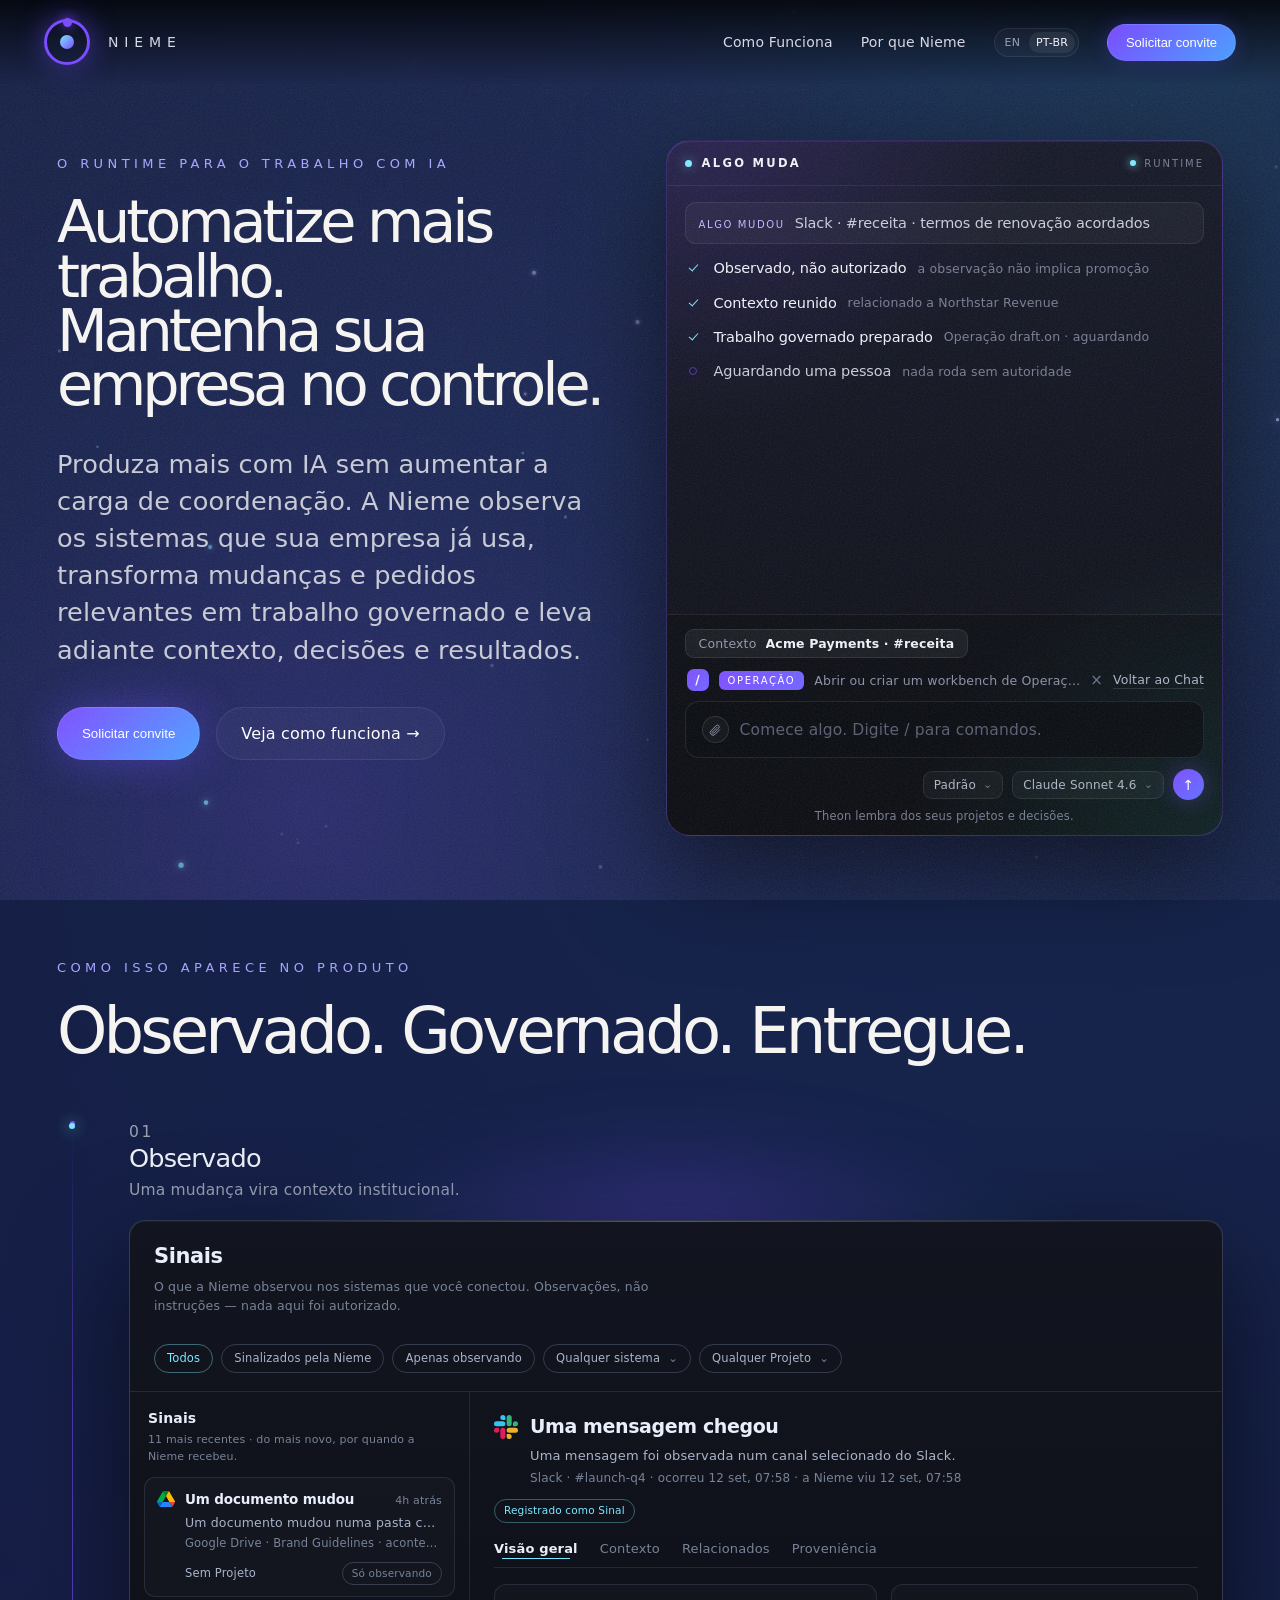
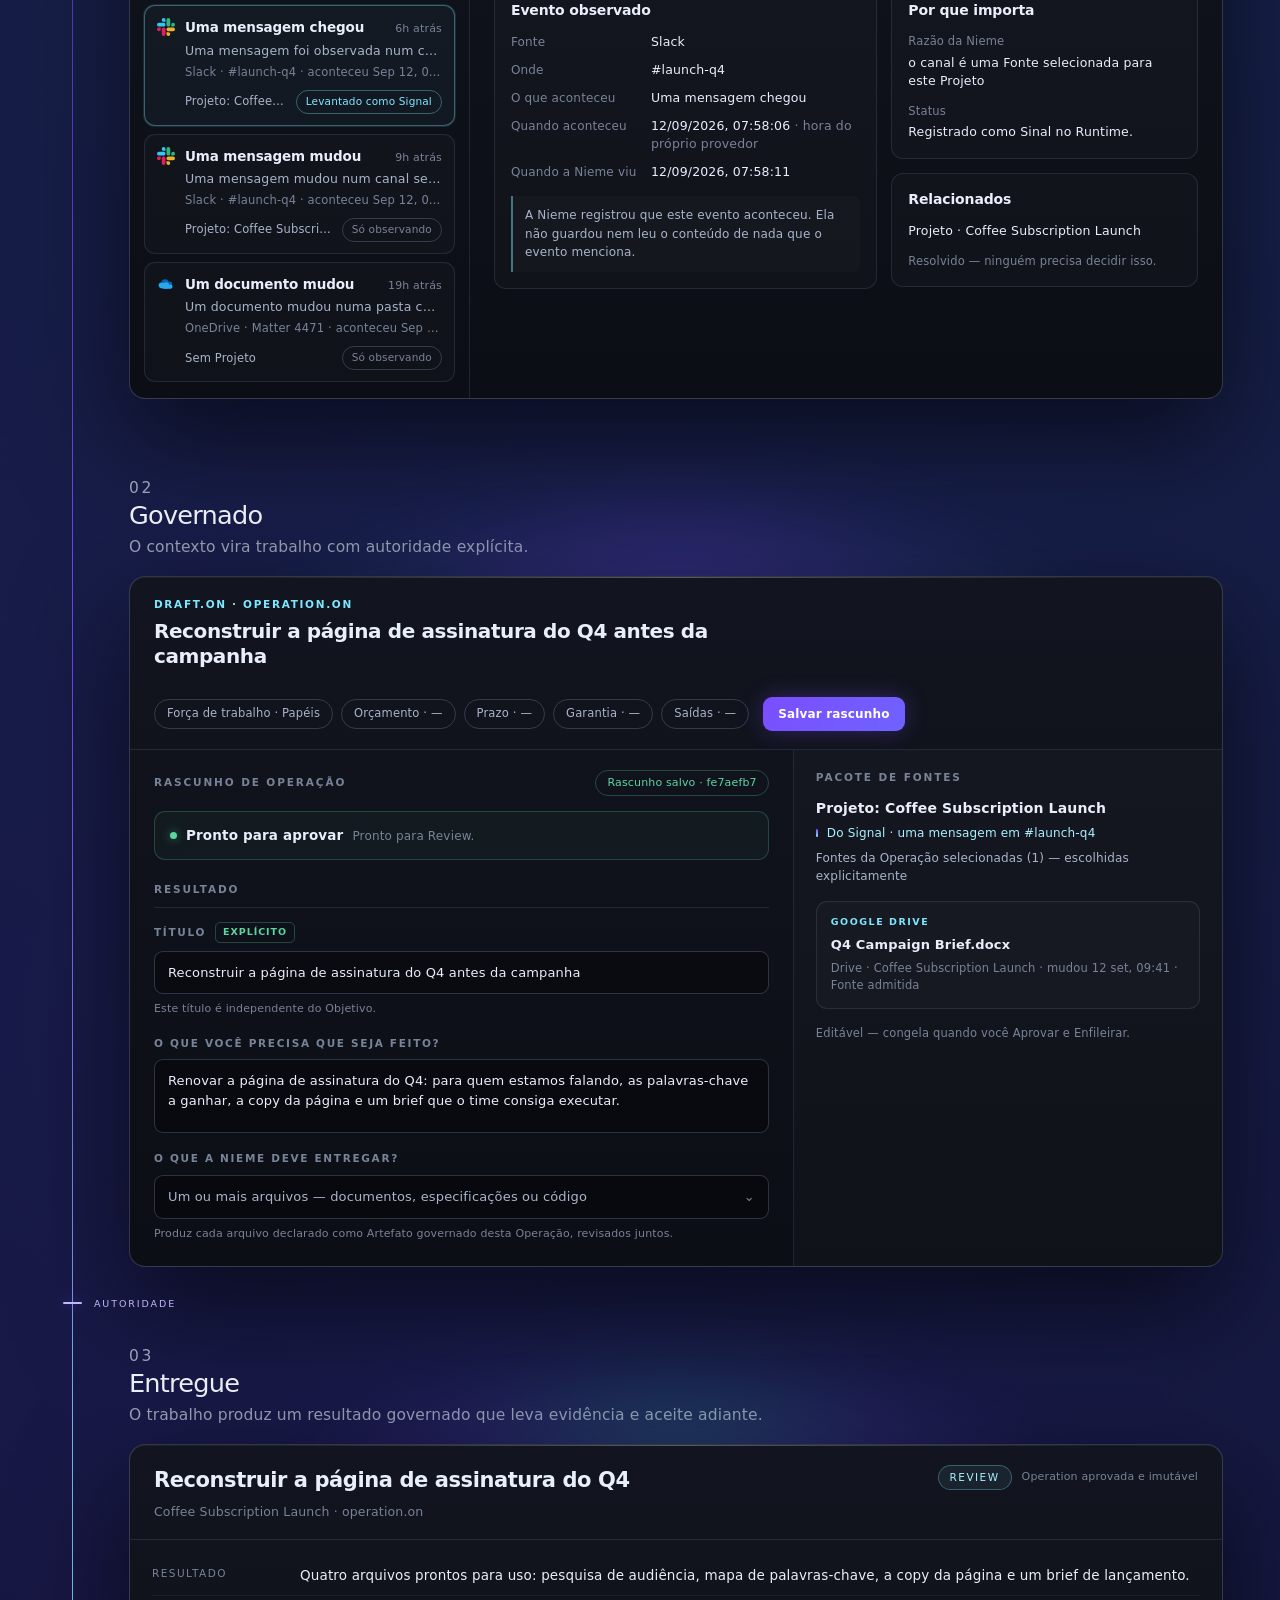
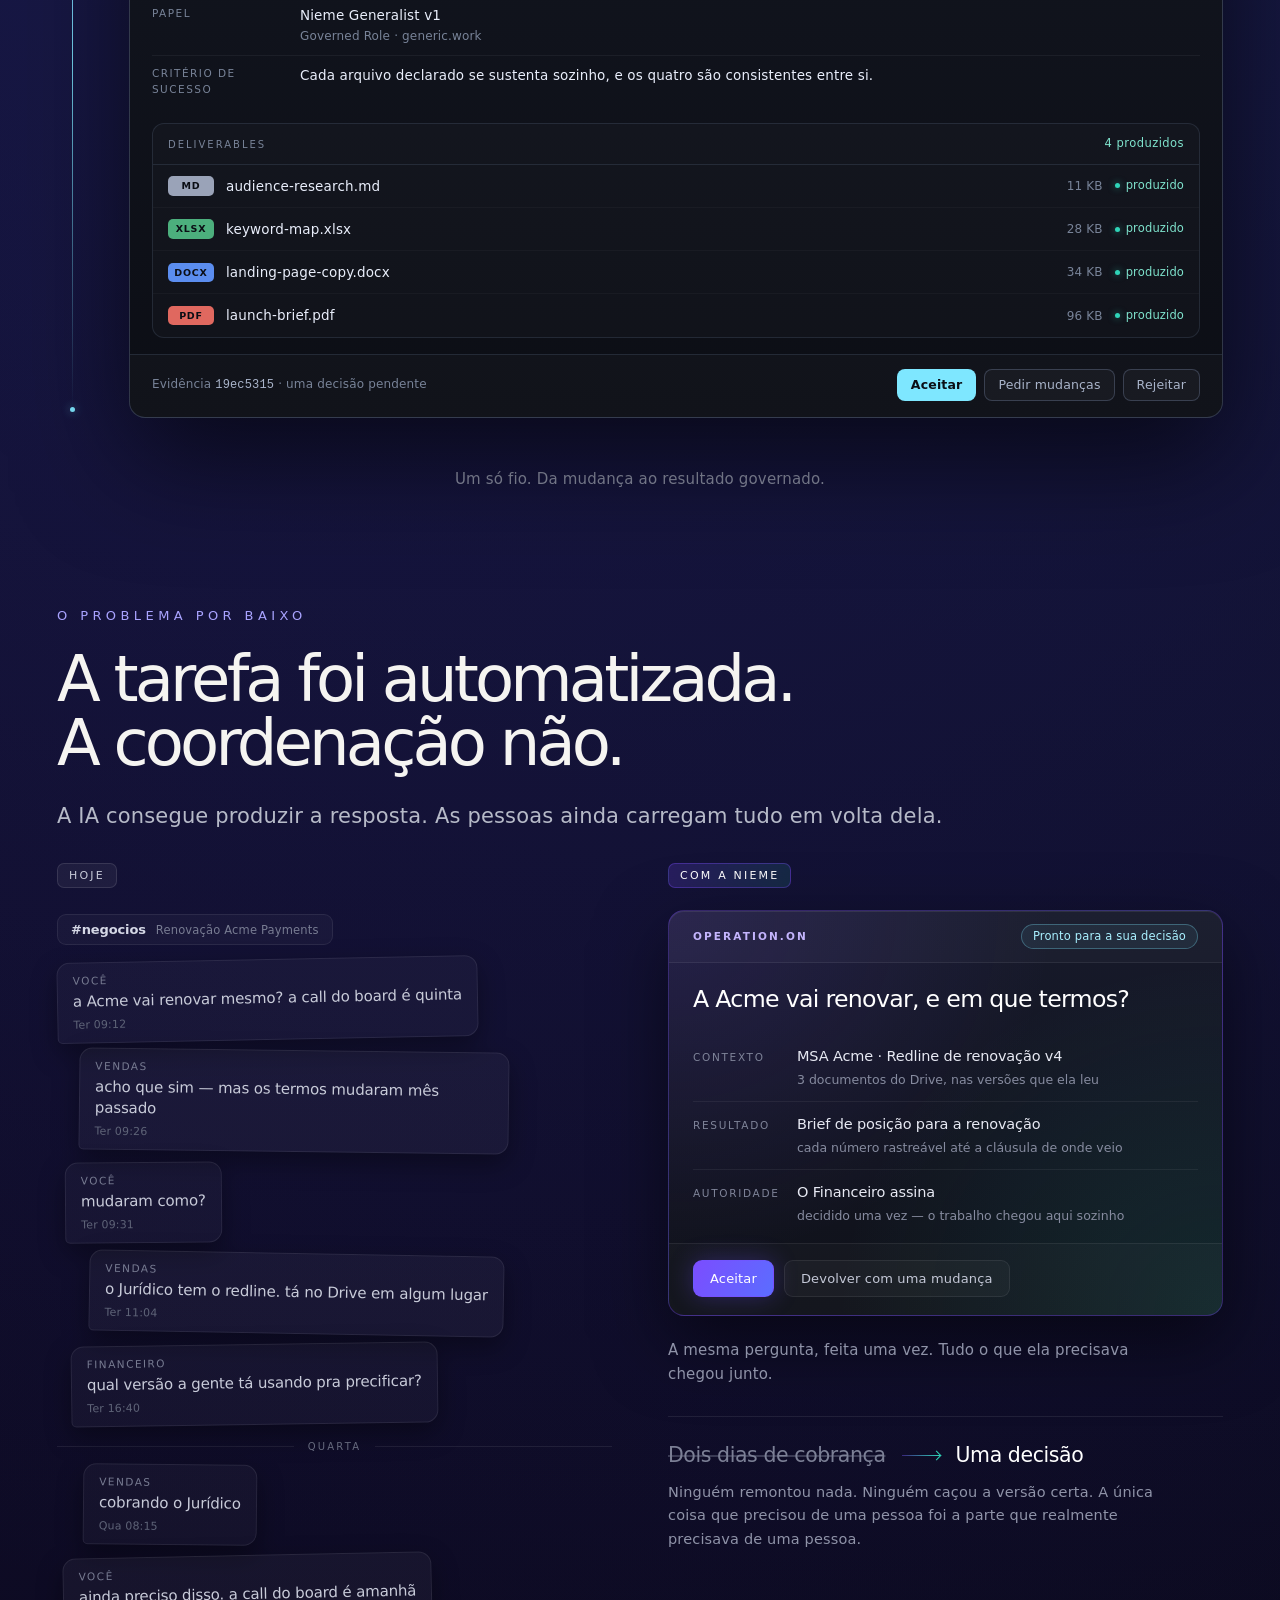
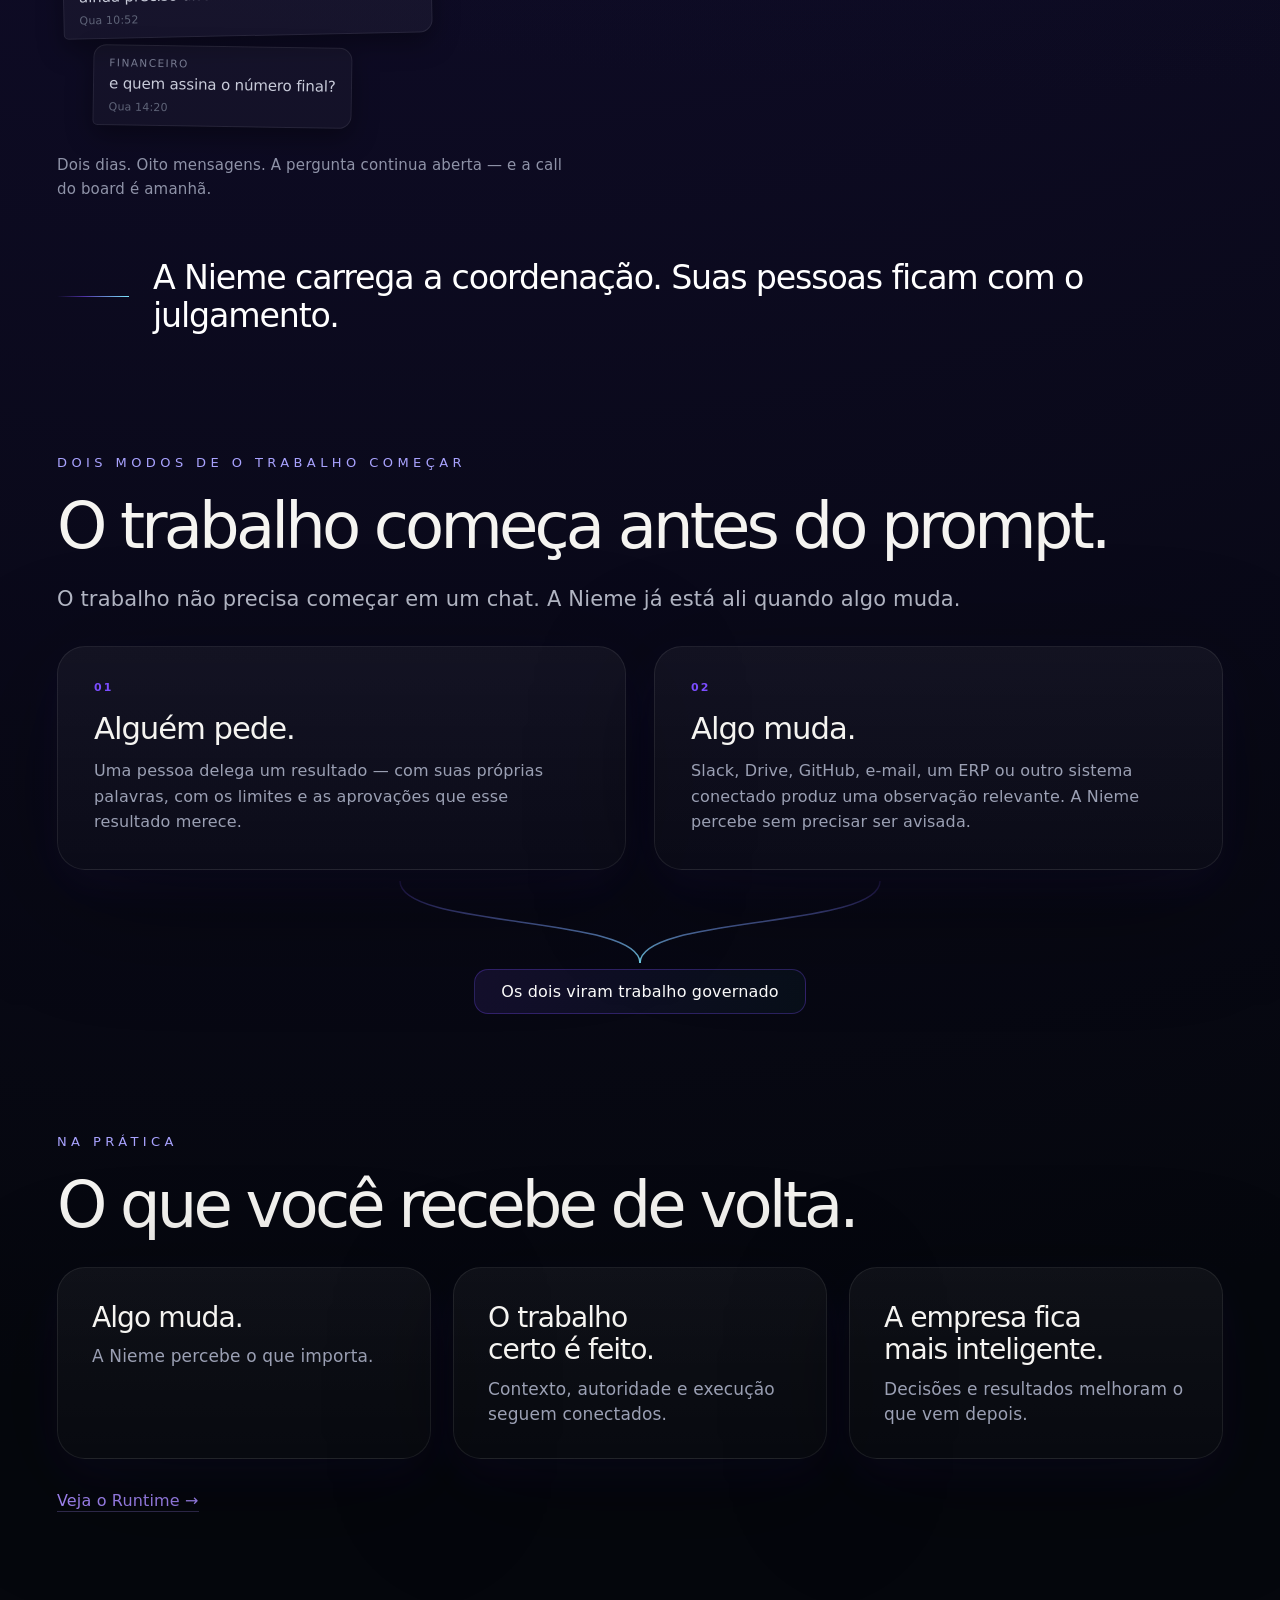
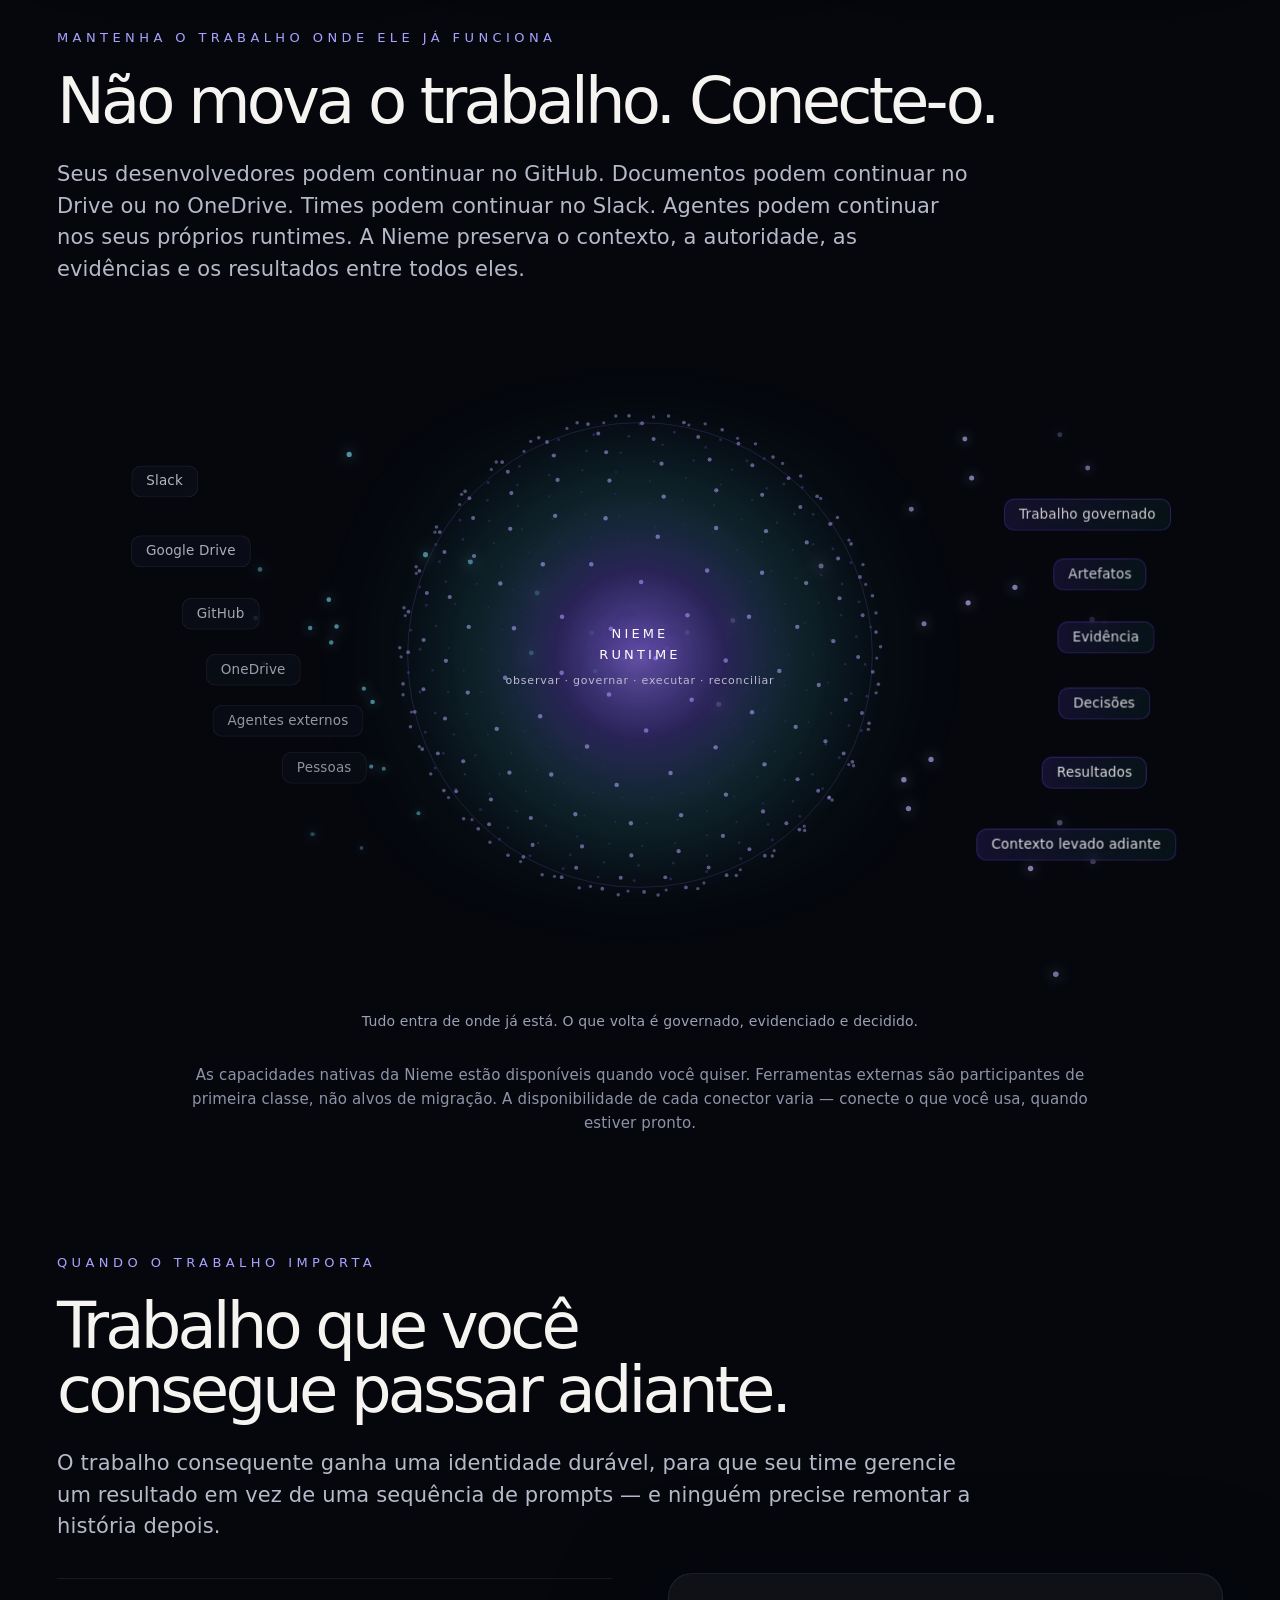
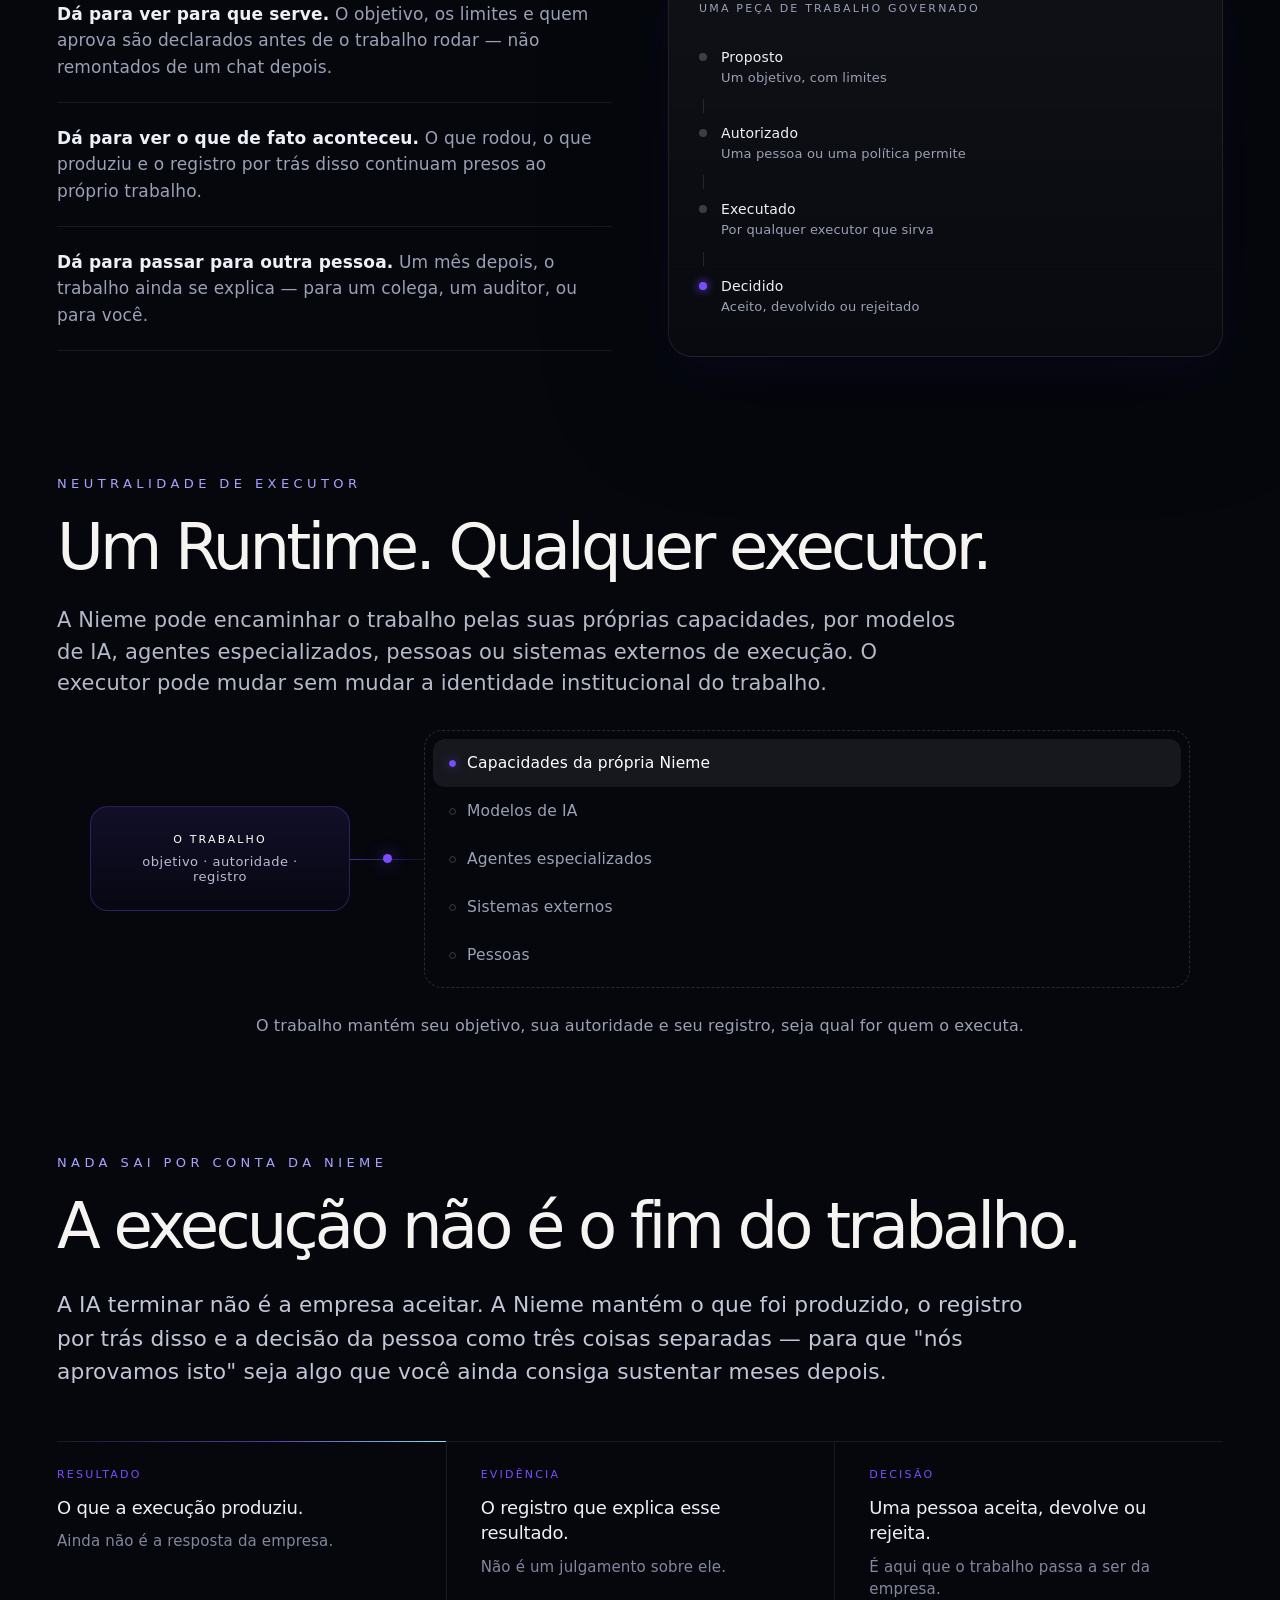
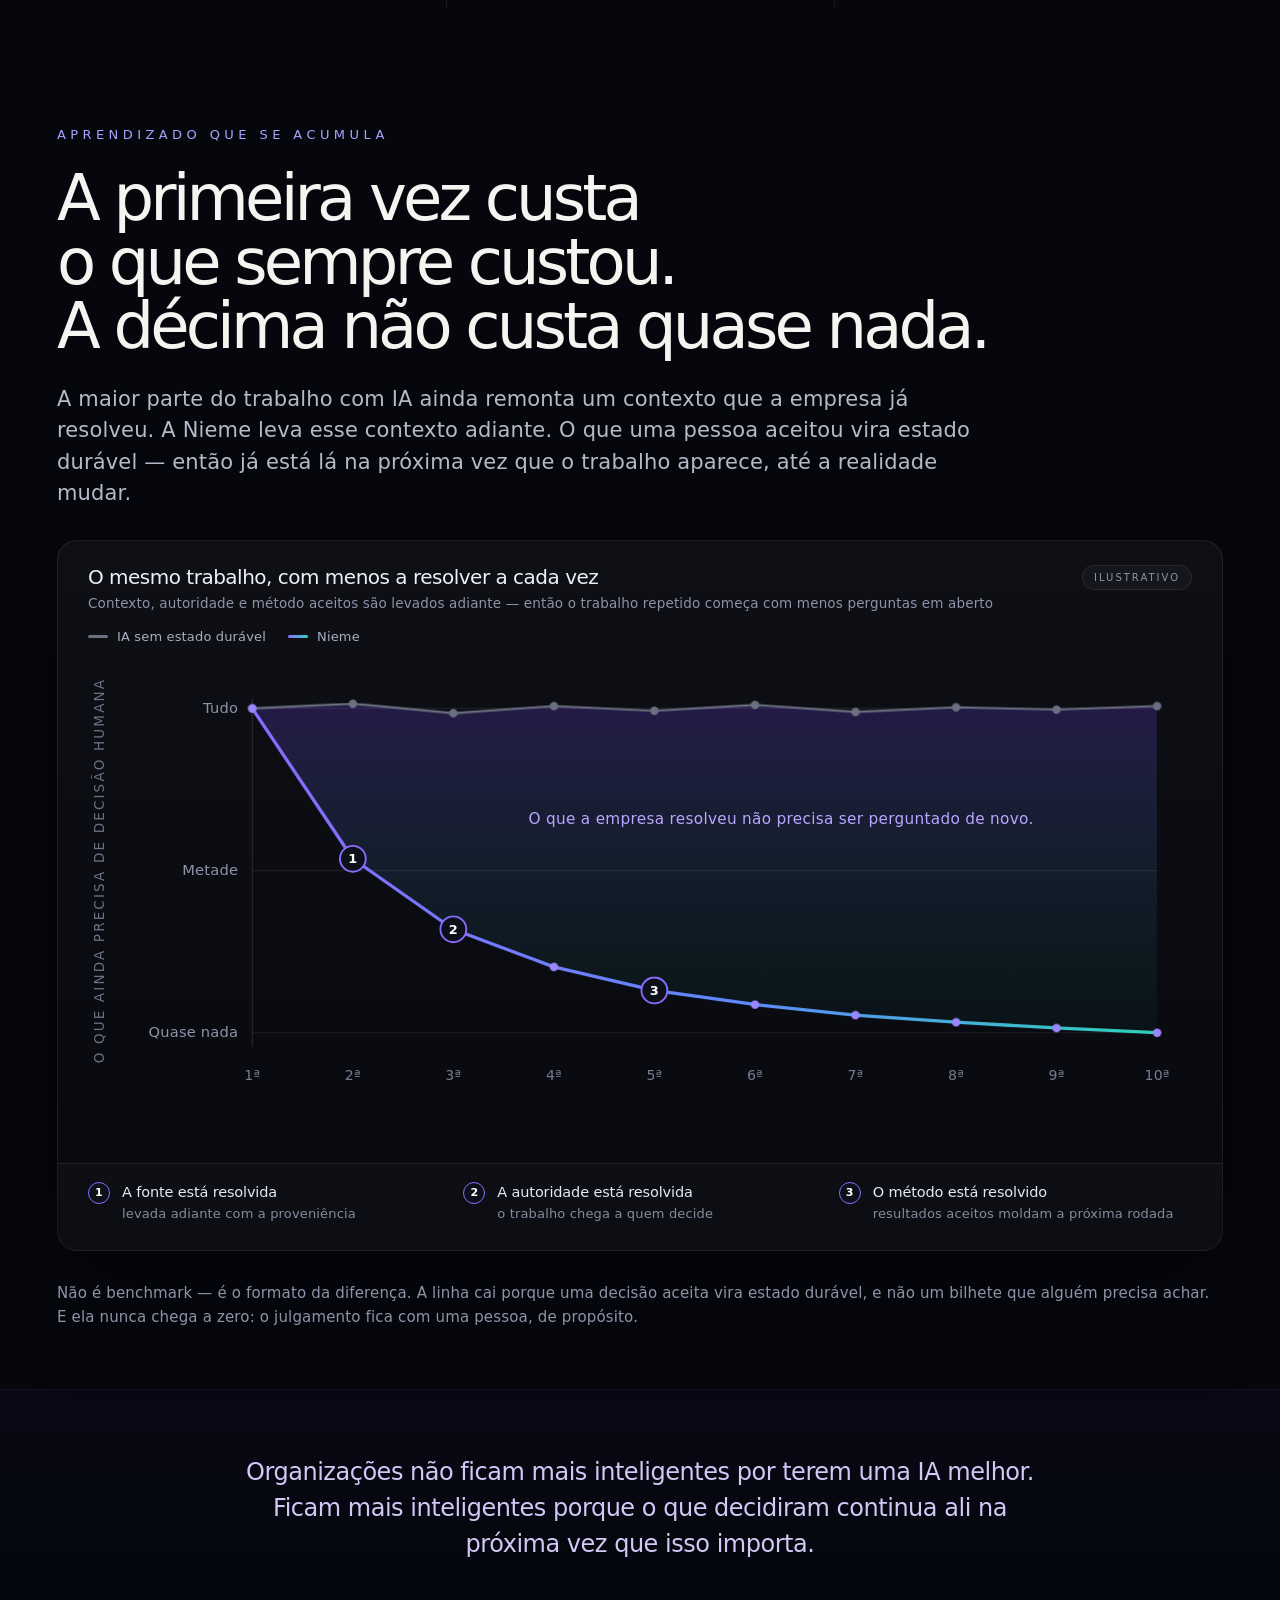
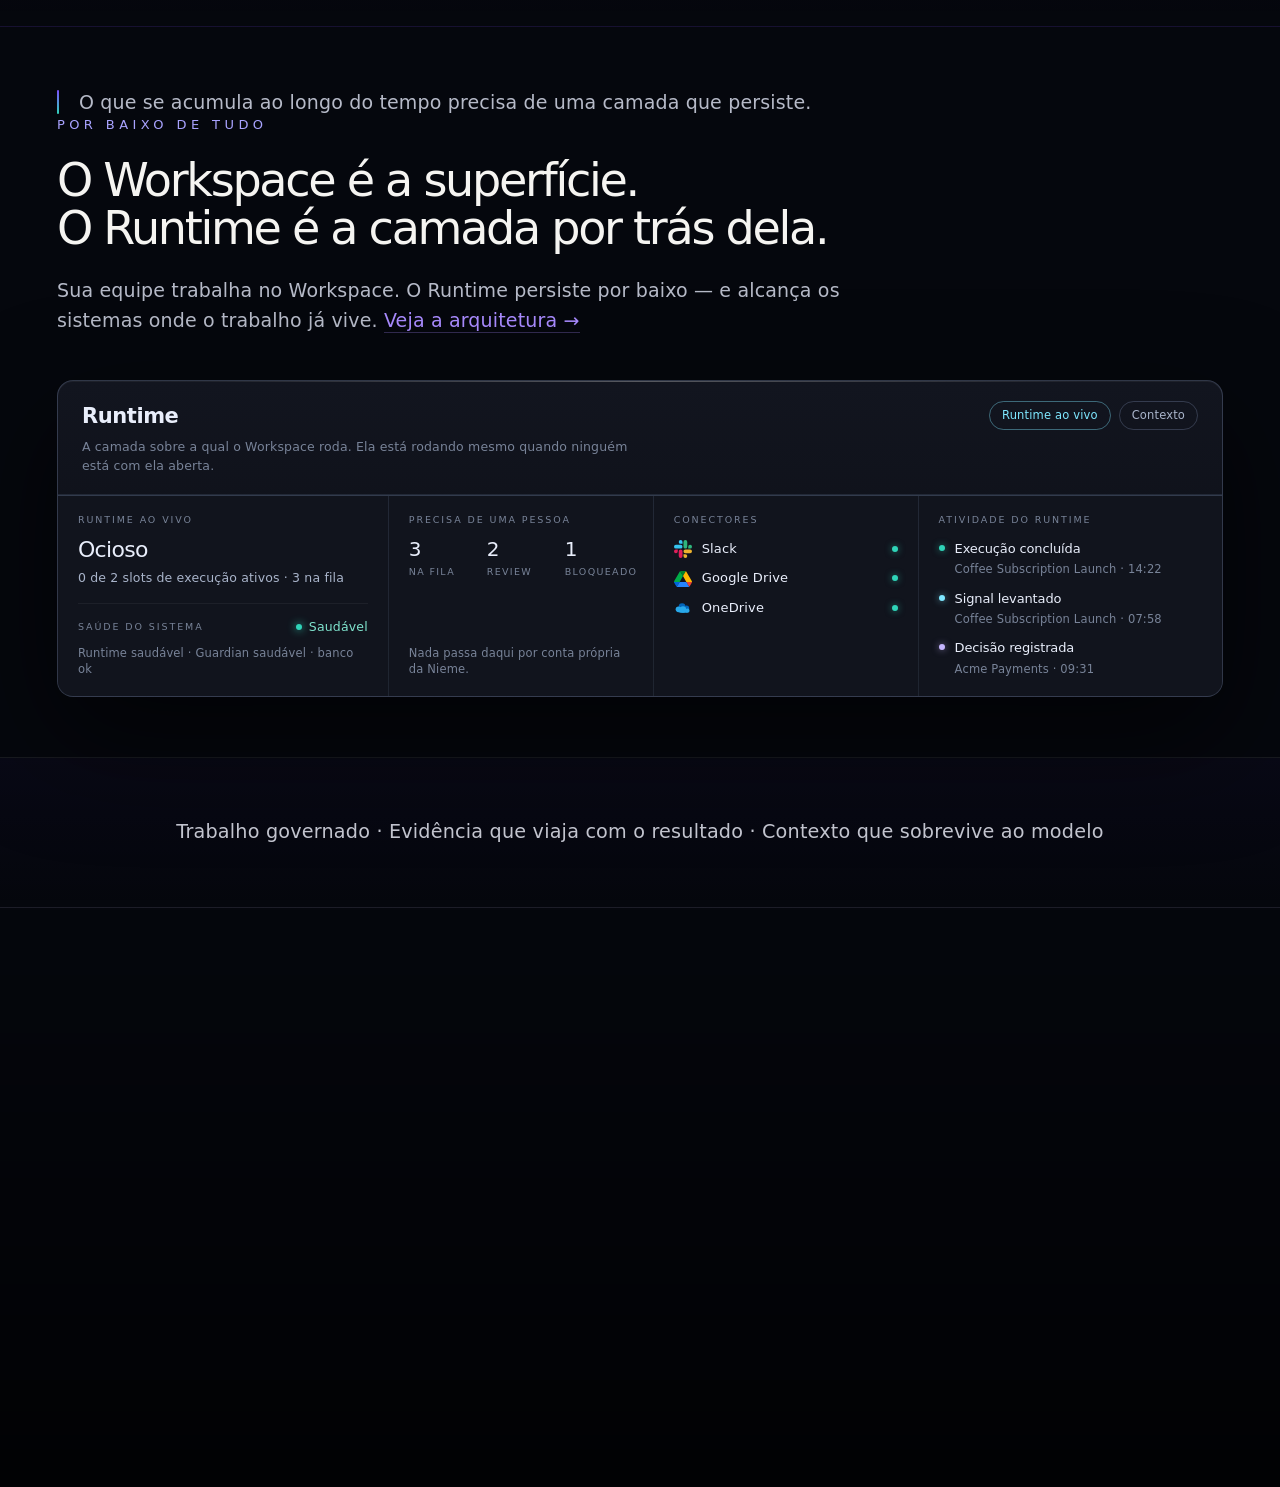
==== pt-br/index.html @ e2d72def "WEBSITE-DELIVERED-PROOF-001 — the three proof frames become one story 01, 02 and 03 were three diffe" ====
<!doctype html>
<html lang="pt-BR">
<head>
  <meta charset="utf-8" />
  <meta name="viewport" content="width=device-width, initial-scale=1" />
  <title>Nieme | O Runtime para o Trabalho com IA</title>
  <meta name="description" content="A Nieme é o runtime para o trabalho com IA. Ela observa os sistemas que sua empresa já usa, transforma mudanças e pedidos relevantes em trabalho governado e leva adiante evidências, decisões e resultados entre pessoas, modelos e agentes." />
  <meta property="og:title" content="Nieme | O Runtime para o Trabalho com IA" />
  <meta property="og:description" content="A Nieme observa os sistemas que sua empresa já usa, transforma mudanças e pedidos relevantes em trabalho governado e leva adiante evidências, decisões e resultados — entre pessoas, modelos e agentes." />
  <meta property="og:type" content="website" />
  <meta property="og:url" content="https://nieme.ai/pt-br" />
  <meta property="og:site_name" content="Nieme" />
  <meta name="twitter:card" content="summary_large_image" />
  <meta name="twitter:title" content="Nieme | O Runtime para o Trabalho com IA" />
  <meta name="twitter:description" content="Automatize mais trabalho. Mantenha sua empresa no controle. Trabalho com IA governado nos sistemas que você já usa." />
  <link rel="canonical" href="https://nieme.ai/pt-br" />
  <link rel="alternate" hreflang="en" href="https://nieme.ai" />
  <link rel="alternate" hreflang="pt-BR" href="https://nieme.ai/pt-br" />
  <link rel="alternate" hreflang="x-default" href="https://nieme.ai" />
  <link rel="icon" href="/favicon.svg" type="image/svg+xml" />
  <script type="application/ld+json">
  {
    "@context": "https://schema.org",
    "@type": "Organization",
    "name": "Nieme",
    "url": "https://nieme.ai",
    "description": "A Nieme é o runtime para o trabalho com IA. Ela observa os sistemas que a empresa já usa, transforma mudanças e pedidos relevantes em trabalho governado e leva adiante evidências, decisões e resultados entre pessoas, modelos e agentes."
  }
  </script>
  <script type="application/ld+json">
  {
    "@context": "https://schema.org",
    "@type": "WebSite",
    "name": "Nieme",
    "url": "https://nieme.ai"
  }
  </script>
  <link rel="stylesheet" href="/styles.css" />
</head>
<body>
  <canvas class="pulse" data-pulse aria-hidden="true"></canvas>
  <div class="grain"></div>
  <header class="nav">
    <a class="brand" href="/pt-br">
      <span class="glyph"><i></i><b></b></span>
      <span>NIEME</span>
    </a>
    <button class="nav-toggle" type="button" aria-label="Menu" aria-expanded="false" aria-controls="site-nav">
      <span></span><span></span><span></span>
    </button>
    <nav id="site-nav">
      <a href="/pt-br/how-it-works">Como Funciona</a>
      <a href="/pt-br/why-nieme">Por que Nieme</a>
      <div class="locale-switcher" role="group" aria-label="Idioma">
        <a href="/" lang="en" hreflang="en">EN</a>
        <a href="/pt-br" lang="pt-BR" hreflang="pt-BR" class="locale-active" aria-current="page">PT-BR</a>
      </div>
      <button class="button primary" type="button" data-invite-trigger>Solicitar convite</button>
    </nav>
  </header>

  <main>

    <!-- HERO — outcome headline + the Runtime moving work forward (bespoke motion) -->
    <section class="hero hero--loop">
      <div class="hero-text-col">
        <div class="kicker">O RUNTIME PARA O TRABALHO COM IA</div>
        <h1>Automatize mais trabalho.<br>Mantenha sua empresa no controle.</h1>
        <p class="lede">Produza mais com IA sem aumentar a carga de coordenação. A Nieme observa os sistemas que sua empresa já usa, transforma mudanças e pedidos relevantes em trabalho governado e leva adiante contexto, decisões e resultados.</p>
        <div class="actions">
          <button class="button primary" type="button" data-invite-trigger>Solicitar convite</button>
          <a class="button ghost" href="/pt-br/how-it-works">Veja como funciona →</a>
        </div>
      </div>
      <div class="hero-loop-col">
        <div class="rtc is-empty" data-scene="0">

          <div class="rtc-top">
            <span class="rtc-mode"><span class="hero-mode-dot" aria-hidden="true"></span><span class="hero-composer-mode"></span></span>
            <span class="rtc-live"><span class="stg-live" aria-hidden="true"></span>RUNTIME</span>
          </div>

          <div class="rtc-stage" aria-hidden="true">
            <div class="stg-entry"><span class="stg-entry-kind"></span><span class="stg-entry-text"></span></div>
            <div class="stg-rows">
            <div class="stg-row"><span class="stg-mark" aria-hidden="true"></span><span class="stg-label"></span><span class="stg-meta"></span></div>
            <div class="stg-row"><span class="stg-mark" aria-hidden="true"></span><span class="stg-label"></span><span class="stg-meta"></span></div>
            <div class="stg-row"><span class="stg-mark" aria-hidden="true"></span><span class="stg-label"></span><span class="stg-meta"></span></div>
            <div class="stg-row"><span class="stg-mark" aria-hidden="true"></span><span class="stg-label"></span><span class="stg-meta"></span></div>
            </div>
            <div class="thc-artifact">
              <div class="thc-artifact-top">
                <span class="thc-artifact-icon" aria-hidden="true"></span>
                <span class="thc-artifact-name"></span>
                <span class="thc-artifact-meta"></span>
              </div>
              <div class="thc-artifact-preview"></div>
            </div>
          </div>

          <div class="thc-shell">
            <div class="thc-context">
              <span class="thc-context-key">Contexto</span>
              <span class="thc-context-val"></span>
            </div>
            <div class="thc-cmd" aria-hidden="true"><span class="thc-cmd-key">/</span><span>Digite / para escolher um comando</span></div>
            <div class="thc-opmode" aria-hidden="true">
              <span class="thc-cmd-key">/</span>
              <span class="thc-opmode-badge">OPERAÇÃO</span>
              <span class="thc-opmode-desc">Abrir ou criar um workbench de Operação draft.on</span>
              <span class="thc-opmode-close" aria-hidden="true">×</span>
              <span class="thc-opmode-back">Voltar ao Chat</span>
            </div>
            <div class="composer-draft-unfold" aria-hidden="true">
              <div class="cdu-head">
                <div>
                  <div class="cdu-kicker">/operation · draft.on</div>
                  <div class="cdu-title">Atualizar a previsão de receita do T3 e preparar o brief da liderança</div>
                  <div class="cdu-status">Rascunho do workbench de Operação. Nenhum objeto governado foi criado.</div>
                </div>
                <span class="cdu-close">Fechar</span>
              </div>
              <div class="cdu-body">
                <div class="cdu-cell wide"><div class="cdu-label">Objetivo</div><div class="cdu-value">Refazer a previsão do T3 sobre os termos de renovação aprovados e produzir um brief da liderança que os cite.</div></div>
                <div class="cdu-cell"><div class="cdu-label">Sinal de origem</div><div class="cdu-value">Slack · #receita · termos de renovação acordados</div></div>
                <div class="cdu-cell"><div class="cdu-label">Projeto</div><div class="cdu-value">Northstar Revenue</div></div>
                <div class="cdu-cell"><div class="cdu-label">Saídas</div><div class="cdu-value">Previsão de receita do T3 (planilha)<br>Brief da liderança (documento)</div></div>
                <div class="cdu-cell"><div class="cdu-label">Requisitos ausentes</div><div class="cdu-value">Nenhum listado.</div></div>
              </div>
              <div class="cdu-actions">
                <span class="cdu-action">Refinar no Composer</span>
                <span class="cdu-action">Abrir workbench completo</span>
              </div>
            </div>
            <div class="thc-field">
              <span class="thc-attach" aria-hidden="true"><svg viewBox="0 0 24 24" fill="none" stroke="currentColor" stroke-width="1.7" stroke-linecap="round" stroke-linejoin="round"><path d="M20 11.5l-8.2 8.2a4.6 4.6 0 0 1-6.5-6.5l8.7-8.7a3 3 0 0 1 4.3 4.3l-8.7 8.7a1.5 1.5 0 0 1-2.1-2.1l7.9-7.9"/></svg></span>
              <span class="thc-text" aria-live="off"></span><span class="composer-cursor" aria-hidden="true"></span>
              <span class="thc-placeholder">Comece algo. Digite / para comandos.</span>
            </div>
            <div class="thc-controls" aria-hidden="true">
              <span class="thc-select">Padrão</span>
              <span class="thc-select">Claude Sonnet 4.6</span>
              <span class="thc-send">↑</span>
            </div>
            <div class="thc-foot" aria-hidden="true">Theon lembra dos seus projetos e decisões.</div>
          </div>

        </div>
      </div>
    </section>

    <!--
      ================= PRODUCT PROOF — NATIVE COMPONENTS =================
      These three states are NOT screenshots. They are marketing components
      rendered in HTML with the product's own design tokens, vocabulary and
      layout, authored at the size the page shows them.

      Why: a PNG of an application squeezed into a column is always soft and
      always cropped, and cropping from a working install drags real customer
      names and unrelated content onto a marketing page. Rendering natively is
      sharp at any width, reflows on mobile, needs no sanitizing, and — the
      part that mattered most — needs no pixel-patching, so nothing on this
      page misrepresents what the product says.

      Product tokens used: text #e9eefb · soft #a9b4ca · muted #788398 ·
      surface #11141d · surface-raised #1b2130 · border rgba(132,153,190,.13)

      ONE synthetic story across all three. Never a real customer.
        Company : Acme Payments        Project : Northstar Revenue
        01 a Drive document change, Raised as a Signal, related to the Project
        02 that context proposed as governed work, awaiting approval
        03 the Artifact it produced, with the rating and note a person left

      The content mirrors work that was really produced and really rated in a
      Runtime — the XLSX, its five stars and its review note are transcribed
      from an actual Artifact, not invented.

      If the product's UI changes, these components must be updated to match.
      They are derived from it and must never drift ahead of it.
      =====================================================================
    -->
    <section class="proof">
      <div class="section-title">
        <div class="eyebrow">COMO ISSO APARECE NO PRODUTO</div>
        <h2>Observado. Governado. Entregue.</h2>
      </div>

      <div class="pf">
        <div class="pf-trace" aria-hidden="true">
          <span class="pf-trace-line"></span><span class="pf-end pf-end--a"></span><span class="pf-end pf-end--b"></span>
          <span class="pf-pulse"></span>
        </div>

        <figure class="pf-frame pf-frame--a">
          <figcaption class="pf-cap"><span class="pf-n">01</span><b>Observado</b><span>Uma mudança vira contexto institucional.</span></figcaption>
          <div class="pf-shot">
      <!-- Real marks for the systems Nieme observed. Third-party brand logos,
           shown only to identify the connected system each Signal came from. -->
      <svg class="brand-sprite" aria-hidden="true" focusable="false"><defs>
        <symbol id="i-slack" viewBox="0 0 122.8 122.8">
          <path fill="#E01E5A" d="M25.8 77.6a12.9 12.9 0 1 1-12.9-12.9h12.9v12.9zm6.5 0a12.9 12.9 0 0 1 25.8 0v32.3a12.9 12.9 0 0 1-25.8 0V77.6z"/>
          <path fill="#36C5F0" d="M45.2 25.8a12.9 12.9 0 1 1 12.9-12.9v12.9H45.2zm0 6.5a12.9 12.9 0 0 1 0 25.8H12.9a12.9 12.9 0 0 1 0-25.8h32.3z"/>
          <path fill="#2EB67D" d="M97 45.2a12.9 12.9 0 1 1 12.9 12.9H97V45.2zm-6.5 0a12.9 12.9 0 0 1-25.8 0V12.9a12.9 12.9 0 0 1 25.8 0v32.3z"/>
          <path fill="#ECB22E" d="M77.6 97a12.9 12.9 0 1 1-12.9 12.9V97h12.9zm0-6.5a12.9 12.9 0 0 1 0-25.8h32.3a12.9 12.9 0 0 1 0 25.8H77.6z"/>
        </symbol>
        <symbol id="i-drive" viewBox="0 0 87.3 78">
          <path fill="#0066DA" d="m6.6 66.85 3.85 6.65c.8 1.4 1.95 2.5 3.3 3.3l13.75-23.8H0c0 1.55.4 3.1 1.2 4.5z"/>
          <path fill="#00AC47" d="M43.65 25 29.9 1.2c-1.35.8-2.5 1.9-3.3 3.3l-25.4 44A9.06 9.06 0 0 0 0 53h27.5z"/>
          <path fill="#EA4335" d="M73.55 76.8c1.35-.8 2.5-1.9 3.3-3.3l1.6-2.75L86.1 57.4c.8-1.4 1.2-2.95 1.2-4.5H59.79l5.85 11.5z"/>
          <path fill="#00832D" d="M43.65 25 57.4 1.2C56.05.4 54.5 0 52.9 0H34.4c-1.6 0-3.15.45-4.5 1.2z"/>
          <path fill="#2684FC" d="M59.8 53H27.5L13.75 76.8c1.35.8 2.9 1.2 4.5 1.2h50.8c1.6 0 3.15-.45 4.5-1.2z"/>
          <path fill="#FFBA00" d="M73.4 26.5 60.7 4.5c-.8-1.4-1.95-2.5-3.3-3.3L43.65 25l16.15 28h27.45c0-1.55-.4-3.1-1.2-4.5z"/>
        </symbol>
        <symbol id="i-onedrive" viewBox="0 0 48 32">
          <g fill="#0364B8"><circle cx="21.5" cy="12.5" r="9"/><circle cx="33" cy="17" r="7.5"/></g>
          <g fill="#28A8EA">
            <circle cx="12" cy="19.5" r="7.5"/><circle cx="24" cy="20" r="8.5"/>
            <rect x="12" y="19.5" width="26" height="9" rx="4.5"/><circle cx="36" cy="23" r="5.5"/>
          </g>
        </symbol>
      </defs></svg>
          <div class="uiw ui-signals">
            <div class="uiw-head">
              <div>
                <div class="uiw-title">Sinais</div>
                <p class="uiw-sub">O que a Nieme observou nos sistemas que você conectou. Observações, não instruções — nada aqui foi autorizado.</p>
              </div>
              <div class="uiw-filters" aria-hidden="true">
                <span class="uiw-chip is-on">Todos</span><span class="uiw-chip">Sinalizados pela Nieme</span>
                <span class="uiw-chip">Apenas observando</span><span class="uiw-chip uiw-chip--sel">Qualquer sistema</span>
                <span class="uiw-chip uiw-chip--sel">Qualquer Projeto</span>
              </div>
            </div>
            <div class="ui-signals-body">
              <div class="sg-list">
                <div class="sg-list-head">Sinais<span>11 mais recentes · do mais novo, por quando a Nieme recebeu.</span></div>
            <div class="sg-row">
              <svg class="sg-ico" aria-hidden="true" focusable="false"><use href="#i-drive"/></svg>
              <div class="sg-body">
                <div class="sg-top"><span class="sg-title">Um documento mudou</span><span class="sg-age">4h atr&aacute;s</span></div>
                <p class="sg-desc">Um documento mudou numa pasta conectada do Drive.</p>
                <p class="sg-meta">Google Drive &middot; Brand Guidelines &middot; aconteceu Sep 12, 09:41</p>
                <div class="sg-foot"><span class="sg-proj">Sem Projeto</span><span class="sg-state">S&oacute; observando</span></div>
              </div>
            </div>
            <div class="sg-row is-sel">
              <svg class="sg-ico" aria-hidden="true" focusable="false"><use href="#i-slack"/></svg>
              <div class="sg-body">
                <div class="sg-top"><span class="sg-title">Uma mensagem chegou</span><span class="sg-age">6h atr&aacute;s</span></div>
                <p class="sg-desc">Uma mensagem foi observada num canal selecionado do Slack.</p>
                <p class="sg-meta">Slack &middot; #launch-q4 &middot; aconteceu Sep 12, 07:58</p>
                <div class="sg-foot"><span class="sg-proj">Projeto: Coffee Subscription Launch</span><span class="sg-state is-raised">Levantado como Signal</span></div>
              </div>
            </div>
            <div class="sg-row">
              <svg class="sg-ico" aria-hidden="true" focusable="false"><use href="#i-slack"/></svg>
              <div class="sg-body">
                <div class="sg-top"><span class="sg-title">Uma mensagem mudou</span><span class="sg-age">9h atr&aacute;s</span></div>
                <p class="sg-desc">Uma mensagem mudou num canal selecionado do Slack.</p>
                <p class="sg-meta">Slack &middot; #launch-q4 &middot; aconteceu Sep 12, 05:12</p>
                <div class="sg-foot"><span class="sg-proj">Projeto: Coffee Subscription Launch</span><span class="sg-state">S&oacute; observando</span></div>
              </div>
            </div>
            <div class="sg-row">
              <svg class="sg-ico" aria-hidden="true" focusable="false"><use href="#i-onedrive"/></svg>
              <div class="sg-body">
                <div class="sg-top"><span class="sg-title">Um documento mudou</span><span class="sg-age">19h atr&aacute;s</span></div>
                <p class="sg-desc">Um documento mudou numa pasta com escopo no OneDrive.</p>
                <p class="sg-meta">OneDrive &middot; Matter 4471 &middot; aconteceu Sep 12, 04:41</p>
                <div class="sg-foot"><span class="sg-proj">Sem Projeto</span><span class="sg-state">S&oacute; observando</span></div>
              </div>
            </div>
              </div>
              <div class="sg-detail">
                <div class="sg-dhead">
                  <svg class="sg-ico" aria-hidden="true" focusable="false"><use href="#i-slack"/></svg>
                  <div>
                    <h4>Uma mensagem chegou</h4>
                    <p class="sg-dsub">Uma mensagem foi observada num canal selecionado do Slack.</p>
                    <p class="sg-dmeta">Slack · #launch-q4 · ocorreu 12 set, 07:58 · a Nieme viu 12 set, 07:58</p>
                  </div>
                </div>
                <span class="sg-state is-raised sg-dstate">Registrado como Sinal</span>
                <div class="sg-tabs" aria-hidden="true"><span class="is-on">Visão geral</span><span>Contexto</span><span>Relacionados</span><span>Proveniência</span></div>
                <div class="sg-cards">
                  <div class="sg-card">
                    <h5>Evento observado</h5>
                    <dl class="sg-kvs"><div class="sg-kv"><dt>Fonte</dt><dd>Slack</dd></div><div class="sg-kv"><dt>Onde</dt><dd>#launch-q4</dd></div><div class="sg-kv"><dt>O que aconteceu</dt><dd>Uma mensagem chegou</dd></div><div class="sg-kv"><dt>Quando aconteceu</dt><dd>12/09/2026, 07:58:06 <em>· hora do próprio provedor</em></dd></div><div class="sg-kv"><dt>Quando a Nieme viu</dt><dd>12/09/2026, 07:58:11</dd></div></dl>
                    <p class="sg-note">A Nieme registrou que este evento aconteceu. Ela não guardou nem leu o conteúdo de nada que o evento menciona.</p>
                  </div>
                  <div class="sg-side">
                    <div class="sg-card">
                      <h5>Por que importa</h5>
                      <p class="sg-lbl">Razão da Nieme</p><p class="sg-val">o canal é uma Fonte selecionada para este Projeto</p>
                      <p class="sg-lbl">Status</p><p class="sg-val">Registrado como Sinal no Runtime.</p>
                    </div>
                    <div class="sg-card">
                      <h5>Relacionados</h5>
                      <p class="sg-val">Projeto · Coffee Subscription Launch</p><p class="sg-lbl">Resolvido — ninguém precisa decidir isso.</p>
                    </div>
                  </div>
                </div>
              </div>
            </div>
          </div>
          </div>
        </figure>

        <figure class="pf-frame pf-frame--b">
          <figcaption class="pf-cap"><span class="pf-n">02</span><b>Governado</b><span>O contexto vira trabalho com autoridade explícita.</span></figcaption>
          <div class="pf-shot">
          <div class="uiw ui-draft">
            <div class="uiw-head ui-draft-head">
              <div>
                <div class="dr-kicker">DRAFT.ON · OPERATION.ON</div>
                <div class="uiw-title dr-title">Reconstruir a página de assinatura do Q4 antes da campanha</div>
              </div>
              <div class="dr-bar">
                <div class="uiw-filters"><span class="uiw-chip">Força de trabalho · Papéis</span><span class="uiw-chip">Orçamento · —</span><span class="uiw-chip">Prazo · —</span><span class="uiw-chip">Garantia · —</span><span class="uiw-chip">Saídas · —</span></div>
                <span class="dr-save">Salvar rascunho</span>
              </div>
            </div>
            <div class="ui-draft-body">
              <div class="dr-card">
                <div class="dr-card-top"><span class="dr-eyebrow">RASCUNHO DE OPERAÇÃO</span><span class="dr-saved">Rascunho salvo · fe7aefb7</span></div>
                <div class="dr-ready"><span class="dr-dot" aria-hidden="true"></span><b>Pronto para aprovar</b><span>Pronto para Review.</span></div>
                <div class="dr-sec">RESULTADO</div>
                <div class="dr-field">
                  <label>TÍTULO <span class="dr-explicit">EXPLÍCITO</span></label>
                  <div class="dr-input">Reconstruir a página de assinatura do Q4 antes da campanha</div>
                  <p class="dr-hint">Este título é independente do Objetivo.</p>
                </div>
                <div class="dr-field">
                  <label>O QUE VOCÊ PRECISA QUE SEJA FEITO?</label>
                  <div class="dr-area">Renovar a página de assinatura do Q4: para quem estamos falando, as palavras-chave a ganhar, a copy da página e um brief que o time consiga executar.</div>
                </div>
                <div class="dr-field">
                  <label>O QUE A NIEME DEVE ENTREGAR?</label>
                  <div class="dr-input dr-input--select">Um ou mais arquivos — documentos, especificações ou código</div>
                  <p class="dr-hint">Produz cada arquivo declarado como Artefato governado desta Operação, revisados juntos.</p>
                </div>
              </div>
              <div class="dr-side">
                <div class="dr-eyebrow">PACOTE DE FONTES</div>
                <p class="dr-proj">Projeto: Coffee Subscription Launch</p>
                <p class="dr-from">Do Signal &middot; uma mensagem em #launch-q4</p>
                <p class="dr-selected">Fontes da Operação selecionadas (1) — escolhidas explicitamente</p>
                <div class="dr-src">
                  <div class="dr-src-kind">GOOGLE DRIVE</div>
                  <div class="dr-src-name">Q4 Campaign Brief.docx</div>
                  <p class="dr-src-meta">Drive · Coffee Subscription Launch · mudou 12 set, 09:41 · Fonte admitida</p>
                </div>
                <p class="dr-freeze">Editável — congela quando você Aprovar e Enfileirar.</p>
              </div>
            </div>
          </div>
          </div>
        </figure>

        <div class="pf-gate" aria-hidden="true"><span class="pf-gate-mark"></span><i>AUTORIDADE</i></div>
        <figure class="pf-frame pf-frame--c">
          <figcaption class="pf-cap"><span class="pf-n">03</span><b>Entregue</b><span>O trabalho produz um resultado governado que leva evidência e aceite adiante.</span></figcaption>
          <div class="pf-shot">
          <div class="uiw ui-delivered">
            <div class="uiw-head dv-head">
              <div>
                <div class="uiw-title">Reconstruir a p&aacute;gina de assinatura do Q4</div>
                <p class="uiw-sub">Coffee Subscription Launch &middot; operation.on</p>
              </div>
              <div class="dv-flags">
                <span class="dv-state">REVIEW</span>
                <span class="dv-imm">Operation aprovada e imut&aacute;vel</span>
              </div>
            </div>
            <dl class="dv-meta">
              <div class="dv-row"><dt>Resultado</dt><dd>Quatro arquivos prontos para uso: pesquisa de audi&ecirc;ncia, mapa de palavras-chave, a copy da p&aacute;gina e um brief de lan&ccedil;amento.</dd></div>
              <div class="dv-row"><dt>Papel</dt><dd>Nieme Generalist v1<em>Governed Role &middot; generic.work</em></dd></div>
              <div class="dv-row"><dt>Crit&eacute;rio de sucesso</dt><dd>Cada arquivo declarado se sustenta sozinho, e os quatro s&atilde;o consistentes entre si.</dd></div>
            </dl>
            <div class="dv-files">
              <div class="dv-files-head"><span>DELIVERABLES</span><span class="dv-count">4 produzidos</span></div>
              <ul class="dv-list">
                <li><span class="dv-kind dv-kind--md">MD</span><span class="dv-name">audience-research.md</span><span class="dv-size">11 KB</span><span class="dv-ok">produzido</span></li>
                <li><span class="dv-kind dv-kind--xlsx">XLSX</span><span class="dv-name">keyword-map.xlsx</span><span class="dv-size">28 KB</span><span class="dv-ok">produzido</span></li>
                <li><span class="dv-kind dv-kind--docx">DOCX</span><span class="dv-name">landing-page-copy.docx</span><span class="dv-size">34 KB</span><span class="dv-ok">produzido</span></li>
                <li><span class="dv-kind dv-kind--pdf">PDF</span><span class="dv-name">launch-brief.pdf</span><span class="dv-size">96 KB</span><span class="dv-ok">produzido</span></li>
              </ul>
            </div>
            <div class="dv-decide">
              <span class="dv-ev">Evid&ecirc;ncia <b>19ec5315</b> &middot; uma decis&atilde;o pendente</span>
              <span class="dv-acts"><span class="dv-btn dv-btn--go">Aceitar</span><span class="dv-btn">Pedir mudan&ccedil;as</span><span class="dv-btn">Rejeitar</span></span>
            </div>
          </div>
          </div>
        </figure>
      </div>

      <figcaption class="proof-caption">Um só fio. Da mudança ao resultado governado.</figcaption>
    </section>

    <!-- SECTION 0 — THE JOB TO BE DONE -->
    <section class="jtbd">
      <div class="section-title">
        <div class="eyebrow">O PROBLEMA POR BAIXO</div>
        <h2>A tarefa foi automatizada.<br>A coordenação não.</h2>
        <p>A IA consegue produzir a resposta. As pessoas ainda carregam tudo em volta dela.</p>
      </div>

      <div class="cmp">
        <div class="cmp-side cmp-side--noise">
          <div class="cmp-cap">HOJE</div>
          <div class="cm-thread">
            <div class="cm-thread-head"><span class="cm-ch">#negocios</span><span class="cm-ch-sub">Renova&ccedil;&atilde;o Acme Payments</span></div>
            <div class="cm-msg" style="--r:-1.1deg;--x:0px">
              <span class="cm-who">Voc&ecirc;</span>
              <p>a Acme vai renovar mesmo? a call do board &eacute; quinta</p>
              <span class="cm-time">Ter 09:12</span>
            </div>
            <div class="cm-msg" style="--r:0.7deg;--x:22px">
              <span class="cm-who">Vendas</span>
              <p>acho que sim &mdash; mas os termos mudaram m&ecirc;s passado</p>
              <span class="cm-time">Ter 09:26</span>
            </div>
            <div class="cm-msg" style="--r:-0.5deg;--x:8px">
              <span class="cm-who">Voc&ecirc;</span>
              <p>mudaram como?</p>
              <span class="cm-time">Ter 09:31</span>
            </div>
            <div class="cm-msg" style="--r:1deg;--x:32px">
              <span class="cm-who">Vendas</span>
              <p>o Jur&iacute;dico tem o redline. t&aacute; no Drive em algum lugar</p>
              <span class="cm-time">Ter 11:04</span>
            </div>
            <div class="cm-msg" style="--r:-0.8deg;--x:14px">
              <span class="cm-who">Financeiro</span>
              <p>qual vers&atilde;o a gente t&aacute; usando pra precificar?</p>
              <span class="cm-time">Ter 16:40</span>
            </div>
            <div class="cm-day"><span>QUARTA</span></div>
            <div class="cm-msg" style="--r:0.6deg;--x:26px">
              <span class="cm-who">Vendas</span>
              <p>cobrando o Jur&iacute;dico</p>
              <span class="cm-time">Qua 08:15</span>
            </div>
            <div class="cm-msg" style="--r:-1.2deg;--x:6px">
              <span class="cm-who">Voc&ecirc;</span>
              <p>ainda preciso disso. a call do board &eacute; amanh&atilde;</p>
              <span class="cm-time">Qua 10:52</span>
            </div>
            <div class="cm-msg" style="--r:0.9deg;--x:36px">
              <span class="cm-who">Financeiro</span>
              <p>e quem assina o n&uacute;mero final?</p>
              <span class="cm-time">Qua 14:20</span>
            </div>
          </div>
          <p class="cmp-note">Dois dias. Oito mensagens. A pergunta continua aberta &mdash; e a call do board &eacute; amanh&atilde;.</p>
        </div>

        <div class="cmp-side cmp-side--calm">
          <div class="cmp-cap cmp-cap--runtime">COM A NIEME</div>
          <div class="cm-obj">
            <div class="cm-obj-bar">
              <span class="cm-obj-kicker">OPERATION.ON</span>
              <span class="cm-obj-state">Pronto para a sua decis&atilde;o</span>
            </div>
            <div class="cm-obj-title">A Acme vai renovar, e em que termos?</div>
            <dl class="cm-obj-rows">
              <div class="cm-obj-row">
                <dt>Contexto</dt>
                <dd>MSA Acme &middot; Redline de renova&ccedil;&atilde;o v4<em>3 documentos do Drive, nas vers&otilde;es que ela leu</em></dd>
              </div>
              <div class="cm-obj-row">
                <dt>Resultado</dt>
                <dd>Brief de posi&ccedil;&atilde;o para a renova&ccedil;&atilde;o<em>cada n&uacute;mero rastre&aacute;vel at&eacute; a cl&aacute;usula de onde veio</em></dd>
              </div>
              <div class="cm-obj-row">
                <dt>Autoridade</dt>
                <dd>O Financeiro assina<em>decidido uma vez &mdash; o trabalho chegou aqui sozinho</em></dd>
              </div>
            </dl>
            <div class="cm-obj-act">
              <span class="cm-obj-btn cm-obj-btn--go">Aceitar</span>
              <span class="cm-obj-btn">Devolver com uma mudan&ccedil;a</span>
            </div>
          </div>
          <p class="cmp-note">A mesma pergunta, feita uma vez. Tudo o que ela precisava chegou junto.</p>
          <div class="cm-gain">
            <div class="cm-gain-row">
              <span class="cm-gain-was">Dois dias de cobran&ccedil;a</span>
              <span class="cm-gain-arrow" aria-hidden="true"></span>
              <span class="cm-gain-now">Uma decis&atilde;o</span>
            </div>
            <p>Ningu&eacute;m remontou nada. Ningu&eacute;m ca&ccedil;ou a vers&atilde;o certa. A &uacute;nica coisa que precisou de uma pessoa foi a parte que realmente precisava de uma pessoa.</p>
          </div>
        </div>
      </div>

      <div class="coord-close">
        <span class="coord-close-trace" aria-hidden="true"></span>
        <p class="jtbd-close">A Nieme carrega a coordenação. Suas pessoas ficam com o julgamento.</p>
      </div>
    </section>

    <!-- SECTION 1 — TWO WAYS WORK STARTS -->
    <section class="entrypaths">
      <div class="section-title">
        <div class="eyebrow">DOIS MODOS DE O TRABALHO COMEÇAR</div>
        <h2>O trabalho começa antes do prompt.</h2>
        <p>O trabalho não precisa começar em um chat. A Nieme já está ali quando algo muda.</p>
      </div>
      <div class="entrypaths-grid">
        <div class="entrypath card-surface">
          <div class="entrypath-num">01</div>
          <h3>Alguém pede.</h3>
          <p>Uma pessoa delega um resultado — com suas próprias palavras, com os limites e as aprovações que esse resultado merece.</p>
        </div>
        <div class="entrypath card-surface">
          <div class="entrypath-num">02</div>
          <h3>Algo muda.</h3>
          <p>Slack, Drive, GitHub, e-mail, um ERP ou outro sistema conectado produz uma observação relevante. A Nieme percebe sem precisar ser avisada.</p>
        </div>
      </div>
      <div class="bifurcate" aria-label="Os dois caminhos entram no mesmo runtime">
        <svg class="bifurcate-svg" viewBox="0 0 720 90" preserveAspectRatio="none" aria-hidden="true">
          <path d="M120 4 C120 52, 360 38, 360 86" fill="none" stroke="url(#bg1)" stroke-width="1.5"/>
          <path d="M600 4 C600 52, 360 38, 360 86" fill="none" stroke="url(#bg1)" stroke-width="1.5"/>
          <defs><linearGradient id="bg1" x1="0" y1="0" x2="0" y2="1">
            <stop offset="0%" stop-color="#7b4dff" stop-opacity=".15"/>
            <stop offset="100%" stop-color="#7ee7ff" stop-opacity=".85"/>
          </linearGradient></defs>
        </svg>
        <div class="bifurcate-out">Os dois viram trabalho governado</div>
      </div>
    </section>

    <!-- SECTION 2 — THE LOOP, AS OUTCOMES -->
    <section class="loop">
      <div class="section-title">
        <div class="eyebrow">NA PRÁTICA</div>
        <h2>O que você recebe de volta.</h2>
      </div>
      <div class="outcomes">
        <div class="outcome card-surface">
          <h3>Algo muda.</h3>
          <p class="outcome-lead">A Nieme percebe o que importa.</p>
        </div>
        <div class="outcome card-surface">
          <h3>O trabalho certo é feito.</h3>
          <p class="outcome-lead">Contexto, autoridade e execução seguem conectados.</p>
        </div>
        <div class="outcome card-surface">
          <h3>A empresa fica mais inteligente.</h3>
          <p class="outcome-lead">Decisões e resultados melhoram o que vem depois.</p>
        </div>
      </div>
      <p class="loop-more"><a href="/pt-br/how-it-works">Veja o Runtime →</a></p>
    </section>

    <!-- SECTION 3 — KEEP THE WORK WHERE IT ALREADY LIVES -->
    <section class="crosssystem">
      <div class="section-title">
        <div class="eyebrow">MANTENHA O TRABALHO ONDE ELE JÁ FUNCIONA</div>
        <h2>Não mova o trabalho. Conecte-o.</h2>
        <p>Seus desenvolvedores podem continuar no GitHub. Documentos podem continuar no Drive ou no OneDrive. Times podem continuar no Slack. Agentes podem continuar nos seus próprios runtimes. A Nieme preserva o contexto, a autoridade, as evidências e os resultados entre todos eles.</p>
      </div>
      <div class="orb" data-orb>
        <canvas class="orb-canvas" aria-hidden="true"></canvas>
        <div class="orb-core" aria-hidden="true">
          <span class="orb-core-name">NIEME<br>RUNTIME</span>
          <span class="orb-core-verbs">observar · governar · executar · reconciliar</span>
        </div>
        <div class="orb-labels" aria-hidden="true">
          <span class="orb-node" data-orb-node="0">Slack</span>
          <span class="orb-node" data-orb-node="1">Google Drive</span>
          <span class="orb-node" data-orb-node="2">GitHub</span>
          <span class="orb-node" data-orb-node="3">OneDrive</span>
          <span class="orb-node" data-orb-node="4">Agentes externos</span>
          <span class="orb-node" data-orb-node="5">Pessoas</span>
          <span class="orb-out" data-orb-out="0">Trabalho governado</span>
          <span class="orb-out" data-orb-out="1">Artefatos</span>
          <span class="orb-out" data-orb-out="2">Evidência</span>
          <span class="orb-out" data-orb-out="3">Decisões</span>
          <span class="orb-out" data-orb-out="4">Resultados</span>
          <span class="orb-out" data-orb-out="5">Contexto levado adiante</span>
        </div>
        <p class="orb-a11y">Um diagrama: o que a empresa já usa — Slack, Google Drive, GitHub, OneDrive, agentes externos e pessoas — entra pela esquerda no Nieme Runtime, que devolve trabalho governado, artefatos, evidência, decisões, resultados e contexto que segue adiante pela direita.</p>
      </div>
      <div class="cst-caption">Tudo entra de onde já está. O que volta é governado, evidenciado e decidido.</div>
      <p class="crosssystem-note">As capacidades nativas da Nieme estão disponíveis quando você quiser. Ferramentas externas são participantes de primeira classe, não alvos de migração. A disponibilidade de cada conector varia — conecte o que você usa, quando estiver pronto.</p>
    </section>

    <!-- SECTION 4 — GOVERNED WORK -->
    <section class="governed">
      <div class="section-copy section-title">
        <div class="eyebrow">QUANDO O TRABALHO IMPORTA</div>
        <h2>Trabalho que você consegue passar adiante.</h2>
        <p>O trabalho consequente ganha uma identidade durável, para que seu time gerencie um resultado em vez de uma sequência de prompts — e ninguém precise remontar a história depois.</p>
      </div>
      <div class="governed-split">
        <div class="governed-points">
          <div class="governed-point"><strong>Dá para ver para que serve.</strong> O objetivo, os limites e quem aprova são declarados antes de o trabalho rodar — não remontados de um chat depois.</div>
          <div class="governed-point"><strong>Dá para ver o que de fato aconteceu.</strong> O que rodou, o que produziu e o registro por trás disso continuam presos ao próprio trabalho.</div>
          <div class="governed-point"><strong>Dá para passar para outra pessoa.</strong> Um mês depois, o trabalho ainda se explica — para um colega, um auditor, ou para você.</div>
        </div>
        <div class="ledger-visual card-surface">
          <div class="timeline-label-top">UMA PEÇA DE TRABALHO GOVERNADO</div>
          <div class="timeline-track">
            <div class="timeline-item"><div class="timeline-dot"></div><div class="timeline-info">
              <span class="timeline-step-label">Proposto</span><span class="timeline-step-sub">Um objetivo, com limites</span></div></div>
            <div class="timeline-connector-line"></div>
            <div class="timeline-item"><div class="timeline-dot"></div><div class="timeline-info">
              <span class="timeline-step-label">Autorizado</span><span class="timeline-step-sub">Uma pessoa ou uma política permite</span></div></div>
            <div class="timeline-connector-line"></div>
            <div class="timeline-item"><div class="timeline-dot"></div><div class="timeline-info">
              <span class="timeline-step-label">Executado</span><span class="timeline-step-sub">Por qualquer executor que sirva</span></div></div>
            <div class="timeline-connector-line"></div>
            <div class="timeline-item"><div class="timeline-dot timeline-dot--active"></div><div class="timeline-info">
              <span class="timeline-step-label">Decidido</span><span class="timeline-step-sub">Aceito, devolvido ou rejeitado</span></div></div>
          </div>
        </div>
      </div>

    </section>

    <!-- SECTION 5 — EXECUTE NATIVE OR EXTERNAL -->
    <section class="executors">
      <div class="section-title">
        <div class="eyebrow">NEUTRALIDADE DE EXECUTOR</div>
        <h2>Um Runtime. Qualquer executor.</h2>
        <p>A Nieme pode encaminhar o trabalho pelas suas próprias capacidades, por modelos de IA, agentes especializados, pessoas ou sistemas externos de execução. O executor pode mudar sem mudar a identidade institucional do trabalho.</p>
      </div>
      <div class="swap">
        <div class="swap-socket">
          <div class="swap-socket-label">O TRABALHO</div>
          <div class="swap-socket-body">objetivo · autoridade · registro</div>
        </div>
        <div class="swap-bus" aria-hidden="true"><span class="swap-bus-line"></span><span class="swap-bus-plug"></span></div>
        <div class="swap-slot" aria-label="interchangeable executors">
          <div class="swap-unit is-active">Capacidades da própria Nieme</div>
          <div class="swap-unit">Modelos de IA</div>
          <div class="swap-unit">Agentes especializados</div>
          <div class="swap-unit">Sistemas externos</div>
          <div class="swap-unit">Pessoas</div>
        </div>
      </div>
      <p class="executors-note">O trabalho mantém seu objetivo, sua autoridade e seu registro, seja qual for quem o executa.</p>
    </section>

    <!-- SECTION 6 — RESULT / EVIDENCE / JUDGMENT -->
    <section class="judgment">
      <div class="section-copy section-title">
        <div class="eyebrow">NADA SAI POR CONTA DA NIEME</div>
        <h2>A execução não é o fim do trabalho.</h2>
      </div>
      <div class="judgment-body">
        <p class="judgment-lead">A IA terminar não é a empresa aceitar. A Nieme mantém o que foi produzido, o registro por trás disso e a decisão da pessoa como três coisas separadas — para que "nós aprovamos isto" seja algo que você ainda consiga sustentar meses depois.</p>
        <div class="triptych">
          <div class="tri">
            <div class="tri-label">RESULTADO</div>
            <p class="tri-is">O que a execução produziu.</p>
            <p class="tri-not">Ainda não é a resposta da empresa.</p>
          </div>
          <div class="tri">
            <div class="tri-label">EVIDÊNCIA</div>
            <p class="tri-is">O registro que explica esse resultado.</p>
            <p class="tri-not">Não é um julgamento sobre ele.</p>
          </div>
          <div class="tri">
            <div class="tri-label">DECISÃO</div>
            <p class="tri-is">Uma pessoa aceita, devolve ou rejeita.</p>
            <p class="tri-not">É aqui que o trabalho passa a ser da empresa.</p>
          </div>
        </div>
      </div>
    </section>

    <!-- SECTION 7 — LEARNING -->
    <section class="learning">
      <div class="section-title">
        <div class="eyebrow">APRENDIZADO QUE SE ACUMULA</div>
        <h2>A primeira vez custa o que sempre custou.<br>A d&eacute;cima n&atilde;o custa quase nada.</h2>
        <p>A maior parte do trabalho com IA ainda remonta um contexto que a empresa j&aacute; resolveu. A Nieme leva esse contexto adiante. O que uma pessoa aceitou vira estado dur&aacute;vel &mdash; ent&atilde;o j&aacute; est&aacute; l&aacute; na pr&oacute;xima vez que o trabalho aparece, at&eacute; a realidade mudar.</p>
      </div>

      <figure class="cx">
        <figcaption class="cx-head">
          <div>
            <div class="cx-title">O mesmo trabalho, com menos a resolver a cada vez</div>
            <div class="cx-sub">Contexto, autoridade e m&eacute;todo aceitos s&atilde;o levados adiante &mdash; ent&atilde;o o trabalho repetido come&ccedil;a com menos perguntas em aberto</div>
          </div>
          <span class="cx-tag">ILUSTRATIVO</span>
        </figcaption>
        <div class="cx-legend">
          <span class="cx-key cx-key--flat"><i aria-hidden="true"></i>IA sem estado dur&aacute;vel</span>
          <span class="cx-key cx-key--nie"><i aria-hidden="true"></i>Nieme</span>
        </div>
        <div class="cx-plot">
          <svg viewBox="0 0 960 430" role="img" aria-label="O mesmo trabalho, aparecendo de novo"><defs><linearGradient id="cxline" x1="0" y1="0" x2="1" y2="0"><stop offset="0" stop-color="#8b6bff"/><stop offset=".55" stop-color="#5f8dff"/><stop offset="1" stop-color="#2fd4b8"/></linearGradient><linearGradient id="cxarea" x1="0" y1="0" x2="0" y2="1"><stop offset="0" stop-color="#7b4dff" stop-opacity=".22"/><stop offset="1" stop-color="#2fd4b8" stop-opacity=".04"/></linearGradient></defs><g class="cx-grid"><line x1="150" y1="48" x2="920" y2="48"/><line x1="150" y1="186" x2="920" y2="186"/><line x1="150" y1="324" x2="920" y2="324"/></g><line class="cx-axis" x1="150" y1="40" x2="150" y2="336"/><text class="cx-yt" x="138" y="52">Tudo</text><text class="cx-yt" x="138" y="190">Metade</text><text class="cx-yt" x="138" y="328">Quase nada</text><text class="cx-atitle" transform="translate(24 186) rotate(-90)">O que ainda precisa de decis&#227;o humana</text><path class="cx-area" d="M150.0,48 L235.6,176 L321.1,236 L406.7,268 L492.2,288 L577.8,300 L663.3,309 L748.9,315 L834.4,320 L920.0,324 L920.0,46 L834.4,49 L748.9,47 L663.3,51 L577.8,45 L492.2,50 L406.7,46 L321.1,52 L235.6,44 L150.0,48 Z" fill="url(#cxarea)"/><text class="cx-gap" x="600" y="146">O que a empresa resolveu n&#227;o precisa ser perguntado de novo.</text><polyline class="cx-flat" points="150.0,48 235.6,44 321.1,52 406.7,46 492.2,50 577.8,45 663.3,51 748.9,47 834.4,49 920.0,46"/><circle class="cx-dot cx-dot--flat" cx="150.0" cy="48" r="3.6"/><circle class="cx-dot cx-dot--flat" cx="235.6" cy="44" r="3.6"/><circle class="cx-dot cx-dot--flat" cx="321.1" cy="52" r="3.6"/><circle class="cx-dot cx-dot--flat" cx="406.7" cy="46" r="3.6"/><circle class="cx-dot cx-dot--flat" cx="492.2" cy="50" r="3.6"/><circle class="cx-dot cx-dot--flat" cx="577.8" cy="45" r="3.6"/><circle class="cx-dot cx-dot--flat" cx="663.3" cy="51" r="3.6"/><circle class="cx-dot cx-dot--flat" cx="748.9" cy="47" r="3.6"/><circle class="cx-dot cx-dot--flat" cx="834.4" cy="49" r="3.6"/><circle class="cx-dot cx-dot--flat" cx="920.0" cy="46" r="3.6"/><polyline class="cx-line" points="150.0,48 235.6,176 321.1,236 406.7,268 492.2,288 577.8,300 663.3,309 748.9,315 834.4,320 920.0,324"/><circle class="cx-dot cx-dot--nie" cx="150.0" cy="48" r="3.6"/><circle class="cx-dot cx-dot--nie" cx="406.7" cy="268" r="3.6"/><circle class="cx-dot cx-dot--nie" cx="577.8" cy="300" r="3.6"/><circle class="cx-dot cx-dot--nie" cx="663.3" cy="309" r="3.6"/><circle class="cx-dot cx-dot--nie" cx="748.9" cy="315" r="3.6"/><circle class="cx-dot cx-dot--nie" cx="834.4" cy="320" r="3.6"/><circle class="cx-dot cx-dot--nie" cx="920.0" cy="324" r="3.6"/><g class="cx-badge"><circle cx="235.6" cy="176" r="11"/><text x="235.6" y="179.8">1</text></g><g class="cx-badge"><circle cx="321.1" cy="236" r="11"/><text x="321.1" y="239.8">2</text></g><g class="cx-badge"><circle cx="492.2" cy="288" r="11"/><text x="492.2" y="291.8">3</text></g><text class="cx-xt" x="150.0" y="364">1ª</text><text class="cx-xt" x="235.6" y="364">2ª</text><text class="cx-xt" x="321.1" y="364">3ª</text><text class="cx-xt" x="406.7" y="364">4ª</text><text class="cx-xt" x="492.2" y="364">5ª</text><text class="cx-xt" x="577.8" y="364">6ª</text><text class="cx-xt" x="663.3" y="364">7ª</text><text class="cx-xt" x="748.9" y="364">8ª</text><text class="cx-xt" x="834.4" y="364">9ª</text><text class="cx-xt" x="920.0" y="364">10ª</text></svg>
        </div>
        <ol class="cx-notes">
          <li><span class="cx-num">1</span><div><strong>A fonte est&aacute; resolvida</strong><span>levada adiante com a proveni&ecirc;ncia</span></div></li>
          <li><span class="cx-num">2</span><div><strong>A autoridade est&aacute; resolvida</strong><span>o trabalho chega a quem decide</span></div></li>
          <li><span class="cx-num">3</span><div><strong>O m&eacute;todo est&aacute; resolvido</strong><span>resultados aceitos moldam a pr&oacute;xima rodada</span></div></li>
        </ol>
      </figure>

      <p class="cx-note">N&atilde;o &eacute; benchmark &mdash; &eacute; o formato da diferen&ccedil;a. A linha cai porque uma decis&atilde;o aceita vira estado dur&aacute;vel, e n&atilde;o um bilhete que algu&eacute;m precisa achar. E ela nunca chega a zero: o julgamento fica com uma pessoa, de prop&oacute;sito.</p>
    </section>

    <!-- SOUL LINE -->
    <div class="soul-band">
      <p>Organizações não ficam mais inteligentes por terem uma IA melhor. Ficam mais inteligentes porque o que decidiram continua ali na próxima vez que isso importa.</p>
    </div>

    <!-- RUNTIME VISUAL — compact architecture teaser -->
    <section class="runtimeviz runtimeviz--teaser">
      <div class="rv-teaser">
        <div class="rv-teaser-copy">
          <p class="rv-bridge">O que se acumula ao longo do tempo precisa de uma camada que persiste.</p>
          <div class="eyebrow">POR BAIXO DE TUDO</div>
          <h2>O Workspace é a superfície.<br>O Runtime é a camada por trás dela.</h2>
          <p>Sua equipe trabalha no Workspace. O Runtime persiste por baixo — e alcança os sistemas onde o trabalho já vive. <a href="/pt-br/how-it-works">Veja a arquitetura →</a></p>
        </div>
        <div class="uiw ui-runtime">
          <div class="uiw-head rt-head">
            <div>
              <div class="uiw-title">Runtime</div>
              <p class="uiw-sub">A camada sobre a qual o Workspace roda. Ela est&aacute; rodando mesmo quando ningu&eacute;m est&aacute; com ela aberta.</p>
            </div>
            <div class="uiw-filters" aria-hidden="true">
              <span class="uiw-chip is-on">Runtime ao vivo</span><span class="uiw-chip">Contexto</span>
            </div>
          </div>
          <div class="rt-grid">
            <div class="rt-card rt-card--state">
              <div class="rt-lbl">RUNTIME AO VIVO</div>
              <div class="rt-big">Ocioso</div>
              <div class="rt-sub">0 de 2 slots de execu&ccedil;&atilde;o ativos &middot; 3 na fila</div>
              <div class="rt-health"><span class="rt-lbl">SA&Uacute;DE DO SISTEMA</span><span class="rt-ok"><i aria-hidden="true"></i>Saud&aacute;vel</span></div>
              <div class="rt-hsub">Runtime saud&aacute;vel &middot; Guardian saud&aacute;vel &middot; banco ok</div>
            </div>
            <div class="rt-card">
              <div class="rt-lbl">PRECISA DE UMA PESSOA</div>
              <div class="rt-nums">
                <div><b>3</b><span>NA FILA</span></div><div><b>2</b><span>REVIEW</span></div><div><b>1</b><span>BLOQUEADO</span></div>
              </div>
              <p class="rt-foot">Nada passa daqui por conta pr&oacute;pria da Nieme.</p>
            </div>
            <div class="rt-card">
              <div class="rt-lbl">CONECTORES</div>
              <ul class="rt-conn">
                <li><svg class="sg-ico" aria-hidden="true" focusable="false"><use href="#i-slack"/></svg>Slack<span class="rt-dot" aria-hidden="true"></span></li>
                <li><svg class="sg-ico" aria-hidden="true" focusable="false"><use href="#i-drive"/></svg>Google Drive<span class="rt-dot" aria-hidden="true"></span></li>
                <li><svg class="sg-ico" aria-hidden="true" focusable="false"><use href="#i-onedrive"/></svg>OneDrive<span class="rt-dot" aria-hidden="true"></span></li>
              </ul>
            </div>
            <div class="rt-card">
              <div class="rt-lbl">ATIVIDADE DO RUNTIME</div>
              <ul class="rt-act">
                <li><span class="rt-dot" aria-hidden="true"></span><div><b>Execu&ccedil;&atilde;o conclu&iacute;da</b><span>Coffee Subscription Launch &middot; 14:22</span></div></li>
                <li><span class="rt-dot rt-dot--cy" aria-hidden="true"></span><div><b>Signal levantado</b><span>Coffee Subscription Launch &middot; 07:58</span></div></li>
                <li><span class="rt-dot rt-dot--pu" aria-hidden="true"></span><div><b>Decis&atilde;o registrada</b><span>Acme Payments &middot; 09:31</span></div></li>
              </ul>
            </div>
          </div>
        </div>
      </div>
    </section>

    <!-- TRUST BAR -->
    <div class="trust-footer">
      <p>Trabalho governado · Evidência que viaja com o resultado · Contexto que sobrevive ao modelo</p>
    </div>

    <!-- FINAL CTA -->
    <section class="final statement-block">
      <h2>Delegue o trabalho.<br><em>Mantenha o controle.</em></h2>
      <p>A Nieme ajuda times a dirigir trabalho consequente com IA nos sistemas que já usam, rastrear resultados até suas evidências e levar adiante os resultados aceitos. Estamos abrindo para um grupo pequeno de operadores.</p>
      <form class="invite-form" id="invite-form" novalidate>
        <label class="sr-only" for="invite-email">Endereço de e-mail</label>
        <input id="invite-email" name="email" type="email" autocomplete="email" placeholder="Endereço de e-mail" required />
        <button class="button primary" type="submit">Solicitar convite</button>
        <p class="invite-status" role="status" aria-live="polite"></p>
      </form>
    </section>


  </main>
  <footer>Nieme. O runtime para o trabalho com IA.</footer>
  <script src="/script.js" defer></script>
</body>
</html>
---- styles.css ----
:root{--bg:#05070d;--panel:#0b0f19cc;--line:#ffffff14;--text:#f5f4f1;--muted:#9ba0b4;--purple:#7b4dff;--blue:#21b8ff;--cyan:#7ee7ff}
*{box-sizing:border-box} html{scroll-behavior:smooth}
body{margin:0;background:radial-gradient(circle at 80% 5%,#17264f 0%,transparent 34%),radial-gradient(circle at 25% 20%,#1b1148 0%,transparent 34%),var(--bg);color:var(--text);font-family:Inter,ui-sans-serif,system-ui,-apple-system,BlinkMacSystemFont,"Segoe UI",sans-serif;letter-spacing:.01em;overflow-x:hidden}
/* --- the page is alive: one clock, one ambient field ------------------ */
/* --breath is the single period every pulsing thing on this page uses.
   script.js draws the ambient canvas on the same number (BREATH=3900). */
:root{--breath:3900ms}
.pulse{position:fixed;inset:0;width:100%;height:100%;z-index:0;pointer-events:none;display:block}
main,footer,.nav{position:relative;z-index:1}
.nav{z-index:20}
@keyframes nieme-breath{0%,100%{opacity:.62;transform:scale(1)}50%{opacity:1;transform:scale(1.035)}}
@keyframes nieme-glow{0%,100%{box-shadow:0 0 22px #6c4cff5c}50%{box-shadow:0 0 40px #6c4cffb3,0 0 76px #2fd4b826}}
/* the brand mark is the one thing that never stops: it orbits AND it breathes */
.glyph{animation:nieme-glow var(--breath) ease-in-out infinite}
@media (prefers-reduced-motion:reduce){
  .glyph{animation:none}
}
.grain{position:fixed;inset:0;pointer-events:none;opacity:.18;z-index:10;background-image:url("./grain.png");background-repeat:repeat;background-size:256px 256px;mix-blend-mode:screen}
.nav{position:fixed;top:0;left:0;right:0;height:84px;z-index:20;display:flex;align-items:center;justify-content:space-between;padding:0 44px;background:linear-gradient(#05070de8,#05070d00);backdrop-filter:blur(12px)}
.brand{display:flex;align-items:center;gap:18px;text-decoration:none;color:white;font-size:25px;letter-spacing:.42em}
.glyph{width:46px;height:46px;border:3px solid var(--purple);border-radius:50%;display:inline-block;position:relative;box-shadow:0 0 28px #6c4cff80}
.glyph i{position:absolute;width:14px;height:14px;border-radius:50%;background:linear-gradient(135deg,var(--cyan),var(--purple));top:50%;left:50%;transform:translate(-50%,-50%)}
.glyph b{position:absolute;width:9px;height:9px;border-radius:50%;background:var(--purple);box-shadow:0 0 12px var(--purple);top:50%;left:50%;margin-top:-24.5px;margin-left:-4.5px;transform-origin:4.5px 24.5px;animation:logo-orbit 18s linear infinite}
.nav nav{display:flex;gap:28px;align-items:center}.nav a:not(.button){color:#d7d8e5;text-decoration:none;font-size:14px}
.locale-switcher{display:flex;align-items:center;gap:2px;padding:3px;border:1px solid var(--line);border-radius:999px;background:#ffffff08}
.nav nav .locale-switcher a:not(.button){padding:5px 7px;border-radius:999px;color:var(--muted);font-size:11px;line-height:1;text-transform:uppercase}
.nav nav .locale-switcher a:not(.button)::before{display:none}
.nav nav .locale-switcher a.locale-active:not(.button){background:#ffffff12;color:#f5f4ff}
.nav-toggle{display:none;flex-direction:column;justify-content:center;gap:5px;width:44px;height:44px;padding:0;background:none;border:0;cursor:pointer;z-index:21}
.nav-toggle span{display:block;width:22px;height:2px;margin:0 auto;background:#d7d8e5;border-radius:2px;transition:transform 220ms ease,opacity 180ms ease}
.nav-toggle[aria-expanded="true"] span:nth-child(1){transform:translateY(7px) rotate(45deg)}
.nav-toggle[aria-expanded="true"] span:nth-child(2){opacity:0}
.nav-toggle[aria-expanded="true"] span:nth-child(3){transform:translateY(-7px) rotate(-45deg)}
.hero{min-height:100vh;padding:190px 8vw 90px;position:relative;display:grid;align-content:center}.hero-bg{position:absolute;inset:0;overflow:hidden;opacity:.8}.arch{position:absolute;border-radius:50%;border:1px solid #ffffff1f;transform:rotate(-12deg)}.arch-one{width:980px;height:330px;right:-170px;top:90px;background:linear-gradient(180deg,#ffffff16,#ffffff03);box-shadow:inset 0 0 60px #fff1}.arch-two{width:660px;height:160px;right:130px;top:280px;background:#ffffff0c}.orbital-large{position:absolute;right:16vw;top:18vh;width:150px;height:150px;border:2px solid #7657ff;border-radius:50%;box-shadow:0 0 45px #7657ff66}.orbital-large span{position:absolute;right:9px;top:8px;width:22px;height:22px;background:#7657ff;border-radius:50%;box-shadow:0 0 28px #7657ff}
.kicker,.eyebrow{color:#a9a3ff;font-size:13px;letter-spacing:.34em;text-transform:uppercase;margin-bottom:24px}h1{font-size:clamp(58px,8vw,132px);line-height:.92;margin:0;max-width:1120px;font-weight:500;letter-spacing:-.07em}.lede{font-size:clamp(20px,2vw,30px);line-height:1.45;color:#c6c8d3;max-width:760px;margin:34px 0 38px}.actions{display:flex;gap:16px;margin-bottom:60px}.button{padding:16px 24px;border-radius:999px;text-decoration:none;color:white;border:1px solid var(--line)}.primary{background:linear-gradient(135deg,var(--purple),#4d9fff);box-shadow:0 0 44px #654cff66}.ghost{background:#ffffff08}
h3{font-size:26px;margin:16px 0}
.hero-artifacts{max-width:1440px;padding:0 64px;margin-left:auto;margin-right:auto;margin-top:12px;position:relative;display:grid;grid-template-columns:1.57fr 1fr 1fr;gap:48px;align-items:stretch;box-sizing:border-box}
.card-surface{border:1px solid var(--line);border-radius:28px;background:linear-gradient(180deg,#ffffff0b,#ffffff04);box-shadow:0 30px 120px #00000066,0 16px 46px #654cff12;will-change:transform}
.hero-artifacts *{box-sizing:border-box}
.narrative{display:grid}
.narrative-card{overflow:hidden}
.narrative-card,.narrative-card *{min-width:0}
.narrative-surface{padding:24px 26px;min-height:420px;display:flex;flex-direction:column;justify-content:flex-start}
.narrative-surface h3,.operation-title,.composer-headline{font-size:clamp(18px,1.8vw,22px);line-height:1.2;font-weight:500;letter-spacing:-.03em;color:#eef0f7;margin:0;height:60px;display:flex;align-items:flex-start;font-family:Inter,ui-sans-serif,system-ui,-apple-system,sans-serif}
.narrative-surface > p:not(.composer-answer):not(.artifact-subhead),.artifact-tray strong,.artifact-tray em,.hero-label,.artifact-subhead,.operation-row span,.operation-row strong,.composer-question,.composer-answer,.composer-tasks li,.composer-action{font-size:14px;line-height:1.3}
.narrative-composer{min-height:420px;display:flex;flex-direction:column;justify-content:flex-start;padding:24px 26px;gap:0}
.composer-question{color:#9ca1b4;font-size:12px;letter-spacing:.14em;text-transform:uppercase;margin:0 0 20px;font-family:Inter,ui-sans-serif,system-ui,-apple-system,sans-serif}
.composer-body{flex:1;border-radius:16px;border:1px solid rgba(255,255,255,.08);background:linear-gradient(180deg,rgba(255,255,255,.05),rgba(255,255,255,.02));padding:20px 20px 16px;display:flex;flex-direction:column;gap:16px;overflow:hidden;margin-bottom:20px}
.composer-answer{margin:0;color:#eef0f7;font-size:15px;line-height:1.55;font-family:Inter,ui-sans-serif,system-ui,-apple-system,sans-serif}
.composer-tasks{margin:0;padding:0;list-style:none;display:flex;flex-direction:column;gap:10px}
.composer-tasks li{color:#9ca1b4;font-size:13px;line-height:1.4;padding-left:18px;position:relative;font-family:Inter,ui-sans-serif,system-ui,-apple-system,sans-serif}
.composer-tasks li::before{content:"";position:absolute;left:0;top:7px;width:6px;height:6px;border-radius:50%;border:1.5px solid #6b7080}
.composer-action,.mock-control,.artifact-expand{
  width:240px;
  min-width:240px;
  max-width:240px;
  height:52px;
  min-height:52px;
  max-height:52px;
  display:inline-flex;
  align-items:center;
  justify-content:flex-start;
  gap:10px;
  padding:0 24px;
  border:1px solid rgba(255,255,255,.14);
  border-radius:18px;
  background:rgba(255,255,255,.04);
  color:#e7e9f3;
  font-size:14px;
  font-weight:500;
  letter-spacing:0;
  font-family:Inter,ui-sans-serif,system-ui,-apple-system,sans-serif;
  pointer-events:none;
  cursor:default;
  box-shadow:none;
  transition:none;
  transform:none;
  box-sizing:border-box;
}
.composer-action{margin-top:0;padding-top:0;flex-shrink:0}
.composer-action span,.mock-control span,.artifact-expand span{white-space:nowrap;display:flex;align-items:center;flex:1;min-width:0}
.composer-action span::after,.mock-control span::after,.artifact-expand span::after{
  content:" →";
  color:#a991ff;
  margin-left:auto;
}
.composer-action i,.composer-action svg,.mock-control i,.mock-control svg,.artifact-expand-icon{display:none}
.card-footer{margin-top:0;padding-top:0;align-self:flex-start;flex-shrink:0}
.hero-label{display:block;color:#9a7cff;font-size:12px;line-height:1;letter-spacing:.16em;text-transform:uppercase;margin-bottom:20px}
.narrative-runtime{min-height:420px;display:flex;flex-direction:column;justify-content:flex-start}
.operation-title{margin:0;height:60px;display:flex;align-items:flex-start}
.operation-quality{display:inline-flex;align-items:center;height:26px;padding:0 12px;border-radius:999px;border:1px solid rgba(255,255,255,.08);background:rgba(255,255,255,.04);color:#9ca1b4;font-size:11px;letter-spacing:.12em;text-transform:uppercase;margin-bottom:20px;font-family:Inter,ui-sans-serif,system-ui,-apple-system,sans-serif}
.operation-rows{display:flex;flex-direction:column;gap:0;flex:1;border-radius:16px;border:1px solid rgba(255,255,255,.08);background:linear-gradient(180deg,rgba(255,255,255,.05),rgba(255,255,255,.02));overflow:hidden;margin-bottom:20px}
.operation-row{display:grid;grid-template-columns:90px 1fr;gap:12px;align-items:center;padding:14px 18px;border-bottom:1px solid rgba(255,255,255,.06)}
.operation-row:last-child{border-bottom:0}
.operation-row span{color:#9ca1b4;font-size:12px;letter-spacing:.08em;text-transform:uppercase;font-family:Inter,ui-sans-serif,system-ui,-apple-system,sans-serif}
.operation-row strong{color:#eef0f7;font-size:14px;font-weight:400;font-family:Inter,ui-sans-serif,system-ui,-apple-system,sans-serif}
.narrative-runtime .card-footer{margin-top:0;padding-top:0;align-self:flex-start;flex-shrink:0}
.narrative-review{min-height:420px}
.artifact-subhead{margin:0 0 8px;color:#9ca1b4;font-size:12px;letter-spacing:.12em;text-transform:uppercase;font-family:Inter,ui-sans-serif,system-ui,-apple-system,sans-serif}
.artifact-tray{display:grid;gap:6px;margin-top:0;padding:0;flex:1;margin-bottom:20px}
.artifact-file{display:grid;grid-template-columns:14px minmax(0,1fr) auto;gap:12px;align-items:center;height:44px;min-height:44px;max-height:44px;padding:0 14px;border:1px solid #ffffff10;border-radius:12px;background:linear-gradient(180deg,#ffffff06,#ffffff03);position:relative}
.artifact-file span{width:10px;height:12px;border-radius:2px;background:linear-gradient(180deg,#8a91a7,#6d7390);opacity:.7;position:relative}
.artifact-file span::after{content:"";position:absolute;right:-2px;top:0;width:0;height:0;border-left:4px solid #9ca1b4;border-top:4px solid transparent;border-bottom:4px solid transparent;opacity:.8}
.artifact-file strong{color:#d9dce7;font-weight:500;font-size:13px;font-family:Inter,ui-sans-serif,system-ui,-apple-system,sans-serif}
.artifact-file em{font-style:normal;color:#a991ff;font-size:12px;font-weight:600;letter-spacing:.08em;text-transform:uppercase;white-space:nowrap;opacity:.9;font-family:Inter,ui-sans-serif,system-ui,-apple-system,sans-serif}
.narrative-surface,.narrative-surface h3,.narrative-surface p,.hero-label,.artifact-subhead,.artifact-file strong,.artifact-file em,.composer-question,.composer-answer,.composer-tasks li,.composer-action,.operation-title,.operation-quality,.operation-row span,.operation-row strong{font-family:Inter,ui-sans-serif,system-ui,-apple-system,sans-serif}
.hero-label{font-size:11px;letter-spacing:.18em;text-transform:uppercase;color:#9a7cff;font-weight:600}
.artifact-expand{margin-top:0;padding-top:0;flex-shrink:0}
.artifact-subhead{font-size:12px;letter-spacing:.12em;color:#9ca1b4}
.operation-quality{font-size:11px}
.operation-row span{font-size:12px;letter-spacing:.08em;color:#9ca1b4}
.operation-row strong{font-size:14px;color:#eef0f7}
.composer-question{font-size:12px;letter-spacing:.14em;color:#9ca1b4}
.artifact-expand-icon{display:none}
.artifact-footer{display:none}
.capability-curve,.runtime-intelligence{padding:120px 64px;position:relative}
.capability-curve .section-copy,.runtime-intelligence .section-copy{max-width:1440px;margin:0 auto 30px}
.capability-curve h2,.runtime-intelligence h2{font-size:clamp(44px,5vw,86px);line-height:1;letter-spacing:-.06em;font-weight:420;margin:0 0 18px}
.capability-curve .section-copy p,.runtime-intelligence .section-copy p{font-size:18px;line-height:1.5;color:#b6bac8;margin:0;max-width:760px}
.curve-figure{max-width:1440px;margin:0 auto;padding:30px 34px 26px;overflow:hidden}
.curve-chart{width:100%;height:auto;display:block;overflow:visible}
.curve-chart text{fill:#9ba0b4;font-size:12px;font-family:Inter,ui-sans-serif,system-ui,-apple-system,sans-serif}
.curve-grid line{stroke:rgba(255,255,255,.08);stroke-width:1}
.curve-axes line{stroke:rgba(255,255,255,.12);stroke-width:1}
.curve-ticks line{stroke:rgba(255,255,255,.14);stroke-width:1}
.curve-ticks text,.curve-axis-labels text{fill:#9ba0b4;font-size:12px;font-family:Inter,ui-sans-serif,system-ui,-apple-system,sans-serif}
.curve-fill{fill:rgba(123,77,255,.09)}
.curve-line{fill:none;stroke-linecap:round;stroke-linejoin:round;vector-effect:non-scaling-stroke}
.curve-typical{stroke:rgba(255,255,255,.42);stroke-width:2;stroke-dasharray:5 4}
.curve-nieme{stroke:var(--purple);stroke-width:2;stroke-dasharray:100;stroke-dashoffset:100}
.curve-reveal{fill:none;stroke:#fff;stroke-width:8;stroke-linecap:round;stroke-linejoin:round;stroke-dasharray:100;stroke-dashoffset:100}
.curve-legend{display:flex;flex-wrap:wrap;gap:18px;align-items:center;margin-top:18px;color:#9ba0b4;font-size:12px;line-height:1.4}
.curve-legend > div{display:flex;align-items:center;gap:10px}
.curve-swatch{width:10px;height:10px;display:inline-block;border-radius:2px}
.curve-swatch--typical{background:rgba(255,255,255,.42)}
.curve-swatch--nieme{background:var(--purple)}
.curve-caption{max-width:1440px;margin:44px auto 0;text-align:center;font-size:clamp(34px,4vw,58px);line-height:1.06;letter-spacing:-.06em;color:#eef0f7;padding:0 64px}
.motion-ready .capability-curve.is-visible .curve-reveal--typical{animation:curve-draw 1.2s ease forwards}
.motion-ready .capability-curve.is-visible .curve-nieme{animation:curve-draw 1.2s ease forwards}
.runtime-intelligence-shell{max-width:1440px;margin:0 auto;padding:34px 34px 42px;overflow:visible}
.runtime-diagram{position:relative}
.runtime-diagram--desktop{display:block;min-height:880px}
.runtime-diagram--mobile{display:none}
.runtime-ring{width:100%;height:auto;display:block}
.runtime-connector path,.runtime-connector line{fill:none;stroke-width:1.25;stroke-linecap:round;stroke-linejoin:round}
.runtime-connector--ring path{stroke:rgba(255,255,255,.20)}
.runtime-connector--spokes line{stroke:rgba(255,255,255,.12)}
.runtime-ring marker path{fill:rgba(255,255,255,.20)}
.runtime-node-glass{border:1px solid rgba(255,255,255,.26);background:linear-gradient(180deg,#ffffff10,#ffffff07);box-shadow:0 0 28px color-mix(in srgb,var(--purple) 8%,transparent)}
.runtime-hub{position:absolute;left:50%;top:50%;transform:translate(-50%,-50%);width:210px;height:210px;border:14px solid var(--purple);border-radius:50%;display:grid;place-items:center;color:#fff;box-shadow:0 0 128px color-mix(in srgb,var(--purple) 50%,transparent)}
.runtime-hub-wordmark{max-width:70%;font-size:25px;line-height:1;letter-spacing:.2em;color:#fff;white-space:nowrap}
.runtime-hub>b{position:absolute;width:41px;height:41px;border-radius:50%;background:var(--purple);box-shadow:0 0 55px var(--purple);top:50%;left:50%;margin-top:-112px;margin-left:-20.5px;transform-origin:20.5px 112px}
.runtime-node{position:absolute;width:176px;height:176px;border-radius:50%;display:grid;align-content:center;justify-items:center;text-align:center;gap:10px;padding:20px 16px}
.runtime-node-title{display:block;font-size:14px;line-height:1.2;font-weight:500;letter-spacing:-.02em;color:#eef0f7;font-family:Inter,ui-sans-serif,system-ui,-apple-system,sans-serif}
.runtime-node-caption{display:block;font-size:12px;line-height:1.45;color:#9ba0b4;font-family:Inter,ui-sans-serif,system-ui,-apple-system,sans-serif;max-width:132px}
.runtime-node--context{left:50%;top:72px;transform:translateX(-50%)}
.runtime-node--operations{right:72px;top:50%;transform:translateY(-50%)}
.runtime-node--artifacts{left:50%;bottom:84px;transform:translateX(-50%)}
.runtime-node--intelligence{left:72px;top:50%;transform:translateY(-50%)}
.runtime-node-flow{position:absolute;left:25.5%;top:28.5%;transform:rotate(-50deg);transform-origin:left center;color:color-mix(in srgb,var(--purple) 70%,transparent);font-size:12px;letter-spacing:.04em;font-family:Inter,ui-sans-serif,system-ui,-apple-system,sans-serif;white-space:nowrap}
.runtime-mobile-head{position:relative;width:120px;height:120px;margin:0 auto 24px;border:8px solid var(--purple);border-radius:50%;display:grid;place-items:center;color:#fff;box-shadow:0 0 73px color-mix(in srgb,var(--purple) 50%,transparent)}
.runtime-mobile-head .runtime-hub-wordmark{font-size:15px;letter-spacing:.18em}
.runtime-mobile-head>b{position:absolute;width:24px;height:24px;border-radius:50%;background:var(--purple);box-shadow:0 0 32px var(--purple);top:50%;left:50%;margin-top:-64px;margin-left:-12px}
.runtime-mobile-stack{display:grid;gap:12px}
.runtime-mobile-node{padding:18px 18px 16px;border-radius:20px;display:grid;gap:8px}
.runtime-mobile-connector{height:18px;margin-left:26px;border-left:1px solid rgba(255,255,255,.12);position:relative}
.runtime-mobile-connector::after{content:"";position:absolute;left:-4px;bottom:-2px;width:0;height:0;border-left:4px solid transparent;border-right:4px solid transparent;border-top:6px solid rgba(255,255,255,.12)}
.runtime-mobile-return{margin-top:2px;padding:10px 0 0 26px;color:color-mix(in srgb,var(--purple) 70%,transparent);font-size:12px;letter-spacing:.04em;font-family:Inter,ui-sans-serif,system-ui,-apple-system,sans-serif}
.runtime-mobile-return::before{content:"";display:block;width:1px;height:22px;margin-left:-26px;margin-bottom:10px;background:rgba(255,255,255,.12)}
.runtime-mobile-return span{display:block}
.statement{padding:150px 8vw;text-align:center}.statement p{font-size:21px;line-height:1.5;color:#a8adbd;max-width:920px;margin:30px auto 0}.statement h2{font-size:clamp(44px,6vw,92px);font-weight:400;margin:0;letter-spacing:-.06em}
.definition,.flow,.trust{padding:120px 8vw}.definition .section-copy,.flow .section-copy,.trust .section-copy{max-width:1100px}.definition h2,.flow h2,.trust h2{font-size:clamp(42px,5vw,82px);line-height:1;letter-spacing:-.06em;font-weight:420;margin:0 0 26px}.definition p,.flow p,.trust p{font-size:21px;line-height:1.5;color:#b6bac8;margin:0;max-width:920px}
.flow p.continuous-payoff{margin-top:30px;font-size:clamp(24px,2.4vw,32px);line-height:1.15;font-weight:500;color:#f5f4ff;max-width:none;text-shadow:0 0 22px #9a7cff40}
.hero .definition{padding:120px 0}
.trust-banner{padding:150px 0 30px;text-align:center}
.trust-banner h2{font-size:clamp(44px,6vw,92px);margin:0 0 24px}
.trust-banner p{max-width:640px;margin:0 auto;font-size:17px}
.trust-banner .trust-banner-subline{margin-bottom:18px;font-size:clamp(24px,3vw,38px)}
.primitives{padding:100px 8vw;display:grid;grid-template-columns:repeat(5,1fr);gap:18px}.primitives article{min-height:270px;border:1px solid var(--line);border-radius:28px;padding:28px;background:#ffffff06}.primitives span{color:#756cff}.primitives h3{font-size:26px;margin:60px 0 16px}.primitives p{color:#aeb3c4;line-height:1.55}
.demo{padding:120px 8vw;display:grid;grid-template-columns:1fr 1fr;gap:54px;align-items:center}.demo h2,.final h2{font-size:clamp(42px,5vw,82px);line-height:1;letter-spacing:-.06em;font-weight:420;margin:0 0 26px}.demo p,.final p{font-size:21px;line-height:1.5;color:#b6bac8}.artifact-stack{display:grid;gap:18px}.artifact{border:1px solid var(--line);border-radius:26px;padding:26px;background:linear-gradient(180deg,#ffffff0b,#ffffff04)}.artifact span{font-size:12px;color:#9a7cff;text-transform:uppercase;letter-spacing:.12em}.artifact h4{font-size:22px;margin:14px 0 8px}.artifact p{font-size:15px;margin:0;color:#8e93a7}
.final{padding:140px 8vw 180px;text-align:center}.final em{font-style:normal;color:#8d6cff;text-shadow:0 0 10px rgba(123,92,255,.45),0 0 28px rgba(123,92,255,.38),0 0 70px rgba(123,92,255,.22),0 0 140px rgba(123,92,255,.10)}
/* The page ends in black. Everything above has been light and motion; this is
   where it stops, and the last thing on screen is what Nieme is for. */
footer{padding:0 8vw 48px;text-align:center;color:var(--muted);font-size:14px;
  position:relative;z-index:1;background:#000}
/* the run into black happens BEHIND the last section's copy, never over it */
.final.statement-block{background:linear-gradient(180deg,#00000000 0%,#000000a6 62%,#000 100%)}
.epilogue{max-width:520px;margin:70px auto 110px;padding:0 22px;text-align:center;color:var(--muted)}
.epilogue div{font-size:11px;line-height:1;letter-spacing:.18em;text-transform:uppercase;margin-bottom:14px}
.epilogue p{margin:0;font-size:15px;line-height:1.5;font-weight:400;white-space:nowrap}
.sr-only{position:absolute;width:1px;height:1px;padding:0;margin:-1px;overflow:hidden;clip:rect(0,0,0,0);white-space:nowrap;border:0}
.invite-form{display:grid;grid-template-columns:minmax(220px,360px) auto;justify-content:center;gap:12px;margin:32px auto 0;max-width:620px}
.invite-form input{min-width:0;padding:0 20px;border:1px solid var(--line);border-radius:999px;background:#ffffff08;color:var(--text);font:inherit;outline:none}
.invite-form input::placeholder{color:var(--muted)}
.invite-form input:focus{border-color:var(--purple);box-shadow:0 0 0 3px #7b4dff24}
.invite-form button:disabled{cursor:wait;opacity:.65}
.invite-status{grid-column:1 / -1;min-height:24px;margin:0!important;font-size:14px!important}
@media(max-width:900px){.nav{padding:0 22px}.brand{font-size:18px}.primitives,.demo{grid-template-columns:1fr}h1{font-size:56px}
  .nav-toggle{display:flex}
  .nav nav{position:fixed;top:84px;left:0;right:0;flex-direction:column;align-items:stretch;gap:0;padding:8px 22px 20px;background:#080a12f7;backdrop-filter:blur(14px);border-bottom:1px solid #ffffff14;transform:translateY(-14px);opacity:0;pointer-events:none;transition:opacity 200ms ease,transform 200ms ease}
  .nav nav.is-open{opacity:1;transform:translateY(0);pointer-events:auto}
  .nav nav a:not(.button){padding:15px 4px;font-size:16px;border-bottom:1px solid #ffffff0d}
  .nav nav .button{margin-top:16px;width:100%}
}
@media(max-width:560px){.invite-form{grid-template-columns:1fr}.invite-form input{min-height:52px}.invite-status{grid-column:1}}
@media(max-width:560px){.epilogue p{white-space:normal}}
@media(max-width:900px){
  .nav nav .locale-switcher{align-self:flex-start;margin-top:14px}
  .nav nav .locale-switcher a:not(.button){padding:7px 9px;border-bottom:0;font-size:12px}
}

/* Material motion */
.button{padding:16px 24px;border-radius:999px;text-decoration:none;color:white;border:1px solid var(--line);cursor:pointer;font-weight:500;transition:transform 250ms ease,border-color 250ms ease,background 250ms ease}
.primary{background:linear-gradient(135deg,var(--purple),#4d9fff);box-shadow:0 0 44px #654cff66}
.ghost{background:#ffffff08}
.button:hover{transform:translateY(-3px)}
.button.primary:hover{box-shadow:0 8px 54px #654cff80}
.button.ghost:hover{box-shadow:0 8px 34px #654cff26}

.nav nav a:not(.button){position:relative;isolation:isolate;transition:color 250ms ease,text-shadow 250ms ease}
.nav nav a:not(.button)::before{position:absolute;inset:-9px -12px;z-index:-1;border:1px solid transparent;border-radius:999px;background:#ffffff00;content:"";transition:background 250ms ease,border-color 250ms ease}
.nav nav a:not(.button):hover::before{border-color:#ffffff0b;background:#ffffff0a;box-shadow:0 0 22px #7657ff1f}
.nav nav a:not(.button):hover{color:#f5f4ff;text-shadow:0 0 16px #9a7cff4d}
.nav nav .button{padding:10px 18px;font-size:13px;font-weight:500}
.nav nav .button.primary{box-shadow:0 0 20px #654cff40}

.terminal,.primitives article,.artifact,.narrative-surface{position:relative;will-change:transform;transition:transform 300ms ease,border-color 300ms ease}
.primitives article,.artifact{overflow:hidden}
.terminal:hover,.primitives article:hover,.artifact:hover{transform:translateY(-4px);border-color:#ffffff26;box-shadow:0 28px 80px #00000066,0 16px 46px #654cff1f}
.narrative-surface:hover{transform:none}

.statement,.definition,.flow,.primitives,.demo,.trust,.final,.capability-curve,.runtime-intelligence{content-visibility:auto;contain-intrinsic-size:800px}
.hero-bg,.glyph b{animation:none}
.motion-ready .hero.is-animation-active .hero-bg{animation:atmosphere-drift 16s ease-in-out infinite alternate}
.motion-ready .nav.is-animation-active .glyph b{animation:logo-orbit 40s linear infinite}
.motion-ready .runtime-intelligence.is-animation-active .runtime-hub>b{animation:logo-orbit 40s linear infinite}
.animations-paused *{animation-play-state:paused!important}

.reveal{opacity:0;transform:translateY(12px)}
.motion-ready .reveal{transition:opacity 500ms ease,transform 500ms ease}
.reveal.is-visible{opacity:1;transform:translateY(0)}

@keyframes atmosphere-drift{
  from{opacity:.78;transform:translate3d(-3px,2px,0)}
  to{opacity:.82;transform:translate3d(4px,-2px,0)}
}

@keyframes logo-orbit{
  to{transform:rotate(360deg)}
}

@keyframes curve-draw{
  to{stroke-dashoffset:0}
}

@media(prefers-reduced-motion:reduce){
  html{scroll-behavior:auto}
  .glyph b,.hero-bg,.runtime-hub>b{animation:none}
  /* these two re-apply the orbit at (0,3,1), which beat every plain
     `.glyph b{animation:none}` above — reduced motion has to match them */
  .motion-ready .nav.is-animation-active .glyph b,
  .motion-ready .runtime-intelligence.is-animation-active .runtime-hub>b{animation:none}
  .button,.nav nav a:not(.button),.nav nav a:not(.button)::before,.primitives article,.artifact,.narrative-surface,.reveal{transition:none}
  .button:hover,.primitives article:hover,.artifact:hover,.narrative-surface:hover{transform:none}
  .reveal,.reveal.is-visible{opacity:1;transform:none}
  .capability-curve .curve-reveal,.capability-curve .curve-nieme{animation:none;stroke-dashoffset:0}
}
@media(max-width:900px){
  .hero{padding:160px 22px 70px}
  .hero-artifacts{grid-template-columns:1fr;gap:20px;padding:0}
  .narrative-surface{min-height:0;height:auto;max-height:none;width:100%}
  .narrative-composer,.narrative-runtime,.narrative-review{min-height:0;height:auto;max-height:none;width:100%}
  .operation-title{height:auto;display:block}
  .narrative-surface h3,.composer-headline{height:auto;display:block}
  .composer-body{margin-bottom:12px;overflow:visible}
  .operation-rows{margin-bottom:12px;flex:none}
  .artifact-tray{margin-bottom:12px;flex:none}
  .composer-action{width:100%;white-space:normal}
  .card-footer{width:100%;white-space:normal}
  .artifact-expand{width:100%;white-space:normal}
  .operation-row{grid-template-columns:80px 1fr;gap:8px}
  .operation-row strong{white-space:normal;word-break:break-word}
  .artifact-file{height:auto;min-height:44px;max-height:none;padding:10px 14px}
  .artifact-file strong{white-space:normal;word-break:break-word}
  .narrative-card,.narrative-card *{min-width:0;max-width:100%}
  .statement,.definition,.flow,.primitives,.demo,.trust,.final,.capability-curve,.runtime-intelligence{content-visibility:visible}
}
@media(max-width:768px){
  .capability-curve,.runtime-intelligence{padding:96px 22px}
  .curve-figure,.runtime-intelligence-shell{padding:24px 20px 22px}
  .capability-curve h2,.runtime-intelligence h2{font-size:clamp(34px,9vw,56px)}
  .curve-caption{font-size:clamp(24px,8vw,36px)}
  .runtime-diagram--desktop{display:none}
  .runtime-diagram--mobile{display:block}
  .runtime-intelligence-shell{padding:24px 20px 22px}
  .runtime-mobile-head{margin-bottom:18px}
  .runtime-mobile-stack{position:relative;padding-left:18px}
  .runtime-mobile-stack::before{content:"";position:absolute;left:7px;top:32px;bottom:72px;width:1px;background:rgba(255,255,255,.12)}
  .runtime-mobile-node{grid-template-columns:42px minmax(0,1fr);align-items:center;column-gap:14px;padding:16px 16px 16px 12px;border-radius:18px}
  .runtime-mobile-node::before{content:"";grid-column:1;grid-row:1 / span 2;width:42px;height:42px;border-radius:50%;border:1px solid rgba(255,255,255,.26);background:linear-gradient(180deg,#ffffff10,#ffffff07)}
  .runtime-mobile-node .runtime-node-title,.runtime-mobile-node .runtime-node-caption{grid-column:2;text-align:left}
  .runtime-mobile-connector{height:16px;margin-left:18px}
  .runtime-mobile-return{padding-left:18px}
  .runtime-mobile-return::before{margin-left:-18px}
}

.runtime-intelligence.reveal,.runtime-intelligence.reveal.is-visible{opacity:1;transform:none;transition:none}

/* Shared header system and section rhythm */
:root{--section-padding:60px;--section-inline:clamp(22px,4.45vw,64px)}
.runtime-intelligence,.statement,.capability-curve,.flow,.primitives,.demo,.trust,.final{padding:var(--section-padding) var(--section-inline)}
.hero{width:100%;grid-template-columns:minmax(0,1fr);padding-left:var(--section-inline);padding-right:var(--section-inline)}
.hero > *{min-width:0}
.hero .definition{padding:var(--section-padding) 0}
.section-title{width:100%;max-width:1440px;margin:0 auto 30px;text-align:left}
.section-title > .eyebrow{margin-bottom:24px}
.section-title > h2,.capability-curve .section-title > h2,.runtime-intelligence .section-title > h2{font-size:clamp(42px,5vw,82px);line-height:1;letter-spacing:-.06em;font-weight:420;margin:0 0 26px}
.section-title > p,.capability-curve .section-title > p,.runtime-intelligence .section-title > p{font-size:21px;line-height:1.5;color:#b6bac8;margin:0;max-width:920px}
.statement-block{padding-top:var(--section-padding);padding-bottom:var(--section-padding);text-align:center}
.statement-block > h2{font-size:clamp(44px,6vw,92px);line-height:1;letter-spacing:-.06em;font-weight:400;margin:0}
.statement-block > p{max-width:920px;margin:30px auto 0}
.trust-banner.statement-block{padding-left:0;padding-right:0}
.trust-banner.statement-block > .trust-banner-subline{margin:24px auto 18px}
.final.statement-block{padding-left:var(--section-inline);padding-right:var(--section-inline)}

@media(max-width:768px){
  :root{--section-padding:48px}
  h1{max-width:100%;font-size:clamp(44px,14vw,56px);overflow-wrap:anywhere}
  .section-title > h2,.capability-curve .section-title > h2,.runtime-intelligence .section-title > h2{font-size:clamp(34px,9vw,56px)}
}

/* =============================================
   HOME v3 + INNER PAGES — STRUCTURAL ADDITIONS
   ============================================= */

/* Nav active state */
.nav-active{color:#f5f4ff!important}

/* Inner page hero — shorter than home */
.page-inner .hero{min-height:0;padding-top:180px;padding-bottom:80px}
.page-inner .hero h1{font-size:clamp(38px,6vw,80px);max-width:980px}
.page-inner .hero .lede{font-size:clamp(17px,1.8vw,21px)}

/* Hero stack (supporting lines below subhead) */
.hero-stack{display:flex;flex-direction:column;gap:6px;margin:28px 0 36px}
.hero-stack span{font-size:15px;color:#9ba0b4;letter-spacing:.01em;padding-left:18px;position:relative;line-height:1.4}
.hero-stack span::before{content:"·";position:absolute;left:0;color:var(--purple);font-size:18px;line-height:1}

/* ---- THE CONSTITUTION ---- */
.constitution{padding:var(--section-padding) var(--section-inline)}
.constitution-grid{display:grid;grid-template-columns:repeat(3,1fr);gap:24px;max-width:1440px;margin:0 auto}
.constitution-col{padding:38px 34px;border-radius:28px}
.constitution-col h3{font-size:clamp(19px,2vw,28px);font-weight:420;letter-spacing:-.04em;margin:0 0 14px;color:var(--text);line-height:1.1}
.constitution-col p{font-size:17px;line-height:1.6;color:#b6bac8;margin:0}

/* ---- BEFORE / AFTER ---- */
.before-after{padding:var(--section-padding) var(--section-inline)}
.before-after-grid{display:grid;grid-template-columns:1fr 1fr;gap:28px;max-width:1440px;margin:0 auto 32px}
.before-after-col{padding:30px 28px;border-radius:28px}
.before-after-label{font-size:11px;letter-spacing:.26em;text-transform:uppercase;color:var(--muted);margin-bottom:22px}
.before-after-label--nieme{color:#9a7cff}
.flow-chain{display:flex;flex-direction:column;align-items:flex-start}
.flow-node{padding:8px 16px;border-radius:10px;border:1px solid rgba(255,255,255,.08);background:rgba(255,255,255,.04);font-size:14px;color:#c6c8d3;line-height:1.35;max-width:280px}
.flow-node--gone{color:var(--muted);border-color:rgba(255,255,255,.04);background:transparent}
.flow-node--smart{color:#eef0f7;border-color:rgba(123,77,255,.3);background:rgba(123,77,255,.08)}
.flow-arrow{color:rgba(255,255,255,.18);font-size:13px;padding:5px 0 5px 16px;line-height:1}
.before-after-caption{max-width:1440px;margin:0 auto;font-size:clamp(20px,2.2vw,28px);font-weight:420;color:#c6c8d3;text-align:center;letter-spacing:-.02em;line-height:1.35}

/* ---- THE LEDGER ---- */
.ledger{padding:var(--section-padding) var(--section-inline)}
.ledger-content{max-width:1440px;margin:0 auto;display:grid;grid-template-columns:1fr 1fr;gap:72px;align-items:start}
.ledger-text .eyebrow{margin-bottom:22px}
.ledger-text h2{font-size:clamp(34px,4vw,62px);line-height:1;letter-spacing:-.06em;font-weight:420;margin:0 0 22px}
.ledger-text p{font-size:19px;line-height:1.55;color:#b6bac8;margin:0 0 28px}
.ledger-points{display:flex;flex-direction:column;gap:12px}
.ledger-point{font-size:16px;color:#b6bac8;padding-left:20px;position:relative;line-height:1.5}
.ledger-point::before{content:"·";position:absolute;left:0;color:var(--purple);font-size:20px;line-height:1.1}
.ledger-point strong{color:var(--text);font-weight:500}
.ledger-visual{padding:28px 30px;border-radius:24px}
.timeline-label-top{font-size:11px;letter-spacing:.2em;text-transform:uppercase;color:var(--muted);margin-bottom:22px}
.timeline-track{display:flex;flex-direction:column}
.timeline-item{display:flex;align-items:flex-start;gap:14px;padding:12px 0}
.timeline-dot{width:8px;height:8px;border-radius:50%;background:rgba(255,255,255,.2);flex-shrink:0;margin-top:4px}
.timeline-dot--active{background:var(--purple);box-shadow:0 0 10px var(--purple)}
.timeline-info{display:flex;flex-direction:column;gap:4px}
.timeline-step-label{font-size:14px;color:#eef0f7;font-weight:500}
.timeline-step-sub{font-size:13px;color:var(--muted);line-height:1.4}
.timeline-connector-line{width:1px;height:14px;background:rgba(255,255,255,.1);margin-left:3.5px}

/* ---- THE FLYWHEEL ---- */
.flywheel{padding:var(--section-padding) var(--section-inline)}
.flywheel .section-title{max-width:1440px;margin:0 auto 36px}
.flywheel .section-title h2{font-size:clamp(42px,5vw,82px);line-height:1;letter-spacing:-.06em;font-weight:420;margin:0 0 22px}
.flywheel .section-title p{font-size:21px;line-height:1.5;color:#b6bac8;max-width:920px}
.flywheel-loop-visual{max-width:1440px;margin:0 auto;display:flex;align-items:center;flex-wrap:wrap;row-gap:12px;justify-content:center;padding:48px 0}
.flywheel-node{padding:14px 28px;border-radius:999px;border:1px solid rgba(255,255,255,.14);background:rgba(255,255,255,.05);font-size:16px;color:#d4d7e4;white-space:nowrap;transition:transform 240ms ease,border-color 240ms ease,background 240ms ease,box-shadow 240ms ease;cursor:default}
.flywheel-node:hover{transform:translateY(-3px);border-color:rgba(154,124,255,.4);background:rgba(123,77,255,.1);box-shadow:0 8px 28px rgba(123,77,255,.2)}
.flywheel-arrow{color:rgba(123,77,255,.45);font-size:20px;padding:0 12px;line-height:1;flex-shrink:0}

/* ---- FINAL CTA GLOW ---- */
.final.statement-block{position:relative;overflow:hidden}
.final.statement-block::before{content:"";position:absolute;left:50%;top:50%;transform:translate(-50%,-50%);width:800px;height:400px;background:radial-gradient(ellipse at center,rgba(123,77,255,.18) 0%,transparent 68%);pointer-events:none;z-index:0}
.final.statement-block>*{position:relative;z-index:1}
.final.statement-block h2{text-shadow:0 0 80px rgba(123,77,255,.28),0 0 200px rgba(123,77,255,.12)}

/* ---- SOUL BAND ---- */
.soul-band{padding:64px var(--section-inline);text-align:center;border-top:1px solid rgba(123,77,255,.12);border-bottom:1px solid rgba(123,77,255,.12);background:linear-gradient(rgba(123,77,255,.03),transparent)}
.soul-band p{font-size:clamp(17px,2vw,24px);font-weight:400;letter-spacing:-.02em;color:#d0c8f5;max-width:820px;margin:0 auto;line-height:1.5}

/* ---- ARCHITECTURE TEASER ---- */
.arch-teaser{padding:var(--section-padding) var(--section-inline)}
.arch-teaser .section-title p{font-size:21px;line-height:1.6;color:#b6bac8;max-width:920px;margin:0}
.arch-teaser a{color:#9a7cff;text-decoration:none;border-bottom:1px solid rgba(154,124,255,.28);padding-bottom:1px;transition:color 200ms,border-color 200ms}
.arch-teaser a:hover{color:#c4b0ff;border-color:rgba(196,176,255,.55)}

/* ---- TRUST FOOTER STRIP ---- */
.trust-footer{padding:36px var(--section-inline);border-top:1px solid var(--line);text-align:center}
.trust-footer p{font-size:13px;color:var(--muted);margin:0;letter-spacing:.03em}

/* ---- FOUNDER'S NOTE STUB ---- */
.founders-section{padding:var(--section-padding) var(--section-inline);max-width:1440px;margin:0 auto;box-sizing:border-box;width:100%}
.founders-stub{min-height:100px;border:1px dashed rgba(255,255,255,.09);border-radius:20px;display:flex;align-items:center;justify-content:center;color:rgba(255,255,255,.18);font-size:11px;letter-spacing:.16em;text-transform:uppercase}

/* =============================================
   HOW IT WORKS PAGE — LIFECYCLE FLOW
   ============================================= */

.lifecycle{padding:var(--section-padding) var(--section-inline)}
.lifecycle-header{max-width:1440px;margin:0 auto 32px}
.lifecycle-example-label{font-size:14px;color:var(--muted);letter-spacing:.04em;margin-bottom:8px}
.lifecycle-example-label em{font-style:normal;color:#c6c8d3;letter-spacing:0}
/* Two entry paths, side by side, both feeding the same loop. */
.hiw-entries{max-width:1100px;margin:0 auto;display:grid;
  grid-template-columns:minmax(0,1fr) auto minmax(0,1fr);gap:26px;align-items:center}
.hiw-entry{min-width:0}
.hiw-entries .composer-label{margin-bottom:10px}
.hiw-or{font-size:12px;letter-spacing:.2em;text-transform:uppercase;color:var(--muted)}

/* The loop reads across, not down. Eight cards stacked in a 560px column left
   two thirds of the screen empty and read as a list, not a cycle. */
.lifecycle-flow{position:relative;max-width:1300px;margin:0 auto;
  padding:34px 34px 62px;border-radius:24px;
  display:grid;grid-template-columns:repeat(4,minmax(0,1fr));gap:20px 36px}
.lifecycle-node{position:relative;min-width:0;padding:16px 18px;border-radius:14px;
  border:1px solid rgba(255,255,255,.1);
  background:linear-gradient(180deg,rgba(255,255,255,.06),rgba(255,255,255,.02));
  font-size:14.5px;color:#eef0f7;line-height:1.4}
/* the step arrow lives in the gap, so it never eats into a card */
.lifecycle-node:not(:nth-child(4n))::after{content:"";position:absolute;
  right:-24px;top:50%;width:12px;height:1px;background:#ffffff2b}
.lifecycle-node:not(:nth-child(4n))::before{content:"";position:absolute;
  right:-25px;top:50%;margin-top:-3px;width:5px;height:5px;
  border:1px solid #ffffff3d;border-left:0;border-bottom:0;transform:rotate(45deg)}
.lifecycle-node-label{display:block;font-size:10px;letter-spacing:.18em;text-transform:uppercase;color:#9a7cff;margin-bottom:6px}
.lifecycle-node--review{border-color:rgba(255,255,255,.18);background:linear-gradient(180deg,rgba(255,255,255,.09),rgba(255,255,255,.04))}
.lifecycle-node--bright{border-color:rgba(123,77,255,.3);background:rgba(123,77,255,.07)}
/* and it is a LOOP: what was accepted runs back to the start */
.lifecycle-return{grid-column:1 / -1;position:relative;height:20px;margin-top:8px;
  border-left:1px solid #7b4dff4d;border-right:1px solid #2fd4b84d;
  border-bottom:1px solid #ffffff1f;border-radius:0 0 10px 10px}
.lifecycle-return span{position:absolute;left:50%;top:100%;transform:translate(-50%,-50%);
  padding:4px 12px;border-radius:999px;background:#0b0e17;border:1px solid var(--line);
  font-size:10.5px;letter-spacing:.16em;text-transform:uppercase;color:#8f93a8;white-space:nowrap}
.lifecycle-caption{max-width:760px;margin:52px auto 0;font-size:16px;line-height:1.65;color:var(--muted);text-align:center}
@media (max-width:1100px){
  .lifecycle-flow{grid-template-columns:repeat(2,minmax(0,1fr))}
  .lifecycle-node:not(:nth-child(4n))::after,.lifecycle-node:not(:nth-child(4n))::before{display:none}
}
@media (max-width:700px){
  .hiw-entries{grid-template-columns:minmax(0,1fr);gap:14px;justify-items:start}
  .lifecycle-flow{grid-template-columns:minmax(0,1fr);padding:24px 22px 62px}
  /* the return label is a single nowrap line by design; at phone width that
     line is wider than the screen, so it has to be allowed to break */
  .lifecycle-return span{white-space:normal;max-width:min(84vw,300px);
    text-align:center;line-height:1.5;letter-spacing:.12em}
}

/* =============================================
   HOW IT WORKS PAGE — EXPERIMENT SECTION
   ============================================= */

.experiment{padding:var(--section-padding) var(--section-inline)}
.experiment .section-title{max-width:1440px;margin:0 auto 20px}
.experiment .section-title h2{font-size:clamp(42px,5vw,82px);line-height:1;letter-spacing:-.06em;font-weight:420;margin:0 0 22px}
.experiment-lead{font-size:19px;line-height:1.55;color:#b6bac8;max-width:920px;margin:0 0 18px}
.experiment-bullets{max-width:1440px;margin:0 auto 36px;padding:0;list-style:none;display:flex;flex-direction:column;gap:12px}
.experiment-bullets li{font-size:17px;color:#b6bac8;padding-left:24px;position:relative;line-height:1.5}
.experiment-bullets li::before{content:"·";position:absolute;left:0;color:var(--purple);font-size:20px;line-height:1.1}
.experiment-loop-visual{max-width:1440px;margin:0 auto 32px;display:flex;align-items:center;flex-wrap:wrap;row-gap:10px}
.experiment-closing{max-width:1440px;margin:0 auto;font-size:17px;color:#c6c8d3;line-height:1.6}

/* =============================================
   HOW IT WORKS PAGE — PLATFORM ARCH BODY
   ============================================= */

.platform-arch-body{margin-bottom:16px}
.platform-arch-body>p{font-size:19px;line-height:1.55;color:#b6bac8;max-width:920px;margin:0 0 22px}
.platform-arch-items{display:flex;flex-direction:column;gap:10px;max-width:820px;margin-bottom:24px}
.platform-arch-item{font-size:16px;color:#b6bac8;padding-left:24px;position:relative;line-height:1.55}
.platform-arch-item::before{content:"·";position:absolute;left:0;color:var(--purple);font-size:20px;line-height:1.1}
.platform-arch-item strong{color:#eef0f7;font-weight:500}
.platform-arch-swap{font-size:17px;color:#c6c8d3;max-width:920px;margin:0}

/* =============================================
   HOW IT WORKS PAGE — OPERATIONAL HIERARCHY
   ============================================= */

.hierarchy{padding:var(--section-padding) var(--section-inline)}
.hierarchy .section-title{max-width:1440px;margin:0 auto 32px}
.hierarchy-flow{max-width:460px;margin:0 auto}
.hierarchy-node{padding:14px 22px;border-radius:14px;border:1px solid rgba(255,255,255,.1);background:linear-gradient(180deg,rgba(255,255,255,.06),rgba(255,255,255,.02));font-size:15px;color:#eef0f7;display:flex;align-items:center;gap:14px}
.hierarchy-node--bright{border-color:rgba(123,77,255,.28);background:rgba(123,77,255,.06)}
.hierarchy-num{font-size:10px;color:var(--purple);letter-spacing:.1em;min-width:20px;flex-shrink:0;font-weight:600;text-transform:uppercase}
.hierarchy-connector{height:18px;margin-left:30px;border-left:1px solid rgba(255,255,255,.1);position:relative}
.hierarchy-connector::after{content:"";position:absolute;left:-4px;bottom:-1px;width:0;height:0;border-left:4px solid transparent;border-right:4px solid transparent;border-top:6px solid rgba(255,255,255,.1)}
.hierarchy-caption{text-align:center;margin:28px auto 0;font-size:15px;color:var(--muted);max-width:620px;line-height:1.65}

/* =============================================
   WHY NIEME PAGE
   ============================================= */

/* VS sections */
.vs-section{border-top:1px solid var(--line)}
.vs-section .section-copy{max-width:1100px}
.vs-section .vs-grid h2{margin-top:0}

/* Triad — three columns */
.triad{padding:var(--section-padding) var(--section-inline)}
.triad .section-title{max-width:1440px;margin:0 auto 32px}
.triad-grid{display:grid;grid-template-columns:repeat(3,1fr);gap:24px;max-width:1440px;margin:0 auto}
.triad-col{padding:36px 32px;border-radius:28px}
.triad-col h3{font-size:clamp(19px,2.2vw,26px);font-weight:420;letter-spacing:-.04em;margin:0 0 14px;color:var(--text);line-height:1.1}
.triad-col p{font-size:17px;line-height:1.6;color:#b6bac8;margin:0}

/* =============================================
   RESPONSIVE — NEW SECTIONS
   ============================================= */

@media(max-width:900px){
  .constitution-grid,.before-after-grid,.ledger-content,.triad-grid{grid-template-columns:1fr}
  .ledger-content{gap:40px}
  .flywheel-loop-visual,.experiment-loop-visual{row-gap:6px}
  .platform-arch-items{max-width:100%}
  .page-inner .hero h1{font-size:clamp(34px,10vw,52px)}
}

@media(max-width:768px){
  .lifecycle-flow{padding:24px 20px}
  .hierarchy-flow{max-width:100%}
  .flywheel .section-title h2,.experiment .section-title h2{font-size:clamp(34px,9vw,56px)}
}

/* =============================================
   POLISH PASS 2 — DESIGN ELEVATIONS
   ============================================= */

/* #1 — CTA: kill background glow, let <em> carry it */
.final.statement-block::before{display:none}
.final.statement-block h2{text-shadow:none}

/* #2 — Hero constitution: 3-col visual sequence */
.hero-constitution-visual{display:grid;grid-template-columns:repeat(3,1fr);margin:40px 0 44px;max-width:760px;border:1px solid rgba(255,255,255,.1);border-radius:20px;background:linear-gradient(180deg,rgba(255,255,255,.05),rgba(255,255,255,.02));overflow:hidden}
.hero-const-col{padding:22px 26px;display:flex;flex-direction:column;gap:10px;position:relative}
.hero-const-col:not(:last-child)::after{content:"";position:absolute;right:0;top:18%;bottom:18%;width:1px;background:rgba(255,255,255,.08)}
.hero-const-num{font-size:10px;letter-spacing:.2em;text-transform:uppercase;color:var(--purple);font-weight:600;line-height:1}
.hero-const-line{font-size:15px;color:#eef0f7;line-height:1.35;font-weight:420;letter-spacing:-.02em;margin:0}
@media(max-width:600px){
  .hero-constitution-visual{max-width:100%;grid-template-columns:1fr}
  .hero-const-col:not(:last-child){border-bottom:1px solid rgba(255,255,255,.06)}
  .hero-const-col:not(:last-child)::after{display:none}
}

/* #3 — Trust footer: elevated from footnote to trust band */
.trust-footer{padding:56px var(--section-inline);border-top:1px solid rgba(255,255,255,.08);border-bottom:1px solid rgba(255,255,255,.08);text-align:center;background:linear-gradient(rgba(123,77,255,.04),transparent)}
.trust-footer p{font-size:clamp(16px,1.5vw,20px);color:#c6c8d3;margin:0;letter-spacing:.01em;line-height:1.9;font-weight:400}

/* #4 — VS comparison visual */
/* The argument sits BESIDE its evidence, and the sides alternate down the page.
   Four identical 680px boxes stacked in a 1100px column left half the width
   empty every time and read as the same section printed four times. */
.vs-grid{max-width:1440px;margin:0 auto;display:grid;
  grid-template-columns:minmax(0,1fr) minmax(0,1.04fr);
  column-gap:clamp(40px,5vw,92px);align-items:center}
.vs-copy{min-width:0;grid-column:1}
.vs-art{min-width:0;grid-column:2}
.vs-section--flip .vs-copy{grid-column:2}
.vs-section--flip .vs-art{grid-column:1;grid-row:1}
.vs-copy > p{margin:22px 0 0}
.vs-copy .vs-lede{margin:0 0 22px}

/* the two sides are not peers: noise is flat, governed is lifted */
.vs-comparison{max-width:none;margin:0;display:grid;grid-template-columns:minmax(0,1fr);gap:14px}
.vs-col{min-width:0;padding:22px 26px;border-radius:16px;display:flex;flex-direction:column;gap:14px}
.vs-col--them{border:1px solid #ffffff12;background:#ffffff06}
.vs-col--us{border:1px solid #7b4dff59;
  background:
    radial-gradient(120% 150% at 0% 0%,#7b4dff26 0%,#7b4dff00 58%),
    radial-gradient(120% 150% at 100% 100%,#2fd4b81f 0%,#2fd4b800 58%),
    linear-gradient(180deg,#171a2b,#0f1119);
  box-shadow:0 24px 64px #00000073,inset 0 1px 0 #ffffff14}
.vs-col-label{font-size:10px;letter-spacing:.2em;text-transform:uppercase;color:var(--muted);line-height:1}
.vs-col--us .vs-col-label{color:#c4b5fd}
.vs-col-items{display:flex;flex-direction:column;gap:10px}
.vs-col-items span{font-size:14.5px;line-height:1.45;color:#9ba0b4;display:block}
.vs-col--them .vs-col-items span{text-decoration:line-through;text-decoration-color:#ffffff1f;opacity:.62}
.vs-col--us .vs-col-items span{color:#e0e3ee}
/* the arrow between two stacked panels becomes the seam they cross */
.vs-divider{justify-self:center;width:1px;height:26px;margin:-2px 0;overflow:hidden;
  color:transparent;font-size:0;line-height:0;
  background:linear-gradient(180deg,#7b4dff00,#7b4dff8c 45%,var(--cyan))}
@media (max-width:1000px){
  .vs-grid{grid-template-columns:minmax(0,1fr);row-gap:34px}
  .vs-copy,.vs-art,.vs-section--flip .vs-copy,.vs-section--flip .vs-art{grid-column:1;grid-row:auto}
}
@media(max-width:600px){
  .vs-comparison{grid-template-columns:1fr}
  .vs-col:not(:last-child){border-bottom:1px solid rgba(255,255,255,.07)}
  .vs-divider{display:none}
}

/* #5 — Ledger: breakthrough framing */
.ledger-invention-tag{display:inline-flex;align-items:center;padding:5px 14px;border-radius:999px;background:rgba(123,77,255,.1);border:1px solid rgba(123,77,255,.28);color:#c4b0ff;font-size:10px;letter-spacing:.18em;text-transform:uppercase;margin-bottom:16px}
.ledger-invention-note{font-size:16px;line-height:1.6;color:rgba(154,124,255,.8);margin:20px 0 0!important;padding-left:16px;border-left:2px solid rgba(123,77,255,.3)}

/* #6 — OS card grid */
.os-intro{font-size:19px;line-height:1.55;color:#b6bac8;max-width:920px;margin:0 0 0}
.os-grid{display:grid;grid-template-columns:repeat(3,1fr);gap:24px;max-width:1440px;margin:32px auto 0}
.os-card{padding:36px 32px;border-radius:24px;display:flex;flex-direction:column;gap:12px;position:relative;overflow:hidden}
.os-card--featured{border-color:rgba(123,77,255,.35)!important;box-shadow:0 30px 120px rgba(0,0,0,.5),0 0 60px rgba(123,77,255,.12)!important}
.os-card::before{content:"";position:absolute;inset:0;background:linear-gradient(135deg,rgba(123,77,255,.05),transparent 60%);pointer-events:none}
.os-card--featured::before{background:linear-gradient(135deg,rgba(123,77,255,.1),transparent 60%)}
.os-card-icon{width:36px;height:36px;display:flex;align-items:center;justify-content:center;color:#9a7cff;flex-shrink:0}
.os-card-system-label{display:inline-flex;align-items:center;padding:4px 12px;border-radius:999px;background:rgba(123,77,255,.1);border:1px solid rgba(123,77,255,.2);color:#a991ff;font-size:10px;letter-spacing:.16em;text-transform:uppercase;width:fit-content}
.os-card-name{font-size:clamp(18px,1.8vw,24px);font-weight:500;letter-spacing:-.04em;margin:4px 0 0;color:var(--text);line-height:1}
.os-card-desc{font-size:15px;line-height:1.6;color:#b6bac8;margin:0}
.os-substrate{max-width:1440px;margin:24px auto 0;padding:24px 28px;display:grid;grid-template-columns:minmax(180px,.45fr) minmax(0,1.55fr);gap:24px;align-items:start;border-top:1px solid var(--line);border-bottom:1px solid var(--line);background:linear-gradient(90deg,rgba(123,77,255,.05),rgba(255,255,255,.015) 55%,transparent)}
.os-substrate-label{color:#a991ff;font-size:10px;line-height:1.4;letter-spacing:.16em;text-transform:uppercase;padding-top:4px}
.os-substrate-copy h3{font-size:20px;line-height:1.2;font-weight:500;letter-spacing:-.03em;color:var(--text);margin:0 0 8px}
.os-substrate-copy p{font-size:15px;line-height:1.6;color:#b6bac8;margin:0;max-width:920px}
.os-substrate code{font-family:ui-monospace,SFMono-Regular,Menlo,Monaco,Consolas,"Liberation Mono",monospace;font-size:.92em;color:#c4b0ff;letter-spacing:-.02em}
.os-swap{font-size:17px;color:#c6c8d3;max-width:920px;margin:24px 0 0;font-style:italic}
@media(max-width:1024px){.os-grid{grid-template-columns:repeat(2,1fr)}}
@media(max-width:600px){.os-grid{grid-template-columns:1fr}.os-substrate{grid-template-columns:1fr;gap:10px;padding:20px 18px}}

/* #7 — Orbital: text-on-path style */
.runtime-flow-text{font-size:11px;fill:color-mix(in srgb,var(--purple) 65%,transparent);letter-spacing:.06em;font-family:Inter,ui-sans-serif,system-ui,-apple-system,sans-serif}

/* Neon-glow signature — same style as .final em, usable anywhere */
em.glow{font-style:normal;color:#8d6cff;text-shadow:0 0 10px rgba(123,92,255,.45),0 0 28px rgba(123,92,255,.38),0 0 70px rgba(123,92,255,.22),0 0 140px rgba(123,92,255,.10)}

/* === BEFORE/AFTER ELEVATED — Pass 3 ===
   Centered, larger, always-on traveling wave */
.before-after{text-align:center}
.before-after .section-title{text-align:center;max-width:860px;margin-left:auto;margin-right:auto;margin-bottom:48px}
.before-after-subline{font-size:clamp(19px,2vw,26px);line-height:1.3;letter-spacing:-.03em;font-weight:420;color:#d4d7e4;margin:14px 0 0}
.before-after-grid{max-width:860px;margin-left:auto;margin-right:auto}
.before-after-col{padding:40px 34px;text-align:left}
.before-after .flow-node{padding:13px 22px;font-size:16px;border-radius:12px;max-width:340px}
.before-after .flow-arrow{font-size:15px;padding:7px 0 7px 22px}
.before-after .before-after-label{font-size:12px;letter-spacing:.28em;margin-bottom:26px}

/* End states — applied immediately when is-arguing is set, no transition needed */
.before-after.is-arguing [data-decay="1"]{opacity:1}
.before-after.is-arguing [data-decay="2"]{opacity:.80}
.before-after.is-arguing [data-decay="3"]{opacity:.60}
.before-after.is-arguing [data-decay="4"]{opacity:.45}
.before-after.is-arguing [data-decay="5"]{opacity:.33}
.before-after.is-arguing [data-decay="6"]{opacity:.25}
.before-after.is-arguing [data-glow="1"]{border-color:rgba(123,77,255,.16);background:rgba(123,77,255,.04);color:#d4d7e4}
.before-after.is-arguing [data-glow="2"]{border-color:rgba(123,77,255,.22);background:rgba(123,77,255,.05)}
.before-after.is-arguing [data-glow="3"]{border-color:rgba(123,77,255,.33);background:rgba(123,77,255,.07);color:#d4d7e4}
.before-after.is-arguing [data-glow="4"]{border-color:rgba(123,77,255,.45);background:rgba(123,77,255,.09);color:#dde0ea}
.before-after.is-arguing [data-glow="5"]{border-color:rgba(123,77,255,.58);background:rgba(123,77,255,.11);color:#e5e7f2}
.before-after.is-arguing [data-glow="6"]{border-color:rgba(123,77,255,.70);background:rgba(123,77,255,.13);color:#eaecf5}
.before-after.is-arguing [data-glow="7"]{border-color:rgba(123,77,255,.90);background:rgba(123,77,255,.18);box-shadow:0 0 32px rgba(123,77,255,.32),0 0 64px rgba(123,77,255,.12);color:#eef0f7}

/* Traveling wave — always-on, looping, premium slow
   Today: soft dimness travels down (knowledge dying)
   Nieme: soft brightening travels down (knowledge compounding)
   Negative delays start each chip mid-cycle so the wave is already moving on load */
@keyframes today-wave{
  0%,12%,100%{filter:brightness(1)}
  6%{filter:brightness(.42)}
}
@keyframes nieme-wave{
  0%,12%,100%{filter:brightness(1)}
  6%{filter:brightness(1.68)}
}
.motion-ready [data-decay]{animation:today-wave 8s ease-in-out infinite}
.motion-ready [data-decay="1"]{animation-delay:0s}
.motion-ready [data-decay="2"]{animation-delay:-1s}
.motion-ready [data-decay="3"]{animation-delay:-2s}
.motion-ready [data-decay="4"]{animation-delay:-3s}
.motion-ready [data-decay="5"]{animation-delay:-4s}
.motion-ready [data-decay="6"]{animation-delay:-5s}
.motion-ready [data-glow]{animation:nieme-wave 9s ease-in-out infinite}
.motion-ready [data-glow="1"]{animation-delay:0s}
.motion-ready [data-glow="2"]{animation-delay:-1s}
.motion-ready [data-glow="3"]{animation-delay:-2s}
.motion-ready [data-glow="4"]{animation-delay:-3s}
.motion-ready [data-glow="5"]{animation-delay:-4s}
.motion-ready [data-glow="6"]{animation-delay:-5s}
.motion-ready [data-glow="7"]{animation-delay:-6s}

/* Reduced motion: static end states, no loop */
@media(prefers-reduced-motion:reduce){
  .motion-ready [data-decay],.motion-ready [data-glow]{animation:none!important}
}

/* =============================================
   LOOP MOTIF — brand cycle signature
   ============================================= */

.loop-motif-svg{width:100%;height:auto;overflow:visible}
.loop-motif-svg--6{max-width:520px}
.loop-ring{fill:none;stroke:rgba(123,77,255,.22);stroke-width:1.5}
.loop-ring-glow{fill:none;stroke:rgba(123,77,255,.07);stroke-width:10}
.loop-dot{fill:rgba(154,124,255,.65)}
.loop-tracer{fill:#8d6cff}
.loop-lbl{fill:#9ba0b4;font-size:13px;font-family:Inter,ui-sans-serif,system-ui,sans-serif;letter-spacing:-.01em}
.loop-lbl--hi{fill:#d4d7e4;font-weight:500}
.loop-motif-center{max-width:520px;margin:36px auto 32px;display:flex;justify-content:center}
@media(prefers-reduced-motion:reduce){.loop-tracer{display:none}}

/* Hero split layout */
.hero--loop{
  padding-top:132px;
  padding-bottom:56px;
  align-content:center;
  align-items:center;
  grid-template-columns:1fr 1fr;
  column-gap:clamp(32px,4vw,56px)
}
.hero-text-col,.hero-loop-col{min-width:0}
.hero-loop-col{display:flex;align-items:center;align-self:center}
@media(max-width:1080px){
  .hero--loop{grid-template-columns:1fr}
  .hero-loop-col{margin-top:48px;display:block}
}
@media(max-width:768px){
  /* the composer IS the product-family signal — it stays on mobile, compacted */
  .thc-shell{padding:12px 12px 10px;border-radius:17px}
  .thc-field{padding:13px 13px;min-height:50px;gap:10px;border-radius:13px}
  .thc-text,.thc-placeholder{font-size:15px}
  .thc-placeholder{left:48px;right:13px}
  .thc-attach{width:25px;height:25px}
  .thc-select{font-size:11px;padding:5px 9px}
  .thc-send{width:29px;height:29px;font-size:13px}
  .thc-draft-title{font-size:15px}
}

/* Composer input */
.composer-wrap{max-width:560px;margin:0 auto}
.composer-label{font-size:11px;letter-spacing:.2em;text-transform:uppercase;color:var(--muted);margin-bottom:12px;padding-left:2px}
.composer-field{display:flex;align-items:center;gap:14px;padding:16px 18px;border:1px solid rgba(255,255,255,.14);border-radius:18px;background:linear-gradient(180deg,rgba(255,255,255,.07),rgba(255,255,255,.03));box-shadow:0 0 0 1px rgba(123,77,255,.15),0 12px 40px rgba(0,0,0,.35)}
.composer-text{flex:1;font-size:16px;color:#eef0f7;line-height:1.4;letter-spacing:-.01em}
.composer-cursor{display:inline-block;width:2px;height:17px;background:#9a7cff;border-radius:1px;margin-left:1px;vertical-align:-3px;animation:cursor-blink 1.1s step-end infinite}
.composer-send{width:40px;height:40px;border-radius:50%;background:linear-gradient(135deg,var(--purple),#4d9fff);color:white;font-size:16px;line-height:1;display:flex;align-items:center;justify-content:center;flex-shrink:0;box-shadow:0 0 22px rgba(123,77,255,.42)}
.composer-down{width:1px;height:28px;background:linear-gradient(rgba(123,77,255,.4),rgba(255,255,255,.08));margin:10px auto}
@keyframes cursor-blink{0%,100%{opacity:1}50%{opacity:0}}
@media(prefers-reduced-motion:reduce){.composer-cursor{animation:none}}

/* Ledger right column */
.ledger-right{display:flex;flex-direction:column;gap:28px}

/* ==========================================================================
   Hero — ONE Runtime canvas. Not a stack of widgets: the entry mode, the
   Runtime progression, the transient result and the real Theon-derived
   Composer all live inside a single surface, and the Composer is docked to
   its bottom edge rather than floated below it as a second card.
   ========================================================================== */
.rtc{width:100%;max-width:660px;height:696px;display:flex;flex-direction:column;
  border-radius:24px;overflow:hidden;
  border:1px solid #7b4dff4d;
  background:
    radial-gradient(120% 90% at 4% -6%, #7b4dff33 0%, #7b4dff00 52%),
    radial-gradient(110% 85% at 104% 106%, #2fd4b82b 0%, #2fd4b800 56%),
    linear-gradient(180deg,#141726,#0b0d14);
  box-shadow:0 34px 100px #00000099, inset 0 1px 0 #ffffff0f}

/* the entry mode lives INSIDE the canvas, at its head */
.rtc-top{display:flex;align-items:center;justify-content:space-between;gap:16px;flex:none;
  padding:15px 18px;border-bottom:1px solid #ffffff12}
.rtc-mode{display:flex;align-items:center;gap:10px;
  font-size:11.5px;letter-spacing:.2em;text-transform:uppercase;color:#eef0f7;font-weight:560}
.hero-mode-dot{width:7px;height:7px;border-radius:50%;background:var(--purple);
  box-shadow:0 0 12px #7b4dff99;transition:background .4s,box-shadow .4s}
/* an observation is not a request — it gets its own accent, at equal weight */
.rtc[data-scene="0"] .hero-mode-dot{background:var(--cyan);box-shadow:0 0 12px #7ee7ff99}
.rtc-live{display:flex;align-items:center;gap:8px;flex:none;
  font-size:10px;letter-spacing:.2em;text-transform:uppercase;color:#787c92}
.stg-live{width:6px;height:6px;border-radius:50%;background:var(--cyan);
  box-shadow:0 0 9px var(--cyan);animation:stg-pulse 2.4s ease-in-out infinite}
@keyframes stg-pulse{0%,100%{opacity:.4}50%{opacity:1}}

/* the stage: it gives up its height to the Composer when the draft unfolds,
   exactly as the conversation area does in the product */
.rtc-stage{position:relative;flex:1;min-height:0;overflow:hidden;
  display:flex;flex-direction:column;justify-content:flex-start;padding:16px 18px 4px}
.stg-entry{display:flex;align-items:baseline;gap:10px;padding:10px 13px;margin-bottom:8px;
  border-radius:11px;border:1px solid #ffffff14;background:#ffffff0a;flex:none;
  opacity:0;transform:translateY(5px);transition:opacity .4s ease,transform .4s ease}
.stg-entry.is-visible{opacity:1;transform:none}
.stg-entry-kind{flex:none;font-size:10px;letter-spacing:.16em;text-transform:uppercase;color:#c4b5fd}
.stg-entry-text{font-size:14.5px;line-height:1.4;color:#c8cbd9;letter-spacing:-.01em}
.stg-rows{display:flex;flex-direction:column;gap:2px;flex:none}
.stg-row{display:grid;grid-template-columns:16px minmax(0,auto) minmax(0,1fr);align-items:center;
  gap:11px;padding:6px 2px;
  opacity:0;transform:translateY(4px);transition:opacity .38s ease,transform .38s ease}
.stg-row.is-visible{opacity:1;transform:none}
.stg-mark{width:13px;height:13px;position:relative}
.stg-mark::before{content:"";position:absolute;top:50%;left:50%;transform:translate(-50%,-50%);
  width:6px;height:6px;border-radius:50%;border:1.5px solid #7b4dff8c;transition:opacity .2s}
.stg-mark::after{content:"";position:absolute;top:50%;left:50%;width:4px;height:8px;
  margin:-6px 0 0 -2px;border:1.6px solid var(--cyan);border-top:0;border-left:0;
  transform:rotate(42deg);opacity:0;transition:opacity .2s}
.stg-row.is-done .stg-mark::before{opacity:0}
.stg-row.is-done .stg-mark::after{opacity:1}
.stg-row.is-running .stg-mark::before{border-color:var(--cyan);animation:stg-pulse 1.3s ease-in-out infinite}
.stg-row.is-held .stg-mark::before{border-style:dashed;border-color:#c4b5fd}
.stg-label{font-size:14.5px;line-height:1.4;color:#c8cbd9;letter-spacing:-.01em}
.stg-row.is-done .stg-label{color:#eef0f7}
.stg-row.is-held .stg-label{color:#fff;font-weight:520}
.stg-meta{font-size:12.5px;color:#787c92;line-height:1.4;min-width:0;
  overflow:hidden;text-overflow:ellipsis;white-space:nowrap}
.stg-row.is-held .stg-meta{color:#c4b5fd}

/* the result is a TRANSIENT execution state — it floats over the stage and
   takes no permanent vertical space */
/* transient: it takes no space at all until execution produces it, and gives
   the space back when the scene ends */
.thc-artifact{display:none;margin-top:12px;flex:none;
  border:1px solid #ffffff1f;border-radius:13px;overflow:hidden;
  background:linear-gradient(180deg,#12151f,#0b0d14);
  box-shadow:0 22px 60px #000000a6}
.thc-artifact.is-visible{display:block;animation:art-land .42s ease-out}
@keyframes art-land{from{opacity:0;transform:translateY(10px)}to{opacity:1;transform:none}}
.thc-artifact-top{display:flex;align-items:center;gap:11px;padding:11px 14px;
  border-bottom:1px solid #ffffff0d}
.thc-artifact-icon{width:22px;height:28px;flex:none;border-radius:3px;position:relative;
  background:linear-gradient(160deg,#2f8f6a,#1d6349);box-shadow:0 2px 8px #00000059}
.thc-artifact-icon::after{content:"";position:absolute;right:0;top:0;border-width:0 8px 8px 0;
  border-style:solid;border-color:transparent #0c0e15 transparent transparent}
.thc-artifact-name{font-size:14px;color:#eef0f7;letter-spacing:-.01em}
.thc-artifact-meta{margin-left:auto;font-size:11.5px;color:#787c92;white-space:nowrap}
.thc-artifact-preview{display:grid;grid-template-columns:1.6fr 1fr 1fr;font-size:11.5px;
  color:#9ba0b4;font-variant-numeric:tabular-nums}
.thc-artifact-preview span{padding:6px 14px;border-bottom:1px solid #ffffff08}
.thc-artifact-preview span:nth-child(-n+3){color:#c8cbd9;background:#ffffff06;
  font-size:10.5px;letter-spacing:.1em;text-transform:uppercase}
.thc-artifact-preview span:nth-child(3n){text-align:right}

/* ---- the Composer, docked to the canvas floor ---- */
.thc-shell{position:relative;flex:none;padding:14px 18px 12px;
  border-top:1px solid #ffffff14;background:#00000038}
.thc-context{display:inline-flex;align-items:center;gap:9px;padding:6px 13px;border-radius:9px;
  background:#ffffff0f;border:1px solid #ffffff17;font-size:12.5px;max-width:100%}
.thc-context-key{color:#9096ab;flex:none}
.thc-context-val{color:#eef0f7;font-weight:560;overflow:hidden;text-overflow:ellipsis;white-space:nowrap}
.thc-cmd{display:flex;align-items:center;gap:10px;margin:11px 0 0;padding-left:2px;
  font-size:12.5px;color:#6f738a}
.thc-cmd-key{width:22px;height:22px;border-radius:7px;display:grid;place-items:center;flex:none;
  background:linear-gradient(135deg,#7b4dff,#6f63ff);color:#fff;font-size:12px;font-weight:600}
.thc-opmode{display:none;align-items:center;gap:10px;margin:11px 0 0;padding-left:2px;font-size:12.5px}
.rtc[data-scene="0"] .thc-opmode{display:flex}
.rtc[data-scene="0"] .thc-cmd{display:none}
.thc-opmode-badge{font-size:10px;letter-spacing:.16em;color:#fff;padding:4px 9px;border-radius:6px;
  background:linear-gradient(120deg,#7b4dff,#6f63ff);white-space:nowrap}
.thc-opmode-desc{color:#8b8fa3;overflow:hidden;text-overflow:ellipsis;white-space:nowrap}
.thc-opmode-close{margin-left:auto;color:#6f738a;font-size:15px;line-height:1;flex:none}
.thc-opmode-back{color:#aeb2c4;flex:none;border-bottom:1px solid #ffffff1f;padding-bottom:1px}
.thc-field{position:relative;display:flex;align-items:center;gap:12px;margin-top:10px;
  padding:14px 16px;border-radius:14px;border:1px solid #ffffff17;background:#080a10cc;min-height:54px;
  transition:border-color .4s}
.rtc.is-armed .thc-field{border-color:#7b4dff40}
.thc-attach{width:27px;height:27px;border-radius:50%;flex:none;display:grid;place-items:center;
  border:1px solid #ffffff1c;background:#ffffff0a;color:#8b8fa3}
.thc-attach svg{width:14px;height:14px;display:block}
.thc-text{font-size:15.5px;color:#eef0f7;line-height:1.45;letter-spacing:-.01em;word-break:break-word}
.thc-placeholder{position:absolute;left:54px;right:16px;font-size:15.5px;color:#585c70;
  pointer-events:none;opacity:0;transition:opacity .25s}
.rtc.is-empty .thc-placeholder{opacity:1}
.rtc.is-empty .composer-cursor{opacity:0;animation:none}
.thc-field .composer-cursor{height:18px;vertical-align:-3px;margin-left:1px}
.thc-controls{display:flex;align-items:center;justify-content:flex-end;gap:9px;margin-top:11px}
.thc-select{font-size:12px;color:#aeb2c4;border:1px solid #ffffff17;border-radius:9px;
  padding:6px 10px;background:#ffffff0a;white-space:nowrap}
.thc-select::after{content:"⌄";margin-left:7px;color:#6f738a;font-size:11px;vertical-align:1px}
.thc-send{width:31px;height:31px;border-radius:50%;display:grid;place-items:center;flex:none;
  background:linear-gradient(135deg,#7b4dff,#5f6cff);color:#fff;font-size:14px;
  box-shadow:0 0 22px #7b4dff5c;transition:box-shadow .4s}
.rtc.is-armed .thc-send{box-shadow:0 0 30px #7b4dff8c,0 0 44px #2fd4b833}
.thc-foot{margin-top:9px;text-align:center;font-size:11.5px;color:#767a90}


/* ---- the draft.on, as Theon renders it: the Composer unfolds and the draft
       sits INSIDE the frame above the input. Structure, labels, radii, weights
       and the unfold easing are the product's .composer-draft-unfold. In the
       hero the secondary cells are folded away — the canvas gives its height to
       the draft, and the Runtime progression above must stay readable. ---- */
.composer-draft-unfold{
  margin:10px 0 0;border:1px solid rgba(167,139,250,.26);border-radius:18px;
  background:linear-gradient(135deg,rgba(35,40,62,.72),rgba(18,22,35,.78));
  box-shadow:0 18px 60px rgba(0,0,0,.26),0 0 0 1px rgba(126,231,255,.08),
             0 0 42px rgba(123,77,255,.13),inset 0 1px 0 rgba(255,255,255,.1);
  overflow:hidden;transform-origin:bottom center;display:none}
.composer-draft-unfold.is-visible{display:block;animation:composer-unfold .22s ease-out}
@keyframes composer-unfold{
  from{opacity:.45;transform:translateY(8px) scaleY(.94);filter:blur(1px)}
  to{opacity:1;transform:none;filter:none}}
.cdu-head{display:flex;align-items:flex-start;justify-content:space-between;gap:12px;
  padding:12px 14px;border-bottom:1px solid rgba(255,255,255,.08)}
.cdu-kicker{font-size:10px;font-weight:850;letter-spacing:.08em;text-transform:uppercase;color:#c4b5fd}
.cdu-title{font-size:14px;font-weight:850;color:#e9eefb;line-height:1.3;margin-top:2px}
.cdu-status{font-size:11px;color:#a9b4ca;line-height:1.5;margin-top:3px}
.cdu-close{flex:none;font-size:12px;font-weight:750;line-height:1.2;color:#788398;
  border:1px solid transparent;border-radius:8px;padding:6px 11px;white-space:nowrap}
.cdu-body{display:grid;grid-template-columns:repeat(2,minmax(0,1fr));gap:9px;padding:12px 14px}
.cdu-cell{border:1px solid rgba(255,255,255,.08);border-radius:12px;
  background:rgba(255,255,255,.035);padding:9px 10px;min-width:0}
.cdu-cell.wide{grid-column:1/-1}
.cdu-label{font-size:10px;font-weight:850;letter-spacing:.08em;text-transform:uppercase;
  color:#788398;margin-bottom:4px}
.cdu-value{font-size:12px;color:#a9b4ca;line-height:1.5}
.cdu-actions{display:flex;gap:8px;flex-wrap:wrap;padding:0 14px 12px}
.cdu-action{display:inline-flex;align-items:center;border-radius:8px;padding:7px 12px;
  font-size:12px;font-weight:750;line-height:1.2;white-space:nowrap;
  background:transparent;border:1px solid rgba(162,184,230,.22);color:#a9b4ca}
/* hero fold: Objective and Project carry the story; the rest stays in the product */
.rtc .cdu-cell:not(.wide){display:none}

@media (max-width:1080px){ .rtc{max-width:none;height:auto;min-height:640px} }
@media (prefers-reduced-motion:reduce){
  .composer-draft-unfold.is-visible{animation:none}
  .stg-live{animation:none}
  .stg-row,.stg-entry{opacity:1;transform:none;transition:none}
  .thc-artifact.is-visible{animation:none}
}

@media(prefers-reduced-motion:reduce){
}

/* Balanced headings */
h1,h2,h3{text-wrap:balance}

/* Compact glass chips (bullet group replacement) */
.chip-row{display:flex;flex-wrap:wrap;gap:10px}
.chip{flex:1 1 180px;padding:14px 18px;border:1px solid rgba(255,255,255,.1);border-radius:14px;background:linear-gradient(180deg,rgba(255,255,255,.06),rgba(255,255,255,.02));font-size:14px;line-height:1.5;color:#c4c6d4;display:flex;align-items:flex-start;gap:9px}
.chip::before{content:'';width:5px;height:5px;border-radius:50%;background:rgba(123,77,255,.65);flex-shrink:0;margin-top:6px}

/* Experiment section pull-quote */
.experiment-pullquote{max-width:800px;margin:44px auto 0;font-size:clamp(20px,2vw,26px);font-style:italic;line-height:1.5;color:#d0d2e0;text-align:center;letter-spacing:-.02em}

/* ============================================================================
   NIEME-WEBSITE-RUNTIME-REPOSITION-001
   Runtime positioning: hero, product-screenshot slots, entry paths, runtime
   loop, cross-system band, Operation anatomy, executors, judgment, learning,
   and the conceptual Runtime diagram.
   ========================================================================= */

/* Hero — text-led, single column, so the product frame below gets the width */
.hero--runtime{min-height:auto;padding-top:190px;padding-bottom:52px}
.hero--runtime .hero-text-col{max-width:1000px}
.hero--runtime h1{margin-bottom:26px}
.hero--runtime .lede{max-width:760px}

/* ---- Product screenshot slots -------------------------------------------
   To swap a slot for a real asset, replace the .shot-placeholder element with
   <img src="..." alt="..." />. The frame, ratio and spacing are unchanged. */
.shotband{padding:0 var(--section-inline) var(--section-padding)}
.shotband--hero{padding-top:0}
.shot{margin:0 auto;width:100%}
.shot--wide{max-width:1680px}
.shot--mid{max-width:1280px;margin-top:56px}
.shot-frame{position:relative;width:100%;border:1px solid var(--line);border-radius:22px;overflow:hidden;
  background:linear-gradient(180deg,#ffffff0a,#ffffff03);
  box-shadow:0 40px 140px #00000080,0 18px 52px #654cff18}
.shot--wide .shot-frame{aspect-ratio:16/9}
.shot--mid .shot-frame{aspect-ratio:16/10}
.shot-frame img{display:block;width:100%;height:100%;object-fit:cover;object-position:top left}
.shot-placeholder{position:absolute;inset:0;display:flex;flex-direction:column;align-items:center;justify-content:center;
  gap:14px;text-align:center;padding:32px;
  background:repeating-linear-gradient(135deg,#ffffff05 0 14px,#ffffff00 14px 28px)}
.shot-slot-label{font-size:11px;letter-spacing:.22em;text-transform:uppercase;color:var(--purple);font-weight:600}
.shot-slot-title{margin:0;font-size:clamp(20px,2.2vw,30px);letter-spacing:-.03em;color:#eef0f7}
.shot-slot-desc{margin:0;max-width:640px;font-size:15px;line-height:1.5;color:var(--muted)}
.shot-placeholder code{font-size:12px;color:#8f93a8;background:#ffffff08;border:1px solid var(--line);border-radius:8px;padding:6px 12px}
.shot-slot-spec{font-size:11px;letter-spacing:.12em;text-transform:uppercase;color:#6f738a}
.shot figcaption{margin:20px auto 0;max-width:860px;text-align:center;font-size:15px;line-height:1.55;color:var(--muted)}

/* ---- Section 1: two entry paths ---------------------------------------- */
.entrypaths,.loop,.crosssystem,.governed,.executors,.judgment,.learning,.runtimeviz{padding:var(--section-padding) var(--section-inline)}
.entrypaths-grid{max-width:1440px;margin:0 auto;display:grid;grid-template-columns:repeat(2,minmax(0,1fr));gap:28px}
.entrypath{padding:34px 36px}
.entrypath-num{font-size:11px;letter-spacing:.2em;color:var(--purple);font-weight:600;margin-bottom:16px}
.entrypath h3{margin:0 0 12px;font-size:clamp(24px,2.4vw,32px);letter-spacing:-.035em;font-weight:440}
.entrypath p{margin:0;color:var(--muted);font-size:16px;line-height:1.6}
.entrypaths-converge{max-width:1440px;margin:34px auto 0;display:flex;flex-wrap:wrap;align-items:center;justify-content:center;gap:14px}
.converge-node{border:1px solid var(--line);border-radius:999px;padding:11px 22px;font-size:14px;color:#d7d8e5;background:#ffffff07}
.converge-node--end{border-color:#7b4dff66;color:#fff;background:#7b4dff1a}
.converge-arrow{color:var(--purple);font-size:16px}

/* ---- Section 2: the runtime loop --------------------------------------- */
.loop-grid{max-width:1440px;margin:0 auto;display:grid;grid-template-columns:repeat(3,minmax(0,1fr));gap:22px}
.loop-stage{padding:30px 30px 26px;display:flex;flex-direction:column;gap:12px}
.loop-stage-head{display:flex;align-items:baseline;gap:12px}
.loop-stage-num{font-size:11px;letter-spacing:.18em;color:var(--purple);font-weight:600}
.loop-stage h3{margin:0;font-size:23px;letter-spacing:-.03em;font-weight:440}
.loop-stage p{margin:0;color:var(--muted);font-size:15px;line-height:1.6;flex:1}
.loop-stage-map{margin-top:6px;padding-top:14px;border-top:1px solid var(--line)}
.loop-stage-map span{font-size:12px;letter-spacing:.1em;text-transform:uppercase;color:#8f93a8}


/* ---- Section 3: cross-system ------------------------------------------- */
.crosssystem-band{max-width:1100px;margin:0 auto;text-align:center}
.xs-row{display:flex;flex-wrap:wrap;justify-content:center;gap:12px}
.xs-sys{border:1px solid var(--line);border-radius:12px;padding:12px 20px;font-size:15px;color:#d7d8e5;background:#ffffff07}
.xs-down{color:var(--purple);font-size:20px;margin:18px 0}
.xs-runtime{display:inline-block;border:1px solid #7b4dff55;border-radius:16px;padding:18px 42px;font-size:15px;letter-spacing:.22em;
  color:#fff;background:linear-gradient(180deg,#7b4dff22,#7b4dff0a);box-shadow:0 0 60px #7b4dff26}
.xs-caption{margin-top:16px;font-size:14px;color:var(--muted)}
.crosssystem-note{max-width:900px;margin:34px auto 0;text-align:center;font-size:15px;line-height:1.6;color:#8f93a8}

/* ---- Section 4: Operation anatomy -------------------------------------- */
.anatomy-grid{max-width:1440px;margin:0 auto;display:grid;grid-template-columns:repeat(4,minmax(0,1fr));gap:16px}
.anatomy-item{padding:22px 24px;display:flex;flex-direction:column;gap:8px;border-radius:18px}
.anatomy-key{font-size:12px;letter-spacing:.14em;text-transform:uppercase;color:var(--purple);font-weight:600}
.anatomy-val{font-size:15px;line-height:1.5;color:#d7d8e5}
.governed-note{max-width:900px;margin:32px auto 0;text-align:center;font-size:15px;line-height:1.6;color:#8f93a8}

/* ---- Section 5: executors ---------------------------------------------- */
.executors-row{max-width:1440px;margin:0 auto;display:flex;flex-wrap:wrap;justify-content:center;gap:14px}
.executor{padding:16px 26px;border-radius:14px;font-size:15px;color:#d7d8e5}
.executors-note{max-width:800px;margin:28px auto 0;text-align:center;font-size:16px;color:var(--muted)}

/* ---- Section 6: result / evidence / decision --------------------------- */
.judgment-triple{max-width:1440px;margin:0 auto;display:grid;grid-template-columns:repeat(3,minmax(0,1fr));gap:22px}
.judgment-card{padding:30px 32px}
.judgment-label{font-size:11px;letter-spacing:.2em;color:#8f93a8;font-weight:600;margin-bottom:14px}

.judgment-card--decision{border-color:#7ee7ff33;box-shadow:0 30px 120px #00000066,0 0 46px #7ee7ff14}
.judgment-card p{margin:0;font-size:18px;line-height:1.5;color:#eef0f7;letter-spacing:-.02em}
.judgment-note{max-width:900px;margin:32px auto 0;text-align:center;font-size:15px;line-height:1.6;color:#8f93a8}

/* ---- Section 7: learning ----------------------------------------------- */
.learning-chain{max-width:1100px;margin:0 auto;display:flex;flex-wrap:wrap;align-items:center;justify-content:center;gap:14px}
.lc-node{border:1px solid var(--line);border-radius:999px;padding:12px 24px;font-size:15px;color:#d7d8e5;background:#ffffff07}
.lc-node--end{border-color:#7ee7ff44;color:#fff;background:#7ee7ff12}
.lc-arrow{color:var(--purple)}

/* ---- Runtime conceptual visual ----------------------------------------- */
.rv-diagram{max-width:900px;margin:0 auto;text-align:center}
.rv-tier{display:flex;flex-wrap:wrap;justify-content:center;gap:12px}
.rv-chip{border:1px solid var(--line);border-radius:12px;padding:12px 22px;font-size:15px;color:#d7d8e5;background:#ffffff07}
.rv-chip--state{border-color:#7ee7ff33;color:#fff}
.rv-chip code{font-size:14px;color:var(--cyan)}
.rv-down{color:var(--purple);font-size:20px;margin:16px 0}
.rv-core{border:1px solid #7b4dff55;border-radius:20px;padding:26px 32px;background:linear-gradient(180deg,#7b4dff1f,#7b4dff08);box-shadow:0 0 70px #7b4dff24}
.rv-core-name{font-size:16px;letter-spacing:.24em;color:#fff;margin-bottom:10px}
.rv-core-verbs{font-size:14px;color:#b9bcd0;letter-spacing:.04em}
.rv-note{max-width:800px;margin:30px auto 0;text-align:center;font-size:15px;color:#8f93a8}


/* ---- Responsive -------------------------------------------------------- */
@media (max-width:1080px){
  .loop-grid{grid-template-columns:repeat(2,minmax(0,1fr))}
  .anatomy-grid{grid-template-columns:repeat(2,minmax(0,1fr))}
  .judgment-triple{grid-template-columns:minmax(0,1fr)}
}
@media (max-width:760px){
  .hero--runtime{padding-top:150px}
  .entrypaths-grid{grid-template-columns:minmax(0,1fr)}
  .loop-grid{grid-template-columns:minmax(0,1fr)}
  .anatomy-grid{grid-template-columns:minmax(0,1fr)}
  .shot--wide .shot-frame,.shot--mid .shot-frame{aspect-ratio:4/3}
  .shot-slot-desc{font-size:14px}
}
/* How It Works — second entry path in the lifecycle opener */
.hiw-or{text-align:center;font-size:13px;letter-spacing:.2em;text-transform:uppercase;color:#6f738a;margin:18px 0 14px}
.composer-field--observed{border-style:dashed}
.composer-observed{font-size:11px;letter-spacing:.16em;text-transform:uppercase;color:var(--cyan);border:1px solid #7ee7ff40;border-radius:999px;padding:4px 12px;white-space:nowrap}
.vs-lede{max-width:1000px;margin:0 0 30px;font-size:clamp(17px,1.55vw,20px);line-height:1.6;color:var(--muted)}


@media (max-width:1080px){ .outcomes{grid-template-columns:minmax(0,1fr)}
  .runtimeviz--teaser .rv-teaser{grid-template-columns:minmax(0,1fr);gap:38px} }
.rv-teaser-copy{max-width:1440px;margin:0 auto 44px}
.rv-teaser-copy .eyebrow{margin-bottom:24px}
/* the bridge out of the compounding story — this section is its conclusion,
   not a new subject */
.rv-bridge{margin:0 0 26px;padding-left:22px;position:relative;
  font-size:clamp(16px,1.5vw,19px);line-height:1.5;color:#9ba0b4;max-width:640px}
.rv-bridge::before{content:"";position:absolute;left:0;top:.15em;bottom:.15em;width:2px;
  border-radius:2px;background:linear-gradient(180deg,#7b4dff,#2fd4b8)}
.rv-teaser-copy h2{font-size:clamp(34px,3.6vw,58px);line-height:1.05;letter-spacing:-.05em;font-weight:420;margin:0 0 22px}
.rv-teaser-copy p{font-size:19px;line-height:1.6;color:#b6bac8;margin:0;max-width:860px}
.rv-teaser-copy a{color:#a98bff;text-decoration:none;border-bottom:1px solid #a98bff47;padding-bottom:1px;transition:color .2s,border-color .2s;white-space:nowrap}
.rv-teaser-copy a:hover{color:#c9b6ff;border-color:#c9b6ff8c}

/* ============================================================================
   R3 — visual craft. One language per concept, motion only where it means
   something, hover/state on everything interactive.
   ========================================================================= */
/* .outcomes is a grid INSIDE .loop — it must not take the section padding again */
.jtbd,.proof,.crosssystem,.governed,.executors,.judgment,.learning,
.runtimeviz,.entrypaths,.loop{padding:var(--section-padding) var(--section-inline)}

/* hero: an observation is not a request — the send action is not armed for it */

/* ---- the problem, shown as the ARTEFACT of coordination rather than as a
       diagram of it. Nobody recognises a process chart; everybody recognises
       "can you send me the latest version?". Left: the pile of messages it
       takes to move one piece of work, none of which are the work. Right: the
       same work as one governed object. Clutter against calm — no reading,
       no chart, no chain. ---- */
.cmp{max-width:1440px;margin:0 auto;display:grid;grid-template-columns:repeat(2,minmax(0,1fr));
  gap:56px;align-items:start}
.cmp-side{min-width:0;display:flex;flex-direction:column}
.cmp-cap{align-self:flex-start;font-size:11px;letter-spacing:.2em;text-transform:uppercase;
  padding:5px 11px;border-radius:7px;margin-bottom:22px;
  color:#c8cbd9;background:#ffffff0d;border:1px solid #ffffff1c}
.cmp-cap--runtime{color:#fff;border-color:#7b4dff59;
  background:linear-gradient(100deg,#7b4dff33,#2fd4b81f)}
.cmp-note{margin:22px 0 0;font-size:15px;line-height:1.6;color:#8f93a8;max-width:520px}

/* the pile: real messages, slightly askew, stacking up */
/* the noisy side: one real thread, two days long, going nowhere */
.cm-thread{display:flex;flex-direction:column;gap:10px;padding:4px 0}
.cm-thread-head{align-self:flex-start;display:flex;align-items:baseline;gap:10px;margin-bottom:4px;
  padding:7px 13px;border-radius:9px;border:1px solid #ffffff14;background:#ffffff08}
.cm-ch{font-size:13px;font-weight:600;color:#d5d8e6;letter-spacing:-.01em}
.cm-ch-sub{font-size:11.5px;color:#787c92}
.cm-msg{align-self:flex-start;max-width:min(100%,430px);margin-left:var(--x,0);
  transform:rotate(var(--r,0));
  padding:11px 15px;border-radius:13px 13px 13px 5px;
  border:1px solid #ffffff14;background:#ffffff08;
  box-shadow:0 10px 26px #00000059}
.cm-msg:nth-child(odd){background:#ffffff0a}
.cm-who{display:block;font-size:10.5px;letter-spacing:.14em;text-transform:uppercase;color:#787c92}
.cm-msg p{margin:5px 0 0;font-size:15px;line-height:1.4;color:#c8cbd9;letter-spacing:-.01em}
.cm-time{display:block;margin-top:6px;font-size:11px;color:#5f6478}
/* the divider is the whole argument: a day passed and nothing moved */
.cm-day{display:flex;align-items:center;gap:14px;margin:6px 0 2px;
  font-size:10px;letter-spacing:.22em;color:#6d7186}
.cm-day::before,.cm-day::after{content:"";flex:1;height:1px;background:#ffffff14}

/* the calm side: the real governed object, and the one decision left */
.cm-obj{border-radius:16px;overflow:hidden;
  border:1px solid #7b4dff59;
  background:
    radial-gradient(120% 150% at 0% 0%, #7b4dff26 0%, #7b4dff00 58%),
    radial-gradient(120% 150% at 100% 100%, #2fd4b81f 0%, #2fd4b800 58%),
    linear-gradient(180deg,#171a2b,#0f1119);
  box-shadow:0 26px 70px #00000080, inset 0 1px 0 #ffffff14;
  display:flex;flex-direction:column}
.cm-obj-bar{display:flex;align-items:center;justify-content:space-between;gap:14px;flex-wrap:wrap;
  padding:13px 24px;border-bottom:1px solid #ffffff12;background:#ffffff06}
.cm-obj-kicker{font-size:10.5px;letter-spacing:.2em;color:#c4b5fd;font-weight:700}
.cm-obj-state{font-size:11.5px;line-height:1;padding:6px 11px;border-radius:999px;
  border:1px solid #7ee7ff4d;color:#a9f0ff;background:#7ee7ff12;white-space:nowrap}
.cm-obj-title{margin:0;padding:22px 24px 0;font-size:clamp(19px,1.85vw,25px);line-height:1.22;
  letter-spacing:-.03em;color:#fff;font-weight:440}
.cm-obj-rows{margin:20px 0 0;padding:0 24px}
.cm-obj-row{display:grid;grid-template-columns:88px minmax(0,1fr);gap:16px;align-items:baseline;
  padding:13px 0;border-top:1px solid #ffffff0f}
.cm-obj-row:first-child{border-top:0}
.cm-obj-row dt{font-size:10.5px;letter-spacing:.16em;text-transform:uppercase;color:#7f8499}
.cm-obj-row dd{margin:0;min-width:0;font-size:14.5px;line-height:1.35;color:#e7e9f3;letter-spacing:-.01em}
.cm-obj-row dd em{display:block;margin-top:4px;font-style:normal;font-size:12.5px;
  line-height:1.4;color:#868b9f;letter-spacing:0}
.cm-obj-act{display:flex;align-items:center;gap:10px;flex-wrap:wrap;
  margin-top:6px;padding:16px 24px 18px;border-top:1px solid #ffffff12;background:#ffffff05}
.cm-obj-btn{font-size:13px;line-height:1;padding:11px 16px;border-radius:9px;
  border:1px solid var(--line);color:#c3c7d6;background:#ffffff08}
/* the payoff, said plainly: this is what the contrast is worth */
.cm-gain{margin-top:30px;padding-top:26px;border-top:1px solid #ffffff14}
.cm-gain-row{display:flex;align-items:center;gap:16px;flex-wrap:wrap}
.cm-gain-was{font-size:clamp(17px,1.6vw,21px);color:#7c8096;letter-spacing:-.02em;
  text-decoration:line-through;text-decoration-color:#7c809666}
.cm-gain-arrow{flex:none;width:38px;height:1px;position:relative;
  background:linear-gradient(90deg,#7b4dff66,#2fd4b8)}
.cm-gain-arrow::after{content:"";position:absolute;right:0;top:-3px;
  width:6px;height:6px;border:1px solid #2fd4b8;border-left:0;border-bottom:0;
  transform:rotate(45deg)}
.cm-gain-now{font-size:clamp(17px,1.6vw,21px);color:#fff;letter-spacing:-.02em}
.cm-gain p{margin:14px 0 0;font-size:14.5px;line-height:1.6;color:#8f93a8;max-width:520px}
.cm-obj-btn--go{color:#fff;border-color:#7b4dff80;
  background:linear-gradient(120deg,#7b4dff,#5b6dff);box-shadow:0 0 24px #6c4cff4d}

.coord-close{display:flex;align-items:center;gap:24px;max-width:1440px;margin:58px auto 0}
/* BRAND LAW: the Nieme glyph is the logo mark and nothing else — never a bullet,
   node, completion mark, flow endpoint, diagram ornament or status icon. */
.coord-close-trace{flex:none;width:72px;height:1px;
  background:linear-gradient(90deg,#7b4dff00,#7b4dff99 38%,var(--cyan))}
.jtbd-close{margin:0;font-size:clamp(24px,2.6vw,36px);letter-spacing:-.035em;line-height:1.15;
  color:#fff;font-weight:420}

@media (max-width:1000px){
  .cmp{grid-template-columns:minmax(0,1fr);gap:44px}
  .cm-msg{margin-left:0;max-width:100%}
}
/* ---- entry paths: bifurcation converging ---- */
.bifurcate{max-width:1440px;margin:8px auto 0;text-align:center}
.bifurcate-svg{width:100%;max-width:720px;height:90px;display:block;margin:0 auto}
.bifurcate-out{display:inline-block;margin-top:2px;padding:12px 26px;border-radius:14px;
  border:1px solid #7b4dff4d;background:linear-gradient(100deg,#7b4dff1c,#2fd4b80a);color:#fff;font-size:16px}

/* ---- cross-system: a constellation around the core ---- */
/* ---- the Runtime orb: a 3D sphere on canvas. Work streams in from the
       systems it already lives in, the core processes it, and governed work
       leaves again. Labels ride the same rotation and dim behind the sphere. ---- */
.orb{position:relative;width:100%;max-width:1040px;height:680px;margin:0 auto;
  isolation:isolate}
.orb-canvas{position:absolute;inset:0;width:100%;height:100%;display:block}
.orb::before{content:"";position:absolute;left:50%;top:50%;width:72%;height:72%;
  transform:translate(-50%,-50%);border-radius:50%;pointer-events:none;
  background:radial-gradient(circle,#7b4dff2b 0%,#2fd4b80f 42%,transparent 68%);
  filter:blur(26px)}
.orb-core{position:absolute;left:50%;top:50%;transform:translate(-50%,-50%);
  text-align:center;pointer-events:none;z-index:9}
.orb-core-name{display:block;font-size:13px;letter-spacing:.24em;color:#fff;line-height:1.6;
  text-shadow:0 0 22px #7b4dffa6}
.orb-core-verbs{display:block;margin-top:8px;font-size:11px;letter-spacing:.07em;color:#b9bcd0}
.orb-labels{position:absolute;inset:0;pointer-events:none}
.orb-node,.orb-out{position:absolute;left:0;top:0;white-space:nowrap;max-width:44%;
  overflow:hidden;text-overflow:ellipsis;
  padding:8px 14px;border-radius:10px;font-size:13.5px;line-height:1;
  will-change:transform,opacity}
.orb-node{color:#d7d8e5;border:1px solid var(--line);background:#0c101aee}
.orb-out{color:#fff;border:1px solid #7b4dff59;
  background:linear-gradient(100deg,#7b4dff2b,#2fd4b814);backdrop-filter:blur(4px)}
.orb-a11y{position:absolute;width:1px;height:1px;overflow:hidden;clip:rect(0 0 0 0);white-space:nowrap}
@media (max-width:820px){
  .orb{height:520px}
  .orb-node,.orb-out{font-size:12px;padding:6px 10px}
}
@media (max-width:560px){
  .orb{height:440px}
  .orb-node,.orb-out{font-size:11px;padding:5px 9px}
}

.cst-caption{margin:18px auto 0;text-align:center;font-size:14px;color:var(--muted)}

/* ---- governed work: copy beside a real state progression ---- */
.governed-split{max-width:1440px;margin:0 auto;display:grid;grid-template-columns:1fr 1fr;gap:56px;align-items:center}
.governed-points{display:flex;flex-direction:column}
.governed-point{padding:22px 0;border-top:1px solid var(--line);font-size:17px;line-height:1.55;color:var(--muted);
  transition:color .25s}
.governed-point:last-child{border-bottom:1px solid var(--line)}
.governed-point:hover{color:#c8cbd9}
.governed-point strong{color:#eef0f7;font-weight:560}
.judgment-body{max-width:1440px;margin:0 auto}
.judgment-lead{max-width:1000px;margin:0;font-size:clamp(18px,1.7vw,22px);line-height:1.55;color:#c3c6d6}
/* three separate things, shown as three separate things */
.triptych{position:relative;margin:52px 0 0;display:grid;grid-template-columns:repeat(3,minmax(0,1fr));
  border-top:1px solid var(--line)}
/* sequence is carried by reveal timing on the hairline, never by semantic colour:
   all three labels, all three primaries and all three secondaries are identical */
.triptych::after{content:"";position:absolute;left:0;top:-1px;height:1px;width:33.3333%;
  background:linear-gradient(90deg,#7b4dff00,#7b4dff99 55%,var(--cyan));
  animation:tri-sweep 8s ease-in-out infinite}
@keyframes tri-sweep{
  0%{transform:translateX(0);opacity:0}
  7%{opacity:1}
  30%{transform:translateX(0)}
  40%{transform:translateX(100%)}
  63%{transform:translateX(100%)}
  73%{transform:translateX(200%)}
  93%{opacity:1}
  100%{transform:translateX(200%);opacity:0}}
.tri{padding:26px 34px 6px 0}
.tri + .tri{padding-left:34px;border-left:1px solid var(--line)}
.tri-label{font-size:11px;letter-spacing:.2em;color:var(--purple);margin-bottom:14px}
.tri-is{margin:0 0 10px;font-size:18px;line-height:1.4;color:#eef0f7;letter-spacing:-.01em}
.tri-not{margin:0;font-size:15px;line-height:1.5;color:#83879c}
@media (max-width:860px){
  .triptych{grid-template-columns:minmax(0,1fr)}
  .tri{padding:22px 0 18px;border-top:1px solid var(--line)}
  .tri:first-child{border-top:0}
  .tri + .tri{padding-left:0;border-left:0}
}

/* ---- executors: one socket, a bus, interchangeable units ---- */
.swap{max-width:1100px;margin:0 auto;display:grid;
  grid-template-columns:minmax(0,260px) 74px minmax(0,1fr);gap:0;align-items:center}
.swap-socket{border:1px solid #7b4dff4d;border-radius:18px;padding:26px;text-align:center;
  background:linear-gradient(180deg,#7b4dff1c,#7b4dff06)}
.swap-socket-label{font-size:11px;letter-spacing:.2em;color:#fff;margin-bottom:8px}
.swap-socket-body{font-size:13px;color:#b9bcd0;letter-spacing:.04em}
/* the bus: the work plugs in here; whichever unit is seated does the work */
.swap-bus{position:relative;height:100%;display:flex;align-items:center;justify-content:center}
.swap-bus-line{position:absolute;left:0;right:0;top:50%;height:1px;
  background:linear-gradient(90deg,#7b4dff8c,#7b4dff26)}
.swap-bus-plug{position:relative;width:9px;height:9px;border-radius:50%;
  background:#7b4dff;box-shadow:0 0 16px #7b4dffa6}
.swap-slot{display:flex;flex-direction:column;gap:0;border:1px dashed #ffffff26;border-radius:18px;padding:8px}
.swap-unit{position:relative;padding:15px 20px 15px 34px;border-radius:12px;font-size:15.5px;color:#9ba0b4;
  transition:background .22s,color .22s,transform .22s}
.swap-unit::before{content:"";position:absolute;left:16px;top:50%;width:5px;height:5px;margin-top:-2.5px;
  border-radius:50%;border:1px solid #ffffff33;transition:background .22s,border-color .22s}
.swap-unit:hover::before{border-color:#7b4dff8c}
.swap-unit:hover{background:#ffffff0d;color:#fff;transform:translateX(5px)}
.swap-unit.is-active::before{background:#7b4dff;border-color:#7b4dff;box-shadow:0 0 12px #7b4dff8c}
.swap-unit.is-active{background:#ffffff12;color:#fff}
.executors-note{max-width:800px;margin:28px auto 0;text-align:center;font-size:16px;color:var(--muted)}

/* ---- learning, told as QUESTIONS BECOMING ANSWERS. The old version showed a
       line appearing in a list, which read like Nieme had memorised a
       spreadsheet layout. What an organisation actually gains is that settled
       things stop being re-litigated: which terms are authoritative, who may
       decide, what was agreed. The list of things a person must answer gets
       shorter — that is the compounding, and it is legible at a glance. ---- */
/* ---- Delivered: one operation, four governed deliverables ---------------
   Ending the proof on a single spreadsheet undersold the product. The shape
   here follows the real Operation detail surface — outcome, governed role,
   success criteria, the declared deliverables, the evidence and the one
   human decision. Verified against a real multi-deliverable Operation in a
   Runtime (one operation, one execution, three artifacts, status review);
   the Project, the file names and the ids are synthetic, as in every other
   native frame here. */
.ui-delivered{display:flex;flex-direction:column}
.dv-head{align-items:flex-start}
.dv-flags{display:flex;align-items:center;gap:10px;flex-wrap:wrap;flex:none}
.dv-state{font-size:10.5px;letter-spacing:.14em;line-height:1;padding:6px 11px;border-radius:999px;
  border:1px solid #7ee7ff4d;color:#a9f0ff;background:#7ee7ff12;white-space:nowrap}
.dv-imm{font-size:11px;color:var(--ui-muted);white-space:nowrap}
.dv-meta{margin:0;padding:16px 22px 4px}
.dv-row{display:grid;grid-template-columns:minmax(0,132px) minmax(0,1fr);gap:16px;
  padding:10px 0;border-top:1px solid #ffffff0d}
.dv-row:first-child{border-top:0}
.dv-row dt{font-size:10.5px;letter-spacing:.14em;text-transform:uppercase;color:var(--ui-muted)}
.dv-row dd{margin:0;min-width:0;font-size:13.5px;line-height:1.4;color:var(--ui-text)}
.dv-row dd em{display:block;margin-top:3px;font-style:normal;font-size:12px;color:var(--ui-muted)}
.dv-files{margin:12px 22px 0;border:1px solid var(--ui-line);border-radius:12px;overflow:hidden;
  background:#ffffff05}
.dv-files-head{display:flex;align-items:center;justify-content:space-between;gap:12px;
  padding:11px 15px;border-bottom:1px solid var(--ui-line);
  font-size:10px;letter-spacing:.2em;color:var(--ui-muted)}
.dv-count{letter-spacing:.04em;font-size:11.5px;color:#7fe3cd}
.dv-list{list-style:none;margin:0;padding:0}
.dv-list li{display:flex;align-items:center;gap:12px;min-width:0;
  padding:11px 15px;border-top:1px solid #ffffff08;font-size:13.5px}
.dv-list li:first-child{border-top:0}
.dv-kind{flex:none;width:46px;text-align:center;font-size:9.5px;letter-spacing:.08em;font-weight:700;
  line-height:1;padding:5px 0;border-radius:5px;color:#0b0e15}
.dv-kind--md{background:#9aa3b8}
.dv-kind--xlsx{background:#4caf7d}
.dv-kind--docx{background:#5b8def}
.dv-kind--pdf{background:#e0685f}
.dv-name{min-width:0;flex:1;color:var(--ui-text);overflow:hidden;text-overflow:ellipsis;white-space:nowrap}
.dv-size{flex:none;font-size:12px;color:var(--ui-muted);font-variant-numeric:tabular-nums}
.dv-ok{flex:none;font-size:11.5px;color:#7fe3cd;display:inline-flex;align-items:center;gap:6px}
.dv-ok::before{content:"";width:5px;height:5px;border-radius:50%;background:#2fd4b8;
  box-shadow:0 0 7px #2fd4b899}
.dv-decide{display:flex;align-items:center;justify-content:space-between;gap:14px;flex-wrap:wrap;
  margin-top:16px;padding:14px 22px 16px;border-top:1px solid var(--ui-line);background:#ffffff05}
.dv-ev{font-size:12px;color:var(--ui-muted)}
.dv-ev b{font-weight:500;color:var(--ui-soft);
  font-family:ui-monospace,SFMono-Regular,Menlo,monospace}
.dv-acts{display:flex;align-items:center;gap:8px;flex-wrap:wrap}
.dv-btn{font-size:12.5px;line-height:1;padding:9px 13px;border-radius:8px;
  border:1px solid var(--ui-line2);color:var(--ui-soft);background:#ffffff08;white-space:nowrap}
.dv-btn--go{color:#0b0e15;border-color:transparent;background:#7ee7ff;font-weight:600}
@media (max-width:620px){
  .dv-row{grid-template-columns:minmax(0,1fr);gap:4px}
  .dv-list li{flex-wrap:wrap;gap:8px}
  .dv-name{flex:1 1 100%;order:3;white-space:normal}
}

/* ---- the Runtime, as a surface rather than a second diagram --------------
   The in/out diagram that used to sit here was the sphere's argument at a
   quarter of the size. This section claims the Runtime is a LAYER that keeps
   running underneath — so it shows the layer running. Synthetic Projects and
   state, like every other native frame here; the surface is the product's. */
.ui-runtime{max-width:1300px;margin:0 auto}
.rt-head{align-items:flex-start}
.rt-grid{display:grid;grid-template-columns:minmax(0,1.25fr) minmax(0,1fr) minmax(0,1fr) minmax(0,1.15fr);
  gap:1px;background:var(--ui-line);border-top:1px solid var(--ui-line)}
.rt-card{min-width:0;padding:17px 20px 18px;background:var(--ui-surf);display:flex;flex-direction:column}
.rt-lbl{font-size:9.5px;letter-spacing:.2em;color:var(--ui-muted);margin-bottom:12px}
.rt-big{font-size:22px;line-height:1;letter-spacing:-.03em;color:var(--ui-text);font-weight:500}
.rt-card .rt-sub{margin:8px 0 0;font-size:12.5px;line-height:1.45;color:var(--ui-soft)}
.rt-health{display:flex;align-items:center;justify-content:space-between;gap:12px;flex-wrap:wrap;
  margin-top:auto;padding-top:14px;border-top:1px solid #ffffff0d}
.rt-health .rt-lbl{margin:0}
.rt-ok{display:inline-flex;align-items:center;gap:7px;font-size:12.5px;color:#7fe3cd}
.rt-ok i{width:6px;height:6px;border-radius:50%;background:#2fd4b8;box-shadow:0 0 8px #2fd4b8}
.rt-hsub{margin-top:8px;font-size:11.5px;line-height:1.45;color:var(--ui-muted)}
.rt-nums{display:grid;grid-template-columns:repeat(3,minmax(0,1fr));gap:10px}
.rt-nums b{display:block;font-size:20px;line-height:1;color:var(--ui-text);font-weight:500;
  font-variant-numeric:tabular-nums}
.rt-nums span{display:block;margin-top:6px;font-size:9.5px;letter-spacing:.14em;color:var(--ui-muted)}
.rt-foot{margin:auto 0 0;padding-top:16px;font-size:11.5px;line-height:1.45;color:var(--ui-muted)}
.rt-conn,.rt-act{list-style:none;margin:0;padding:0;display:flex;flex-direction:column;gap:10px}
.rt-conn li{display:flex;align-items:center;gap:10px;min-width:0;font-size:13px;color:var(--ui-text)}
.rt-conn .rt-dot{margin-left:auto}
.rt-dot{flex:none;width:6px;height:6px;border-radius:50%;background:#2fd4b8;box-shadow:0 0 7px #2fd4b899}
.rt-dot--cy{background:#7ee7ff;box-shadow:0 0 7px #7ee7ff99}
.rt-dot--pu{background:#c4b5fd;box-shadow:0 0 7px #c4b5fd99}
.rt-act li{display:flex;align-items:flex-start;gap:10px;min-width:0}
.rt-act .rt-dot{margin-top:6px}
.rt-act b{display:block;font-size:13px;font-weight:500;color:var(--ui-text);letter-spacing:-.01em}
.rt-act span:not(.rt-dot){display:block;margin-top:3px;font-size:11.5px;color:var(--ui-muted)}
@media (max-width:1100px){
  .rt-grid{grid-template-columns:repeat(2,minmax(0,1fr))}
}
@media (max-width:620px){
  .rt-grid{grid-template-columns:minmax(0,1fr)}
}

/* ---- the artifact and its receipt as ONE object ------------------------
   The plain artifact card is the homepage's asset and it argues about a
   result. This section argues about the RECORD, so the result and the proof
   of how it got there are stapled together and torn as one. Field names and
   structure follow the product's delivery record; the ids and the Project are
   synthetic, like every other native frame on this site. */
.ui-receipt{padding:0;overflow:hidden}
.rc-head{display:flex;align-items:center;gap:13px;padding:18px 22px}
.rc-id{min-width:0;flex:1}
.rc-state{flex:none;font-size:11px;line-height:1;padding:6px 11px;border-radius:999px;
  border:1px solid #2fd4b84d;color:#7fe3cd;background:#2fd4b814;white-space:nowrap}
.rc-peek{position:relative;margin:0 22px;padding:12px 16px 14px;border-radius:10px;
  border:1px solid var(--ui-line);background:#ffffff05}
.rc-peek-name{font-size:9.5px;letter-spacing:.2em;color:var(--ui-muted);margin-bottom:9px}
.rc-peek-row{display:grid;grid-template-columns:repeat(4,minmax(0,1fr));gap:10px;
  font-size:13px;color:var(--ui-text);font-variant-numeric:tabular-nums}
.rc-peek-fade{position:absolute;left:1px;right:1px;bottom:1px;height:16px;border-radius:0 0 10px 10px;
  background:linear-gradient(180deg,#0e121b00,#0e121bcc)}
/* the tear: this is what makes two panels read as one torn object */
.rc-tear{position:relative;height:22px;margin:16px 0 0}
.rc-tear::before{content:"";position:absolute;left:16px;right:16px;top:50%;height:0;
  border-top:1px dashed #ffffff26}
/* the half below the tear is a different stock, like a stub */
.rc-receipt{padding:6px 22px 20px;background:#ffffff05;border-top:1px solid #ffffff0a}
.rc-title{font-size:10px;letter-spacing:.22em;color:#c4b5fd;font-weight:700;margin-bottom:14px}
.rc-rows{margin:0}
.rc-row{display:grid;grid-template-columns:minmax(0,150px) minmax(0,1fr);gap:16px;
  padding:9px 0;border-top:1px solid #ffffff0d}
.rc-row:first-child{border-top:0}
.rc-row dt{font-size:10.5px;letter-spacing:.14em;text-transform:uppercase;color:var(--ui-muted);
  align-self:center}
.rc-row dd{margin:0;min-width:0;font-size:13.5px;line-height:1.35;color:var(--ui-text);
  overflow-wrap:anywhere}
.rc-row dd em{display:block;margin-top:3px;font-style:normal;font-size:12px;color:var(--ui-muted)}
.rc-mono{font-family:ui-monospace,SFMono-Regular,Menlo,monospace;font-size:12px;color:var(--ui-soft)}
.rc-note{margin:16px 0 0;padding-top:14px;border-top:1px solid #ffffff0d;
  font-size:12.5px;line-height:1.5;color:var(--ui-muted)}
@media (max-width:560px){
  .rc-row{grid-template-columns:minmax(0,1fr);gap:3px}
  .rc-peek-row{grid-template-columns:repeat(2,minmax(0,1fr))}
}

/* the compounding chart — the shape of the value, not a benchmark */
.cx{max-width:1180px;margin:0 auto;padding:0;border-radius:20px;
  border:1px solid var(--line);overflow:hidden;
  background:linear-gradient(180deg,#ffffff0a,#ffffff03);
  box-shadow:0 30px 110px #00000059}
.cx-head{display:flex;align-items:flex-start;justify-content:space-between;gap:18px;flex-wrap:wrap;
  padding:24px 30px 0}
.cx-title{font-size:20px;line-height:1.2;letter-spacing:-.025em;color:#eef0f7}
.cx-sub{margin-top:6px;font-size:13.5px;color:#8f93a8}
.cx-tag{flex:none;font-size:10px;letter-spacing:.2em;padding:6px 11px;border-radius:999px;
  border:1px solid var(--line);color:#8f93a8;background:#ffffff08}
.cx-legend{display:flex;gap:22px;flex-wrap:wrap;padding:18px 30px 4px}
.cx-key{display:inline-flex;align-items:center;gap:9px;font-size:13px;color:#a9aec2}
.cx-key i{width:20px;height:3px;border-radius:2px;flex:none}
.cx-key--flat i{background:#6b7080}
.cx-key--nie i{background:linear-gradient(90deg,#8b6bff,#2fd4b8)}
.cx-plot{padding:4px 18px 6px;overflow-x:auto}
.cx-plot svg{display:block;width:100%;min-width:620px;height:auto}
.cx-grid line{stroke:#ffffff12;stroke-width:1}
.cx-axis{stroke:#ffffff1f;stroke-width:1}
.cx-yt{fill:#8f93a8;font-size:12.5px;text-anchor:end;font-family:inherit}
.cx-xt{fill:#787c92;font-size:12px;text-anchor:middle;font-family:inherit}
.cx-atitle{fill:#6d7186;font-size:11.5px;letter-spacing:.16em;text-anchor:middle;
  text-transform:uppercase;font-family:inherit}
.cx-gap{fill:#b9a6ff;font-size:13px;text-anchor:middle;letter-spacing:.02em;font-family:inherit;opacity:.9}
.cx-flat{fill:none;stroke:#6b7080;stroke-width:1.8;stroke-linejoin:round}
.cx-line{fill:none;stroke:url(#cxline);stroke-width:2.8;stroke-linejoin:round;stroke-linecap:round}
.cx-dot--flat{fill:#6b7080}
.cx-dot--nie{fill:#9b86ff}
.cx-badge circle{fill:#0c1018;stroke:#8b6bff;stroke-width:1.6}
.cx-badge text{fill:#fff;font-size:11px;text-anchor:middle;font-weight:600;font-family:inherit}
/* the lines draw themselves in when the section arrives */
.learning.is-visible .cx-area{animation:cx-fade 900ms ease 700ms both}
.learning.is-visible .cx-flat,.learning.is-visible .cx-line{
  stroke-dasharray:1000;stroke-dashoffset:1000;animation:cx-draw 1500ms ease-out both}
.learning.is-visible .cx-line{animation-delay:180ms}
.learning.is-visible .cx-dot,.learning.is-visible .cx-badge,.learning.is-visible .cx-gap{
  animation:cx-fade 600ms ease 1200ms both}
@keyframes cx-draw{from{stroke-dashoffset:1000}to{stroke-dashoffset:0}}
@keyframes cx-fade{from{opacity:0}to{opacity:1}}
@media (prefers-reduced-motion:reduce){
  .learning.is-visible .cx-area,.learning.is-visible .cx-flat,.learning.is-visible .cx-line,
  .learning.is-visible .cx-dot,.learning.is-visible .cx-badge,.learning.is-visible .cx-gap{animation:none}
  .learning.is-visible .cx-flat,.learning.is-visible .cx-line{stroke-dasharray:none;stroke-dashoffset:0}
}
.cx-notes{list-style:none;display:grid;grid-template-columns:repeat(3,minmax(0,1fr));gap:22px;
  margin:0;padding:20px 30px 26px;border-top:1px solid var(--line);background:#ffffff05}
.cx-notes li{display:flex;align-items:flex-start;gap:12px;min-width:0}
.cx-num{flex:none;width:22px;height:22px;margin-top:-2px;border-radius:50%;
  display:grid;place-items:center;line-height:1;
  font-size:11px;font-weight:600;color:#fff;border:1.5px solid #8b6bff;background:#0c1018}
.cx-notes strong{display:block;font-size:14.5px;font-weight:500;color:#e7e9f3;letter-spacing:-.01em}
/* scoped to the caption's own span: a bare `.cx-notes span` also matched the
   numbered badge and beat .cx-num on specificity, killing its centring, its
   colour and pushing it 5px down the line it was supposed to sit on */
.cx-notes li > div > span{display:block;margin-top:5px;font-size:13px;line-height:1.45;color:#868b9f}
.cx-note{max-width:1180px;margin:30px auto 0;font-size:15px;line-height:1.6;color:#8f93a8}
@media (max-width:900px){
  .cx-notes{grid-template-columns:1fr;gap:16px}
  .cx-head,.cx-legend,.cx-notes{padding-left:20px;padding-right:20px}
  .cx-plot{padding-left:10px;padding-right:10px}
}
@media (max-width:760px){
  /* the chart keeps its own horizontal scroll; the labels have to survive it,
     and the faded edge is what says there is more of it to the right */
  .cx-plot svg{min-width:560px}
  .cx-yt,.cx-xt,.cx-gap{font-size:16px}
  .cx-atitle{font-size:15px}
  .cx-plot{-webkit-mask-image:linear-gradient(90deg,#000 0,#000 86%,transparent 100%);
    mask-image:linear-gradient(90deg,#000 0,#000 86%,transparent 100%)}
}

/* ---- executors: one socket, a bus, interchangeable units ---- */
.swap{max-width:1100px;margin:0 auto;display:grid;
  grid-template-columns:minmax(0,260px) 74px minmax(0,1fr);gap:0;align-items:center}
.swap-socket{border:1px solid #7b4dff4d;border-radius:18px;padding:26px;text-align:center;
  background:linear-gradient(180deg,#7b4dff1c,#7b4dff06)}
.swap-socket-label{font-size:11px;letter-spacing:.2em;color:#fff;margin-bottom:8px}
.swap-socket-body{font-size:13px;color:#b9bcd0;letter-spacing:.04em}
/* the bus: the work plugs in here; whichever unit is seated does the work */
.swap-bus{position:relative;height:100%;display:flex;align-items:center;justify-content:center}
.swap-bus-line{position:absolute;left:0;right:0;top:50%;height:1px;
  background:linear-gradient(90deg,#7b4dff8c,#7b4dff26)}
.swap-bus-plug{position:relative;width:9px;height:9px;border-radius:50%;
  background:#7b4dff;box-shadow:0 0 16px #7b4dffa6}
.swap-slot{display:flex;flex-direction:column;gap:0;border:1px dashed #ffffff26;border-radius:18px;padding:8px}
.swap-unit{position:relative;padding:15px 20px 15px 34px;border-radius:12px;font-size:15.5px;color:#9ba0b4;
  transition:background .22s,color .22s,transform .22s}
.swap-unit::before{content:"";position:absolute;left:16px;top:50%;width:5px;height:5px;margin-top:-2.5px;
  border-radius:50%;border:1px solid #ffffff33;transition:background .22s,border-color .22s}
.swap-unit:hover::before{border-color:#7b4dff8c}
.swap-unit:hover{background:#ffffff0d;color:#fff;transform:translateX(5px)}
.swap-unit.is-active::before{background:#7b4dff;border-color:#7b4dff;box-shadow:0 0 12px #7b4dff8c}
.swap-unit.is-active{background:#ffffff12;color:#fff}
.executors-note{max-width:800px;margin:28px auto 0;text-align:center;font-size:16px;color:var(--muted)}

/* ---- learning: context carry-forward. Not a circle — the site already uses
       circular language for the constellation, the Runtime core and the logo.
       This shows a specific delta arriving in future Context. ---- */
/* the one line that was not there before — present at rest, and visibly arriving */
/* centre: what a person accepted, and the two things that make it defensible */
/* the two crossings */
@media (max-width:1000px){
  @keyframes carry-run-v{0%{top:0;opacity:0}8%{opacity:1}22%{opacity:1}30%{top:100%;opacity:0}100%{top:100%;opacity:0}}
}

/* ---- executors: one socket, a bus, interchangeable units ---- */
.swap{max-width:1100px;margin:0 auto;display:grid;
  grid-template-columns:minmax(0,260px) 74px minmax(0,1fr);gap:0;align-items:center}
.swap-socket{border:1px solid #7b4dff4d;border-radius:18px;padding:26px;text-align:center;
  background:linear-gradient(180deg,#7b4dff1c,#7b4dff06)}
.swap-socket-label{font-size:11px;letter-spacing:.2em;color:#fff;margin-bottom:8px}
.swap-socket-body{font-size:13px;color:#b9bcd0;letter-spacing:.04em}
/* the bus: the work plugs in here; whichever unit is seated does the work */
.swap-bus{position:relative;height:100%;display:flex;align-items:center;justify-content:center}
.swap-bus-line{position:absolute;left:0;right:0;top:50%;height:1px;
  background:linear-gradient(90deg,#7b4dff8c,#7b4dff26)}
.swap-bus-plug{position:relative;width:9px;height:9px;border-radius:50%;
  background:#7b4dff;box-shadow:0 0 16px #7b4dffa6}
.swap-slot{display:flex;flex-direction:column;gap:0;border:1px dashed #ffffff26;border-radius:18px;padding:8px}
.swap-unit{position:relative;padding:15px 20px 15px 34px;border-radius:12px;font-size:15.5px;color:#9ba0b4;
  transition:background .22s,color .22s,transform .22s}
.swap-unit::before{content:"";position:absolute;left:16px;top:50%;width:5px;height:5px;margin-top:-2.5px;
  border-radius:50%;border:1px solid #ffffff33;transition:background .22s,border-color .22s}
.swap-unit:hover::before{border-color:#7b4dff8c}
.swap-unit:hover{background:#ffffff0d;color:#fff;transform:translateX(5px)}
.swap-unit.is-active::before{background:#7b4dff;border-color:#7b4dff;box-shadow:0 0 12px #7b4dff8c}
.swap-unit.is-active{background:#ffffff12;color:#fff}
.executors-note{max-width:800px;margin:28px auto 0;text-align:center;font-size:16px;color:var(--muted)}


/* ---- runtime: bidirectional core over a persistent substrate ---- */

/* ==========================================================================
   Product proof, rendered as NATIVE HTML instead of screenshots. Same reason
   Raycast and OpenAI look sharp: a PNG of an app squeezed into a column is
   always soft and always cropped. These are marketing components derived from
   the product — its own tokens, its own vocabulary, its own layout — authored
   at the size the page shows them, with the synthetic Acme Payments /
   Northstar Revenue story. Nothing is cropped, nothing is pixel-patched.
   Product tokens: text #e9eefb · soft #a9b4ca · muted #788398
                   surface #11141d · surface-raised #1b2130
   ========================================================================== */
.uiw{--ui-text:#e9eefb;--ui-soft:#a9b4ca;--ui-muted:#788398;--ui-surf:#11141d;
  --ui-raised:#1b2130;--ui-line:rgba(132,153,190,.16);--ui-line2:rgba(162,184,230,.24);
  border:1px solid var(--ui-line2);border-radius:16px;overflow:hidden;
  background:linear-gradient(180deg,#12151f,#0c0e15);
  box-shadow:0 40px 110px #00000099, inset 0 1px 0 #ffffff0d;
  color:var(--ui-soft);font-size:13px;line-height:1.5;min-width:0;max-width:100%}
.uiw-head{padding:20px 24px 18px;border-bottom:1px solid var(--ui-line);
  display:flex;align-items:flex-start;justify-content:space-between;gap:28px;flex-wrap:wrap}
.uiw-title{font-size:21px;font-weight:600;color:var(--ui-text);letter-spacing:-.02em}
.uiw-sub{margin:6px 0 0;font-size:12.5px;color:var(--ui-muted);max-width:560px;line-height:1.5}
.uiw-filters{display:flex;gap:8px;flex-wrap:wrap;align-items:center}
.uiw-chip{font-size:11.5px;color:var(--ui-soft);border:1px solid var(--ui-line2);
  border-radius:999px;padding:5px 12px;white-space:nowrap}
.uiw-chip.is-on{color:#7ee7ff;border-color:#7ee7ff66}
.uiw-chip--sel::after{content:"⌄";margin-left:8px;color:var(--ui-muted)}

/* ---- 01 Signals: the incoming list, and the selected Signal ---- */
.ui-signals-body{display:grid;grid-template-columns:minmax(0,340px) minmax(0,1fr)}
.sg-list{border-right:1px solid var(--ui-line);padding:16px 14px;display:flex;flex-direction:column;gap:8px}
.sg-list-head{font-size:14px;font-weight:600;color:var(--ui-text);padding:0 4px 4px}
.sg-list-head span{display:block;margin-top:3px;font-size:11px;font-weight:400;color:var(--ui-muted)}
.sg-row{display:flex;gap:10px;padding:11px 12px;border-radius:11px;border:1px solid var(--ui-line);
  background:#ffffff05}
.sg-row.is-sel{border-color:#7ee7ff5c;background:#7ee7ff0a;box-shadow:0 0 0 1px #7ee7ff1f}
.brand-sprite{position:absolute;width:0;height:0;overflow:hidden}
.sg-ico{flex:none;width:18px;height:18px;margin-top:1px;display:block;overflow:visible}
.sg-body{min-width:0;flex:1}
.sg-top{display:flex;align-items:baseline;justify-content:space-between;gap:10px}
.sg-title{font-size:13.5px;font-weight:600;color:var(--ui-text);letter-spacing:-.01em}
.sg-age{flex:none;font-size:11px;color:var(--ui-muted)}
.sg-desc{margin:4px 0 0;font-size:12.5px;color:var(--ui-soft);
  overflow:hidden;text-overflow:ellipsis;white-space:nowrap}
.sg-meta{margin:3px 0 0;font-size:11.5px;color:var(--ui-muted);
  overflow:hidden;text-overflow:ellipsis;white-space:nowrap}
.sg-foot{display:flex;align-items:center;justify-content:space-between;gap:10px;margin-top:9px}
.sg-proj{font-size:11.5px;color:var(--ui-soft);min-width:0;
  overflow:hidden;text-overflow:ellipsis;white-space:nowrap}
.sg-state{flex:none;font-size:10.5px;color:var(--ui-muted);border:1px solid var(--ui-line2);
  border-radius:999px;padding:3px 9px;white-space:nowrap}
.sg-state.is-raised{color:#7ee7ff;border-color:#7ee7ff59}

.sg-detail{padding:20px 24px 22px;min-width:0}
.sg-dhead{display:flex;gap:12px;align-items:flex-start}
.sg-dhead .sg-ico{width:24px;height:24px;margin-top:3px}
.sg-dhead h4{margin:0;font-size:19px;font-weight:600;color:var(--ui-text);letter-spacing:-.02em}
.sg-dsub{margin:5px 0 0;font-size:13px;color:var(--ui-soft)}
.sg-dmeta{margin:4px 0 0;font-size:12px;color:var(--ui-muted)}
.sg-dstate{display:inline-block;margin:12px 0 0}
.sg-tabs{display:flex;gap:22px;margin:16px 0 0;padding-bottom:9px;border-bottom:1px solid var(--ui-line);
  font-size:13px;color:var(--ui-muted)}
.sg-tabs .is-on{color:var(--ui-text);font-weight:600;box-shadow:0 9px 0 -8px #7ee7ff}
.sg-cards{display:grid;grid-template-columns:minmax(0,1.25fr) minmax(0,1fr);gap:14px;margin-top:16px}
.sg-side{display:flex;flex-direction:column;gap:14px}
.sg-card{border:1px solid var(--ui-line);border-radius:12px;background:#ffffff05;padding:15px 16px 16px}
.sg-card h5{margin:0 0 12px;font-size:14px;font-weight:600;color:var(--ui-text);letter-spacing:-.01em}
.sg-kvs{margin:0;display:flex;flex-direction:column;gap:9px}
.sg-kv{display:grid;grid-template-columns:minmax(0,128px) minmax(0,1fr);gap:12px;align-items:baseline}
.sg-kv dt{font-size:12px;color:var(--ui-muted)}
.sg-kv dd{margin:0;font-size:12.5px;color:var(--ui-text)}
.sg-kv em{font-style:normal;color:var(--ui-muted)}
.sg-note{margin:14px 0 0;padding:10px 12px;border-left:2px solid #7ee7ff73;border-radius:0 7px 7px 0;
  background:#ffffff05;font-size:12px;color:var(--ui-soft);line-height:1.55}
.sg-lbl{margin:0;font-size:11.5px;color:var(--ui-muted)}
.sg-val{margin:3px 0 12px;font-size:12.5px;color:var(--ui-text)}
.sg-card .sg-val:last-child,.sg-card .sg-lbl:last-child{margin-bottom:0}

@media (max-width:900px){
  .ui-signals-body{grid-template-columns:minmax(0,1fr)}
  .sg-list{border-right:0;border-bottom:1px solid var(--ui-line)}
  .sg-cards{grid-template-columns:minmax(0,1fr)}
  .uiw-filters{display:none}
}

/* ---- 02 Operation Draft: the workbench, with its Source Package in the
       same view because that is where it lives ---- */
.ui-draft-head{align-items:center}
.dr-kicker{font-size:10.5px;letter-spacing:.16em;color:#7ee7ff;font-weight:700}
.dr-title{margin-top:6px;font-size:20px;max-width:620px;line-height:1.25}
.dr-bar{display:flex;align-items:center;gap:14px;flex-wrap:wrap;justify-content:flex-end}
.dr-save{font-size:12px;font-weight:650;color:#fff;border-radius:9px;padding:8px 15px;
  background:linear-gradient(135deg,#7b4dff,#6f63ff);box-shadow:0 0 22px #7b4dff4d}
.ui-draft-body{display:grid;grid-template-columns:minmax(0,1.55fr) minmax(0,1fr)}
.dr-card{padding:20px 24px 24px;border-right:1px solid var(--ui-line)}
.dr-card-top{display:flex;align-items:center;justify-content:space-between;gap:16px;margin-bottom:15px}
.dr-eyebrow{font-size:10.5px;letter-spacing:.18em;color:var(--ui-muted);font-weight:700}
.dr-saved{font-size:11px;color:#5ad6a0;border:1px solid #5ad6a045;border-radius:999px;padding:4px 11px}
.dr-ready{display:flex;align-items:center;gap:9px;flex-wrap:wrap;padding:13px 15px;border-radius:11px;
  border:1px solid #5ad6a03d;background:#5ad6a00a}
.dr-dot{width:7px;height:7px;border-radius:50%;background:#5ad6a0;box-shadow:0 0 10px #5ad6a08c}
.dr-ready b{font-size:13.5px;font-weight:600;color:var(--ui-text)}
.dr-ready span{font-size:12px;color:var(--ui-muted)}
.dr-sec{margin:22px 0 14px;font-size:10.5px;letter-spacing:.18em;color:var(--ui-muted);font-weight:700;
  padding-bottom:10px;border-bottom:1px solid var(--ui-line)}
.dr-field + .dr-field{margin-top:18px}
.dr-field label{display:flex;align-items:center;gap:9px;font-size:10.5px;letter-spacing:.16em;
  color:var(--ui-muted);font-weight:700;margin-bottom:8px}
.dr-explicit{letter-spacing:.1em;color:#5ad6a0;border:1px solid #5ad6a045;border-radius:5px;padding:2px 7px;font-size:9.5px}
.dr-input,.dr-area{border:1px solid var(--ui-line2);border-radius:9px;background:#00000059;
  padding:11px 13px;font-size:13px;color:var(--ui-text);line-height:1.5}
.dr-area{min-height:74px}
.dr-input--select{display:flex;align-items:center;justify-content:space-between;color:var(--ui-soft)}
.dr-input--select::after{content:"⌄";color:var(--ui-muted);margin-left:12px}
.dr-hint{margin:7px 0 0;font-size:11px;color:var(--ui-muted)}
.dr-side{padding:20px 22px 24px;background:#ffffff04}
.dr-proj{margin:12px 0 0;font-size:14px;font-weight:600;color:var(--ui-text)}
/* the visible thread back to frame 01: this Draft came FROM that Signal */
.dr-from{margin:6px 0 0;padding-left:11px;position:relative;font-size:12px;line-height:1.4;
  color:#a9f0ff}
.dr-from::before{content:"";position:absolute;left:0;top:.35em;bottom:.35em;width:2px;
  border-radius:2px;background:linear-gradient(180deg,#7b4dff,#7ee7ff)}
.dr-selected{margin:8px 0 0;font-size:12px;color:var(--ui-soft);line-height:1.5}
.dr-src{margin-top:16px;padding:13px 14px;border:1px solid var(--ui-line);border-radius:11px;background:#ffffff05}
.dr-src-kind{font-size:9.5px;letter-spacing:.16em;color:#7ee7ff;font-weight:700}
.dr-src-name{margin-top:5px;font-size:13px;font-weight:600;color:var(--ui-text);word-break:break-word}
.dr-src-meta{margin:6px 0 0;font-size:11.5px;color:var(--ui-muted);line-height:1.5}
.dr-freeze{margin:16px 0 0;font-size:11.5px;color:var(--ui-muted);line-height:1.5}

/* ---- 03 the Artifact, with the rating a person actually left on it ---- */
.ui-artifact{max-width:none}
.ar-icon{flex:none;width:30px;height:38px;border-radius:4px;position:relative;
  background:linear-gradient(160deg,#2f8f6a,#1d6349);box-shadow:0 3px 10px #00000066}
.ar-icon::after{content:"";position:absolute;right:0;top:0;border-width:0 10px 10px 0;
  border-style:solid;border-color:transparent #0c0e15 transparent transparent}
.ar-name{font-size:17px;font-weight:600;color:var(--ui-text);letter-spacing:-.015em}
.ar-file{display:flex;align-items:center;gap:10px;margin-top:6px;font-size:12.5px;color:var(--ui-muted);flex-wrap:wrap}
.ar-kind{font-size:10px;letter-spacing:.14em;color:var(--ui-soft);border:1px solid var(--ui-line2);
  border-radius:5px;padding:3px 8px;font-weight:700}
.ar-size{color:var(--ui-muted)}
/* the sheet is the one thing allowed to scroll sideways — in its own box,
   never letting the page itself scroll */

@media (max-width:900px){
  .ui-draft-body{grid-template-columns:minmax(0,1fr)}
  .dr-card{border-right:0;border-bottom:1px solid var(--ui-line)}
  .dr-bar{justify-content:flex-start}
}

/* ---- product proof: one state per row, full width, so the product is
       actually readable — and one thread running down the left, holding at the
       authority gate between 02 and 03. ---- */
.pf{position:relative;max-width:1440px;margin:52px auto 0;padding-left:72px;
  display:flex;flex-direction:column;gap:72px}
.pf-trace{position:absolute;left:15px;top:8px;bottom:8px;width:1px;z-index:1}
.pf-trace-line{position:absolute;inset:0;
  background:linear-gradient(180deg,#7b4dff00,#7b4dff99 12%,#7b4dffe6 46%,#7ee7ffe6 86%,#7ee7ff00)}
.pf-end{position:absolute;left:-2px;width:5px;height:5px;border-radius:50%;background:#7b4dff}
.pf-end--a{top:-2px}
.pf-end--b{bottom:-2px;background:var(--cyan);box-shadow:0 0 10px #7ee7ff8c}
/* the gate sits in the gap between 02 and 03, where its label has room */
.pf-gate{position:relative;z-index:3;display:flex;align-items:center;gap:12px;
  margin:-36px 0 -36px -72px;padding-left:6px;height:0}
.pf-gate-mark{flex:none;width:19px;height:2px;border-radius:2px;background:#c4b5fd;
  box-shadow:0 0 12px #7b4dff8c;animation:pf-gate-hold 9s ease-in-out infinite}
@keyframes pf-gate-hold{0%,26%{opacity:.35}32%,56%{opacity:1;box-shadow:0 0 18px #c4b5fdcc}62%,100%{opacity:.35}}
.pf-gate i{font-style:normal;font-size:9.5px;letter-spacing:.2em;color:#c4b5fd;white-space:nowrap}
.pf-pulse{position:absolute;left:-2.5px;width:6px;height:6px;border-radius:50%;
  background:var(--cyan);box-shadow:0 0 14px var(--cyan);
  animation:pf-pulse-run 9s ease-in-out infinite}
@keyframes pf-pulse-run{
  0%{top:1%;opacity:0}5%{opacity:1}
  28%{top:50%}32%{top:50%}56%{top:50%}
  84%{top:99%;opacity:1}92%,100%{top:99%;opacity:0}}

.pf-frame{position:relative;z-index:2;margin:0;min-width:0}
.pf-cap{display:flex;align-items:baseline;flex-wrap:wrap;gap:0 12px;margin-bottom:18px}
.pf-n{font-size:11.5px;letter-spacing:.18em;color:var(--purple);flex:none}
.pf-cap b{font-size:clamp(21px,2vw,28px);letter-spacing:-.03em;font-weight:440;color:#eef0f7}
.pf-cap span{flex:1 1 100%;margin-top:6px;font-size:15.5px;line-height:1.45;color:var(--muted)}
.pf-shot{position:relative;min-width:0;z-index:0}
/* the glow the product sits in — the thing that makes a screen look lit rather
   than pasted on. It reads from behind the top edge, like a light source. */
.pf-shot::before{content:"";position:absolute;left:6%;right:6%;top:-46px;height:56%;z-index:-1;
  border-radius:50%;pointer-events:none;
  background:radial-gradient(60% 100% at 50% 0%,#7b4dff59 0%,#6f63ff2b 38%,#2fd4b814 62%,transparent 78%);
  filter:blur(46px)}
.pf-frame--c .pf-shot::before{
  background:radial-gradient(60% 100% at 50% 0%,#2fd4b84d 0%,#7b4dff2b 40%,transparent 76%)}
/* a lit top rim, so the frame edge catches the light */
.uiw{position:relative}
.uiw::after{content:"";position:absolute;left:12%;right:12%;top:0;height:1px;pointer-events:none;
  background:linear-gradient(90deg,transparent,#ffffff40,transparent)}
.proof-caption{display:block;max-width:820px;margin:52px auto 0;text-align:center;font-size:15px;color:#8f93a8}
@media (max-width:760px){
  .pf{padding-left:0;gap:52px}
  .pf-trace{display:none}
  .pf-gate{display:none}
}
@media (prefers-reduced-motion:reduce){
  .pf-pulse{animation:none;top:50%;opacity:.9}
  .pf-gate-mark{animation:none;opacity:1}
}

/* outcomes keep their card treatment but gain state */
.outcomes{max-width:1440px;margin:0 auto;display:grid;grid-template-columns:repeat(3,minmax(0,1fr));gap:22px}
.outcome{padding:34px 34px 30px;transition:transform .25s,border-color .25s}
.outcome:hover{transform:translateY(-4px);border-color:#ffffff2b}
.outcome h3{margin:0 0 10px;font-size:clamp(23px,2.2vw,29px);letter-spacing:-.035em;font-weight:440;line-height:1.15}
.outcome-lead{margin:0;font-size:17px;line-height:1.5;color:var(--muted)}
.loop-more{max-width:1440px;margin:32px auto 0}
.loop-more a{color:#a98bff;text-decoration:none;border-bottom:1px solid #a98bff47;padding-bottom:1px;transition:color .2s,border-color .2s}
.loop-more a:hover{color:#c9b6ff;border-color:#c9b6ff8c}
.entrypath{transition:transform .25s,border-color .25s}
.entrypath:hover{transform:translateY(-4px);border-color:#ffffff2b}

@media (max-width:1080px){
  .outcomes,.governed-split{grid-template-columns:minmax(0,1fr)}
  .swap{grid-template-columns:minmax(0,1fr);gap:22px}
  .swap-bus{height:34px}
  .swap-bus-line{left:50%;right:auto;top:0;bottom:0;width:1px;height:auto;
    background:linear-gradient(180deg,#7b4dff8c,#7b4dff26)}
}
@media (prefers-reduced-motion:reduce){
  .triptych::after{animation:none!important;opacity:1;transform:translateX(200%)}
}

/* --- R3.1 hero balance: the loop hero is two columns, so the display scale
       has to answer to the column, not the viewport. --- */
.hero--loop h1{
  font-size:clamp(40px,4.6vw,78px);
  max-width:none;
  text-wrap:balance
}
.hero--loop .lede{max-width:640px}
.hero--loop .hero-loop-col{align-self:center}
@media(max-width:1080px){
  .hero--loop h1{font-size:clamp(44px,7vw,68px)}
  .hero--loop .hero-loop-col{align-self:start}
}
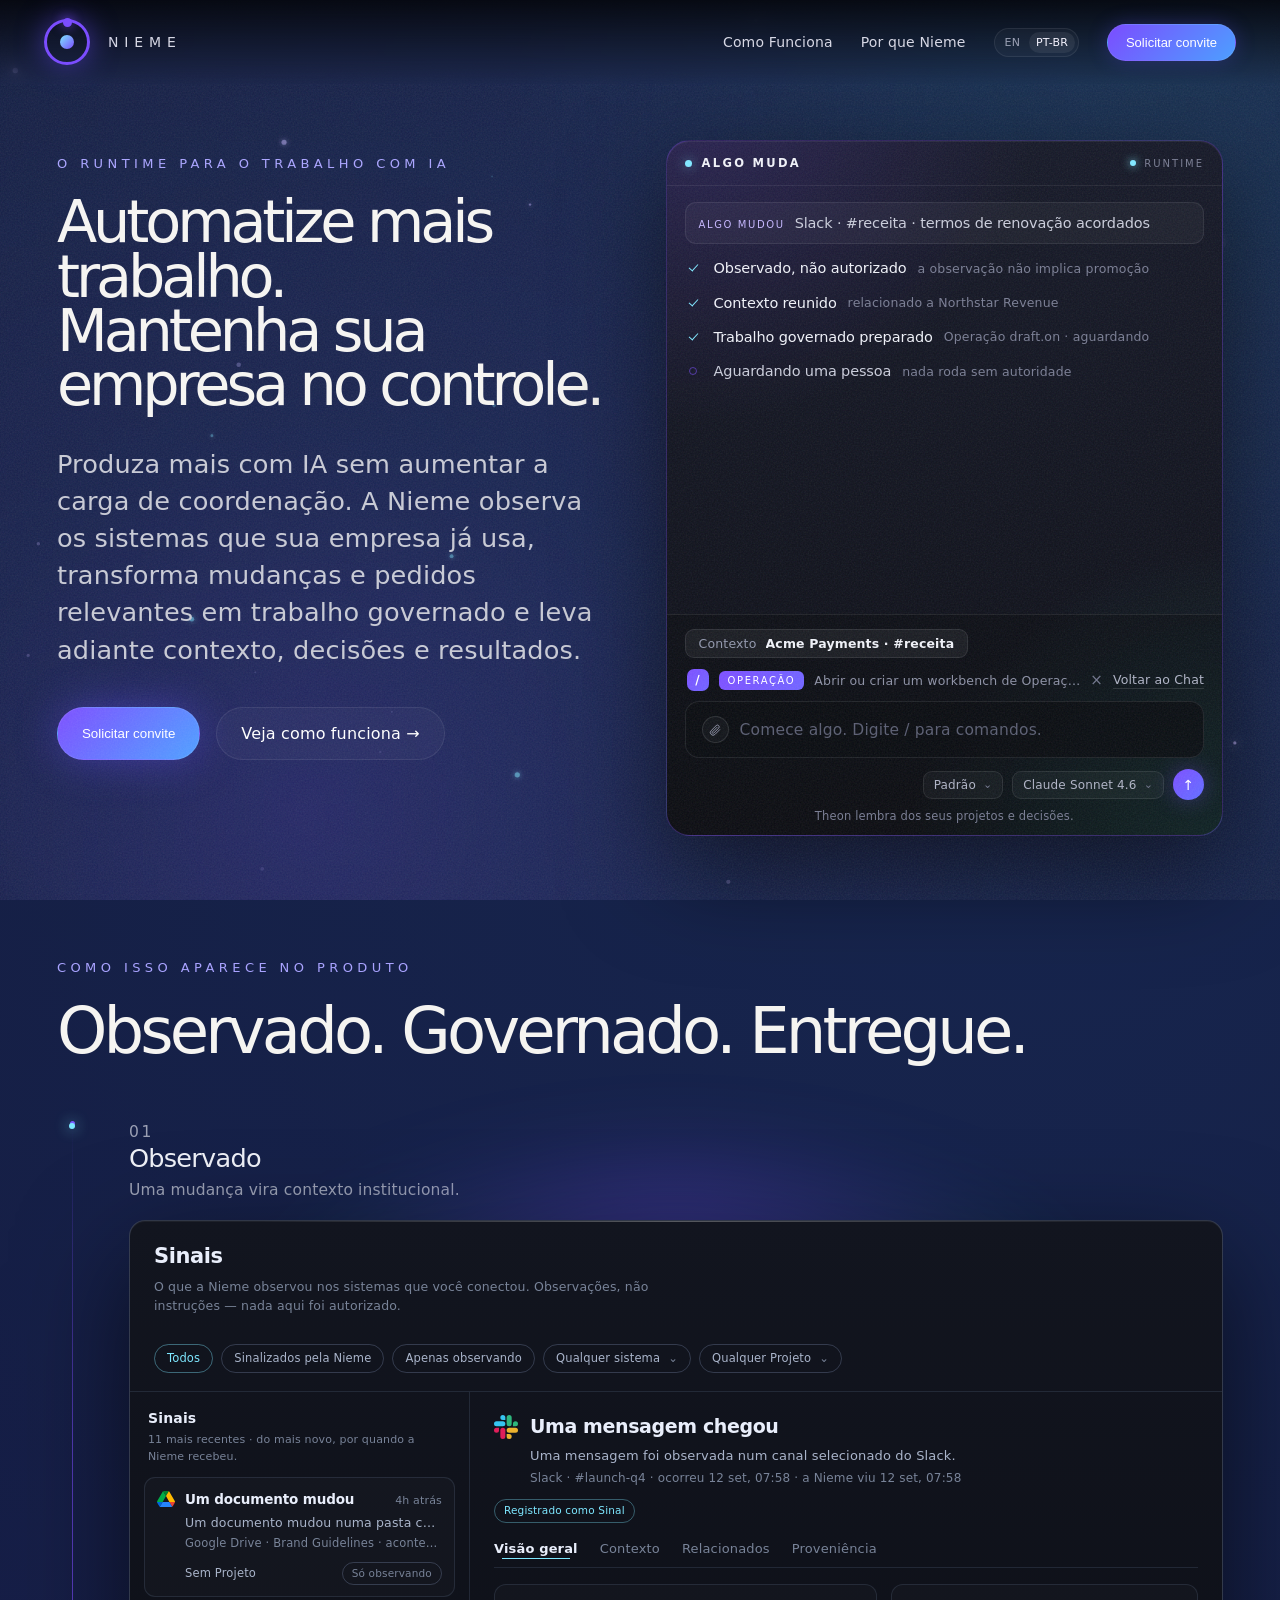
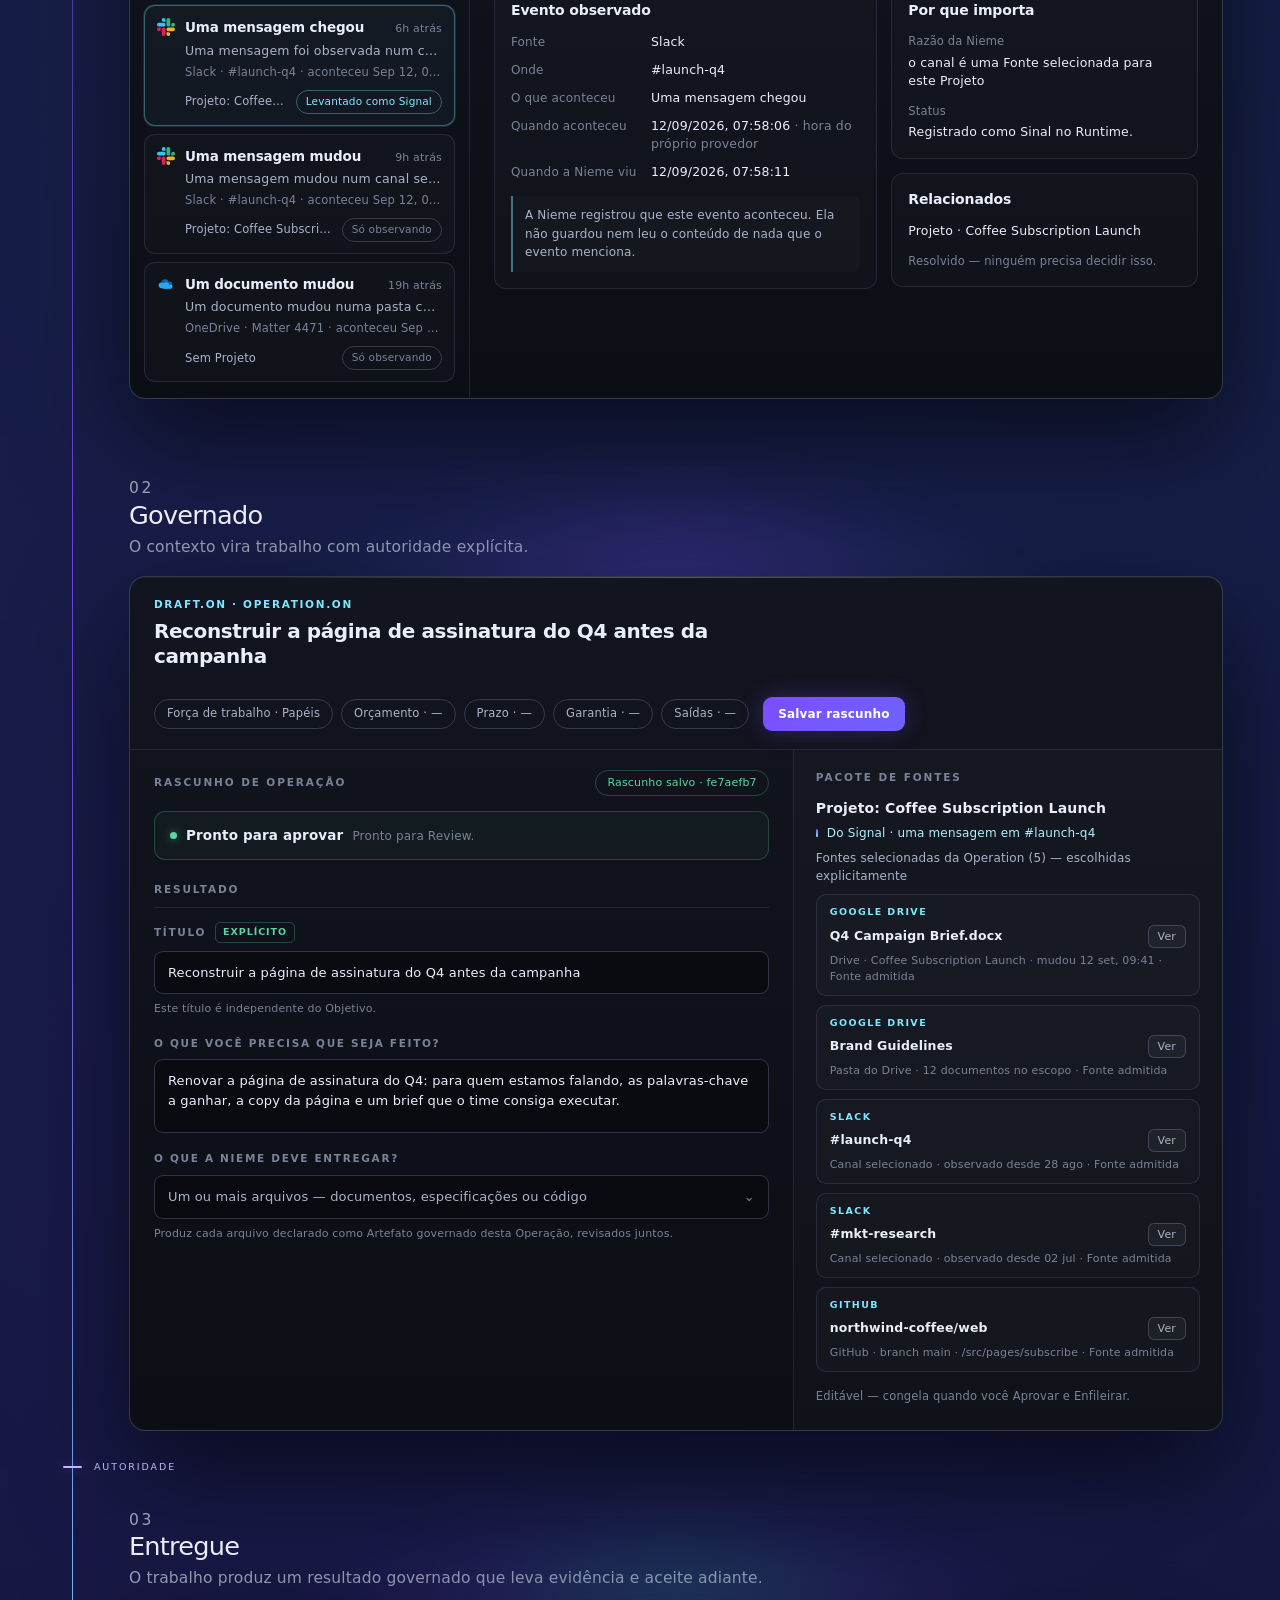
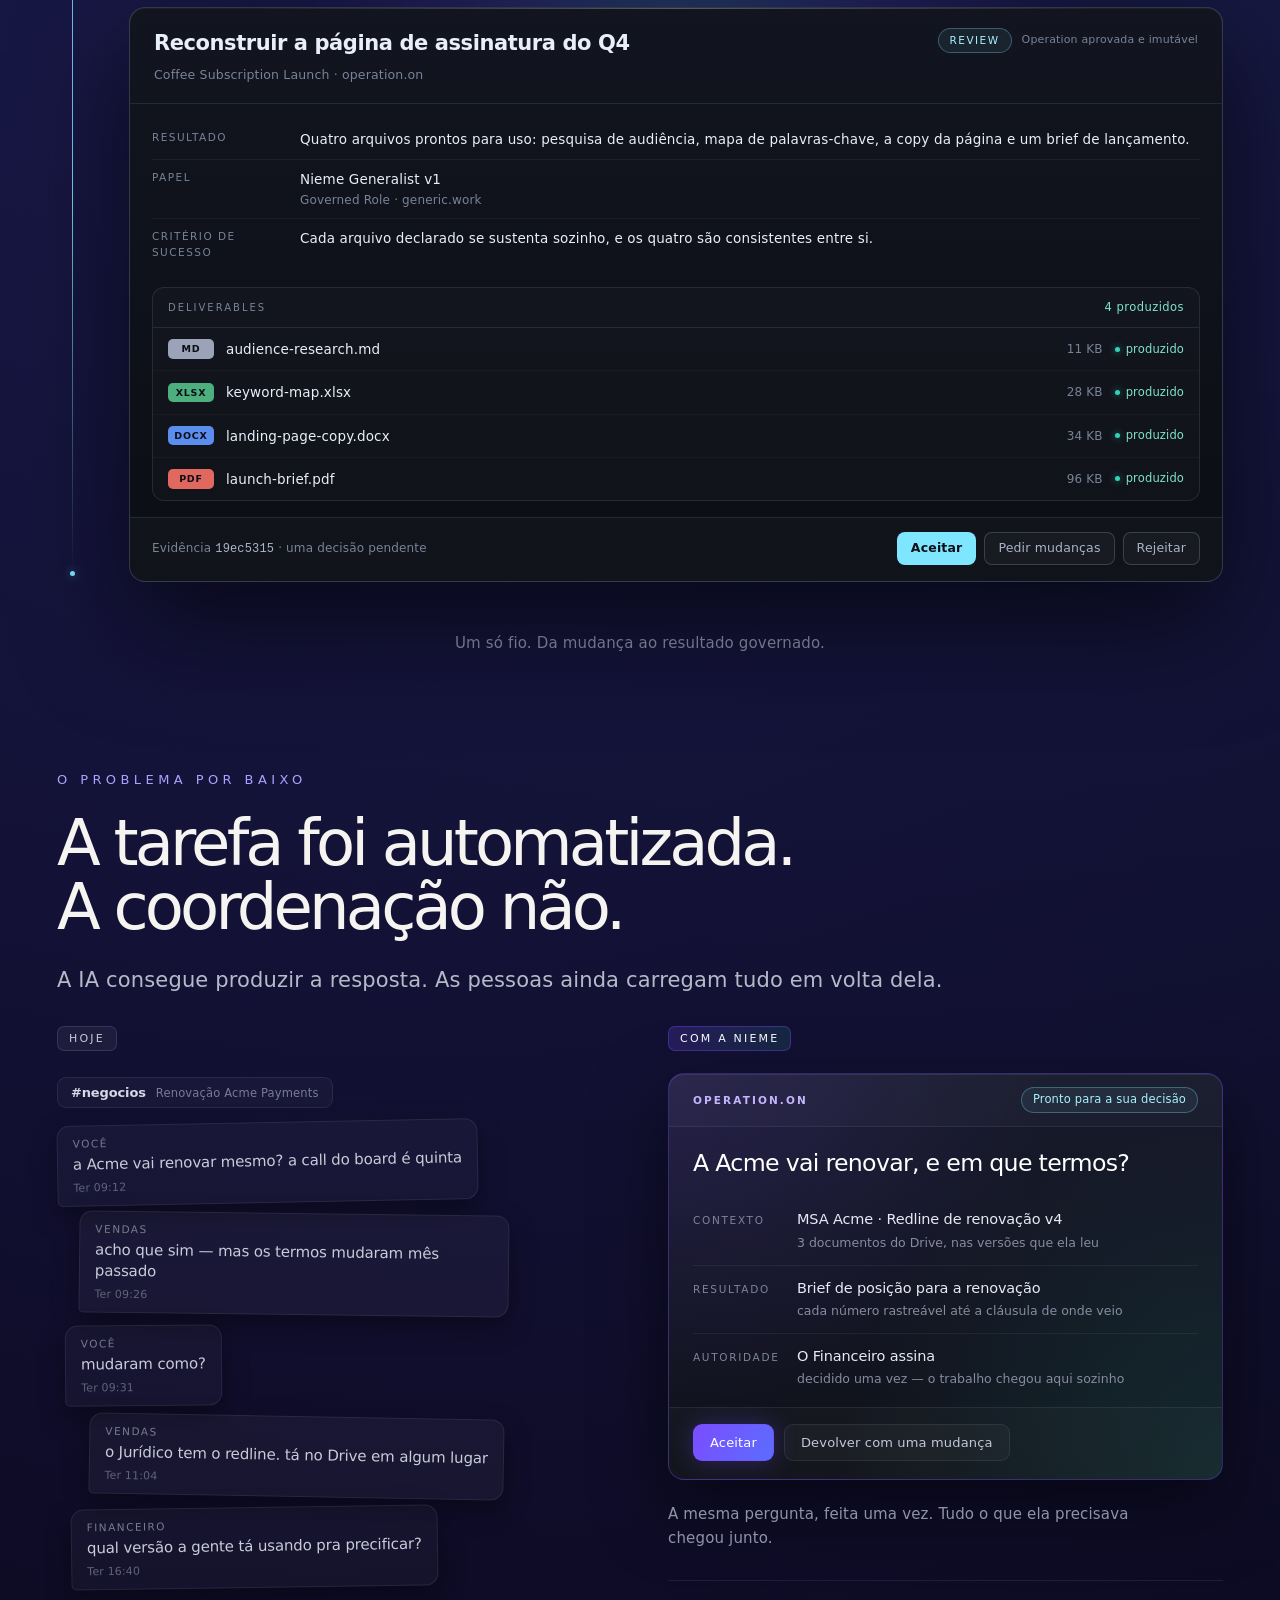
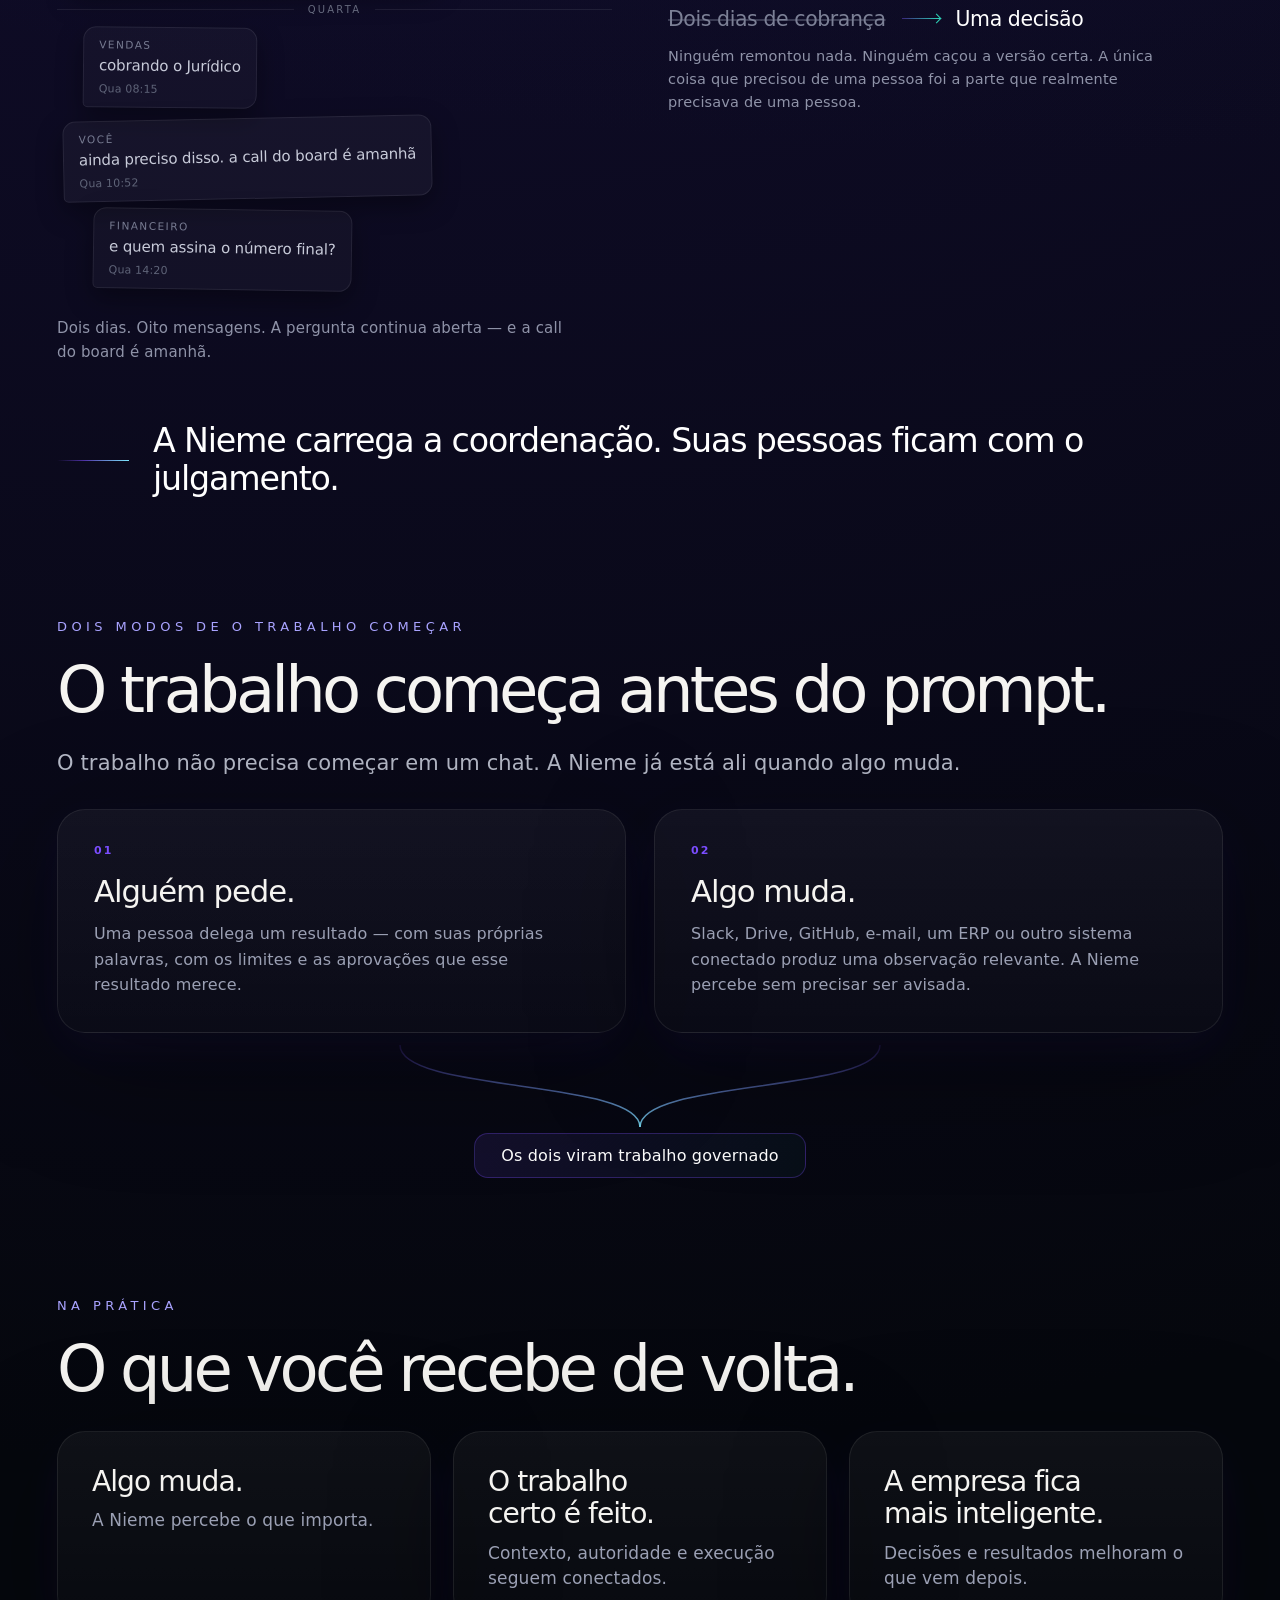
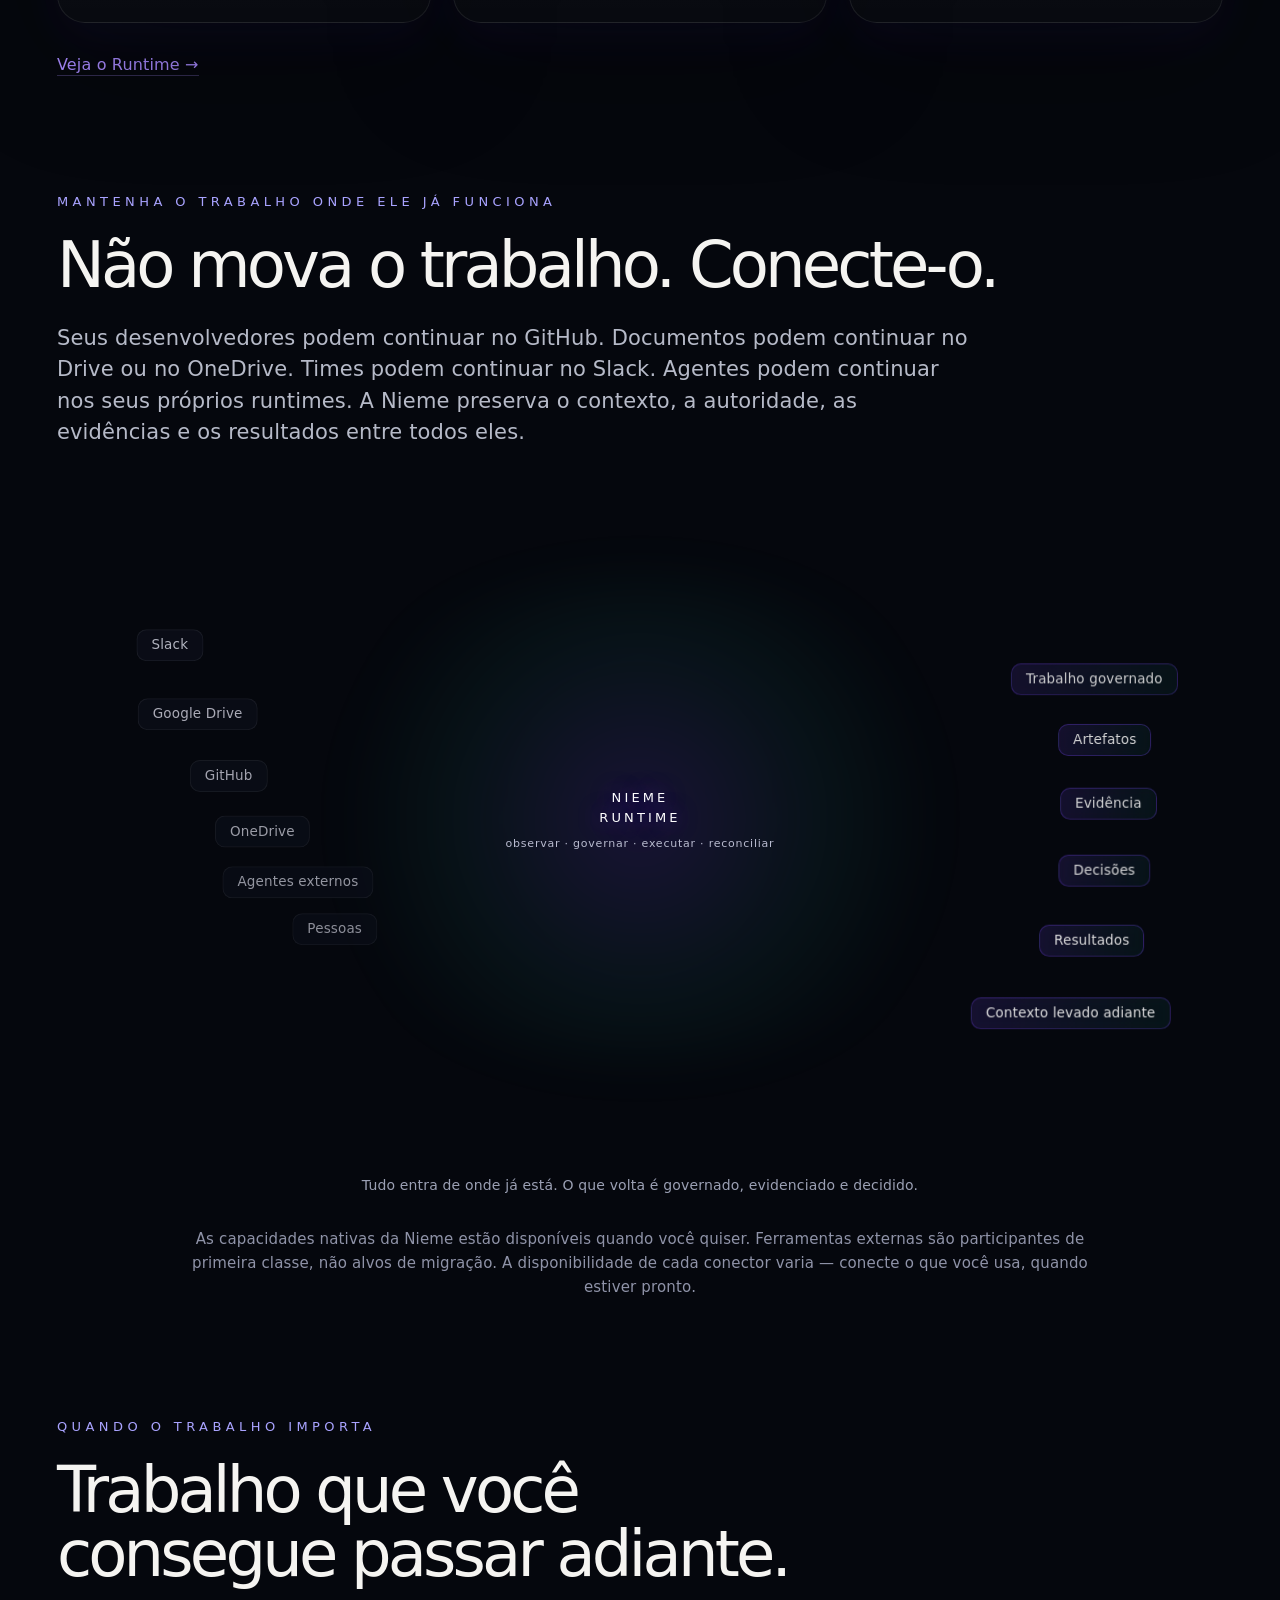
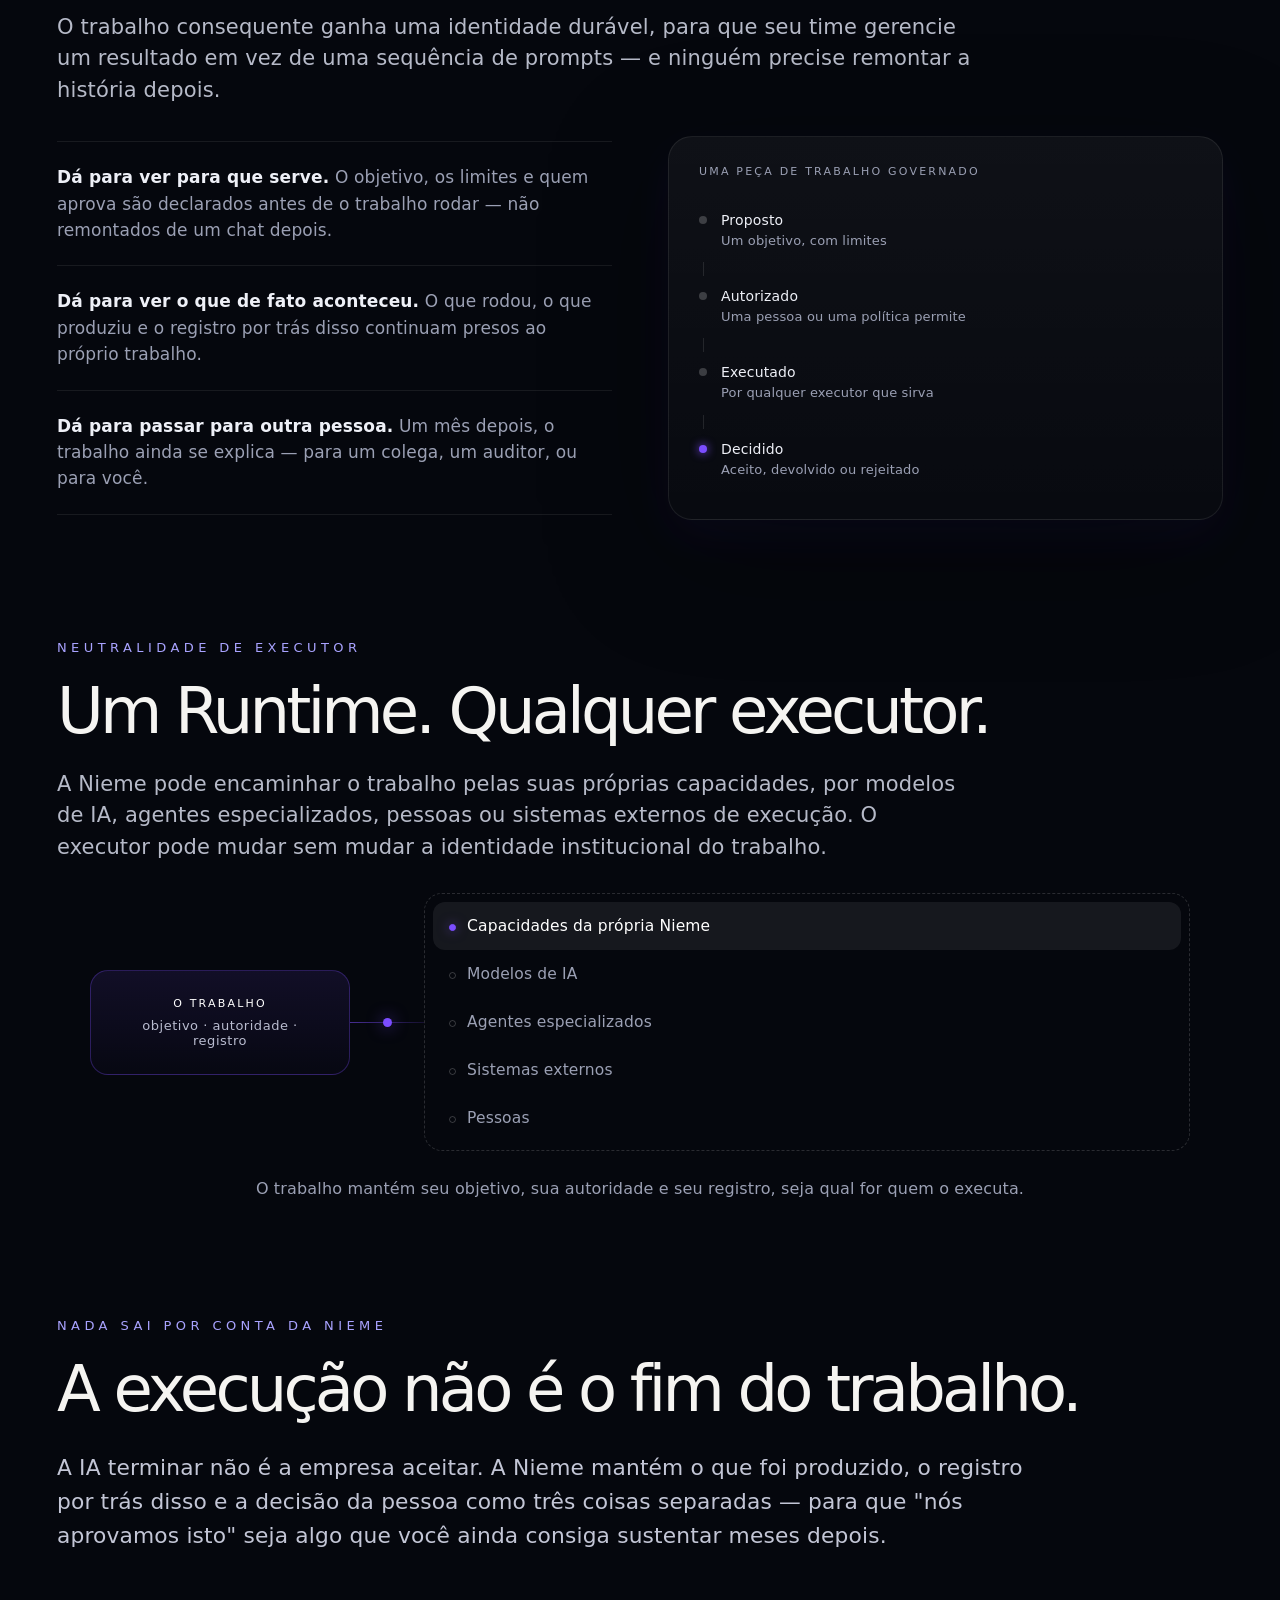
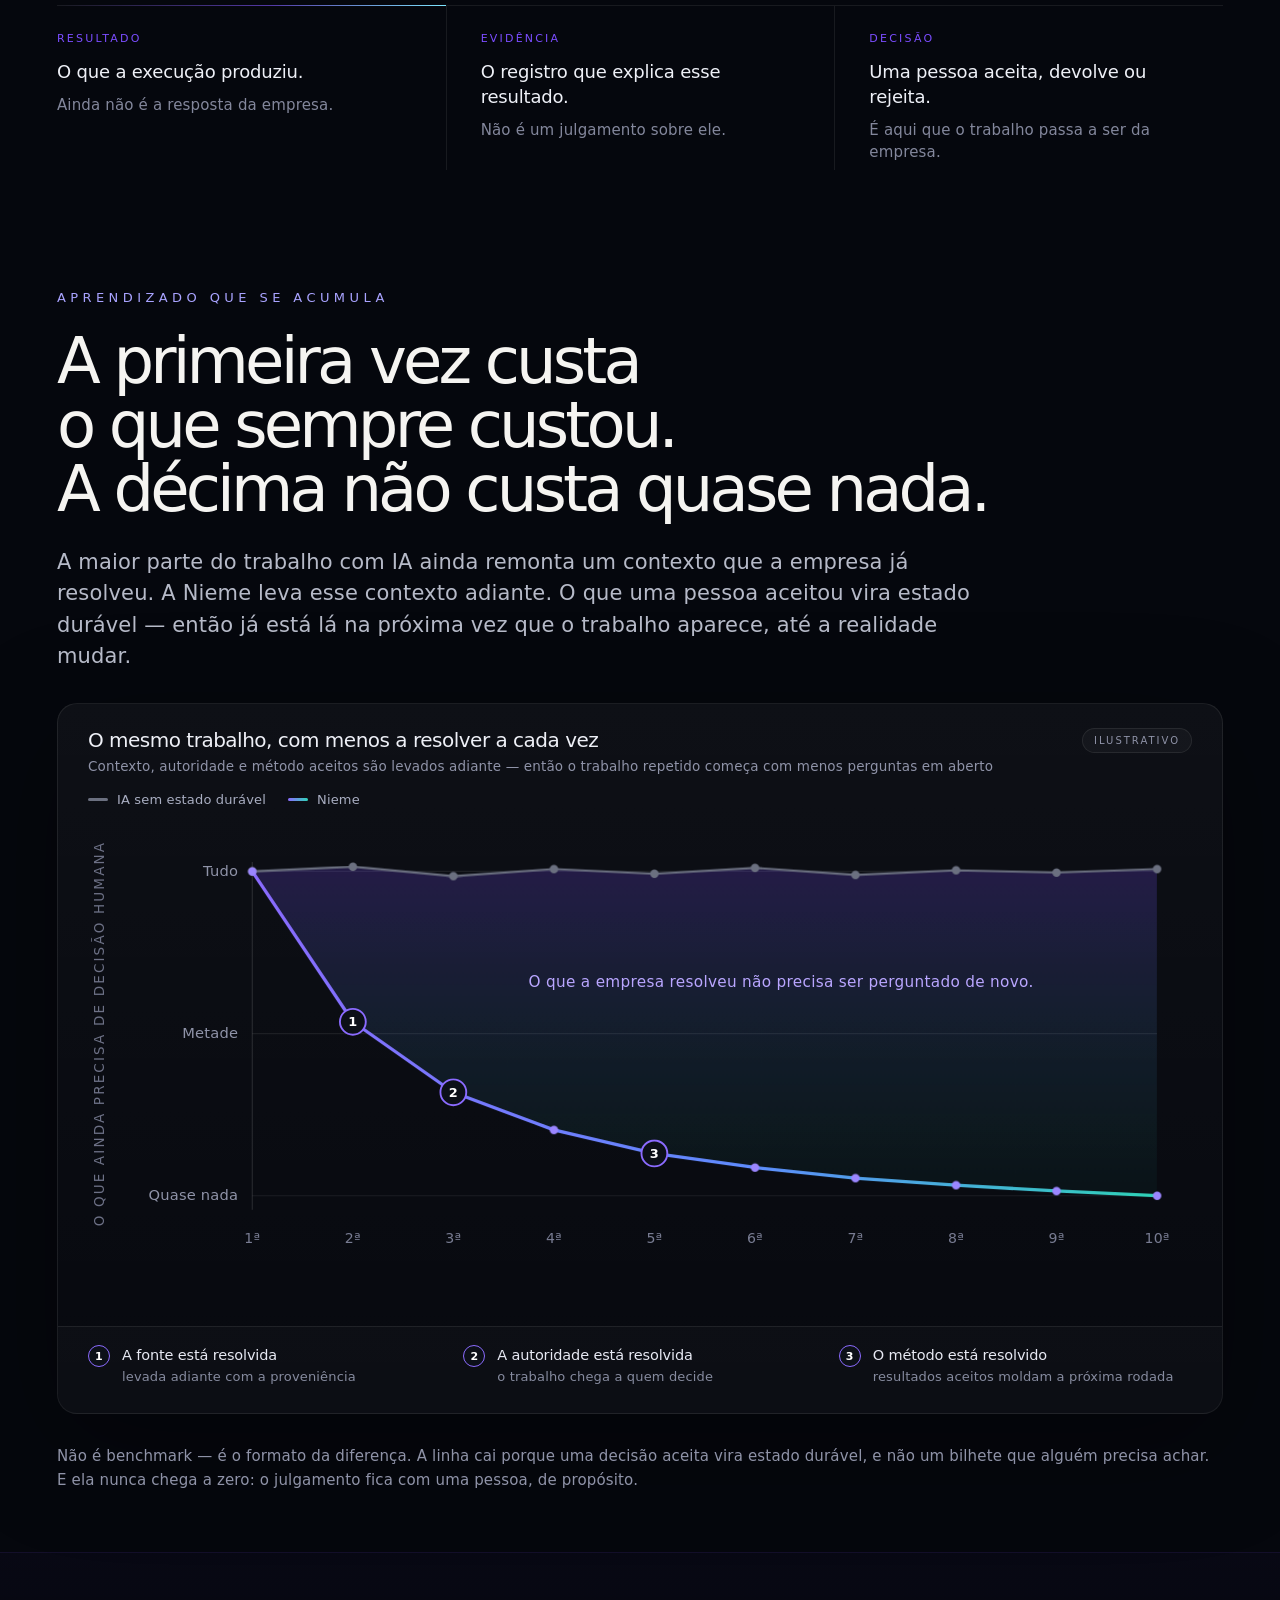
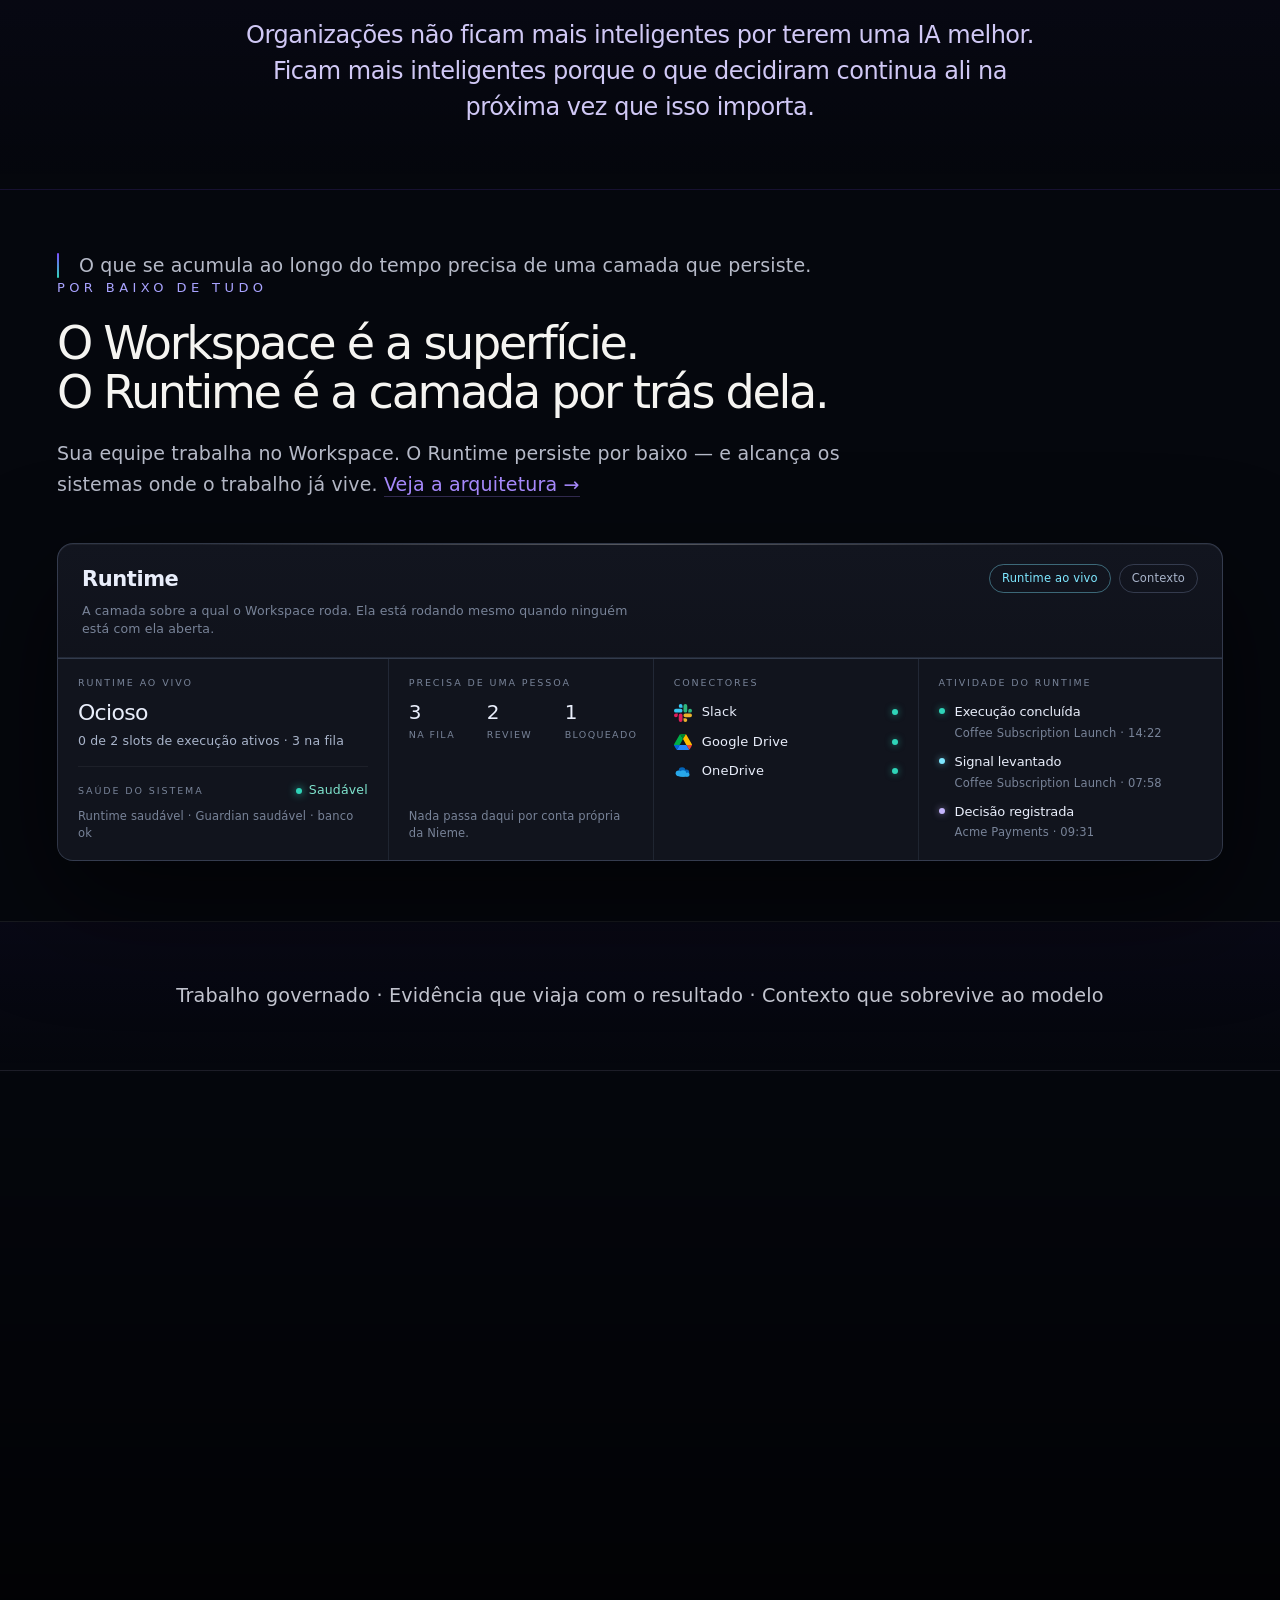
==== commit b98c1bce: "WEBSITE-SOURCE-PACKAGE-001 — the Source Package spans real systems, and every row previews One Drive" ====
--- a/pt-br/index.html
+++ b/pt-br/index.html
@@ -344,11 +344,31 @@
                 <div class="dr-eyebrow">PACOTE DE FONTES</div>
                 <p class="dr-proj">Projeto: Coffee Subscription Launch</p>
                 <p class="dr-from">Do Signal &middot; uma mensagem em #launch-q4</p>
-                <p class="dr-selected">Fontes da Operação selecionadas (1) — escolhidas explicitamente</p>
+                <p class="dr-selected">Fontes selecionadas da Operation (5) &mdash; escolhidas explicitamente</p>
                 <div class="dr-src">
                   <div class="dr-src-kind">GOOGLE DRIVE</div>
-                  <div class="dr-src-name">Q4 Campaign Brief.docx</div>
-                  <p class="dr-src-meta">Drive · Coffee Subscription Launch · mudou 12 set, 09:41 · Fonte admitida</p>
+                  <div class="dr-src-row"><span class="dr-src-name">Q4 Campaign Brief.docx</span><span class="dr-src-preview">Ver</span></div>
+                  <p class="dr-src-meta">Drive &middot; Coffee Subscription Launch &middot; mudou 12 set, 09:41 &middot; Fonte admitida</p>
+                </div>
+                <div class="dr-src">
+                  <div class="dr-src-kind">GOOGLE DRIVE</div>
+                  <div class="dr-src-row"><span class="dr-src-name">Brand Guidelines</span><span class="dr-src-preview">Ver</span></div>
+                  <p class="dr-src-meta">Pasta do Drive &middot; 12 documentos no escopo &middot; Fonte admitida</p>
+                </div>
+                <div class="dr-src">
+                  <div class="dr-src-kind">SLACK</div>
+                  <div class="dr-src-row"><span class="dr-src-name">#launch-q4</span><span class="dr-src-preview">Ver</span></div>
+                  <p class="dr-src-meta">Canal selecionado &middot; observado desde 28 ago &middot; Fonte admitida</p>
+                </div>
+                <div class="dr-src">
+                  <div class="dr-src-kind">SLACK</div>
+                  <div class="dr-src-row"><span class="dr-src-name">#mkt-research</span><span class="dr-src-preview">Ver</span></div>
+                  <p class="dr-src-meta">Canal selecionado &middot; observado desde 02 jul &middot; Fonte admitida</p>
+                </div>
+                <div class="dr-src">
+                  <div class="dr-src-kind">GITHUB</div>
+                  <div class="dr-src-row"><span class="dr-src-name">northwind-coffee/web</span><span class="dr-src-preview">Ver</span></div>
+                  <p class="dr-src-meta">GitHub &middot; branch main &middot; /src/pages/subscribe &middot; Fonte admitida</p>
                 </div>
                 <p class="dr-freeze">Editável — congela quando você Aprovar e Enfileirar.</p>
               </div>
--- a/styles.css
+++ b/styles.css
@@ -1706,10 +1706,18 @@
 .dr-from::before{content:"";position:absolute;left:0;top:.35em;bottom:.35em;width:2px;
   border-radius:2px;background:linear-gradient(180deg,#7b4dff,#7ee7ff)}
 .dr-selected{margin:8px 0 0;font-size:12px;color:var(--ui-soft);line-height:1.5}
-.dr-src{margin-top:16px;padding:13px 14px;border:1px solid var(--ui-line);border-radius:11px;background:#ffffff05}
-.dr-src-kind{font-size:9.5px;letter-spacing:.16em;color:#7ee7ff;font-weight:700}
-.dr-src-name{margin-top:5px;font-size:13px;font-weight:600;color:var(--ui-text);word-break:break-word}
-.dr-src-meta{margin:6px 0 0;font-size:11.5px;color:var(--ui-muted);line-height:1.5}
+/* five sources, not one: the package spans Drive, Slack and a repository, and
+   each row carries the Preview the product actually has
+   (/projects/{id}/sources/{sid}/versions/{sha}/preview and the GitHub one). */
+.dr-src{margin-top:9px;padding:10px 13px;border:1px solid var(--ui-line);border-radius:10px;background:#ffffff05}
+.dr-src:first-of-type{margin-top:14px}
+.dr-src-kind{font-size:9.5px;letter-spacing:.15em;color:#7ee7ff;font-weight:700}
+.dr-src-row{display:flex;align-items:center;gap:10px;margin-top:5px}
+.dr-src-name{min-width:0;flex:1;font-size:12.5px;font-weight:600;color:var(--ui-text);
+  overflow:hidden;text-overflow:ellipsis;white-space:nowrap}
+.dr-src-preview{flex:none;font-size:11px;line-height:1;padding:5px 9px;border-radius:6px;
+  border:1px solid var(--ui-line2);color:var(--ui-soft);background:#ffffff0a;white-space:nowrap}
+.dr-src-meta{margin:5px 0 0;font-size:11px;color:var(--ui-muted);line-height:1.45}
 .dr-freeze{margin:16px 0 0;font-size:11.5px;color:var(--ui-muted);line-height:1.5}
 
 /* ---- 03 the Artifact, with the rating a person actually left on it ---- */
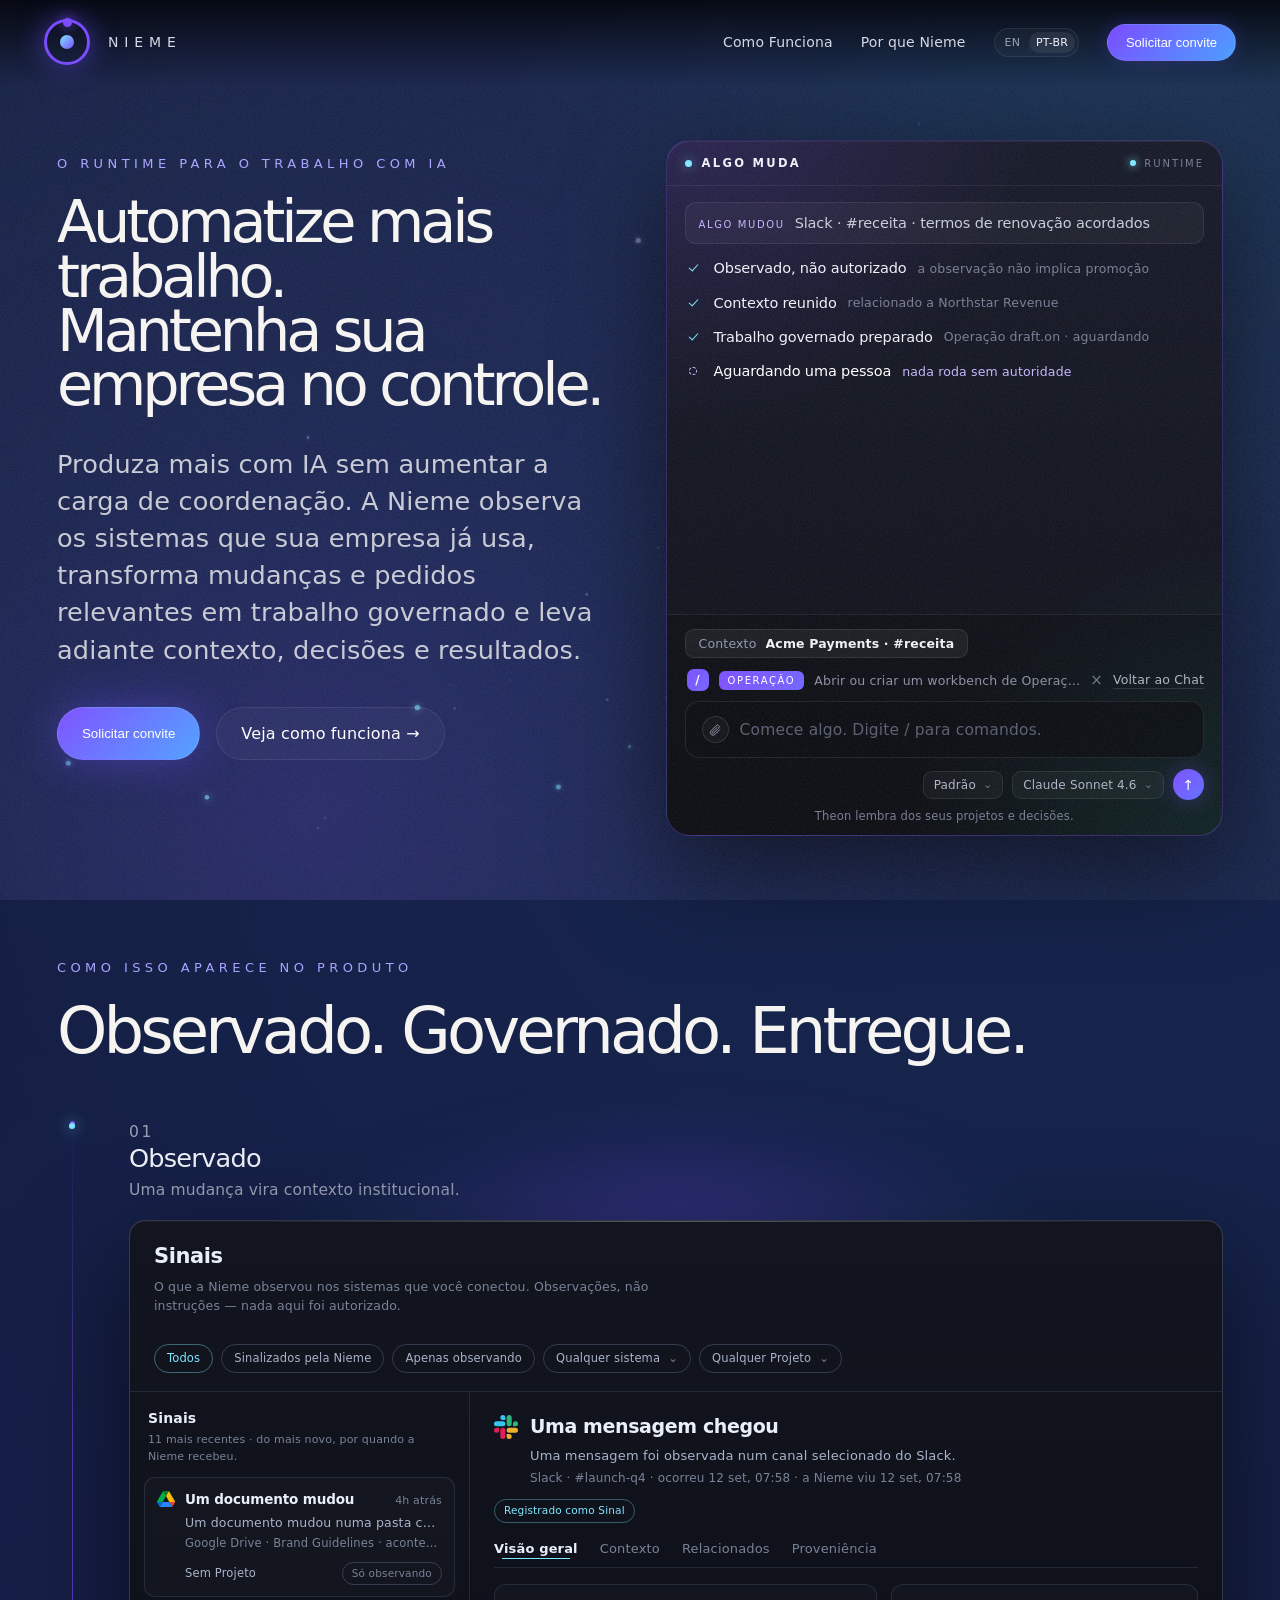
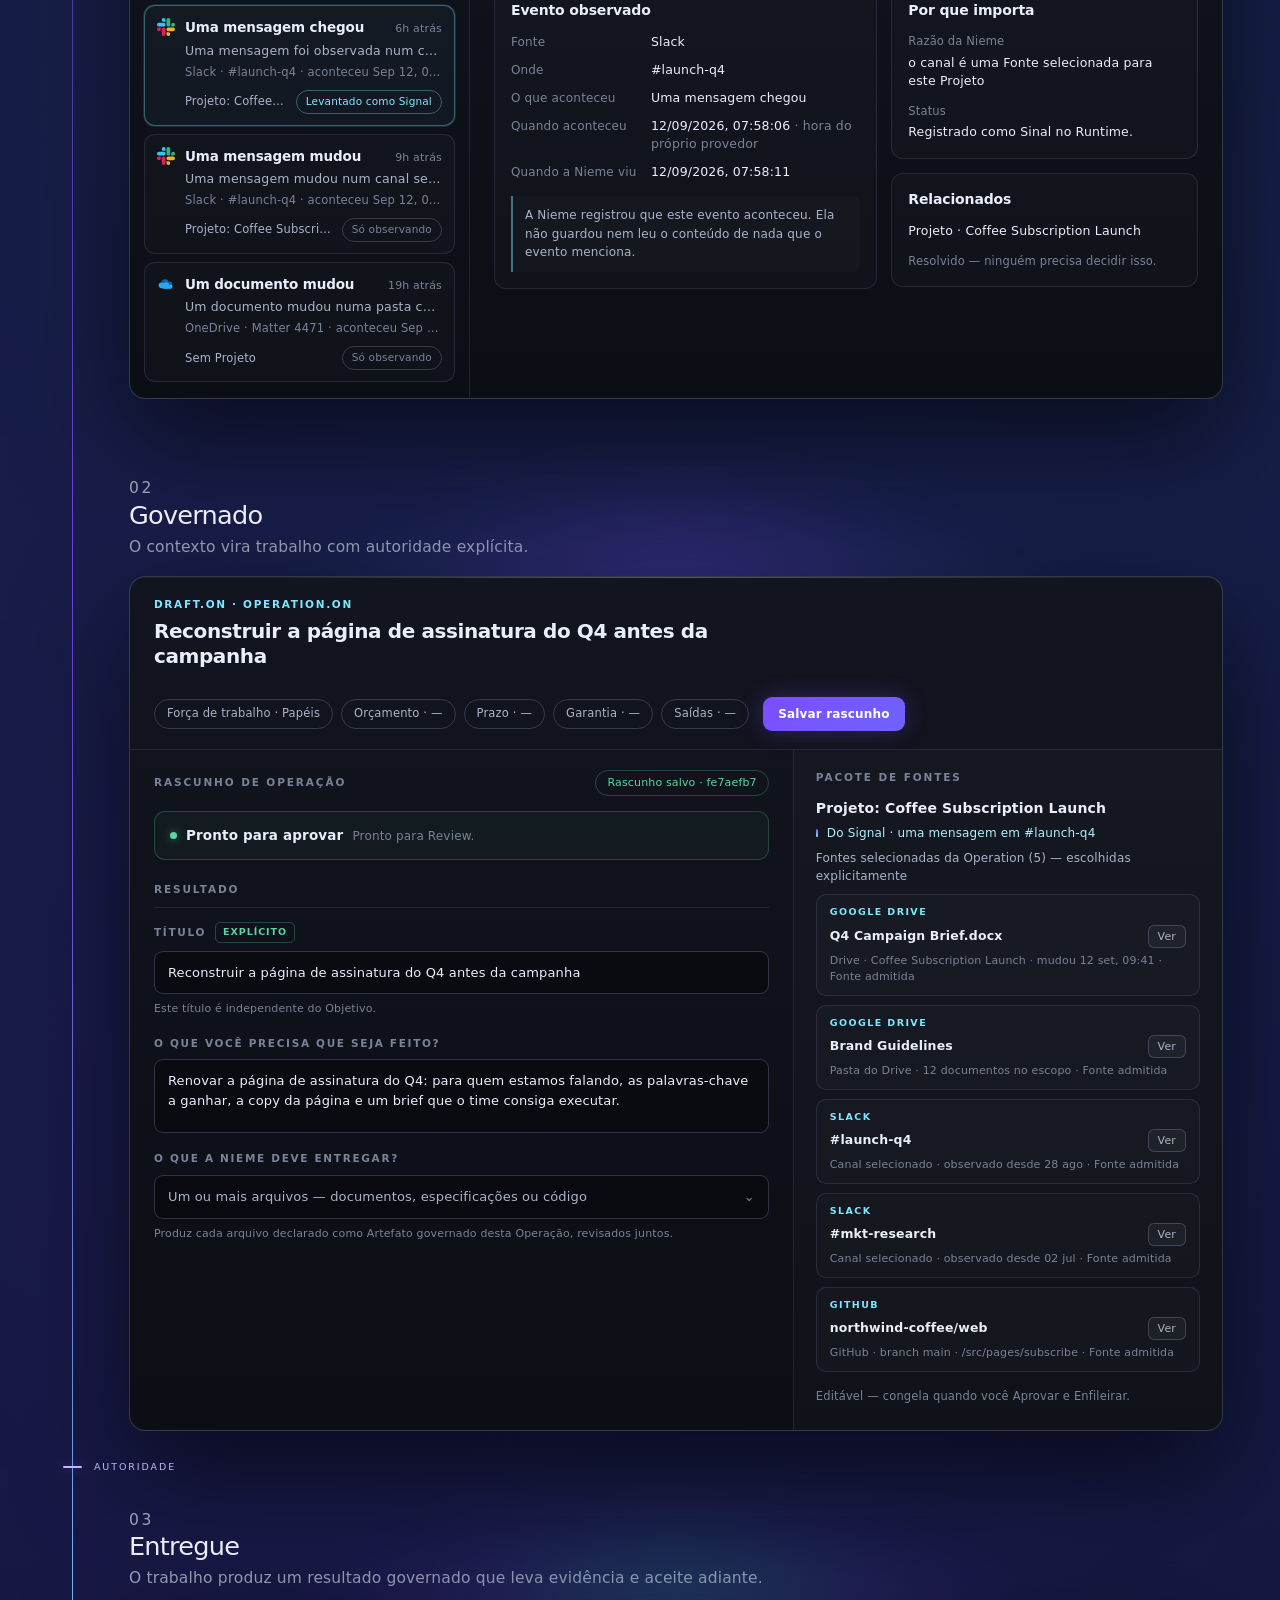
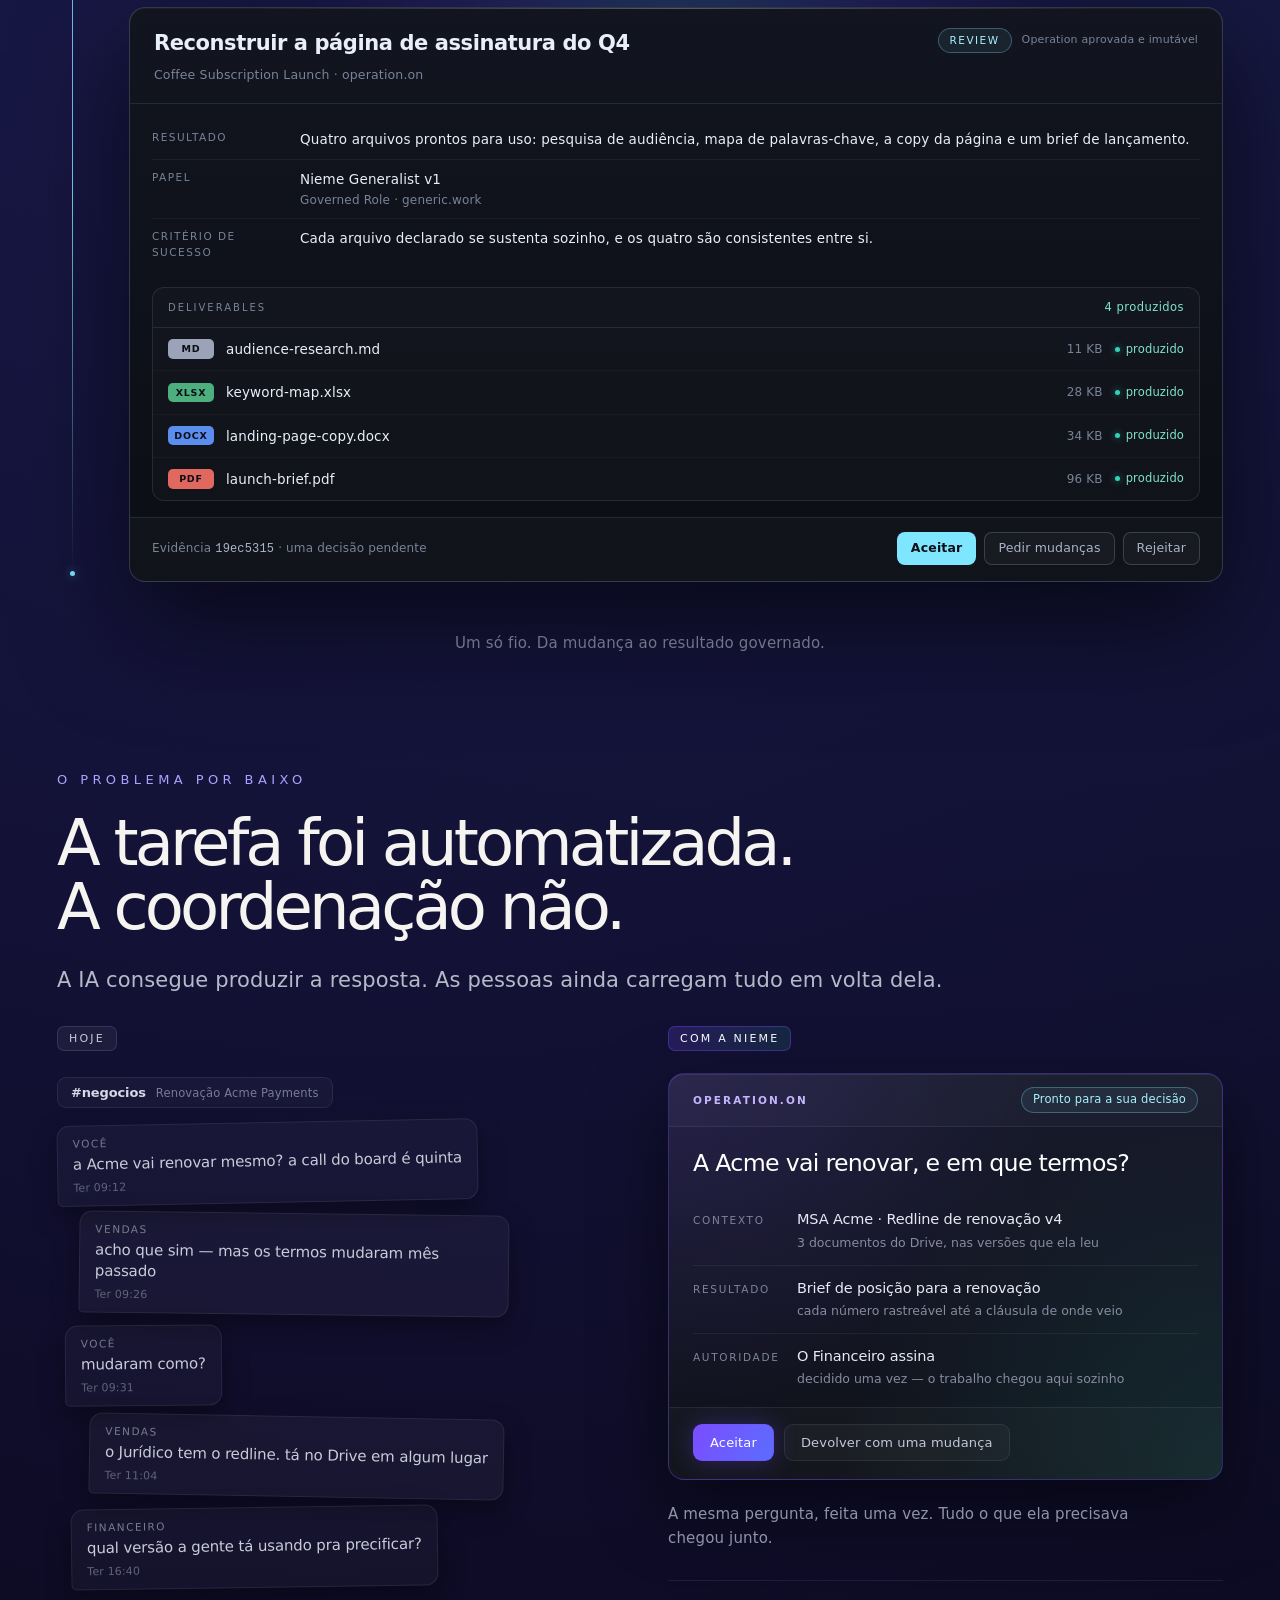
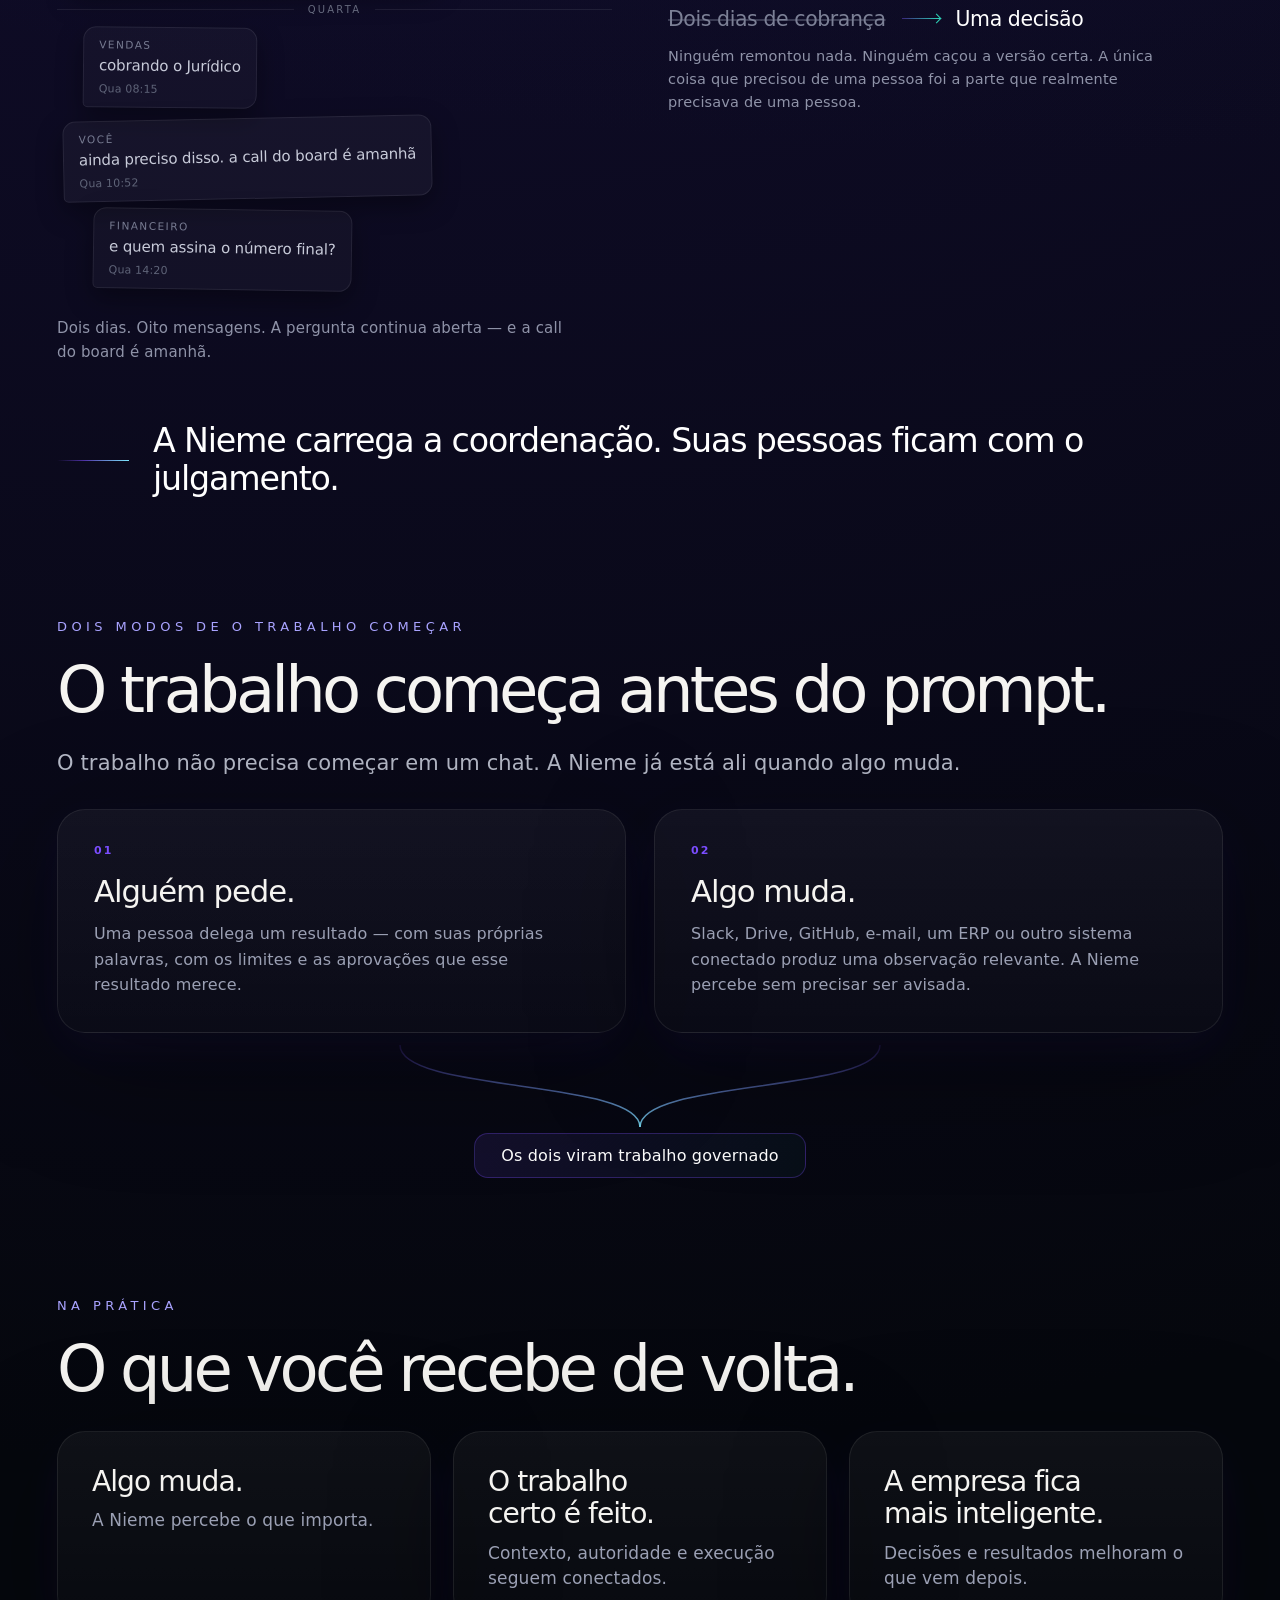
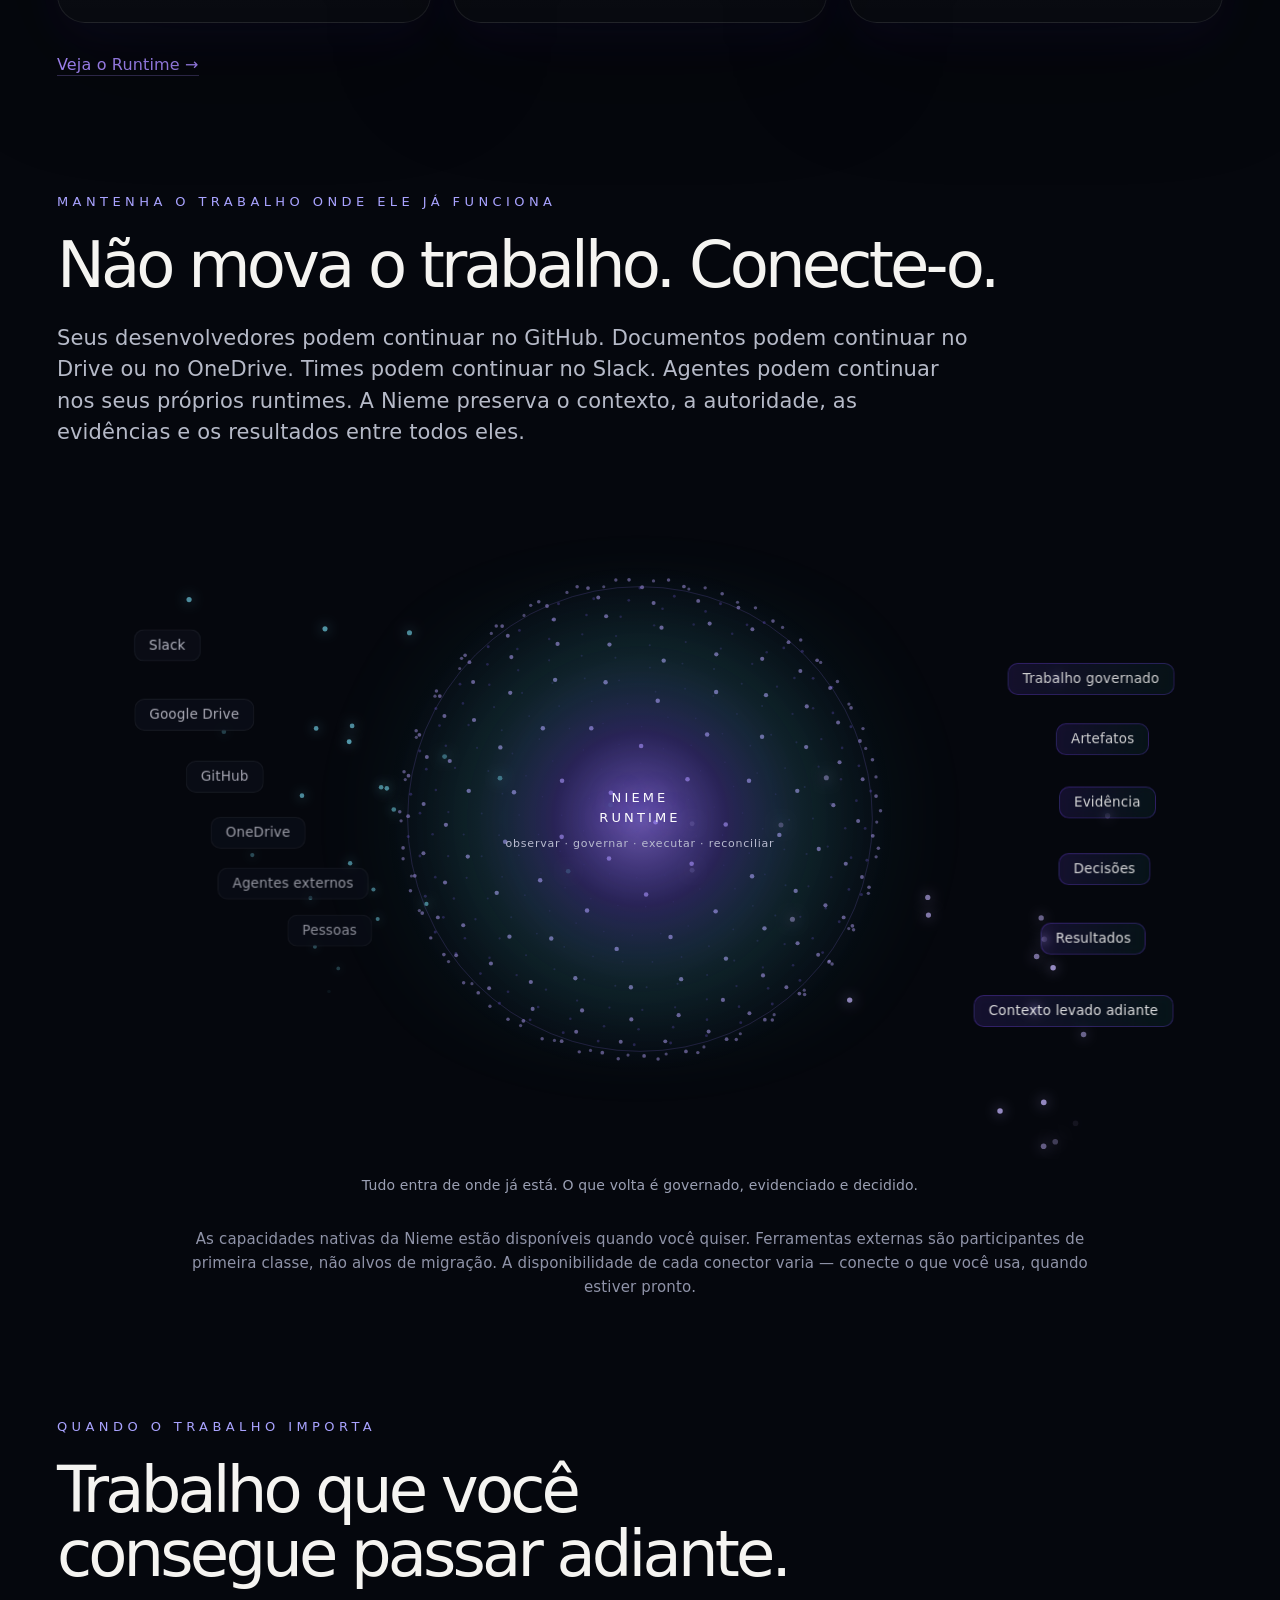
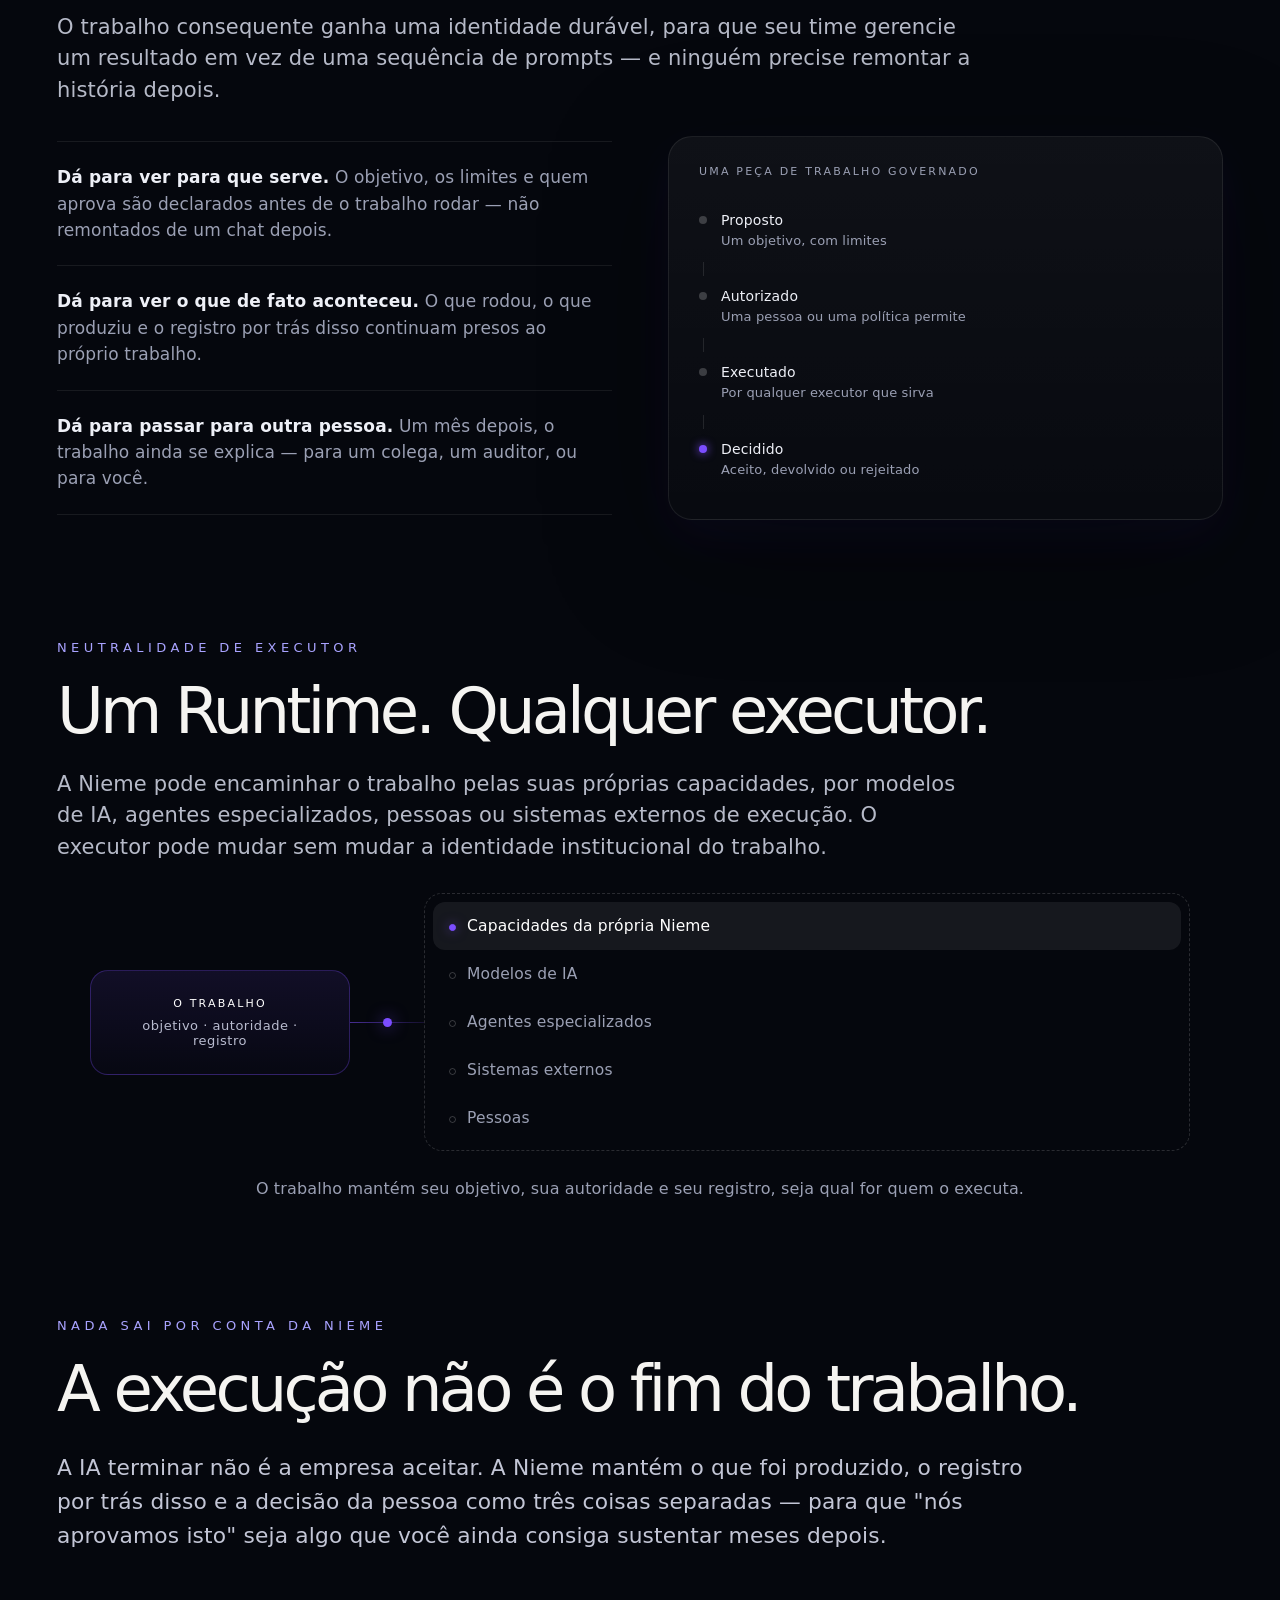
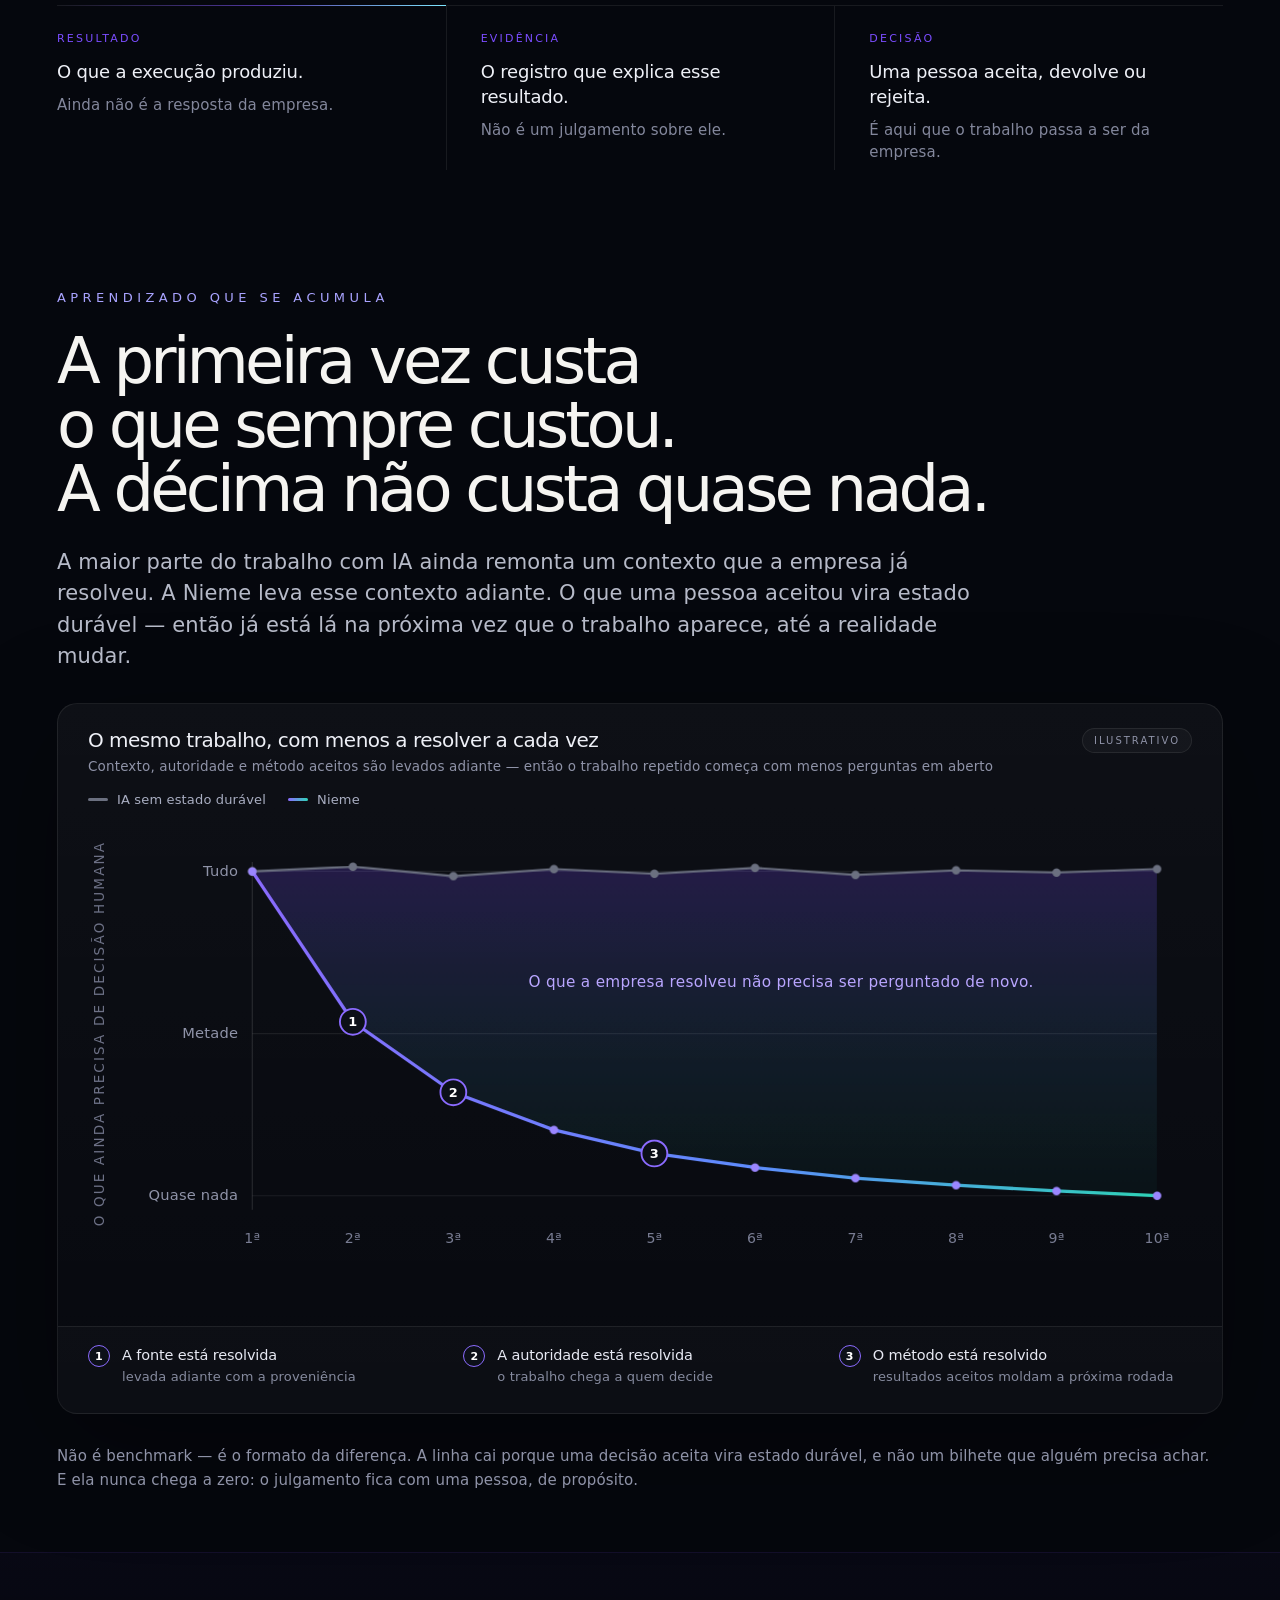
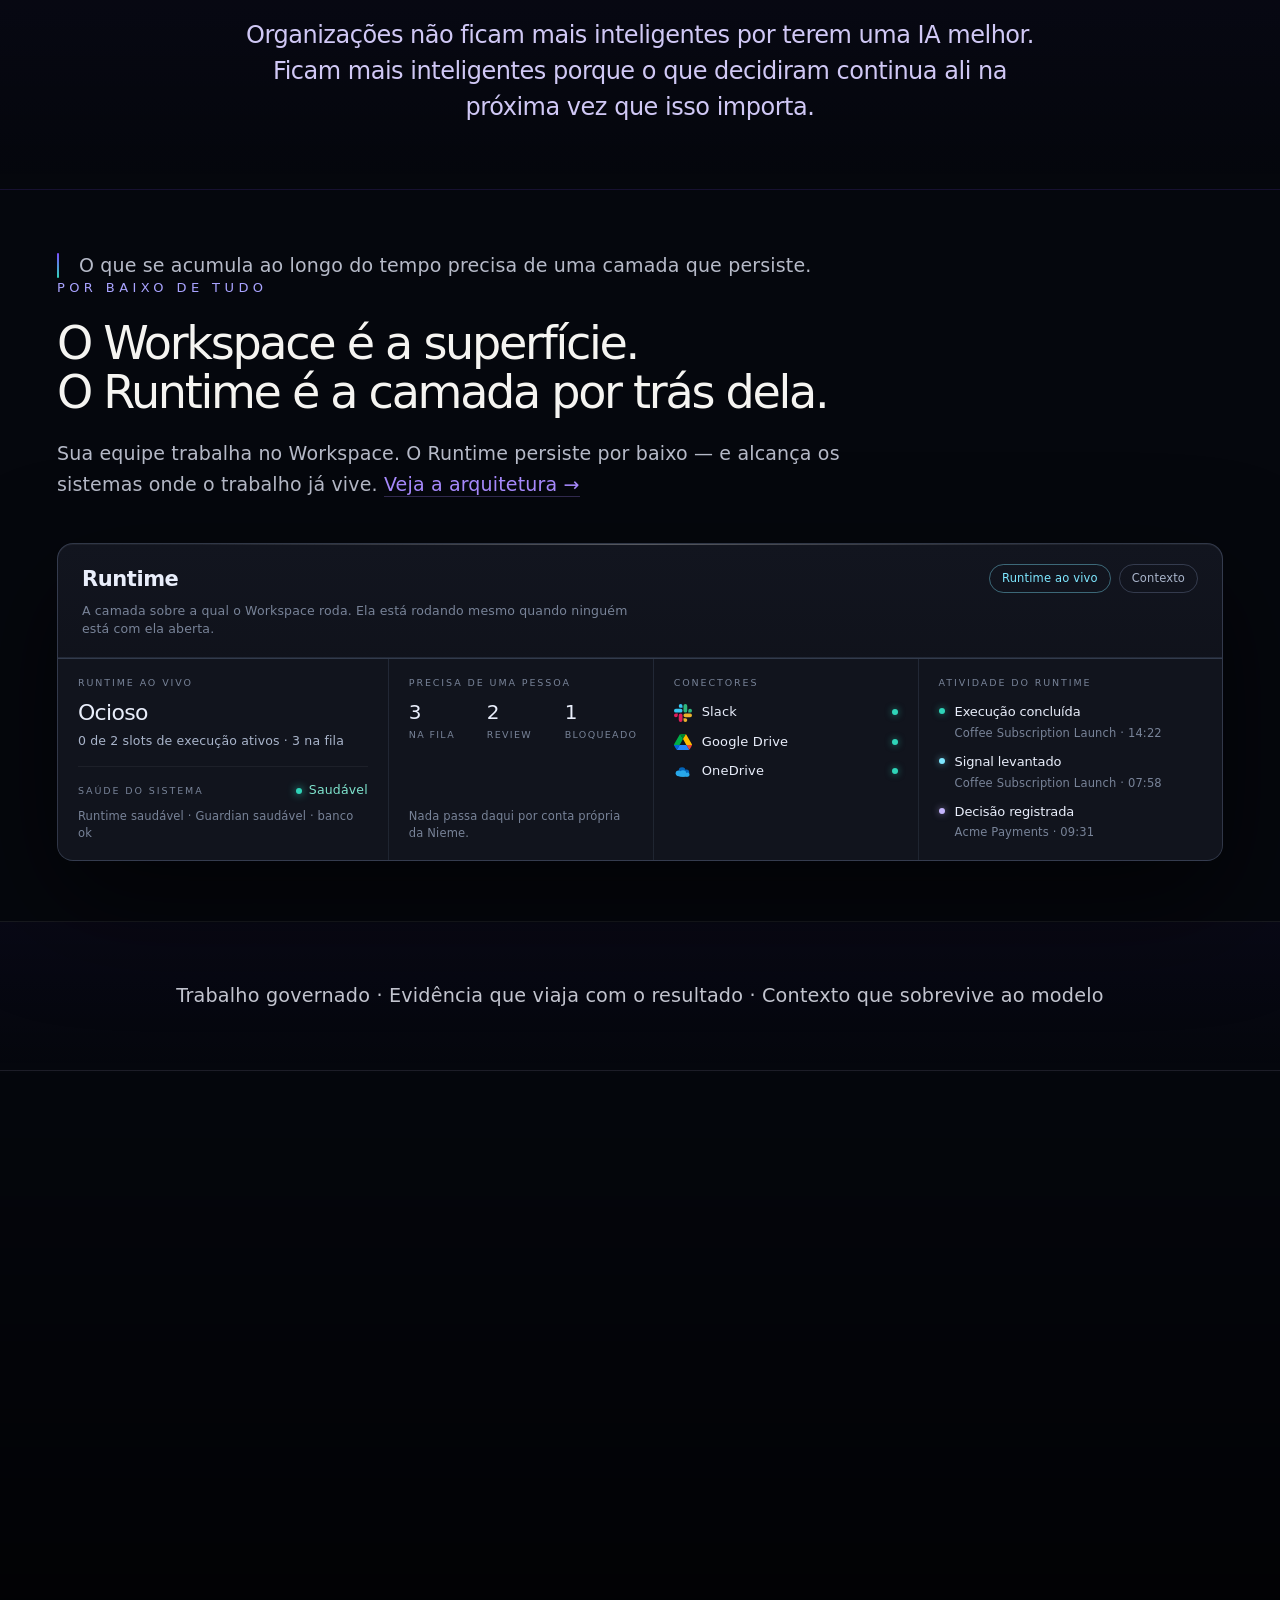
==== commit b9e68029: "WEBSITE-WHY-NIEME-001 — one argument in three moves, not four comparison boxes The page was "other t" ====
--- a/pt-br/index.html
+++ b/pt-br/index.html
@@ -211,6 +211,9 @@
           <path fill="#2684FC" d="M59.8 53H27.5L13.75 76.8c1.35.8 2.9 1.2 4.5 1.2h50.8c1.6 0 3.15-.45 4.5-1.2z"/>
           <path fill="#FFBA00" d="M73.4 26.5 60.7 4.5c-.8-1.4-1.95-2.5-3.3-3.3L43.65 25l16.15 28h27.45c0-1.55-.4-3.1-1.2-4.5z"/>
         </symbol>
+        <symbol id="i-github" viewBox="0 0 16 16">
+          <path fill="#e6edf3" fill-rule="evenodd" d="M8 0C3.58 0 0 3.58 0 8c0 3.54 2.29 6.53 5.47 7.59.4.07.55-.17.55-.38 0-.19-.01-.82-.01-1.49-2.01.37-2.53-.49-2.69-.94-.09-.23-.48-.94-.82-1.13-.28-.15-.68-.52-.01-.53.63-.01 1.08.58 1.23.82.72 1.21 1.87.87 2.33.66.07-.52.28-.87.51-1.07-1.78-.2-3.64-.89-3.64-3.95 0-.87.31-1.59.82-2.15-.08-.2-.36-1.02.08-2.12 0 0 .67-.21 2.2.82.64-.18 1.32-.27 2-.27.68 0 1.36.09 2 .27 1.53-1.04 2.2-.82 2.2-.82.44 1.1.16 1.92.08 2.12.51.56.82 1.27.82 2.15 0 3.07-1.87 3.75-3.65 3.95.29.25.54.73.54 1.48 0 1.07-.01 1.93-.01 2.2 0 .21.15.46.55.38A8.01 8.01 0 0 0 16 8c0-4.42-3.58-8-8-8z"/>
+        </symbol>
         <symbol id="i-onedrive" viewBox="0 0 48 32">
           <g fill="#0364B8"><circle cx="21.5" cy="12.5" r="9"/><circle cx="33" cy="17" r="7.5"/></g>
           <g fill="#28A8EA">
--- a/styles.css
+++ b/styles.css
@@ -522,9 +522,6 @@
    ============================================= */
 
 /* VS sections */
-.vs-section{border-top:1px solid var(--line)}
-.vs-section .section-copy{max-width:1100px}
-.vs-section .vs-grid h2{margin-top:0}
 
 /* Triad — three columns */
 .triad{padding:var(--section-padding) var(--section-inline)}
@@ -580,44 +577,10 @@
 /* The argument sits BESIDE its evidence, and the sides alternate down the page.
    Four identical 680px boxes stacked in a 1100px column left half the width
    empty every time and read as the same section printed four times. */
-.vs-grid{max-width:1440px;margin:0 auto;display:grid;
-  grid-template-columns:minmax(0,1fr) minmax(0,1.04fr);
-  column-gap:clamp(40px,5vw,92px);align-items:center}
-.vs-copy{min-width:0;grid-column:1}
-.vs-art{min-width:0;grid-column:2}
-.vs-section--flip .vs-copy{grid-column:2}
-.vs-section--flip .vs-art{grid-column:1;grid-row:1}
-.vs-copy > p{margin:22px 0 0}
-.vs-copy .vs-lede{margin:0 0 22px}
 
 /* the two sides are not peers: noise is flat, governed is lifted */
-.vs-comparison{max-width:none;margin:0;display:grid;grid-template-columns:minmax(0,1fr);gap:14px}
-.vs-col{min-width:0;padding:22px 26px;border-radius:16px;display:flex;flex-direction:column;gap:14px}
-.vs-col--them{border:1px solid #ffffff12;background:#ffffff06}
-.vs-col--us{border:1px solid #7b4dff59;
-  background:
-    radial-gradient(120% 150% at 0% 0%,#7b4dff26 0%,#7b4dff00 58%),
-    radial-gradient(120% 150% at 100% 100%,#2fd4b81f 0%,#2fd4b800 58%),
-    linear-gradient(180deg,#171a2b,#0f1119);
-  box-shadow:0 24px 64px #00000073,inset 0 1px 0 #ffffff14}
-.vs-col-label{font-size:10px;letter-spacing:.2em;text-transform:uppercase;color:var(--muted);line-height:1}
-.vs-col--us .vs-col-label{color:#c4b5fd}
-.vs-col-items{display:flex;flex-direction:column;gap:10px}
-.vs-col-items span{font-size:14.5px;line-height:1.45;color:#9ba0b4;display:block}
-.vs-col--them .vs-col-items span{text-decoration:line-through;text-decoration-color:#ffffff1f;opacity:.62}
-.vs-col--us .vs-col-items span{color:#e0e3ee}
 /* the arrow between two stacked panels becomes the seam they cross */
-.vs-divider{justify-self:center;width:1px;height:26px;margin:-2px 0;overflow:hidden;
-  color:transparent;font-size:0;line-height:0;
-  background:linear-gradient(180deg,#7b4dff00,#7b4dff8c 45%,var(--cyan))}
-@media (max-width:1000px){
-  .vs-grid{grid-template-columns:minmax(0,1fr);row-gap:34px}
-  .vs-copy,.vs-art,.vs-section--flip .vs-copy,.vs-section--flip .vs-art{grid-column:1;grid-row:auto}
-}
 @media(max-width:600px){
-  .vs-comparison{grid-template-columns:1fr}
-  .vs-col:not(:last-child){border-bottom:1px solid rgba(255,255,255,.07)}
-  .vs-divider{display:none}
 }
 
 /* #5 — Ledger: breakthrough framing */
@@ -1081,7 +1044,6 @@
 .hiw-or{text-align:center;font-size:13px;letter-spacing:.2em;text-transform:uppercase;color:#6f738a;margin:18px 0 14px}
 .composer-field--observed{border-style:dashed}
 .composer-observed{font-size:11px;letter-spacing:.16em;text-transform:uppercase;color:var(--cyan);border:1px solid #7ee7ff40;border-radius:999px;padding:4px 12px;white-space:nowrap}
-.vs-lede{max-width:1000px;margin:0 0 30px;font-size:clamp(17px,1.55vw,20px);line-height:1.6;color:var(--muted)}
 
 
 @media (max-width:1080px){ .outcomes{grid-template-columns:minmax(0,1fr)}
@@ -1831,3 +1793,87 @@
   .hero--loop h1{font-size:clamp(44px,7vw,68px)}
   .hero--loop .hero-loop-col{align-self:start}
 }
+
+/* ---- WHY NIEME: three theses, three visual logics ----------------------
+   The page used to be the same left/right comparison box four times over.
+   It is now one argument in three moves, and each move gets a form of its
+   own: systems that stay put, a record that travels, and a seam that a model
+   change cannot cross. */
+.theses{padding:0 var(--section-inline) clamp(40px,6vw,86px)}
+.th-index{list-style:none;max-width:1440px;margin:0 auto;padding:0;
+  display:grid;grid-template-columns:repeat(3,minmax(0,1fr));gap:clamp(20px,3vw,48px)}
+.th-index li{display:flex;align-items:flex-start;gap:14px;min-width:0;
+  padding-top:18px;border-top:1px solid var(--line);
+  font-size:clamp(17px,1.7vw,22px);line-height:1.3;letter-spacing:-.025em;color:#eef0f7}
+.th-n{flex:none;font-size:12px;letter-spacing:.16em;color:#a9a3ff;padding-top:.45em}
+
+.wn{padding:var(--section-padding) var(--section-inline);border-top:1px solid var(--line)}
+.wn-copy{max-width:1440px;margin:0 auto}
+.wn-copy .eyebrow{display:flex;align-items:center;gap:12px;margin-bottom:22px}
+.wn-n{font-size:11px;letter-spacing:.16em;color:#fff;padding:4px 9px;border-radius:6px;
+  background:linear-gradient(120deg,#7b4dff,#2fd4b8)}
+.wn-copy h2{font-size:clamp(34px,3.8vw,60px);line-height:1.04;letter-spacing:-.05em;
+  font-weight:420;margin:0 0 24px;max-width:16ch}
+.wn-lede{font-size:clamp(17px,1.55vw,21px);line-height:1.6;color:#c6c8d3;margin:0;max-width:70ch}
+.wn-copy > p:not(.wn-lede){font-size:16.5px;line-height:1.65;color:#9ba0b4;margin:18px 0 0;max-width:70ch}
+.wn-grid{max-width:1440px;margin:0 auto;display:grid;
+  grid-template-columns:minmax(0,1fr) minmax(0,1.02fr);
+  column-gap:clamp(40px,5vw,92px);align-items:center}
+.wn-grid .wn-copy{max-width:none}
+.wn-art{min-width:0}
+
+/* 01 — the systems stay where they are, and one layer runs under all of them */
+.stay{max-width:1440px;margin:clamp(40px,5vw,72px) auto 0}
+.stay-row{display:grid;grid-template-columns:repeat(4,minmax(0,1fr));gap:clamp(12px,1.6vw,22px)}
+.stay-sys{min-width:0;padding:22px 20px;border-radius:16px;border:1px solid var(--line);
+  background:linear-gradient(180deg,#ffffff09,#ffffff03);
+  display:flex;flex-direction:column;align-items:flex-start;gap:12px}
+.stay-ico{width:26px;height:26px;display:block;flex:none}
+.stay-name{font-size:16px;color:#eef0f7;letter-spacing:-.015em}
+.stay-note{font-size:12.5px;color:#8f93a8;line-height:1.4}
+.stay-line{height:34px;margin:0 6%;position:relative}
+.stay-line::before{content:"";position:absolute;left:0;right:0;top:50%;height:1px;
+  background:linear-gradient(90deg,#7b4dff00,#7b4dff8c 22%,#2fd4b8 78%,#2fd4b800)}
+.stay-line::after{content:"";position:absolute;left:50%;top:0;bottom:0;width:1px;
+  background:linear-gradient(180deg,#ffffff00,#ffffff26)}
+.stay-layer{padding:20px 26px;border-radius:16px;border:1px solid #7b4dff4d;
+  background:linear-gradient(100deg,#7b4dff1c,#2fd4b810);
+  display:flex;align-items:center;justify-content:center;gap:18px;flex-wrap:wrap;text-align:center}
+.stay-layer-name{font-size:12px;letter-spacing:.22em;color:#fff}
+.stay-layer-note{font-size:13.5px;color:#b9bcd0;letter-spacing:.02em}
+
+/* 03 — a seam a model change cannot cross */
+.endure{max-width:1440px;margin:clamp(40px,5vw,72px) auto 0;
+  display:grid;grid-template-columns:minmax(0,1fr) auto minmax(0,1fr);
+  gap:clamp(18px,3vw,44px);align-items:stretch}
+.endure-col{min-width:0;padding:26px 28px;border-radius:18px;border:1px solid var(--line);
+  background:#ffffff05}
+.endure-col--stays{border-color:#7b4dff59;
+  background:linear-gradient(160deg,#7b4dff1c,#2fd4b80f)}
+.endure-cap{font-size:10.5px;letter-spacing:.2em;color:#8f93a8;margin-bottom:18px}
+.endure-cap--stays{color:#c4b5fd}
+.endure-col ul{list-style:none;margin:0;padding:0;display:flex;flex-direction:column;gap:13px}
+.endure-col li{font-size:16px;line-height:1.4;color:#9ba0b4;letter-spacing:-.01em}
+.endure-col--changes li{text-decoration:line-through;text-decoration-color:#ffffff26;opacity:.62}
+.endure-col--stays li{color:#eef0f7}
+.endure-seam{position:relative;width:1px;justify-self:center;
+  background:linear-gradient(180deg,#7b4dff00,#7b4dff8c 20%,#2fd4b8 80%,#2fd4b800)}
+.endure-seam span{position:absolute;top:50%;left:50%;transform:translate(-50%,-50%) rotate(90deg);
+  white-space:nowrap;font-size:10px;letter-spacing:.2em;text-transform:uppercase;color:#8f93a8;
+  background:var(--bg);padding:0 10px}
+.endure-note{max-width:1440px;margin:clamp(28px,3.4vw,44px) auto 0;
+  font-size:16.5px;line-height:1.65;color:#9ba0b4;max-width:70ch}
+
+@media (max-width:1000px){
+  .th-index{grid-template-columns:minmax(0,1fr);gap:0}
+  .th-index li{padding:16px 0;border-top:1px solid var(--line)}
+  .wn-grid{grid-template-columns:minmax(0,1fr);row-gap:34px}
+  .stay-row{grid-template-columns:repeat(2,minmax(0,1fr))}
+  .endure{grid-template-columns:minmax(0,1fr);gap:0}
+  .endure-seam{width:auto;height:1px;margin:18px 0;justify-self:stretch;
+    background:linear-gradient(90deg,#7b4dff00,#7b4dff8c 20%,#2fd4b8 80%,#2fd4b800)}
+  .endure-seam span{transform:translate(-50%,-50%)}
+}
+@media (max-width:560px){
+  .stay-row{grid-template-columns:minmax(0,1fr)}
+}
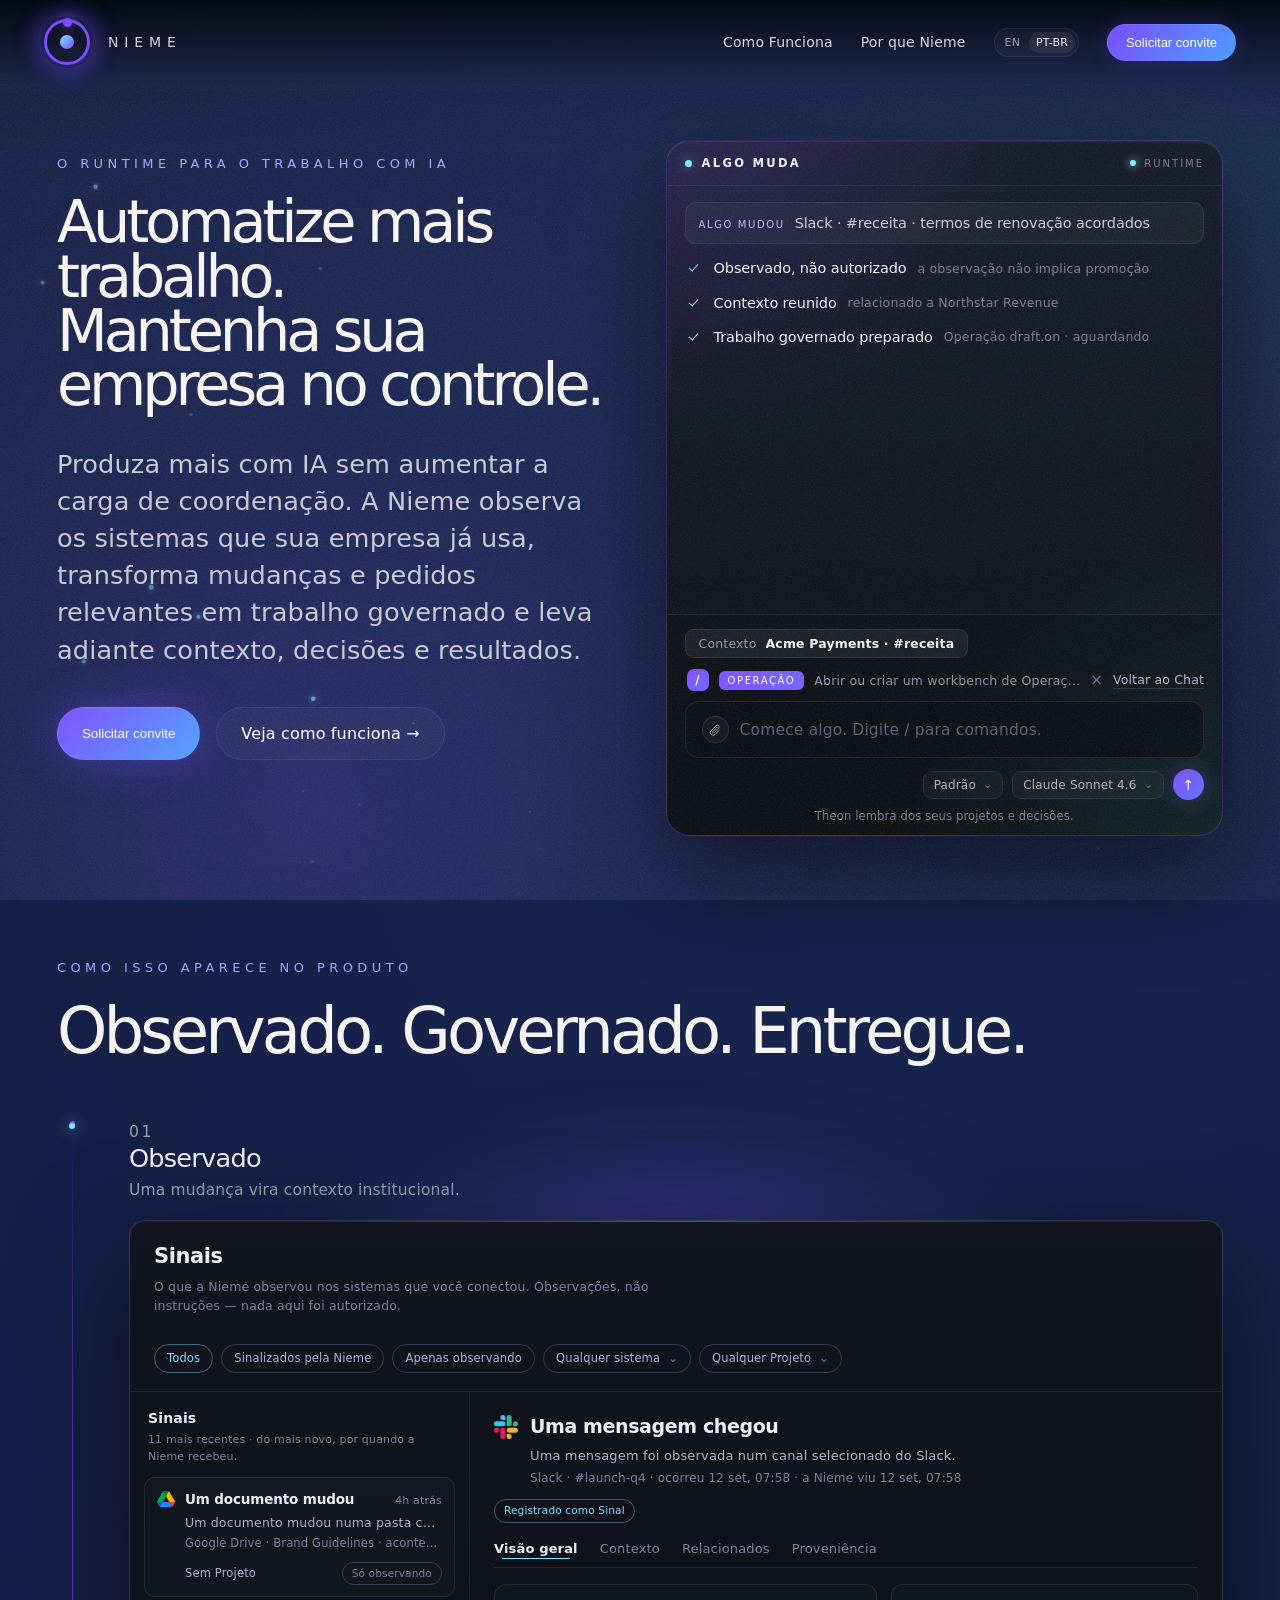
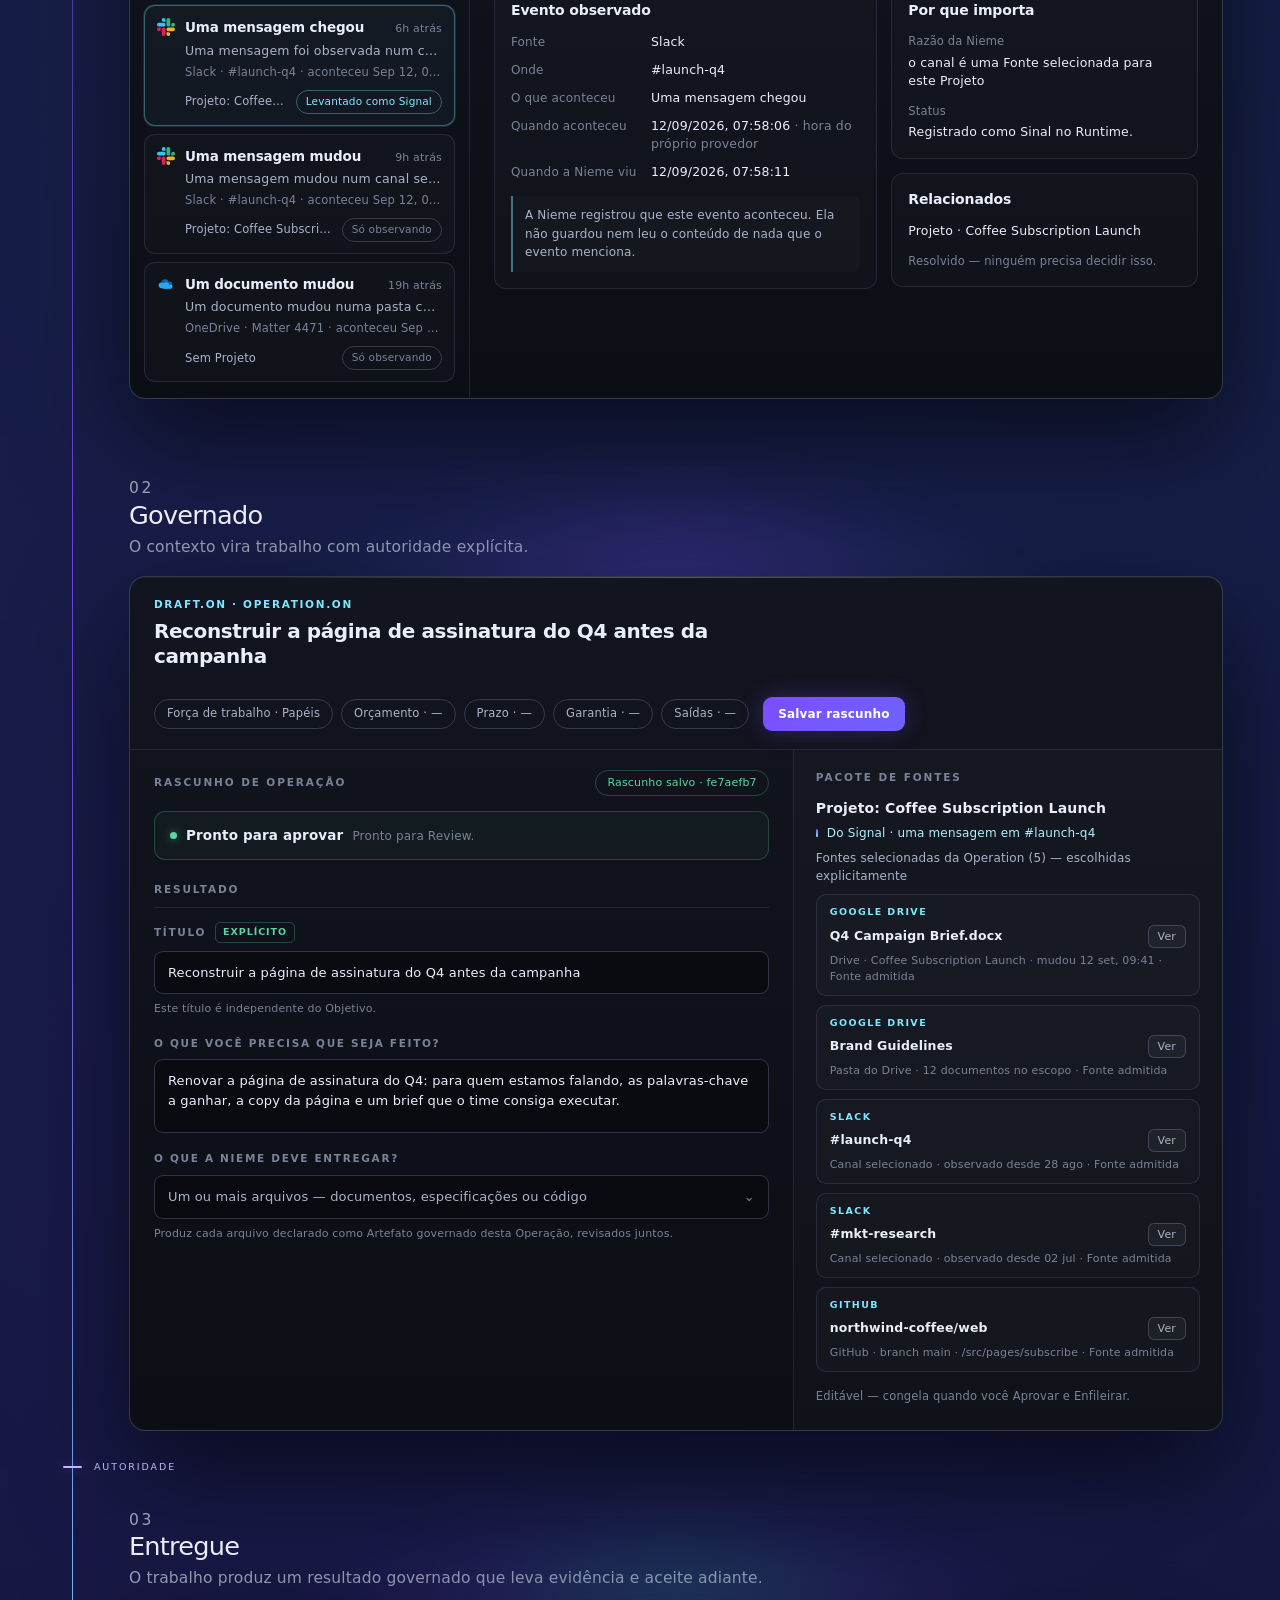
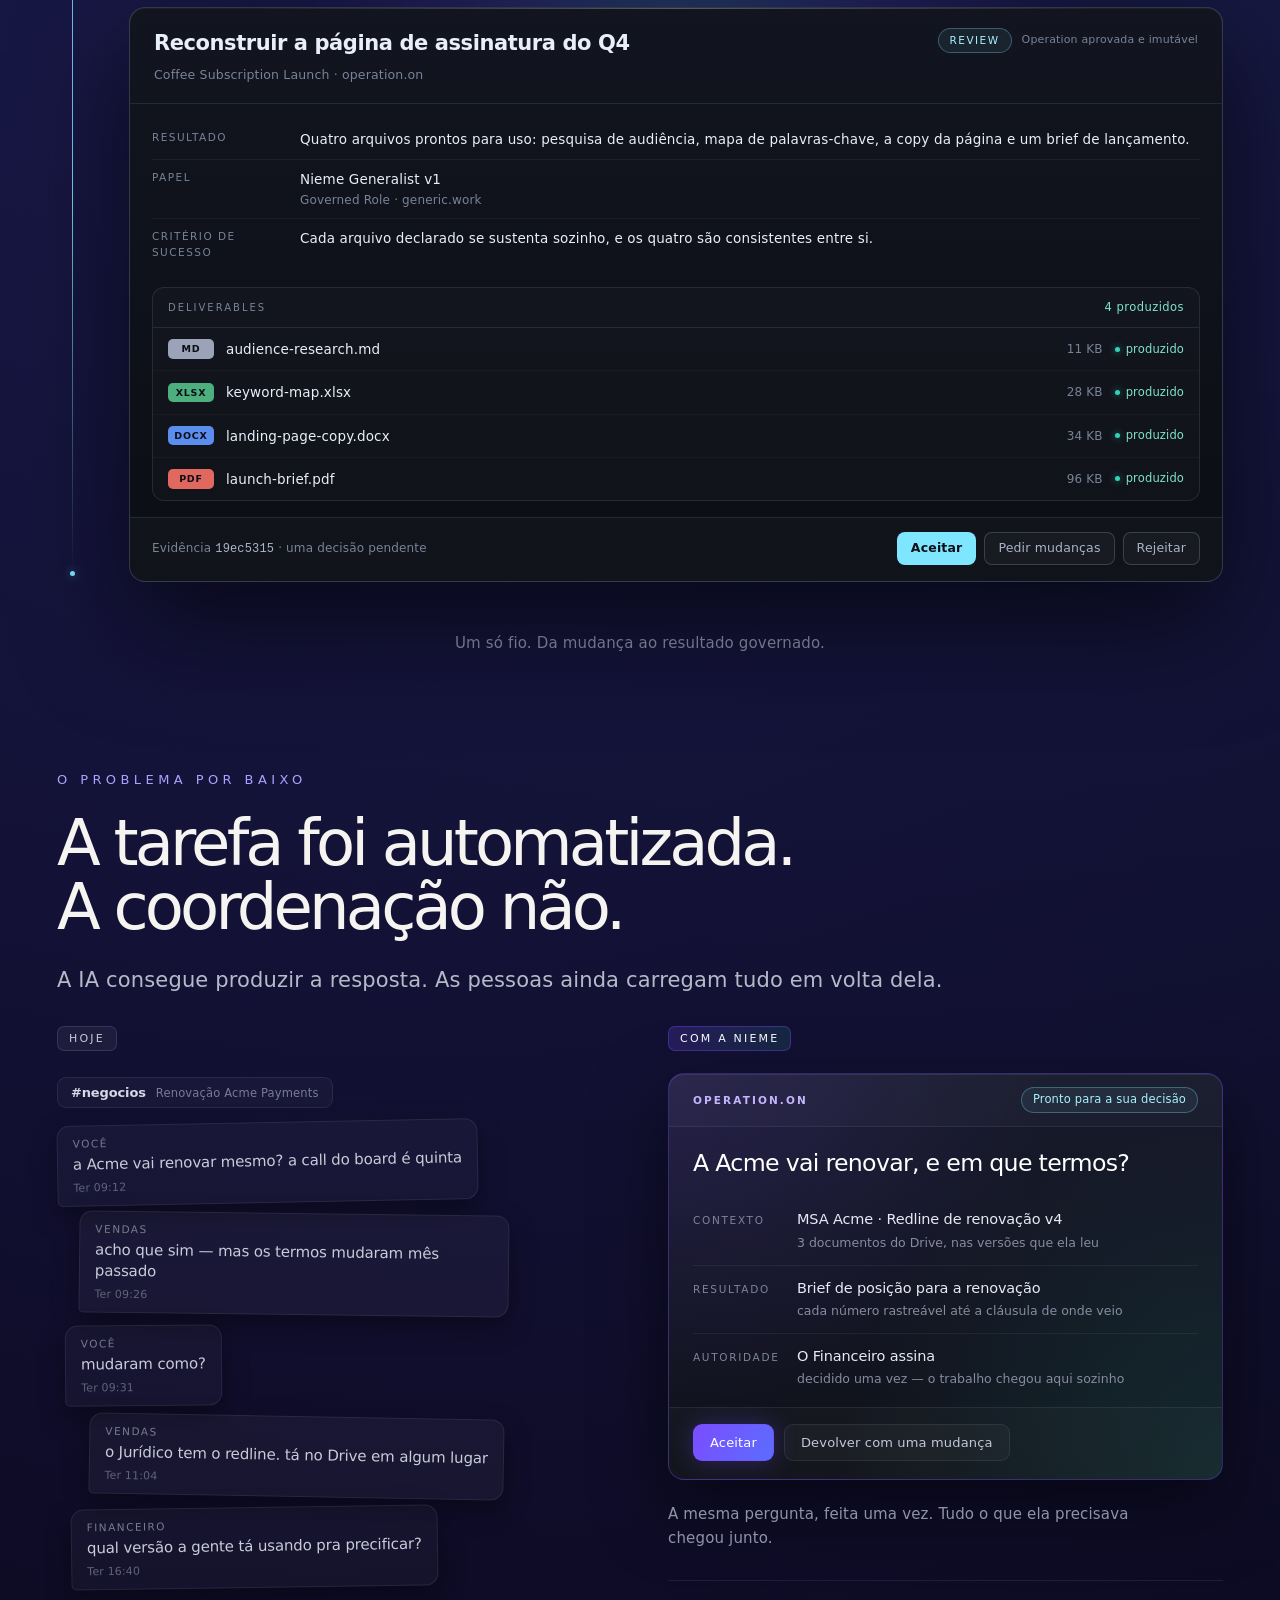
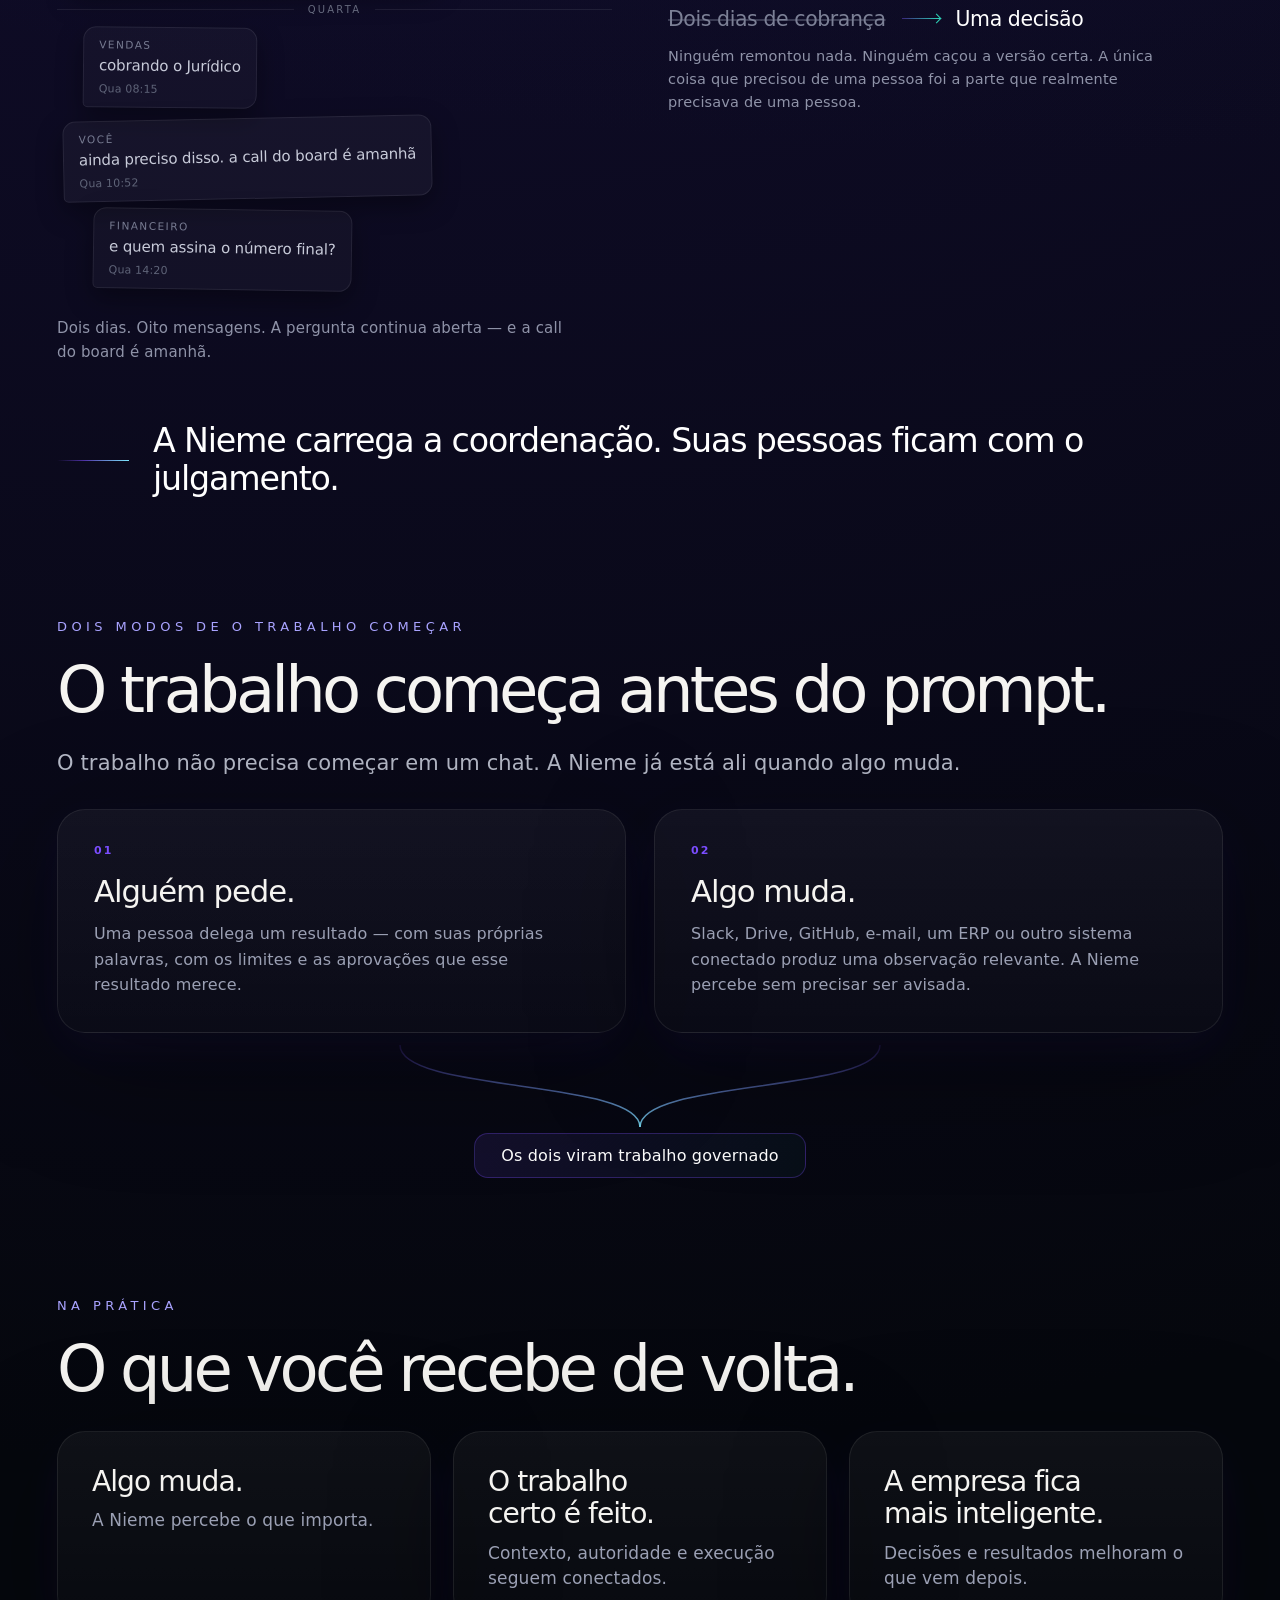
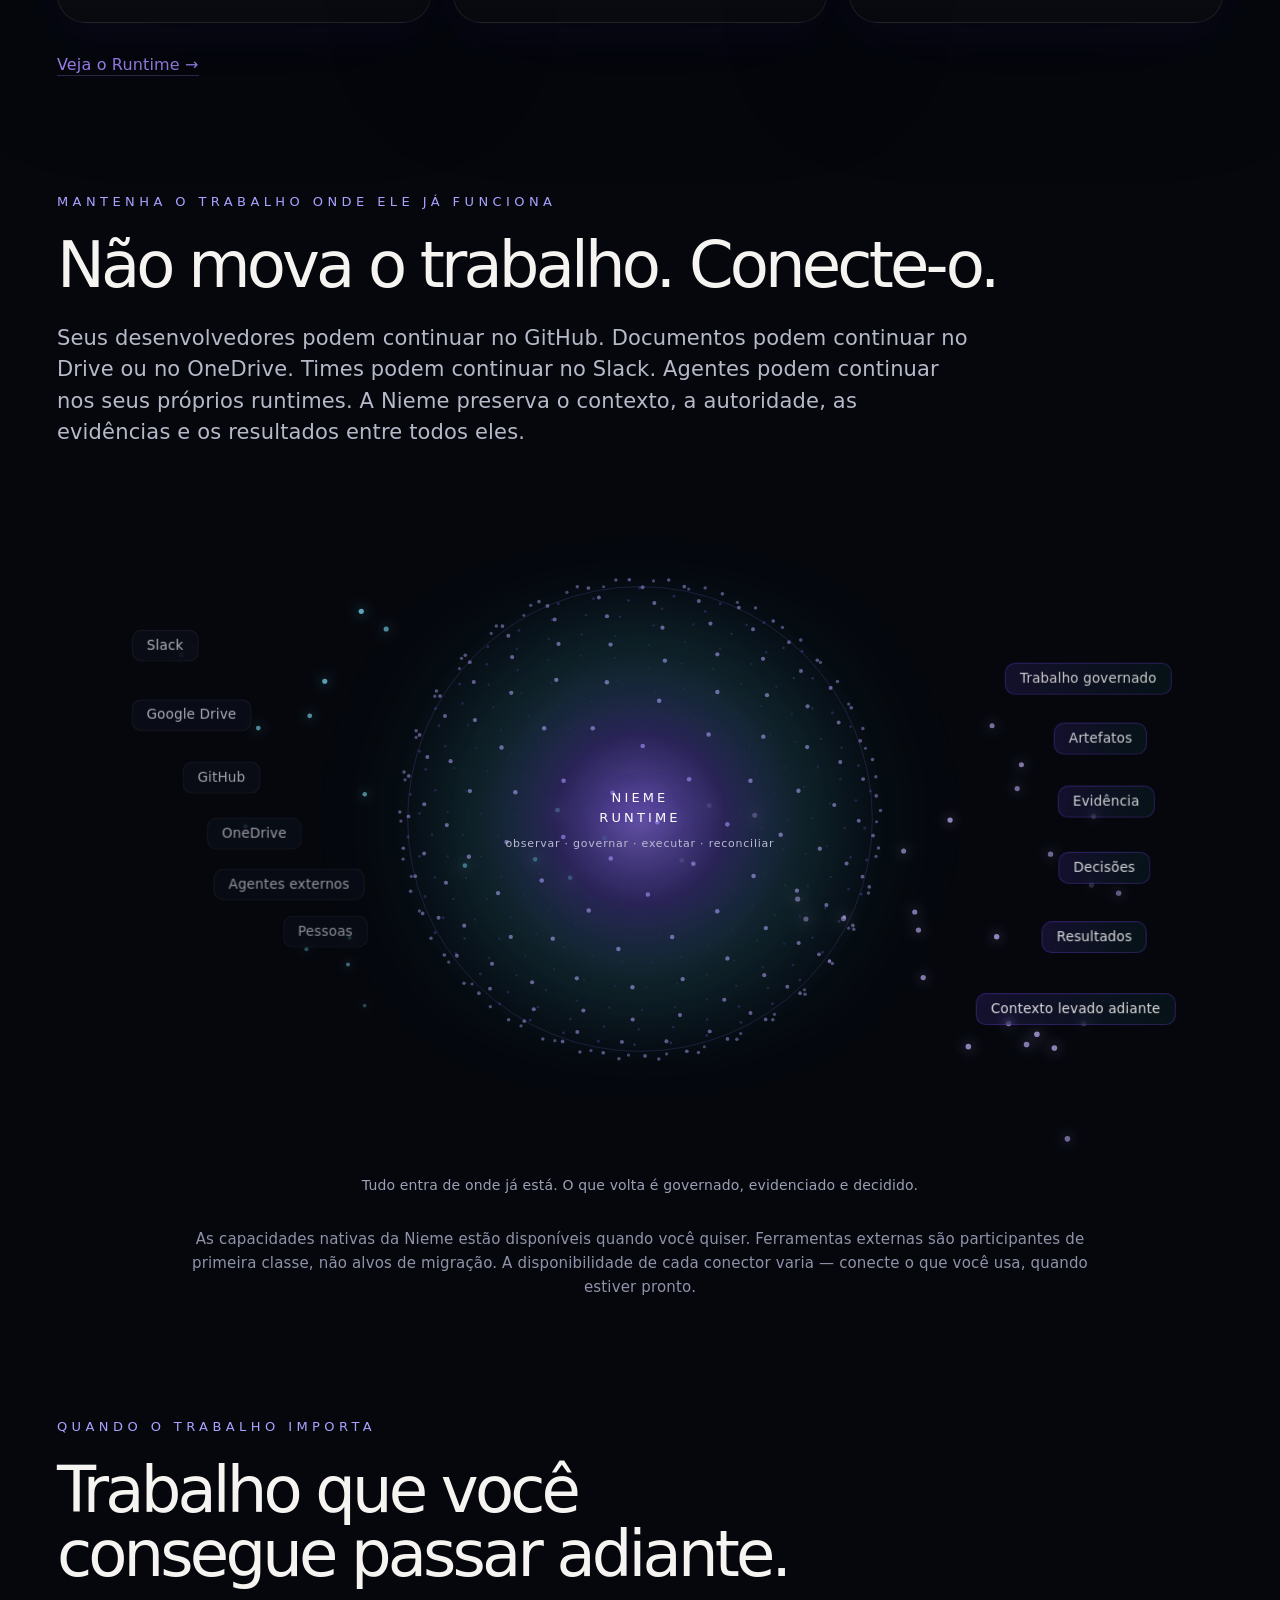
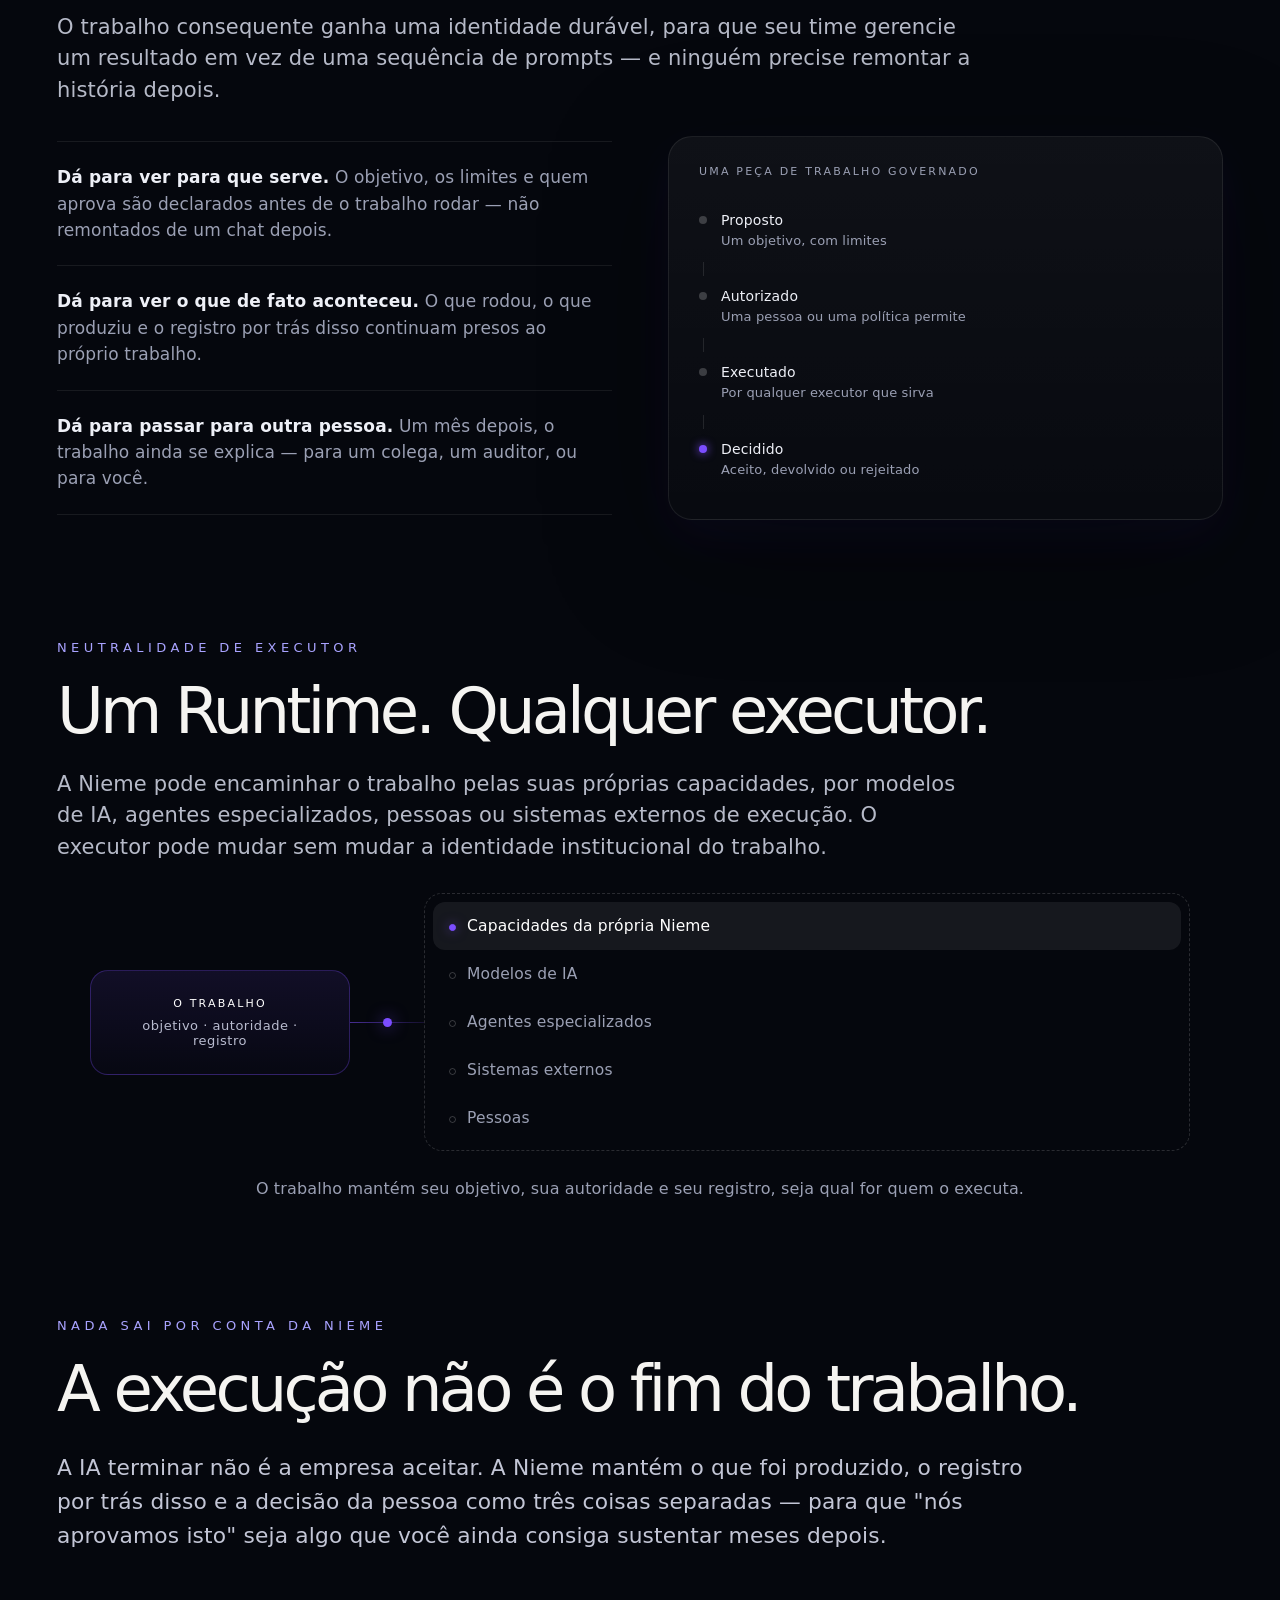
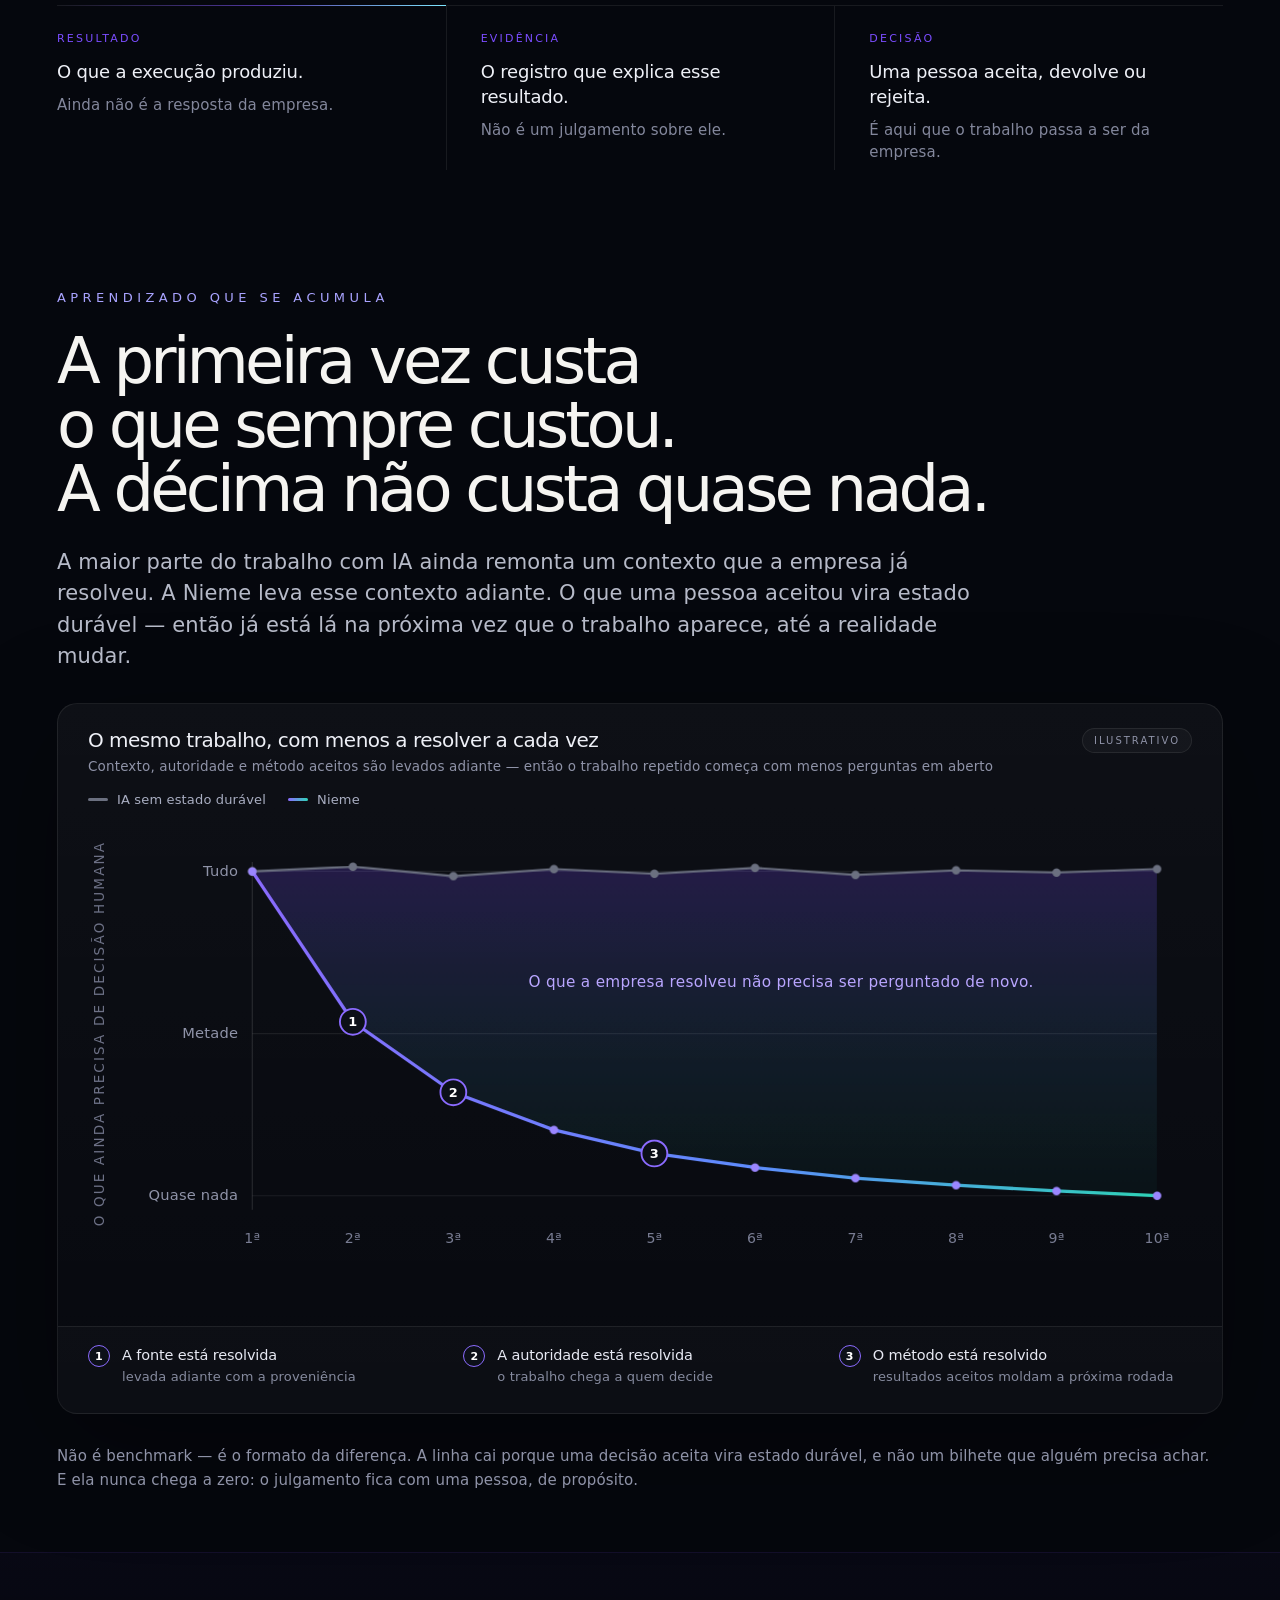
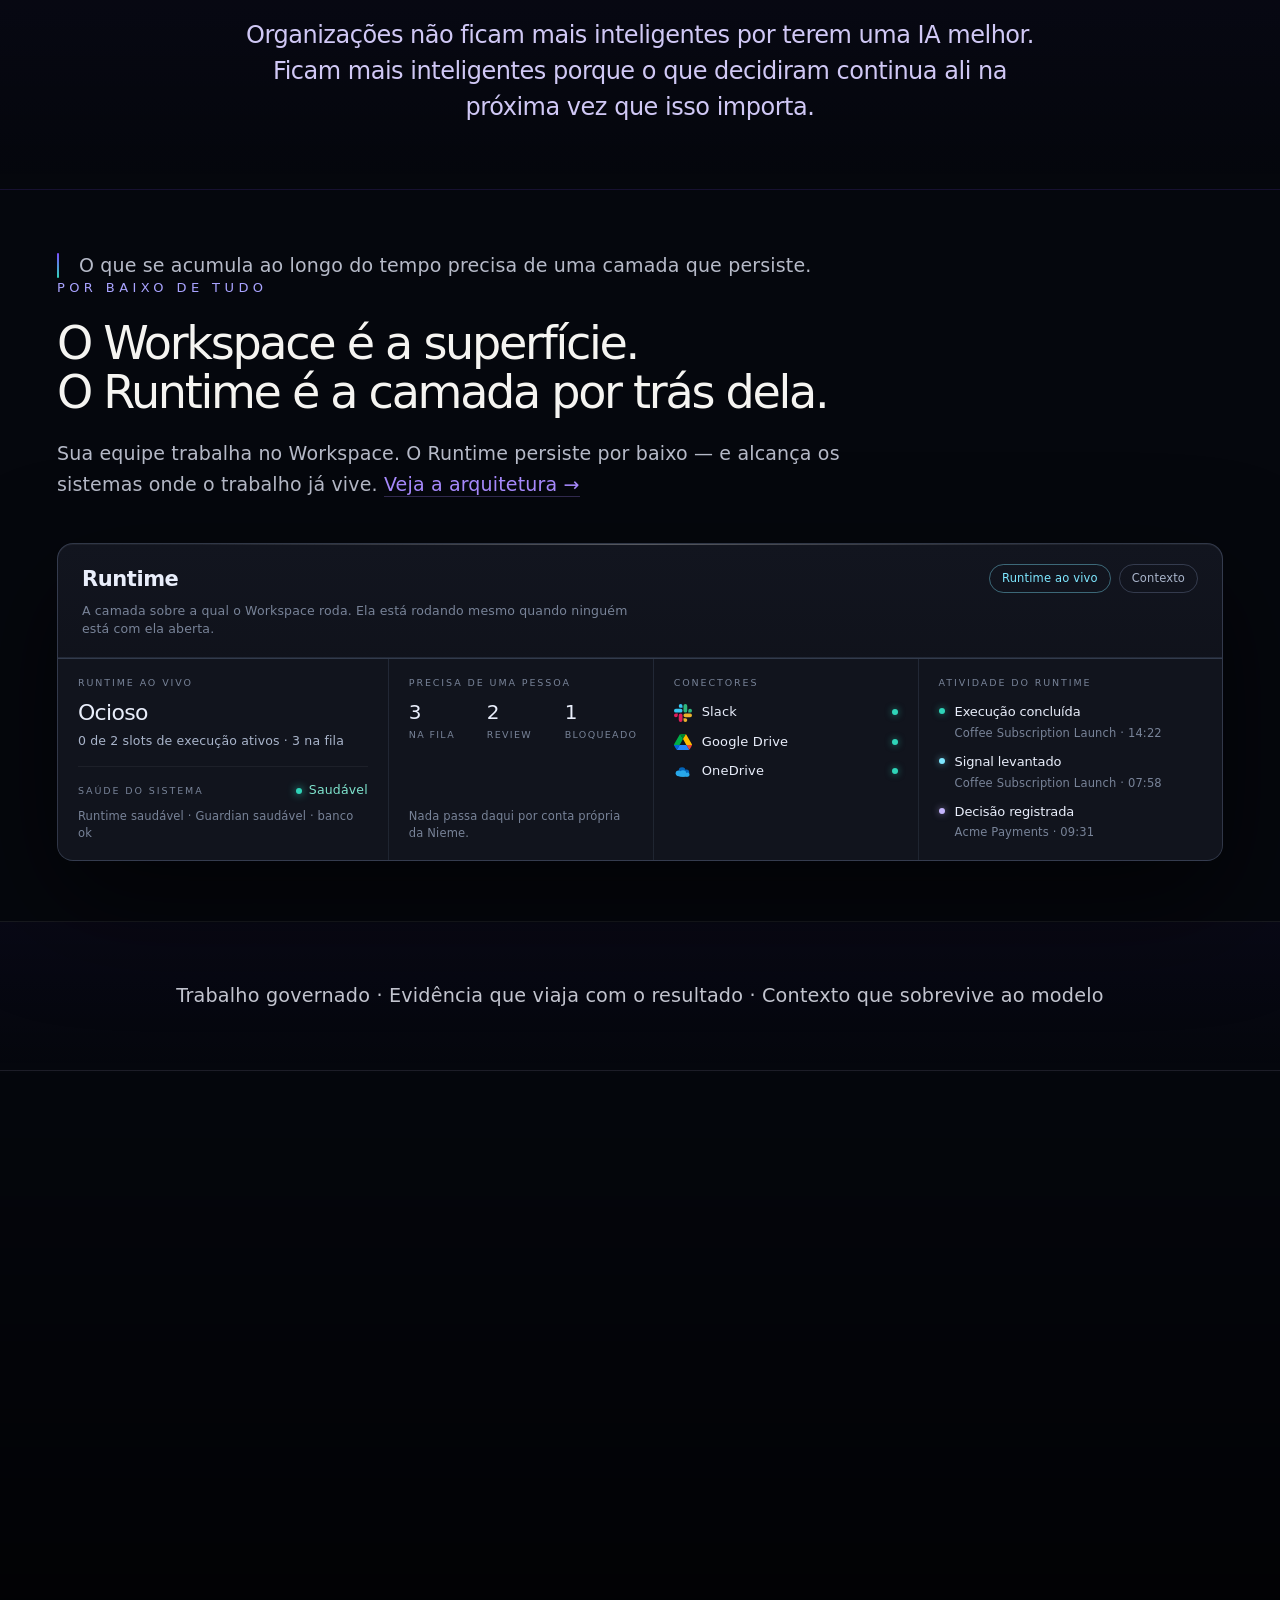
==== commit b11cc54f: "WEBSITE-WHY-NIEME-001 — the phone header is still, the index loses its stray rule, WhatsApp joins TH" ====
--- a/pt-br/index.html
+++ b/pt-br/index.html
@@ -214,6 +214,10 @@
         <symbol id="i-github" viewBox="0 0 16 16">
           <path fill="#e6edf3" fill-rule="evenodd" d="M8 0C3.58 0 0 3.58 0 8c0 3.54 2.29 6.53 5.47 7.59.4.07.55-.17.55-.38 0-.19-.01-.82-.01-1.49-2.01.37-2.53-.49-2.69-.94-.09-.23-.48-.94-.82-1.13-.28-.15-.68-.52-.01-.53.63-.01 1.08.58 1.23.82.72 1.21 1.87.87 2.33.66.07-.52.28-.87.51-1.07-1.78-.2-3.64-.89-3.64-3.95 0-.87.31-1.59.82-2.15-.08-.2-.36-1.02.08-2.12 0 0 .67-.21 2.2.82.64-.18 1.32-.27 2-.27.68 0 1.36.09 2 .27 1.53-1.04 2.2-.82 2.2-.82.44 1.1.16 1.92.08 2.12.51.56.82 1.27.82 2.15 0 3.07-1.87 3.75-3.65 3.95.29.25.54.73.54 1.48 0 1.07-.01 1.93-.01 2.2 0 .21.15.46.55.38A8.01 8.01 0 0 0 16 8c0-4.42-3.58-8-8-8z"/>
         </symbol>
+        <symbol id="i-whatsapp" viewBox="0 0 32 32">
+          <circle cx="16" cy="16" r="16" fill="#25D366"/>
+          <path fill="#fff" d="M16.1 6.4a9.6 9.6 0 0 0-8.3 14.4L6.4 25.6l4.9-1.3a9.6 9.6 0 1 0 4.8-17.9zm0 17.5a7.9 7.9 0 0 1-4-1.1l-.3-.2-2.9.8.8-2.8-.2-.3a7.9 7.9 0 1 1 6.6 3.6zm4.5-5.9c-.2-.1-1.4-.7-1.7-.8-.2-.1-.4-.1-.5.1l-.7.9c-.1.2-.3.2-.5.1a6.5 6.5 0 0 1-1.9-1.2 7.2 7.2 0 0 1-1.3-1.7c-.1-.2 0-.3.1-.4l.4-.5.2-.4v-.4l-.8-1.9c-.2-.5-.4-.4-.5-.4h-.5c-.2 0-.4.1-.6.3-.2.2-.8.8-.8 2s.8 2.3.9 2.5c.1.2 1.6 2.5 4 3.5.6.2 1 .4 1.3.5.6.2 1.1.2 1.5.1.5-.1 1.4-.6 1.6-1.1.2-.6.2-1 .1-1.1z"/>
+        </symbol>
         <symbol id="i-onedrive" viewBox="0 0 48 32">
           <g fill="#0364B8"><circle cx="21.5" cy="12.5" r="9"/><circle cx="33" cy="17" r="7.5"/></g>
           <g fill="#28A8EA">
--- a/styles.css
+++ b/styles.css
@@ -6,16 +6,28 @@
 /* --breath is the single period every pulsing thing on this page uses.
    script.js draws the ambient canvas on the same number (BREATH=3900). */
 :root{--breath:3900ms}
-.pulse{position:fixed;inset:0;width:100%;height:100%;z-index:0;pointer-events:none;display:block}
+/* The nav is a blurred translucent bar. Anything moving behind it is resampled
+   by backdrop-filter every frame, which is what was left making the header
+   shimmer while the page sat still. The field simply does not paint under the
+   chrome — it has nothing to say up there anyway. */
+.pulse{position:fixed;inset:0;width:100%;height:100%;z-index:0;pointer-events:none;display:block;
+  -webkit-mask-image:linear-gradient(180deg,transparent 0,transparent 86px,#000 156px);
+  mask-image:linear-gradient(180deg,transparent 0,transparent 86px,#000 156px)}
 main,footer,.nav{position:relative;z-index:1}
 .nav{z-index:20}
 @keyframes nieme-breath{0%,100%{opacity:.62;transform:scale(1)}50%{opacity:1;transform:scale(1.035)}}
-@keyframes nieme-glow{0%,100%{box-shadow:0 0 22px #6c4cff5c}50%{box-shadow:0 0 40px #6c4cffb3,0 0 76px #2fd4b826}}
-/* the brand mark is the one thing that never stops: it orbits AND it breathes */
-.glyph{animation:nieme-glow var(--breath) ease-in-out infinite}
+/* The mark breathes on its OWN composited layer. Animating box-shadow on .glyph
+   repainted the whole header every frame — measured: with the glyph animation
+   off the header changed 0 pixels between frames, with it on it changed
+   thousands, which is what reads on a phone as the header moving by itself. */
+@keyframes nieme-glow{0%,100%{opacity:.35}50%{opacity:1}}
+.glyph::after{content:"";position:absolute;inset:-6px;border-radius:50%;pointer-events:none;
+  box-shadow:0 0 26px 2px #6c4cff8c;opacity:.6;will-change:opacity;
+  animation:nieme-glow var(--breath) ease-in-out infinite}
 @media (prefers-reduced-motion:reduce){
-  .glyph{animation:none}
-}
+  .glyph::after{animation:none;opacity:.6}
+}
+
 .grain{position:fixed;inset:0;pointer-events:none;opacity:.18;z-index:10;background-image:url("./grain.png");background-repeat:repeat;background-size:256px 256px;mix-blend-mode:screen}
 .nav{position:fixed;top:0;left:0;right:0;height:84px;z-index:20;display:flex;align-items:center;justify-content:space-between;padding:0 44px;background:linear-gradient(#05070de8,#05070d00);backdrop-filter:blur(12px)}
 .brand{display:flex;align-items:center;gap:18px;text-decoration:none;color:white;font-size:25px;letter-spacing:.42em}
@@ -1802,10 +1814,12 @@
 .theses{padding:0 var(--section-inline) clamp(40px,6vw,86px)}
 .th-index{list-style:none;max-width:1440px;margin:0 auto;padding:0;
   display:grid;grid-template-columns:repeat(3,minmax(0,1fr));gap:clamp(20px,3vw,48px)}
-.th-index li{display:flex;align-items:flex-start;gap:14px;min-width:0;
-  padding-top:18px;border-top:1px solid var(--line);
+/* no rule per item: the section border below is already the divider, and two
+   near-parallel rules is what made this read as a stray line */
+.th-index li{display:flex;align-items:center;gap:14px;min-width:0;
   font-size:clamp(17px,1.7vw,22px);line-height:1.3;letter-spacing:-.025em;color:#eef0f7}
-.th-n{flex:none;font-size:12px;letter-spacing:.16em;color:#a9a3ff;padding-top:.45em}
+.th-n{flex:none;font-size:11px;letter-spacing:.16em;color:#fff;padding:4px 9px;border-radius:6px;
+  background:linear-gradient(120deg,#7b4dff,#2fd4b8)}
 
 .wn{padding:var(--section-padding) var(--section-inline);border-top:1px solid var(--line)}
 .wn-copy{max-width:1440px;margin:0 auto}
@@ -1824,12 +1838,12 @@
 
 /* 01 — the systems stay where they are, and one layer runs under all of them */
 .stay{max-width:1440px;margin:clamp(40px,5vw,72px) auto 0}
-.stay-row{display:grid;grid-template-columns:repeat(4,minmax(0,1fr));gap:clamp(12px,1.6vw,22px)}
-.stay-sys{min-width:0;padding:22px 20px;border-radius:16px;border:1px solid var(--line);
+.stay-row{display:grid;grid-template-columns:repeat(5,minmax(0,1fr));gap:clamp(10px,1.3vw,18px)}
+.stay-sys{min-width:0;padding:20px 18px;border-radius:16px;border:1px solid var(--line);
   background:linear-gradient(180deg,#ffffff09,#ffffff03);
   display:flex;flex-direction:column;align-items:flex-start;gap:12px}
 .stay-ico{width:26px;height:26px;display:block;flex:none}
-.stay-name{font-size:16px;color:#eef0f7;letter-spacing:-.015em}
+.stay-name{font-size:15px;color:#eef0f7;letter-spacing:-.015em}
 .stay-note{font-size:12.5px;color:#8f93a8;line-height:1.4}
 .stay-line{height:34px;margin:0 6%;position:relative}
 .stay-line::before{content:"";position:absolute;left:0;right:0;top:50%;height:1px;
@@ -1841,6 +1855,7 @@
   display:flex;align-items:center;justify-content:center;gap:18px;flex-wrap:wrap;text-align:center}
 .stay-layer-name{font-size:12px;letter-spacing:.22em;color:#fff}
 .stay-layer-note{font-size:13.5px;color:#b9bcd0;letter-spacing:.02em}
+.stay-avail{margin:16px 0 0;font-size:12.5px;line-height:1.5;color:#787c92;text-align:center}
 
 /* 03 — a seam a model change cannot cross */
 .endure{max-width:1440px;margin:clamp(40px,5vw,72px) auto 0;
@@ -1864,11 +1879,15 @@
 .endure-note{max-width:1440px;margin:clamp(28px,3.4vw,44px) auto 0;
   font-size:16.5px;line-height:1.65;color:#9ba0b4;max-width:70ch}
 
+@media (max-width:1200px){
+  .stay-row{grid-template-columns:repeat(3,minmax(0,1fr))}
+}
 @media (max-width:1000px){
   .th-index{grid-template-columns:minmax(0,1fr);gap:0}
-  .th-index li{padding:16px 0;border-top:1px solid var(--line)}
+  .th-index li{padding:14px 0;border-top:1px solid var(--line)}
   .wn-grid{grid-template-columns:minmax(0,1fr);row-gap:34px}
   .stay-row{grid-template-columns:repeat(2,minmax(0,1fr))}
+  .stay-note{font-size:12px}
   .endure{grid-template-columns:minmax(0,1fr);gap:0}
   .endure-seam{width:auto;height:1px;margin:18px 0;justify-self:stretch;
     background:linear-gradient(90deg,#7b4dff00,#7b4dff8c 20%,#2fd4b8 80%,#2fd4b800)}
@@ -1877,3 +1896,22 @@
 @media (max-width:560px){
   .stay-row{grid-template-columns:minmax(0,1fr)}
 }
+
+/* ---- phone: the header must be still --------------------------------------
+   On a phone the mark is ~30px and anything moving beside the wordmark reads as
+   a rendering glitch rather than as life. Measured: with these stopped the idle
+   header changes exactly 0 pixels. Desktop keeps the breath and the orbit.
+
+   NOTE: `.motion-ready .nav.is-animation-active .glyph b` re-applies the orbit
+   at specificity (0,4,1) partway down this file, so this block has to sit at the
+   END — an identical selector earlier in the file loses on source order. This is
+   the same trap that kept the mark orbiting under prefers-reduced-motion. */
+@media (max-width:700px){
+  .glyph::after{animation:none;opacity:.55}
+  .glyph b,
+  .motion-ready .nav.is-animation-active .glyph b{animation:none}
+}
+/* the inner-page hero atmosphere drifts directly behind the nav, and the blurred
+   bar resamples it the same way — it stops at the chrome too */
+.hero-bg{-webkit-mask-image:linear-gradient(180deg,transparent 0,transparent 86px,#000 156px);
+  mask-image:linear-gradient(180deg,transparent 0,transparent 86px,#000 156px)}
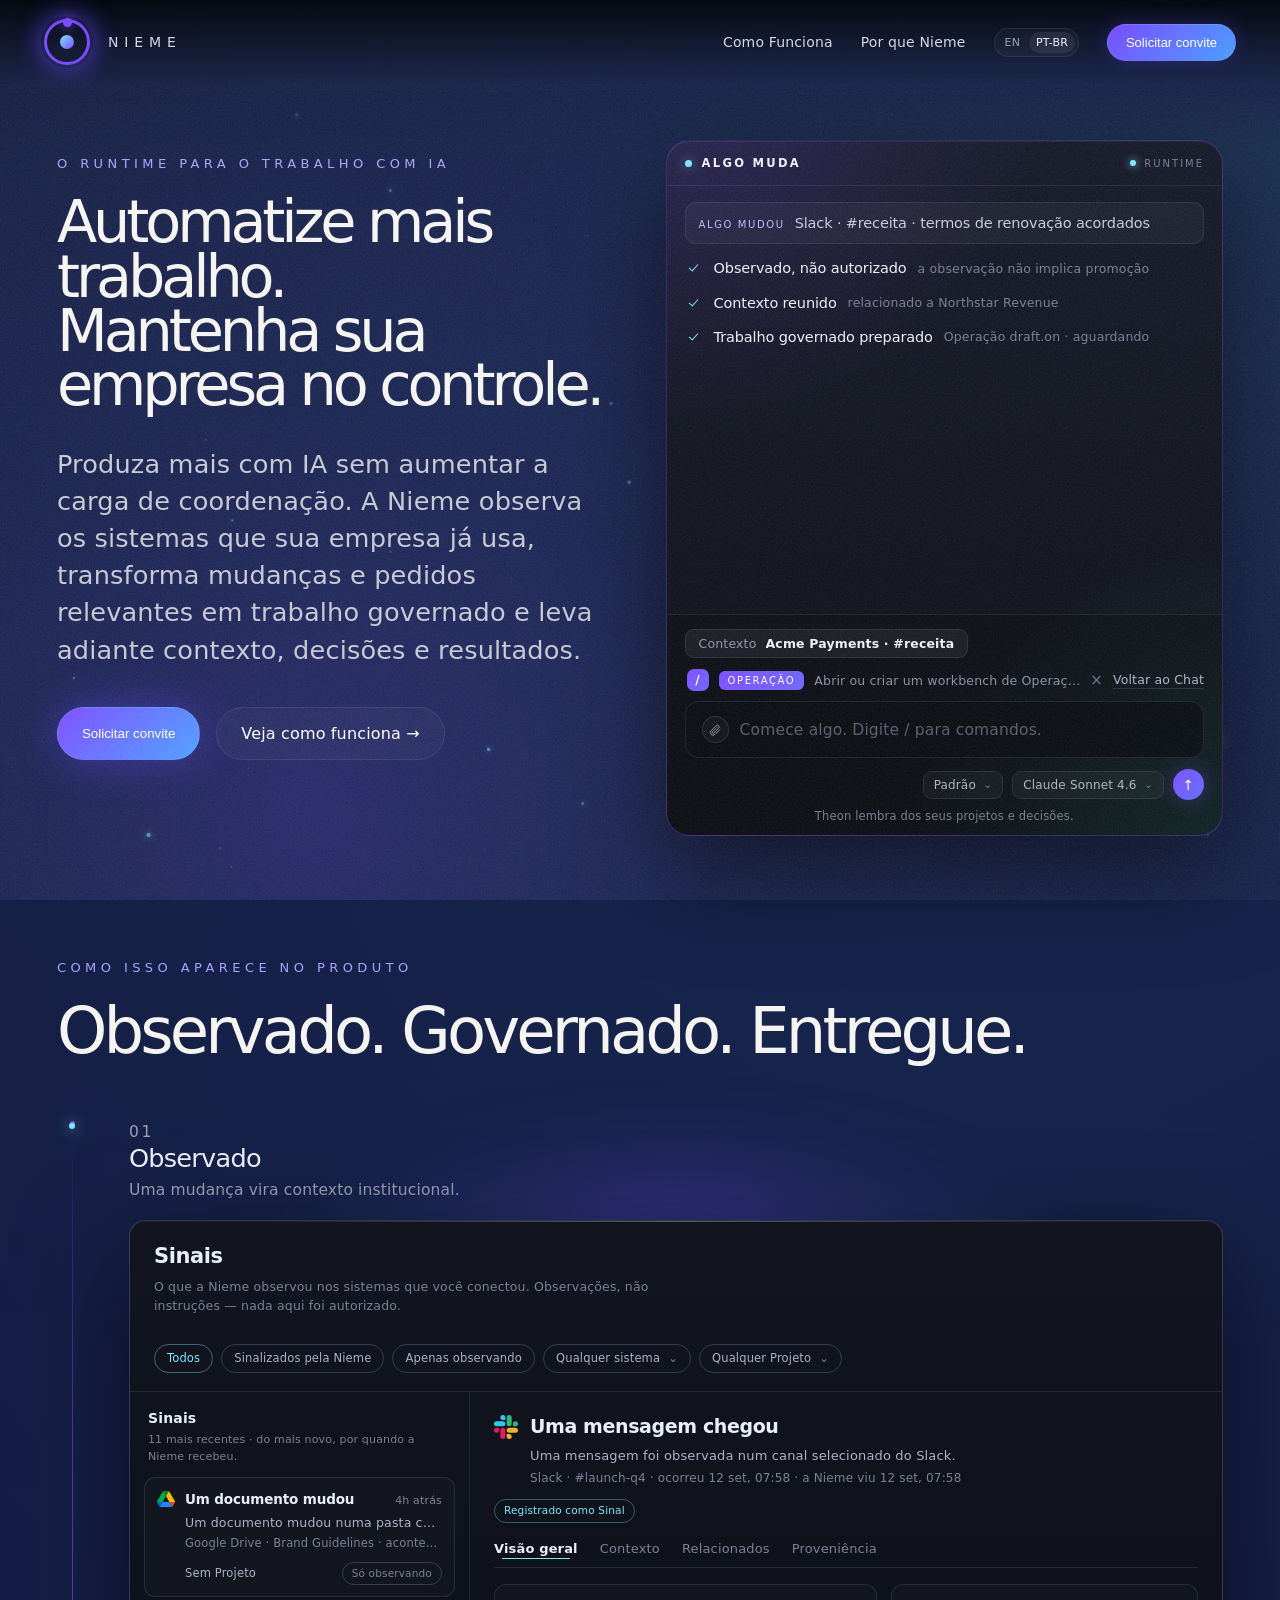
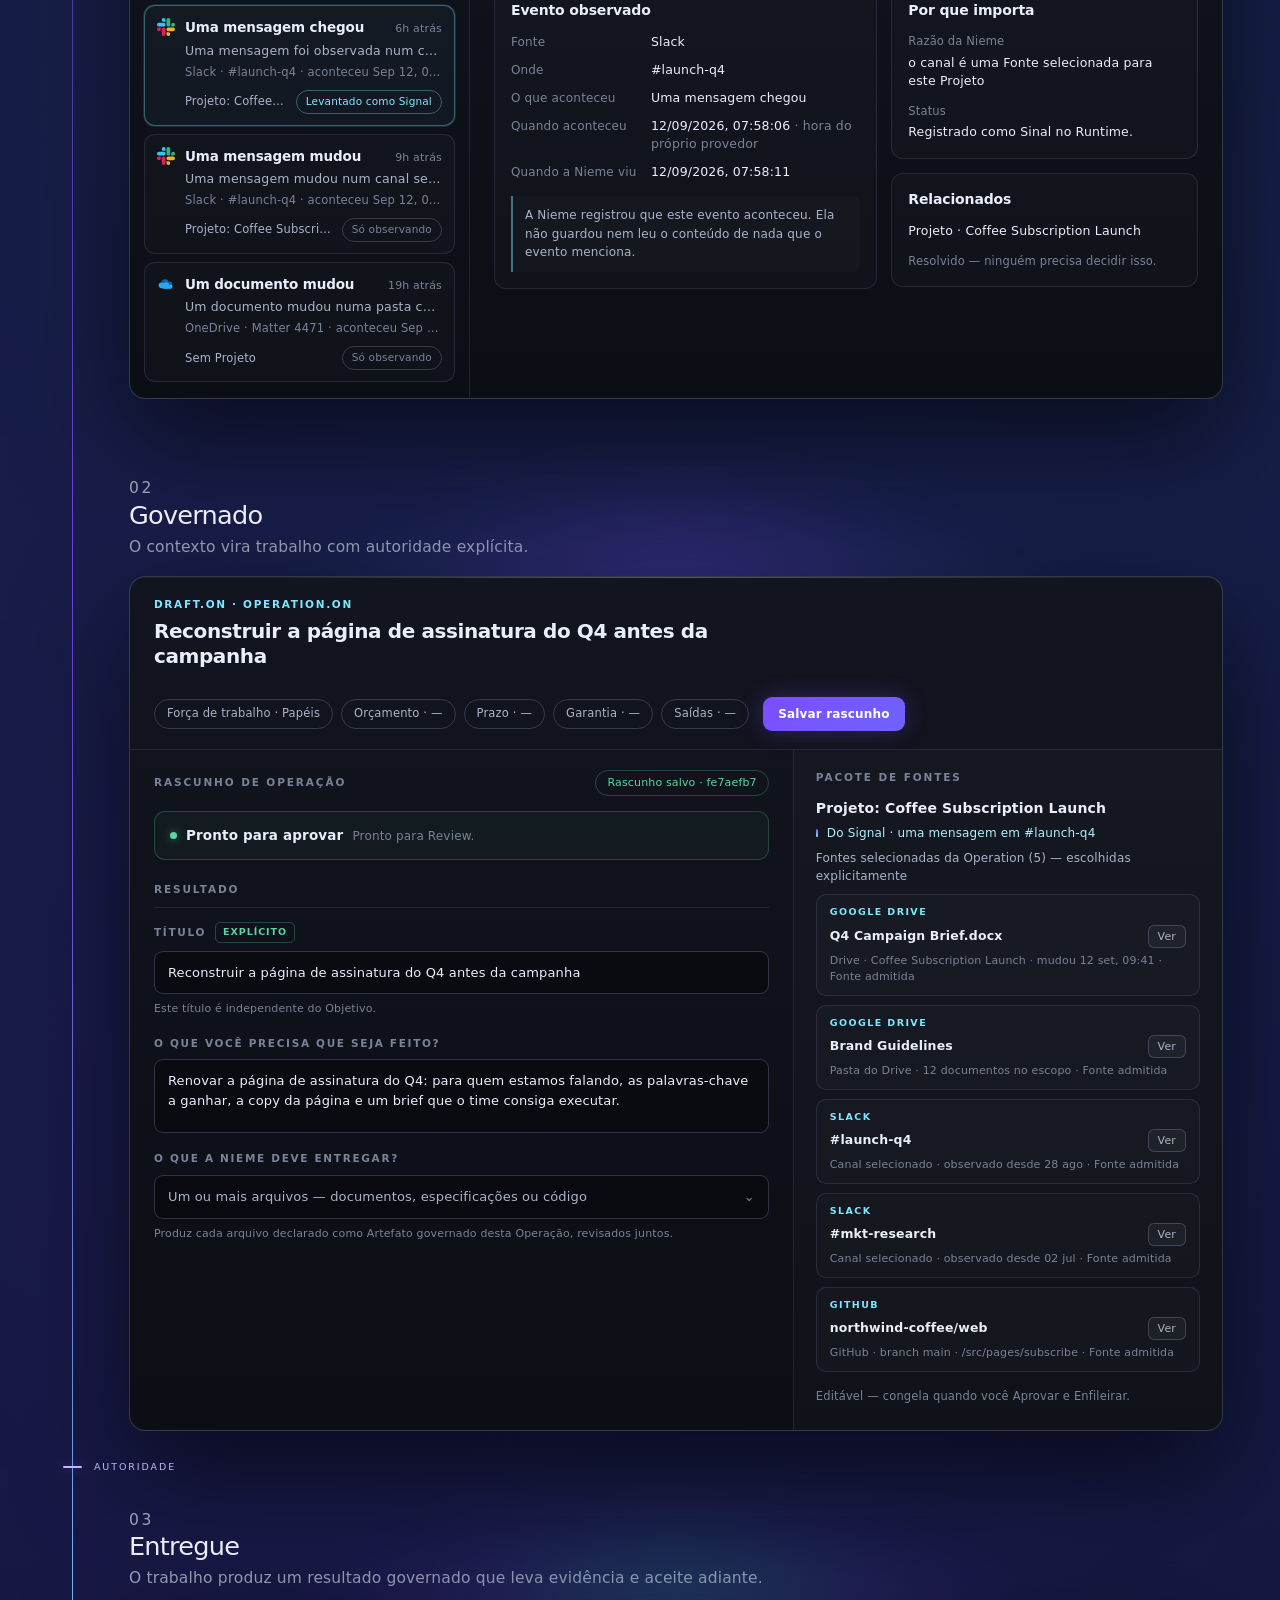
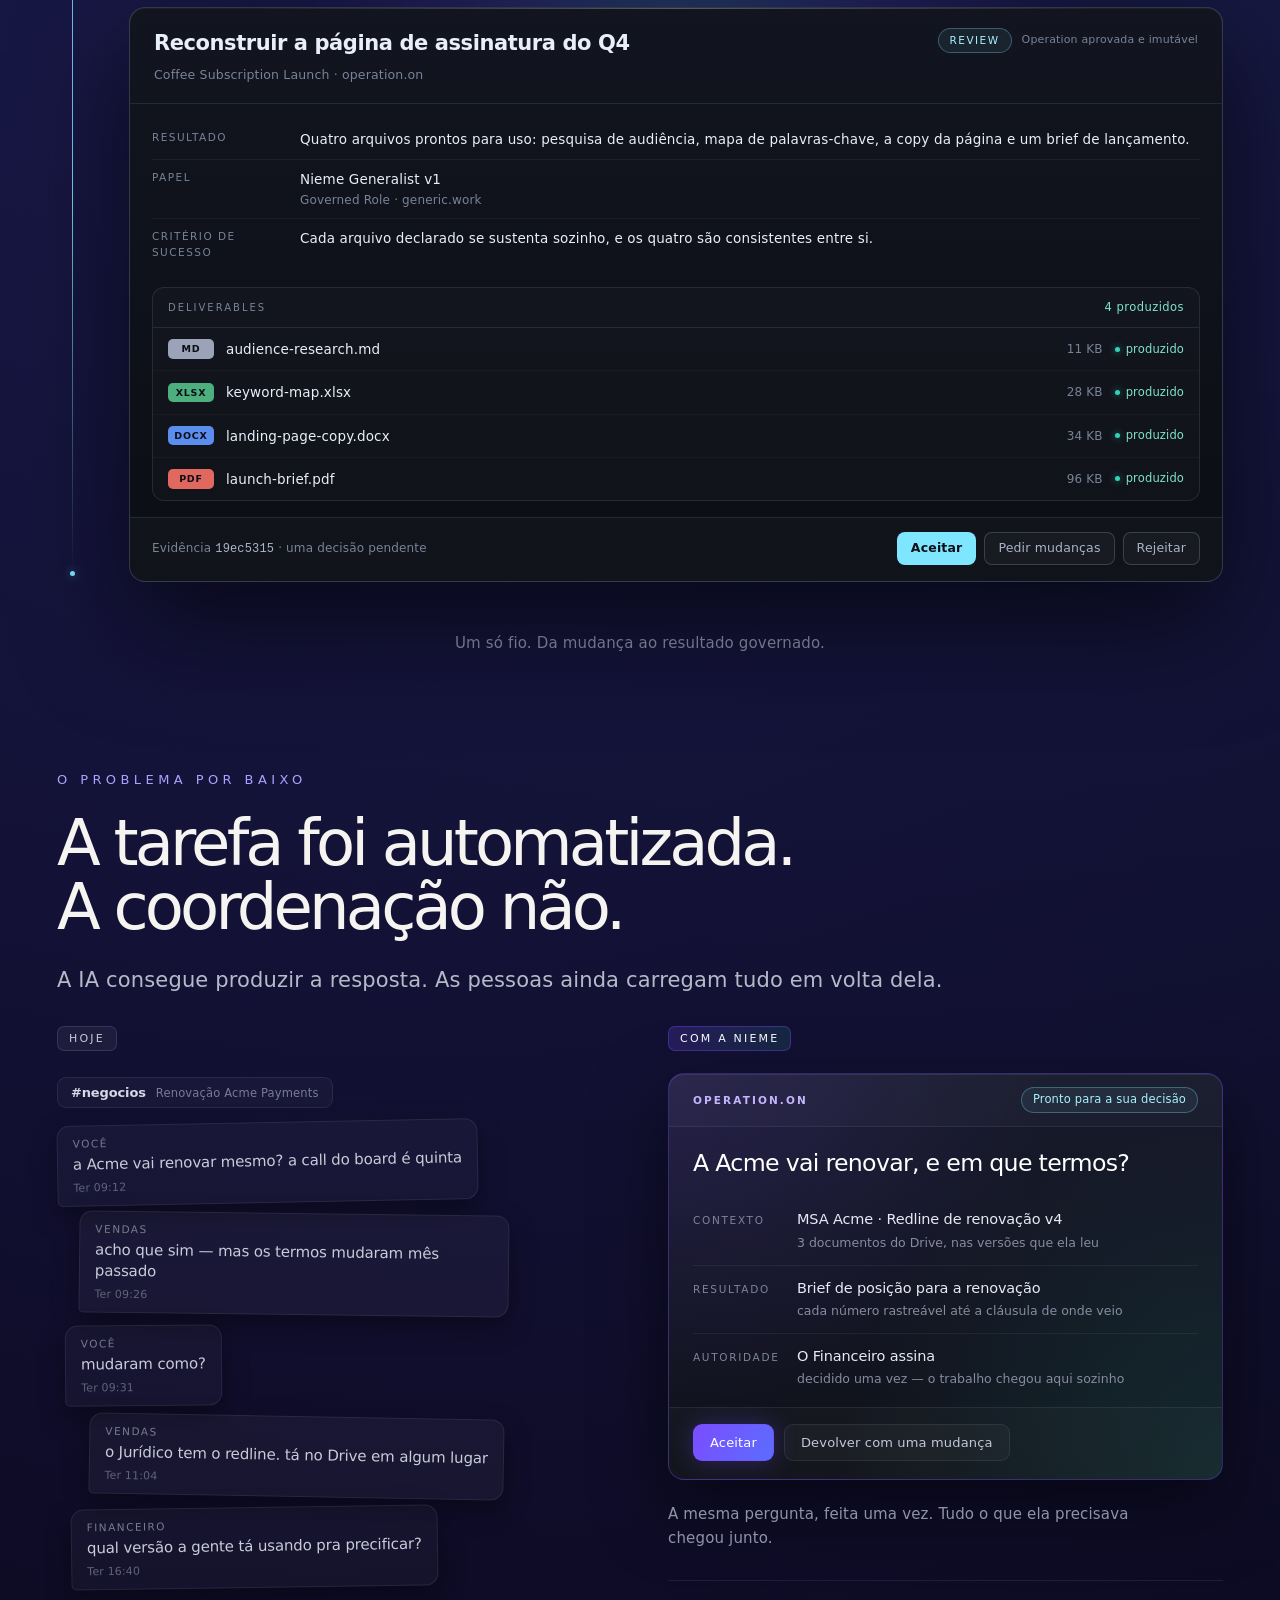
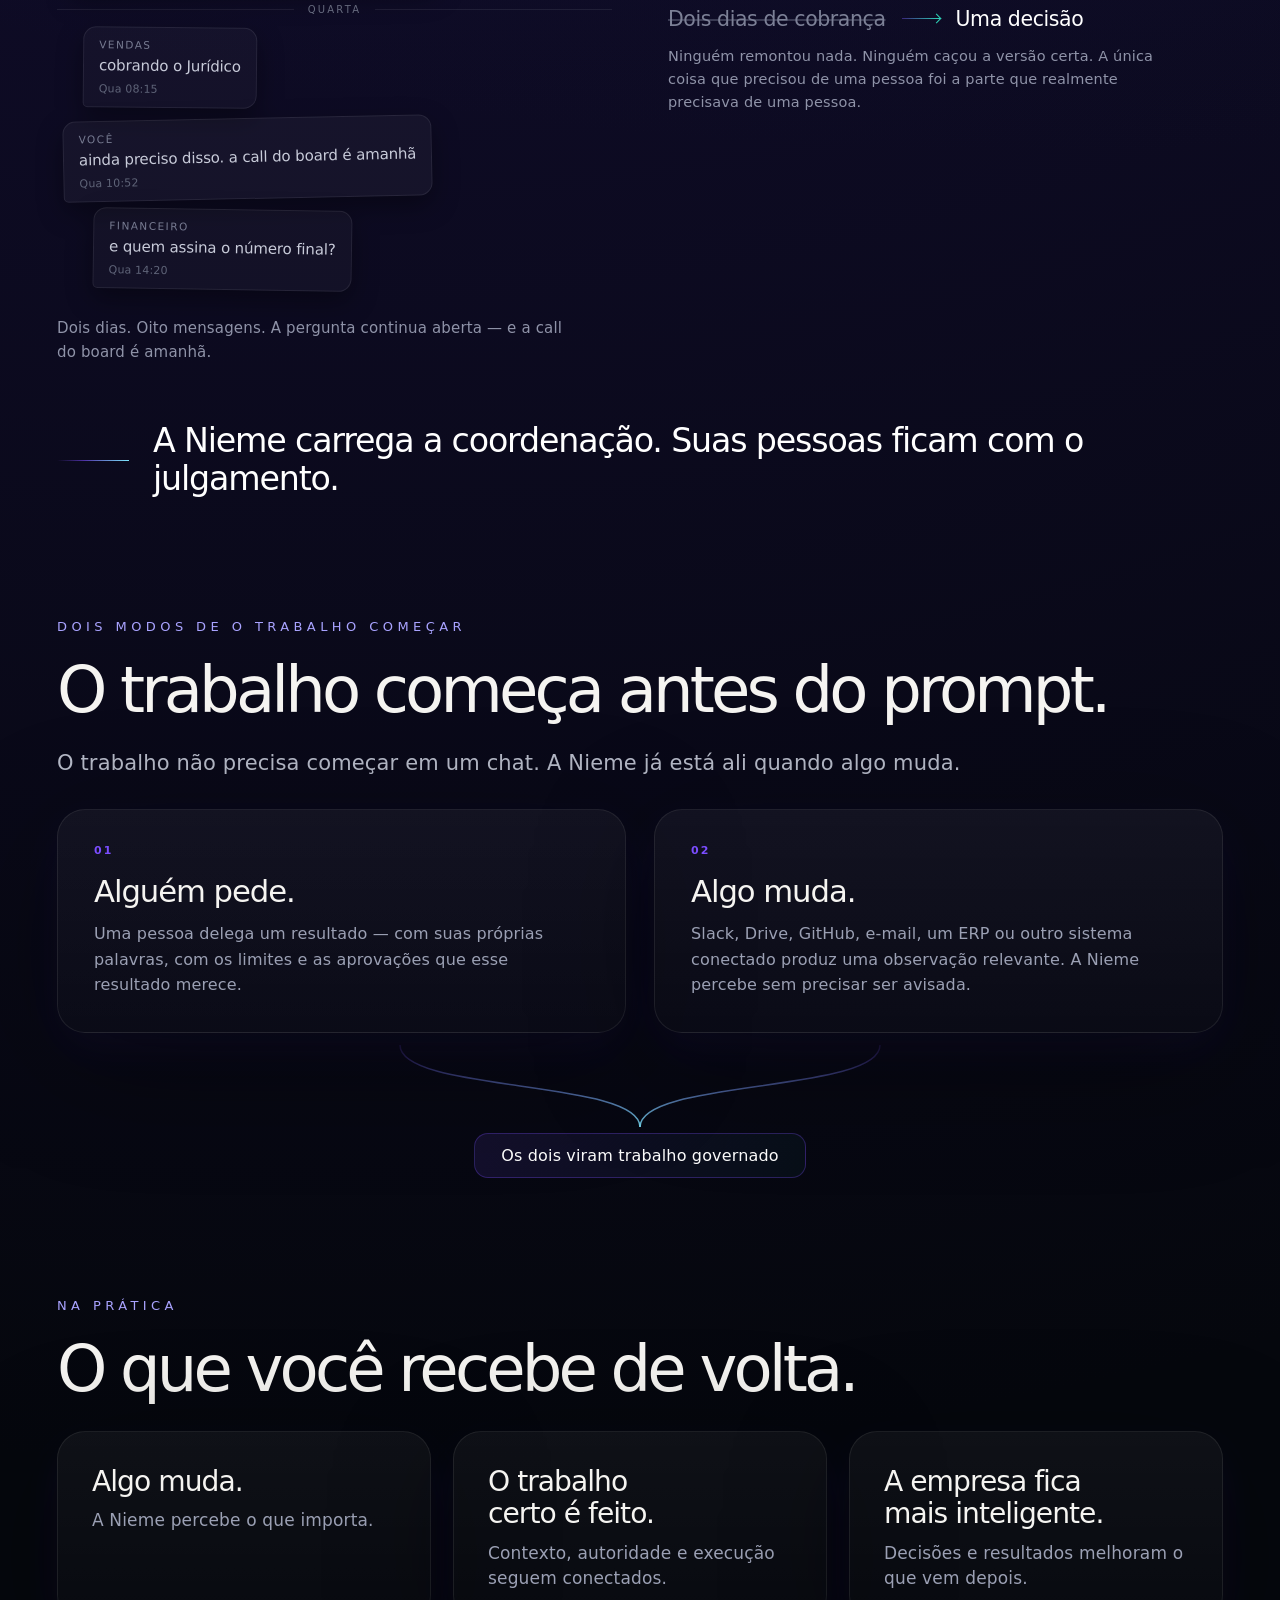
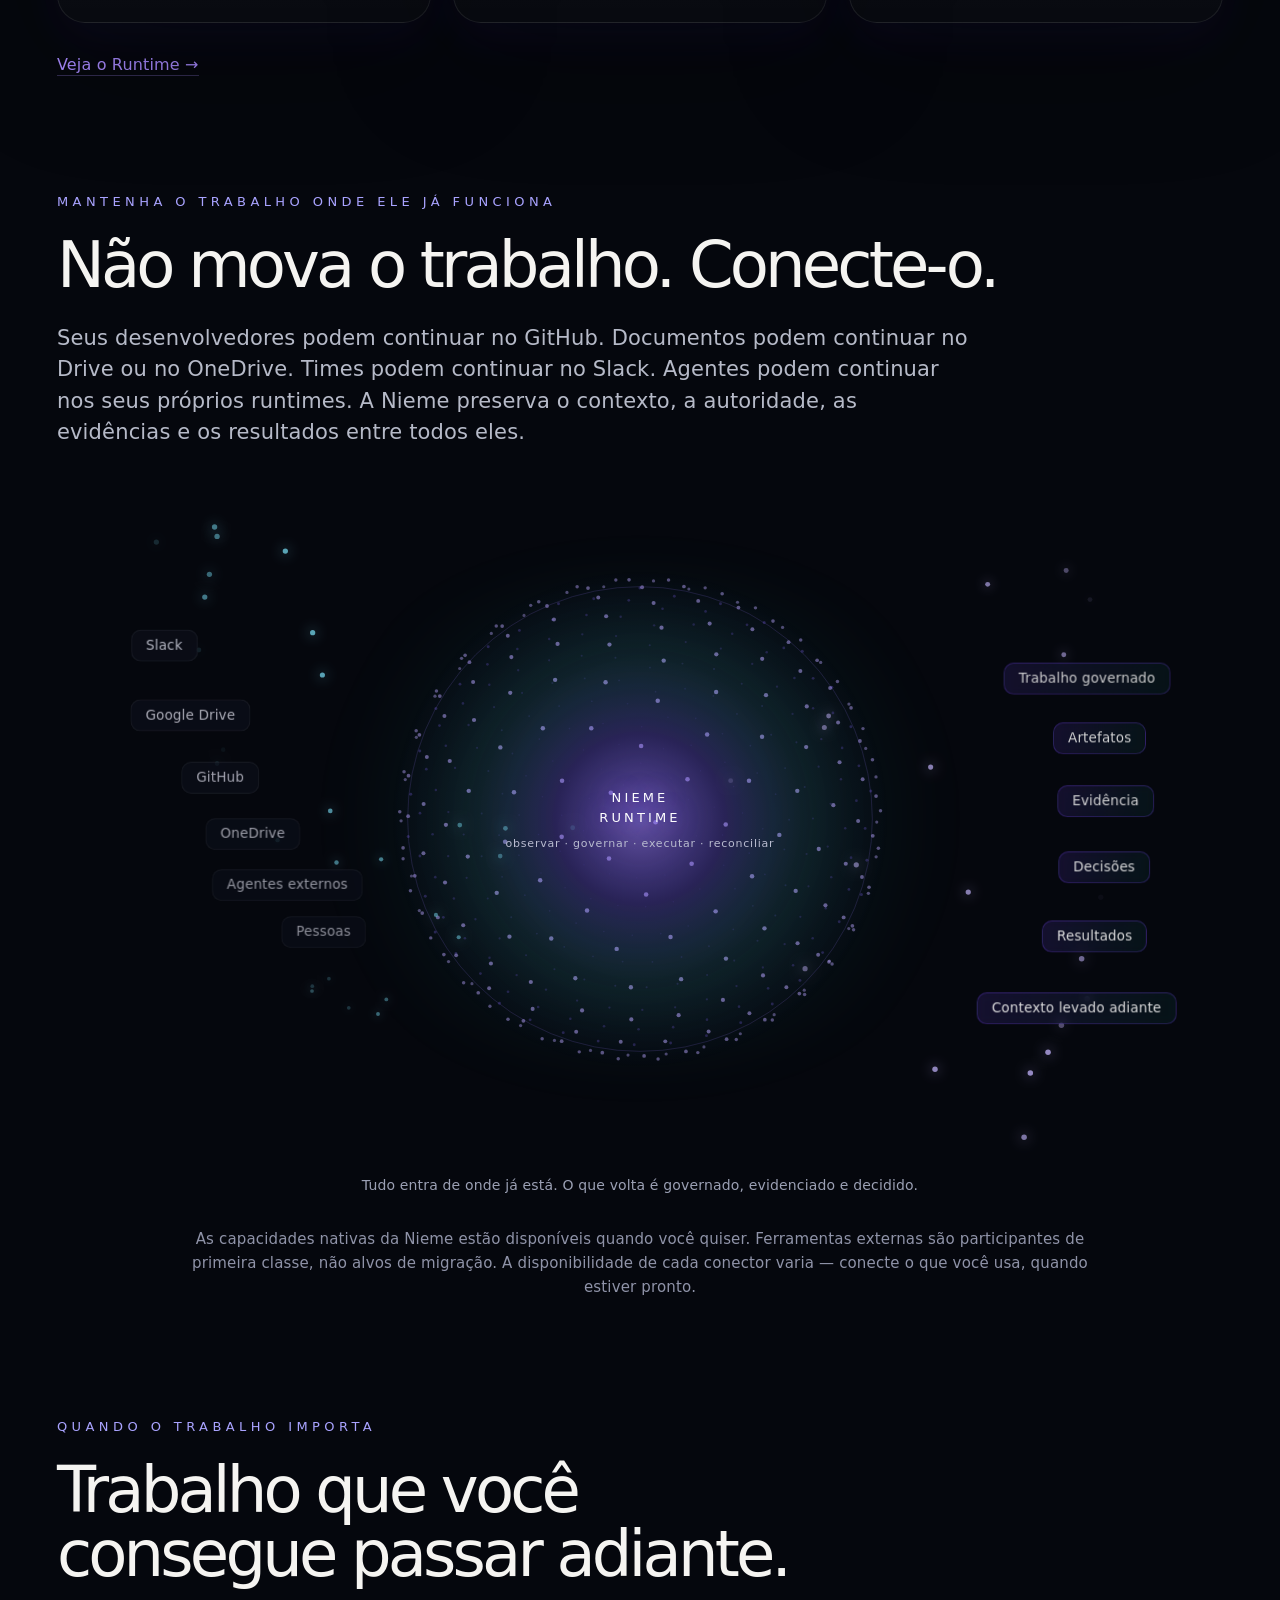
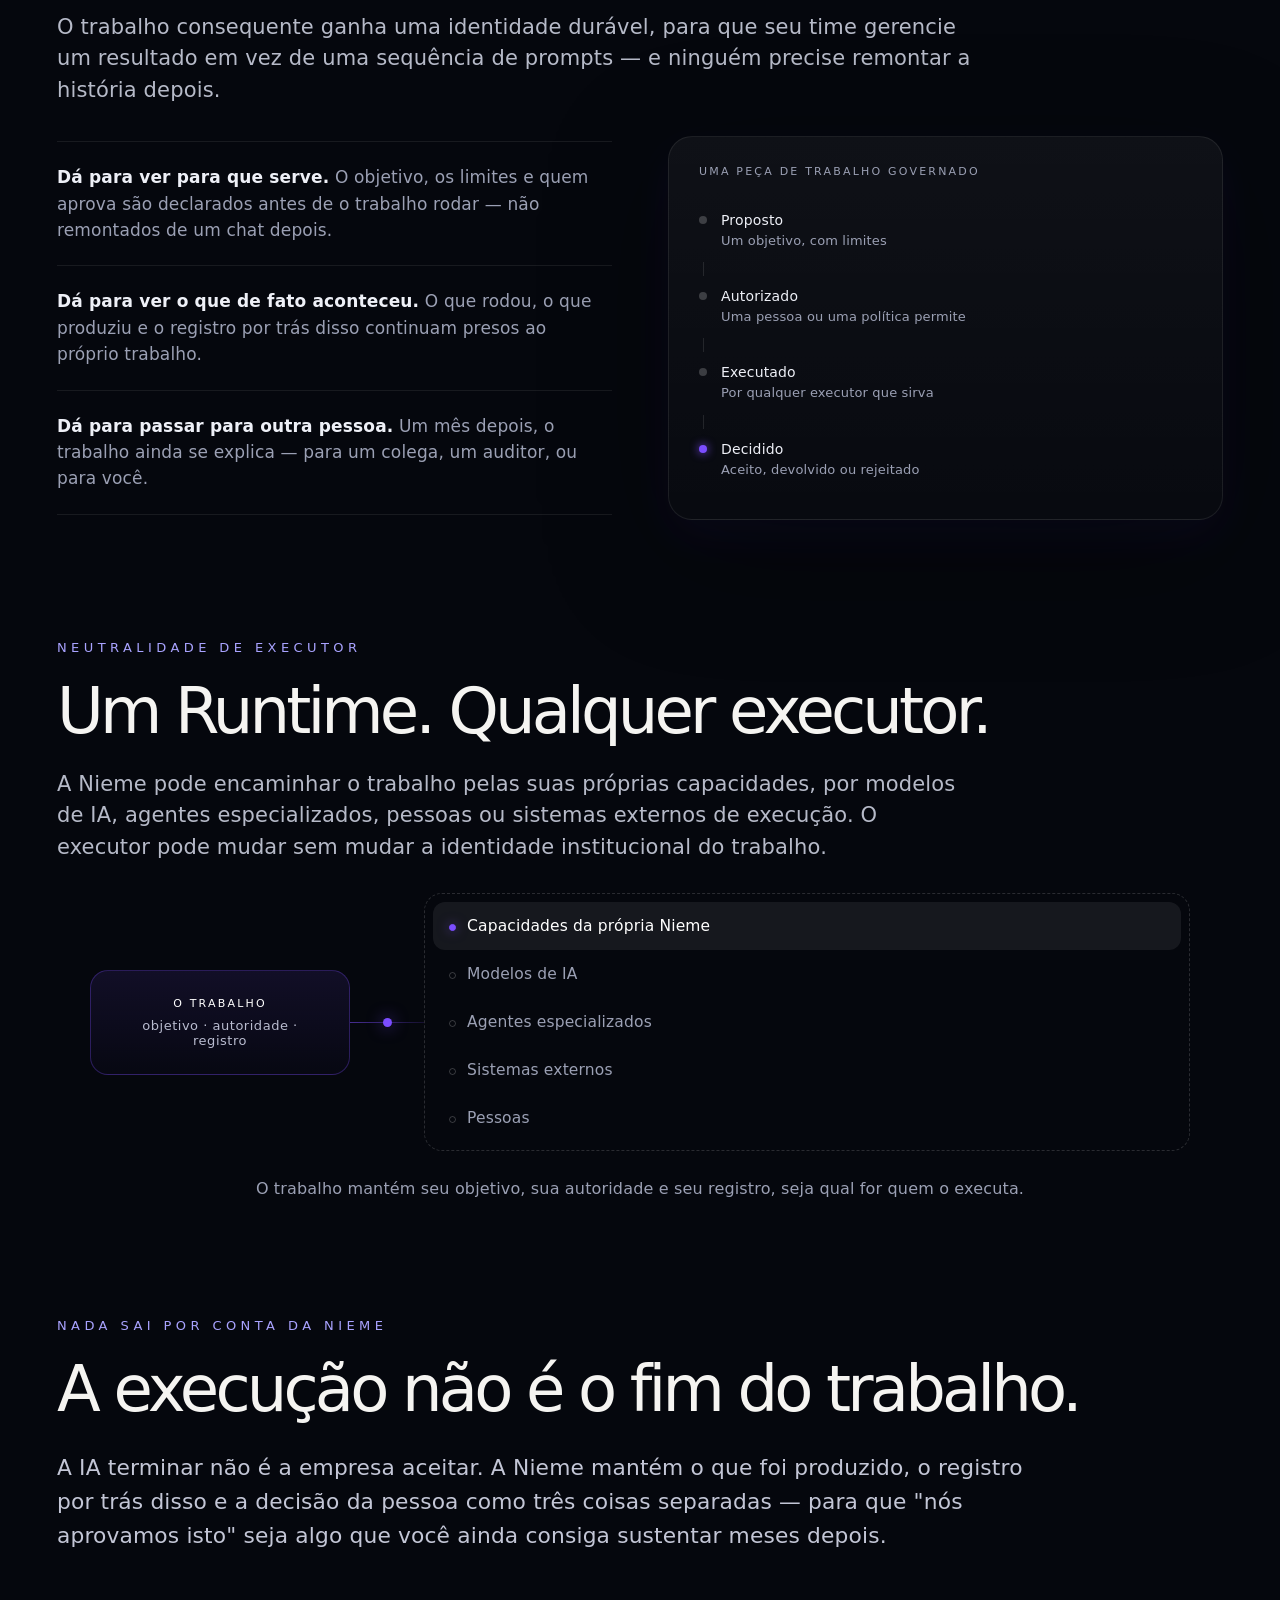
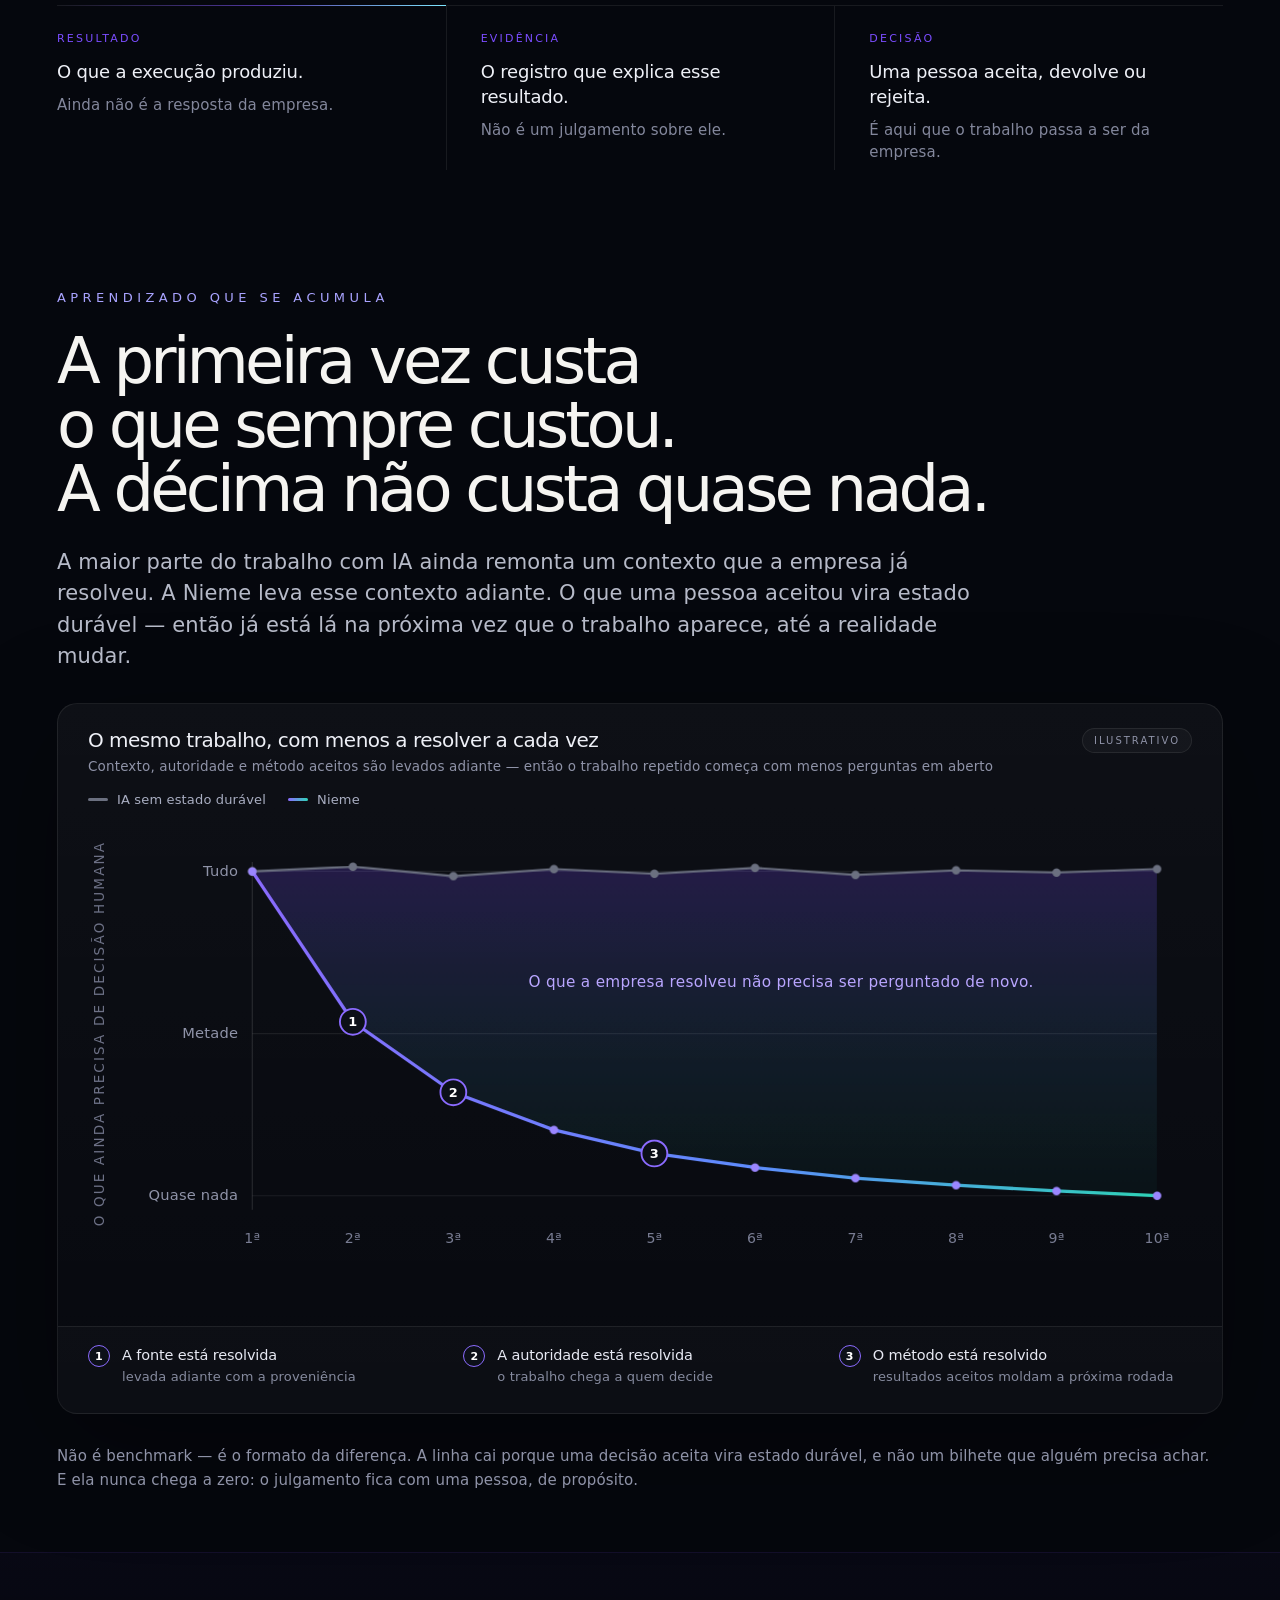
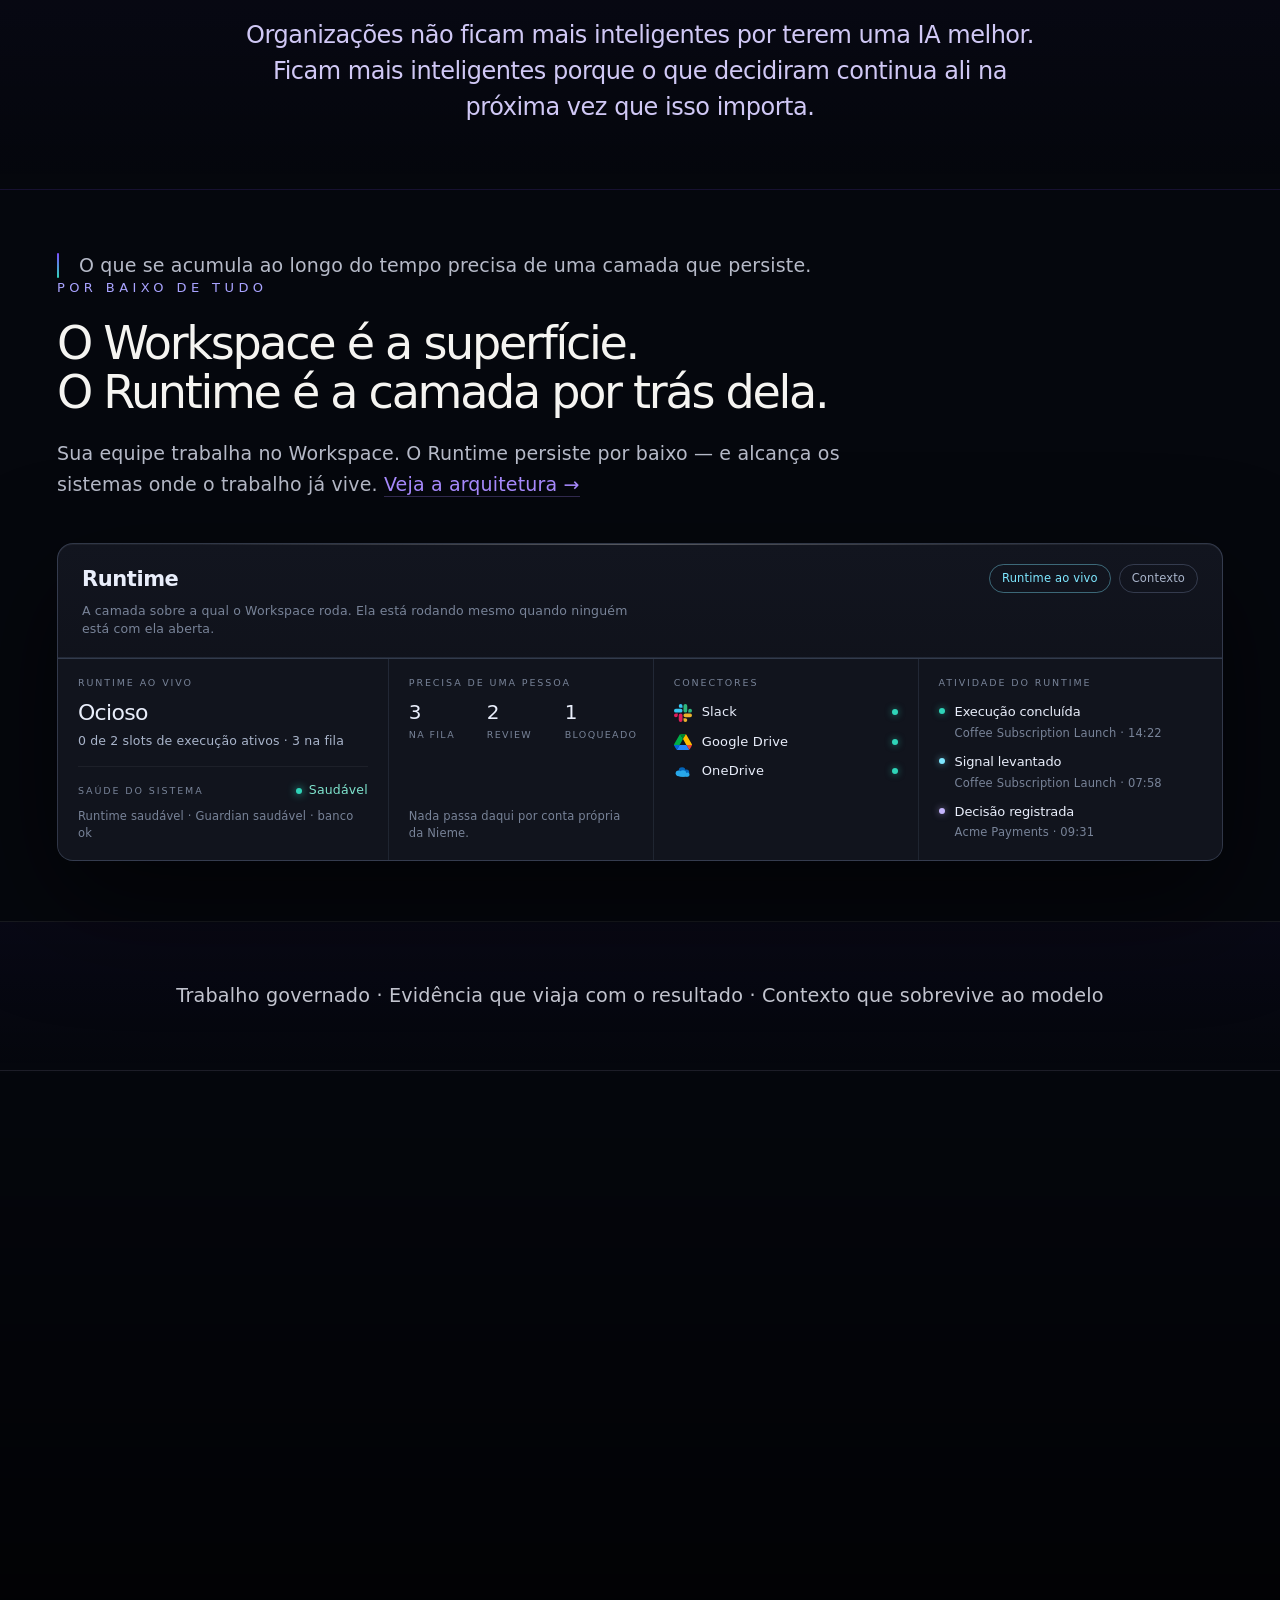
==== commit 7ebda83e: "WEBSITE-LEGAL-001 — Privacy and Terms, written from what the site actually does The invite form has " ====
--- a/pt-br/index.html
+++ b/pt-br/index.html
@@ -813,7 +813,13 @@
 
 
   </main>
-  <footer>Nieme. O runtime para o trabalho com IA.</footer>
+  <footer>
+    <span class="foot-line">Nieme. O runtime para o trabalho com IA.</span>
+    <nav class="foot-legal" aria-label="Jur&iacute;dico">
+      <a href="/pt-br/privacy">Privacidade</a>
+      <a href="/pt-br/terms">Termos</a>
+    </nav>
+  </footer>
   <script src="/script.js" defer></script>
 </body>
 </html>
--- a/styles.css
+++ b/styles.css
@@ -6,13 +6,13 @@
 /* --breath is the single period every pulsing thing on this page uses.
    script.js draws the ambient canvas on the same number (BREATH=3900). */
 :root{--breath:3900ms}
-/* The nav is a blurred translucent bar. Anything moving behind it is resampled
-   by backdrop-filter every frame, which is what was left making the header
-   shimmer while the page sat still. The field simply does not paint under the
-   chrome — it has nothing to say up there anyway. */
-.pulse{position:fixed;inset:0;width:100%;height:100%;z-index:0;pointer-events:none;display:block;
-  -webkit-mask-image:linear-gradient(180deg,transparent 0,transparent 86px,#000 156px);
-  mask-image:linear-gradient(180deg,transparent 0,transparent 86px,#000 156px)}
+/* The nav is a blurred translucent bar, so anything moving behind it is
+   resampled by backdrop-filter every frame — that is why the field must not
+   paint under the chrome. It is faded out INSIDE the canvas instead of with a
+   CSS mask: a fixed, full-viewport, masked layer sitting under .grain's
+   mix-blend-mode is a compositing stack Chrome is known to leave stale tiles
+   in, and this page reportedly renders with smeared trails until a reload. */
+.pulse{position:fixed;inset:0;width:100%;height:100%;z-index:0;pointer-events:none;display:block}
 main,footer,.nav{position:relative;z-index:1}
 .nav{z-index:20}
 @keyframes nieme-breath{0%,100%{opacity:.62;transform:scale(1)}50%{opacity:1;transform:scale(1.035)}}
@@ -22,7 +22,7 @@
    thousands, which is what reads on a phone as the header moving by itself. */
 @keyframes nieme-glow{0%,100%{opacity:.35}50%{opacity:1}}
 .glyph::after{content:"";position:absolute;inset:-6px;border-radius:50%;pointer-events:none;
-  box-shadow:0 0 26px 2px #6c4cff8c;opacity:.6;will-change:opacity;
+  box-shadow:0 0 26px 2px #6c4cff8c;opacity:.6;
   animation:nieme-glow var(--breath) ease-in-out infinite}
 @media (prefers-reduced-motion:reduce){
   .glyph::after{animation:none;opacity:.6}
@@ -195,8 +195,37 @@
 .final{padding:140px 8vw 180px;text-align:center}.final em{font-style:normal;color:#8d6cff;text-shadow:0 0 10px rgba(123,92,255,.45),0 0 28px rgba(123,92,255,.38),0 0 70px rgba(123,92,255,.22),0 0 140px rgba(123,92,255,.10)}
 /* The page ends in black. Everything above has been light and motion; this is
    where it stops, and the last thing on screen is what Nieme is for. */
-footer{padding:0 8vw 48px;text-align:center;color:var(--muted);font-size:14px;
-  position:relative;z-index:1;background:#000}
+/* the line stays where it was, centred; the legal links sit in the right
+   corner and nowhere else — they are an obligation, not navigation */
+footer{padding:0 8vw 48px;color:var(--muted);font-size:14px;
+  position:relative;z-index:1;background:#000;
+  display:grid;grid-template-columns:1fr auto 1fr;gap:16px;align-items:center}
+.foot-line{grid-column:2;text-align:center}
+.foot-legal{grid-column:3;justify-self:end;display:flex;gap:18px}
+.foot-legal a{color:#5f6478;text-decoration:none;font-size:12.5px;
+  transition:color 180ms ease}
+.foot-legal a:hover{color:#9ba0b4}
+@media (max-width:700px){
+  footer{grid-template-columns:minmax(0,1fr);gap:14px;text-align:center}
+  .foot-line{grid-column:1}
+  .foot-legal{grid-column:1;justify-self:center}
+}
+
+/* ---- the legal pages: quiet, read-only, nothing to sell ---- */
+.legal{max-width:820px;margin:0 auto;padding:calc(var(--section-padding) + 40px) var(--section-inline) var(--section-padding)}
+.legal-head{padding-bottom:34px;margin-bottom:38px;border-bottom:1px solid var(--line)}
+.legal h1{font-size:clamp(34px,4.4vw,60px);line-height:1.04;letter-spacing:-.05em;
+  font-weight:420;margin:0;max-width:16ch}
+.legal-meta{margin:18px 0 0;font-size:13px;letter-spacing:.06em;color:#6d7186}
+.legal-body h2{font-size:clamp(18px,1.8vw,22px);line-height:1.25;letter-spacing:-.025em;
+  font-weight:500;color:#eef0f7;margin:38px 0 12px}
+.legal-body h2:first-child{margin-top:0}
+.legal-body p{font-size:16px;line-height:1.75;color:#9ba0b4;margin:0 0 14px;max-width:72ch}
+.legal-body strong{color:#d7d8e5;font-weight:500}
+.legal-body a{color:#a98bff;text-decoration:none;border-bottom:1px solid #a98bff47}
+.legal-body a:hover{color:#c9b6ff;border-color:#c9b6ff8c}
+.legal-body ul{margin:0 0 14px;padding-left:20px}
+.legal-body li{font-size:16px;line-height:1.75;color:#9ba0b4;margin-bottom:6px}
 /* the run into black happens BEHIND the last section's copy, never over it */
 .final.statement-block{background:linear-gradient(180deg,#00000000 0%,#000000a6 62%,#000 100%)}
 .epilogue{max-width:520px;margin:70px auto 110px;padding:0 22px;text-align:center;color:var(--muted)}
@@ -906,7 +935,16 @@
 /* hero fold: Objective and Project carry the story; the rest stays in the product */
 .rtc .cdu-cell:not(.wide){display:none}
 
-@media (max-width:1080px){ .rtc{max-width:none;height:auto;min-height:640px} }
+/* Below 1080px this used to drop to height:auto with a 640px floor, so the box
+   GREW when the draft unfolded inside the Composer — measured at 640 -> 848px,
+   which pushed everything under the hero down 208px and back up again on every
+   loop. The desktop rule was always a fixed height for exactly this reason: the
+   stage is flex:1 and absorbs the change. 800px is the smallest height at which
+   nothing clips at any scene (measured across the full cycle). */
+@media (max-width:1080px){ .rtc{max-width:none;height:800px;min-height:0} }
+/* narrower screens wrap the Composer and the draft onto more lines, so the
+   locked height has to grow with them — still locked, just taller */
+@media (max-width:480px){ .rtc{height:900px} }
 @media (prefers-reduced-motion:reduce){
   .composer-draft-unfold.is-visible{animation:none}
   .stg-live{animation:none}
@@ -1811,15 +1849,73 @@
    It is now one argument in three moves, and each move gets a form of its
    own: systems that stay put, a record that travels, and a seam that a model
    change cannot cross. */
-.theses{padding:0 var(--section-inline) clamp(40px,6vw,86px)}
-.th-index{list-style:none;max-width:1440px;margin:0 auto;padding:0;
-  display:grid;grid-template-columns:repeat(3,minmax(0,1fr));gap:clamp(20px,3vw,48px)}
-/* no rule per item: the section border below is already the divider, and two
-   near-parallel rules is what made this read as a stray line */
-.th-index li{display:flex;align-items:center;gap:14px;min-width:0;
-  font-size:clamp(17px,1.7vw,22px);line-height:1.3;letter-spacing:-.025em;color:#eef0f7}
-.th-n{flex:none;font-size:11px;letter-spacing:.16em;color:#fff;padding:4px 9px;border-radius:6px;
-  background:linear-gradient(120deg,#7b4dff,#2fd4b8)}
+/* ---- the line Nieme does not cross ------------------------------------
+   Three numbered sentences is a table of contents, not a design. The argument
+   here is spatial: three things sit INSIDE your company, three exits reach a
+   boundary and are stopped there. The gradient is deliberately absent — on this
+   site purple->teal means crossing, and the whole point is that nothing does. */
+.theses{padding:var(--section-padding) var(--section-inline)}
+.theses .section-title{max-width:1440px;margin:0 auto clamp(34px,4vw,56px)}
+.theses h2{font-size:clamp(32px,3.6vw,56px);line-height:1.05;letter-spacing:-.05em;
+  font-weight:420;margin:0;max-width:18ch}
+
+.kp{--kpw:clamp(56px,6vw,98px);
+  max-width:1440px;margin:0 auto;position:relative;
+  display:grid;grid-template-columns:minmax(0,1.15fr) var(--kpw) minmax(0,1fr);
+  row-gap:14px;align-items:stretch}
+.kp-head{font-size:10px;letter-spacing:.2em;text-transform:uppercase;padding-bottom:6px}
+.kp-head--in{color:#c4b5fd}
+.kp-head--out{color:#6d7186;padding-left:calc(var(--kpw) / 2)}
+
+/* what stays: solid, lit, present */
+.kp-in{min-width:0;display:grid;grid-template-columns:auto minmax(0,1fr);
+  column-gap:16px;row-gap:6px;align-content:center;
+  padding:22px 26px;border-radius:16px;border:1px solid #7b4dff59;
+  background:
+    radial-gradient(120% 150% at 0% 0%,#7b4dff26 0%,#7b4dff00 58%),
+    linear-gradient(180deg,#171a2b,#0f1119);
+  box-shadow:0 22px 60px #00000066, inset 0 1px 0 #ffffff14}
+.kp-n{grid-row:1 / span 2;align-self:center;font-size:11px;letter-spacing:.14em;color:#c4b5fd;
+  padding:6px 9px;border-radius:7px;border:1px solid #7b4dff4d;background:#7b4dff14}
+.kp-thing{font-size:clamp(20px,2.1vw,28px);line-height:1.1;letter-spacing:-.035em;color:#fff}
+.kp-state{font-size:14.5px;line-height:1.45;color:#a9aec2}
+
+/* the exit: it starts at the card, reaches the line, and is stopped ON it */
+.kp-arrow{position:relative}
+.kp-arrow i{position:absolute;left:8px;right:50%;top:50%;height:1px;
+  background:repeating-linear-gradient(90deg,#8f93a866 0 5px,transparent 5px 10px)}
+.kp-arrow b{position:absolute;left:50%;top:50%;width:22px;height:22px;margin:-11px 0 0 -11px;
+  border-radius:50%;border:1px solid #ffffff33;background:#0c1018;
+  box-shadow:0 0 0 5px #0c1018}
+.kp-arrow b::before,.kp-arrow b::after{content:"";position:absolute;left:50%;top:50%;
+  width:9px;height:1px;margin:-.5px 0 0 -4.5px;background:#9ba0b4}
+.kp-arrow b::before{transform:rotate(45deg)}
+.kp-arrow b::after{transform:rotate(-45deg)}
+
+/* what you would otherwise give up: struck, unlit, on the far side */
+.kp-out{min-width:0;display:flex;align-items:center;padding:18px 4px 18px 6px}
+.kp-out s{font-size:clamp(15px,1.5vw,18px);line-height:1.45;color:#6d7186;
+  text-decoration-color:#6d718666;letter-spacing:-.01em}
+
+/* the boundary itself, drawn through the centre of the arrow column */
+.kp-edge{position:absolute;top:26px;bottom:0;pointer-events:none;width:0;
+  left:calc(1.15 / 2.15 * (100% - var(--kpw)) + var(--kpw) / 2);
+  border-left:1px dashed #ffffff2b}
+.kp-edge span{position:absolute;left:50%;bottom:-6px;transform:translate(-50%,100%);
+  white-space:nowrap;font-size:10.5px;letter-spacing:.16em;text-transform:uppercase;color:#787c92}
+
+@media (max-width:900px){
+  /* one column: the card, the exit stopped beneath it, then the struck path.
+     The two column captions only mean something side by side, so they go. */
+  .kp{grid-template-columns:minmax(0,1fr);row-gap:0;--kpw:0px}
+  .kp-head,.kp-edge{display:none}
+  .kp-arrow{height:46px}
+  .kp-arrow i{left:50%;right:auto;top:0;bottom:0;width:1px;height:auto;
+    background:repeating-linear-gradient(180deg,#8f93a866 0 5px,transparent 5px 10px)}
+  .kp-out{justify-content:center;text-align:center;padding:0 0 28px;
+    border-bottom:1px solid var(--line);margin-bottom:28px}
+  .kp > .kp-out:last-of-type{border-bottom:0;margin-bottom:0;padding-bottom:0}
+}
 
 .wn{padding:var(--section-padding) var(--section-inline);border-top:1px solid var(--line)}
 .wn-copy{max-width:1440px;margin:0 auto}
@@ -1915,3 +2011,125 @@
    bar resamples it the same way — it stops at the chrome too */
 .hero-bg{-webkit-mask-image:linear-gradient(180deg,transparent 0,transparent 86px,#000 156px);
   mask-image:linear-gradient(180deg,transparent 0,transparent 86px,#000 156px)}
+
+/* ---- the context package: what a model was allowed to know ---------------
+   How It Works had no product surface at all. This is the one the homepage
+   deliberately does not show, because it is the deeper half of the argument:
+   the Runtime decides what goes in BEFORE anything runs, and what it left out
+   is recorded with the reason. Field shapes follow the real Operation detail
+   (frozen source package with its digest, passages included/excluded, budget);
+   the Project, the files and the counts are synthetic like every other frame. */
+.ui-ctx{max-width:1180px;margin:clamp(34px,4vw,56px) auto 0}
+.ctx-head{align-items:flex-start}
+.ctx-frozen{flex:none;font-size:11px;line-height:1;padding:7px 12px;border-radius:999px;
+  border:1px solid var(--ui-line2);color:var(--ui-soft);background:#ffffff08;white-space:nowrap;
+  font-family:ui-monospace,SFMono-Regular,Menlo,monospace}
+.ctx-grid{display:grid;grid-template-columns:repeat(2,minmax(0,1fr));gap:1px;
+  background:var(--ui-line);border-top:1px solid var(--ui-line)}
+.ctx-col{min-width:0;padding:18px 22px 20px;background:var(--ui-surf)}
+.ctx-cap{display:flex;align-items:baseline;justify-content:space-between;gap:12px;
+  font-size:9.5px;letter-spacing:.2em;margin-bottom:14px}
+.ctx-cap span{letter-spacing:.02em;font-size:11.5px;color:var(--ui-muted)}
+.ctx-cap--in{color:#7fe3cd}
+.ctx-cap--out{color:#8f93a8}
+.ctx-list{list-style:none;margin:0;padding:0;display:flex;flex-direction:column;gap:12px}
+.ctx-list li{display:flex;flex-direction:column;gap:3px;min-width:0;
+  padding-left:14px;position:relative}
+.ctx-list li::before{content:"";position:absolute;left:0;top:.45em;width:5px;height:5px;
+  border-radius:50%;background:#2fd4b8;box-shadow:0 0 7px #2fd4b899}
+.ctx-list--out li::before{background:none;border:1px solid #8f93a866;box-shadow:none;
+  top:.4em;width:6px;height:6px}
+.ctx-src{font-size:13.5px;color:var(--ui-text);letter-spacing:-.01em;
+  overflow:hidden;text-overflow:ellipsis}
+.ctx-list--out .ctx-src{color:var(--ui-soft)}
+.ctx-why{font-size:11.5px;color:var(--ui-muted);line-height:1.4}
+.ctx-foot{display:flex;align-items:center;justify-content:space-between;gap:16px;flex-wrap:wrap;
+  padding:14px 22px 16px;border-top:1px solid var(--ui-line);background:#ffffff05}
+.ctx-budget{flex:none;font-size:12.5px;color:var(--ui-soft);font-variant-numeric:tabular-nums}
+.ctx-budget b{font-weight:500;font-size:9.5px;letter-spacing:.2em;text-transform:uppercase;
+  color:var(--ui-muted);margin-right:8px}
+.ctx-note{min-width:0;font-size:12px;line-height:1.5;color:var(--ui-muted);max-width:62ch}
+@media (max-width:760px){
+  .ctx-grid{grid-template-columns:minmax(0,1fr)}
+}
+
+/* ---- the authority ladder -----------------------------------------------
+   Four chips restating the paragraph above them is not a design. Authority in
+   Nieme is a ladder with three rungs, and the whole claim is that YOU place the
+   line — so the rungs are drawn, and the one that stops is the lit one. */
+.au{max-width:1440px;margin:clamp(30px,3.4vw,46px) 0 0;display:flex;flex-direction:column;gap:10px}
+.au-band{display:grid;grid-template-columns:minmax(0,180px) minmax(0,260px) minmax(0,1fr);
+  gap:clamp(14px,2vw,30px);align-items:baseline;
+  padding:20px 24px;border-radius:14px;border:1px solid var(--line);background:#ffffff05}
+.au-band--stop{border-color:#7b4dff59;
+  background:radial-gradient(120% 160% at 0% 0%,#7b4dff1f 0%,#7b4dff00 62%),#ffffff06;
+  box-shadow:inset 0 1px 0 #ffffff14}
+.au-cap{font-size:10px;letter-spacing:.2em;text-transform:uppercase;color:#787c92}
+.au-band--stop .au-cap{color:#c4b5fd}
+.au-title{font-size:clamp(16px,1.6vw,20px);line-height:1.25;letter-spacing:-.025em;color:#eef0f7}
+/* Tuning the three strings to the same length fixes one viewport width and
+   breaks another — the wrap point moves with the container, not with the copy.
+   So the guarantee is structural: every band reserves two lines, and the rows
+   are the same height whether a note takes one line or two. */
+.au-note{font-size:14.5px;line-height:1.5;color:#8f93a8;text-wrap:pretty;
+  min-height:calc(14.5px * 1.5 * 2)}
+.au-foot{margin:16px 0 0;font-size:14.5px;line-height:1.6;color:#787c92}
+@media (max-width:900px){
+  .au-band{grid-template-columns:minmax(0,1fr);gap:6px}
+  .au-cap{order:-1}
+}
+
+/* ---- execution is not the end -------------------------------------------
+   The loop the rest of the page implies but never showed: a governed run that
+   missed the objective is still a miss, so the loop closes on a person saying
+   whether it was any good. Drawn as a PROGRESSION, not a circle — the same work
+   three times, converging, until it has earned a place further up the ladder.
+   The mechanism is real: work_feedback/v1 is an append-only ledger bound to an
+   exact Artifact and an exact Execution, and it reaches future context as
+   quality evidence, never as an instruction and never as authority. */
+.feedback{padding:var(--section-padding) var(--section-inline);border-top:1px solid var(--line)}
+.feedback .section-copy{max-width:1440px;margin:0 auto}
+.feedback h2{font-size:clamp(32px,3.6vw,56px);line-height:1.05;letter-spacing:-.05em;
+  font-weight:420;margin:0 0 24px;max-width:16ch}
+.feedback .section-copy p{font-size:clamp(16px,1.5vw,19px);line-height:1.65;color:#b6bac8;
+  margin:0 0 16px;max-width:76ch}
+.feedback .section-copy p em{font-style:normal;color:#fff}
+
+.fb{max-width:1440px;margin:clamp(36px,4.5vw,64px) auto 0}
+.fb-runs{display:flex;flex-direction:column;gap:10px}
+.fb-run{display:grid;
+  grid-template-columns:minmax(0,130px) minmax(0,1fr) auto minmax(0,1.5fr);
+  gap:clamp(14px,2vw,28px);align-items:center;
+  padding:18px 24px;border-radius:14px;border:1px solid var(--line);background:#ffffff05}
+.fb-run--best{border-color:#7b4dff59;
+  background:radial-gradient(120% 160% at 0% 0%,#7b4dff1f 0%,#7b4dff00 62%),#ffffff06;
+  box-shadow:inset 0 1px 0 #ffffff14}
+.fb-when{font-size:10px;letter-spacing:.2em;text-transform:uppercase;color:#787c92}
+.fb-run--best .fb-when{color:#c4b5fd}
+.fb-res{font-size:15.5px;color:#eef0f7;letter-spacing:-.015em;min-width:0;
+  overflow:hidden;text-overflow:ellipsis;white-space:nowrap}
+.fb-stars{white-space:nowrap;font-size:15px;letter-spacing:2px;color:#d9a400}
+.fb-s.is-off{color:#ffffff26}
+.fb-note{font-size:14.5px;line-height:1.5;color:#8f93a8;text-wrap:pretty;
+  min-height:calc(14.5px * 1.5 * 2)}
+
+.fb-arrive{display:flex;align-items:flex-start;gap:18px;margin-top:22px;padding-left:24px}
+.fb-arrive-line{flex:none;width:1px;height:46px;margin-top:2px;
+  background:linear-gradient(180deg,#7b4dff8c,#2fd4b8)}
+.fb-arrive p{margin:0;font-size:clamp(16px,1.6vw,20px);line-height:1.5;color:#eef0f7;
+  letter-spacing:-.02em;max-width:70ch}
+
+.fb-law{display:grid;grid-template-columns:repeat(3,minmax(0,1fr));gap:clamp(18px,2.4vw,38px);
+  margin-top:clamp(32px,4vw,54px);padding-top:26px;border-top:1px solid var(--line)}
+.fb-law-item{min-width:0}
+.fb-law-item b{display:block;font-size:14.5px;font-weight:500;color:#eef0f7;letter-spacing:-.01em}
+.fb-law-item span{display:block;margin-top:7px;font-size:13.5px;line-height:1.5;color:#8f93a8}
+
+@media (max-width:1000px){
+  .fb-run{grid-template-columns:minmax(0,1fr) auto;gap:8px 16px;align-items:baseline}
+  .fb-when{grid-column:1}
+  .fb-stars{grid-column:2;grid-row:1;justify-self:end}
+  .fb-res{grid-column:1 / -1}
+  .fb-note{grid-column:1 / -1;min-height:0}
+  .fb-law{grid-template-columns:minmax(0,1fr);gap:20px}
+}
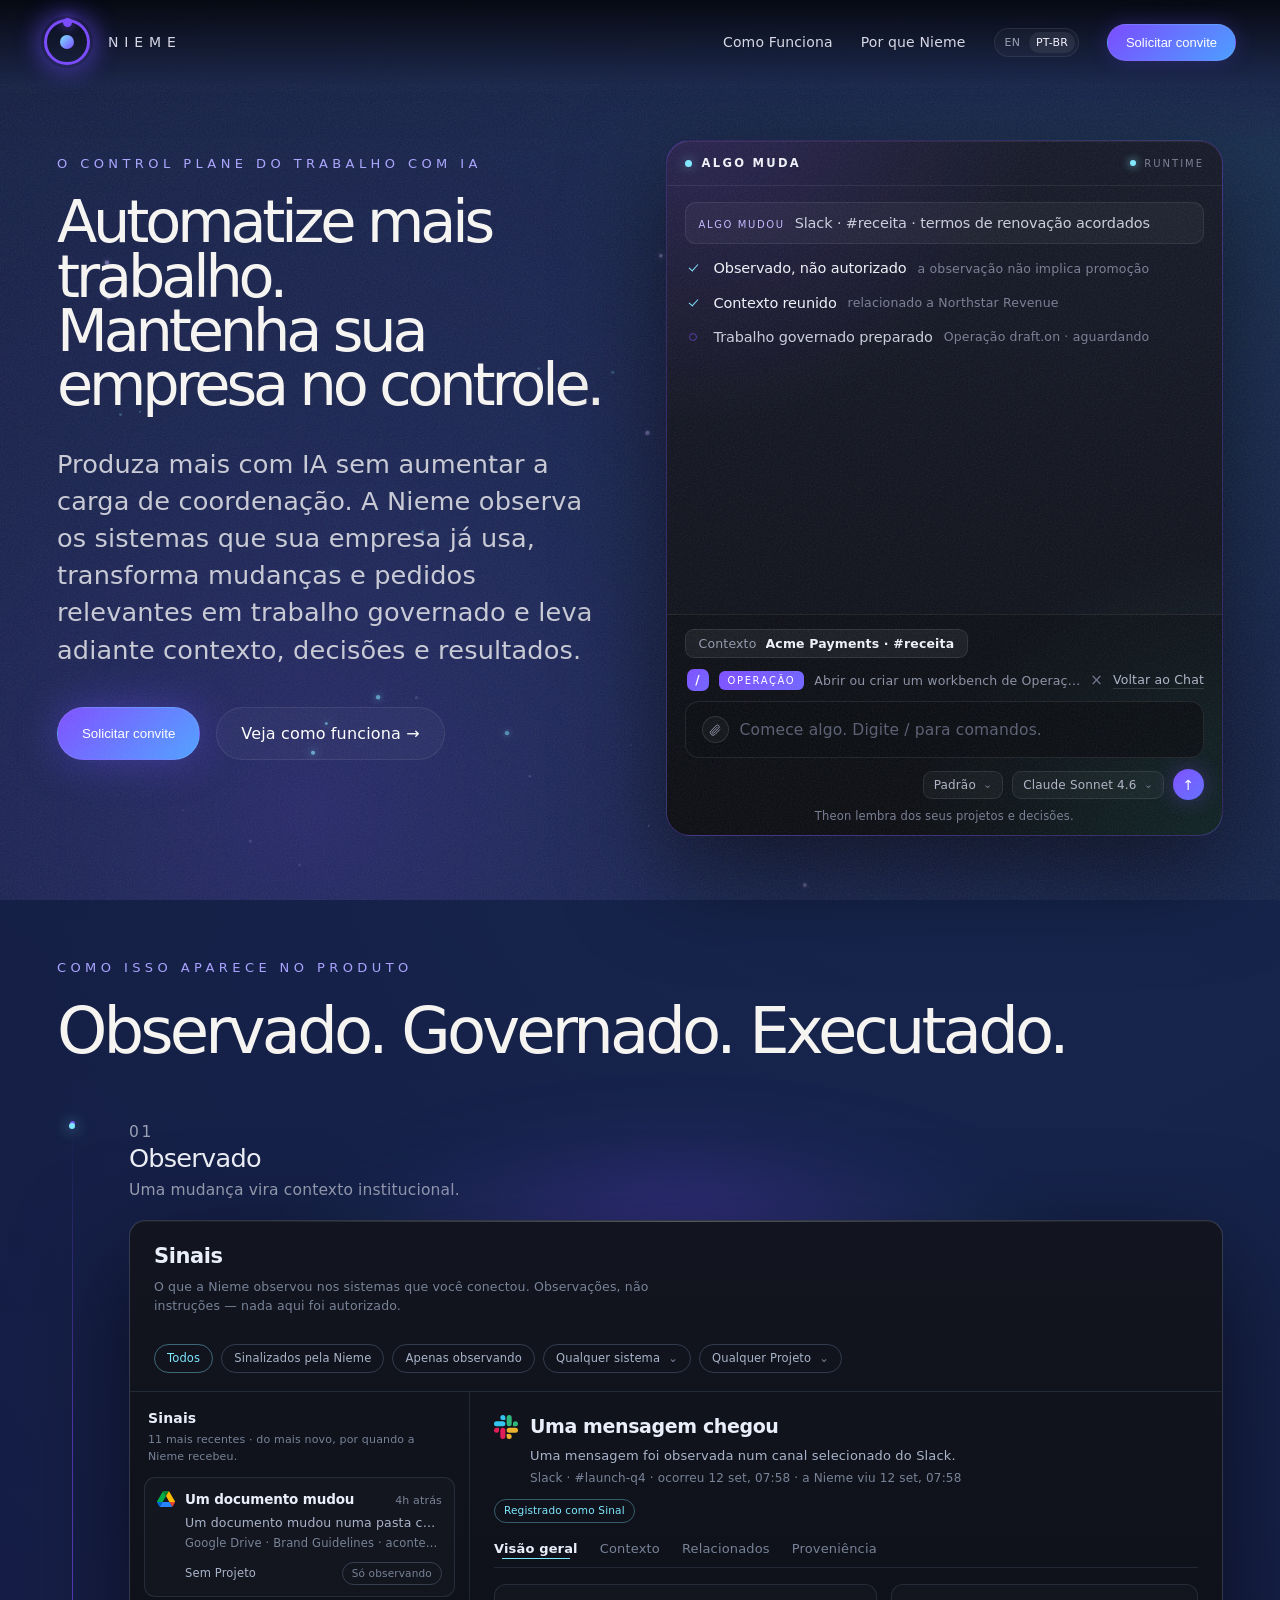
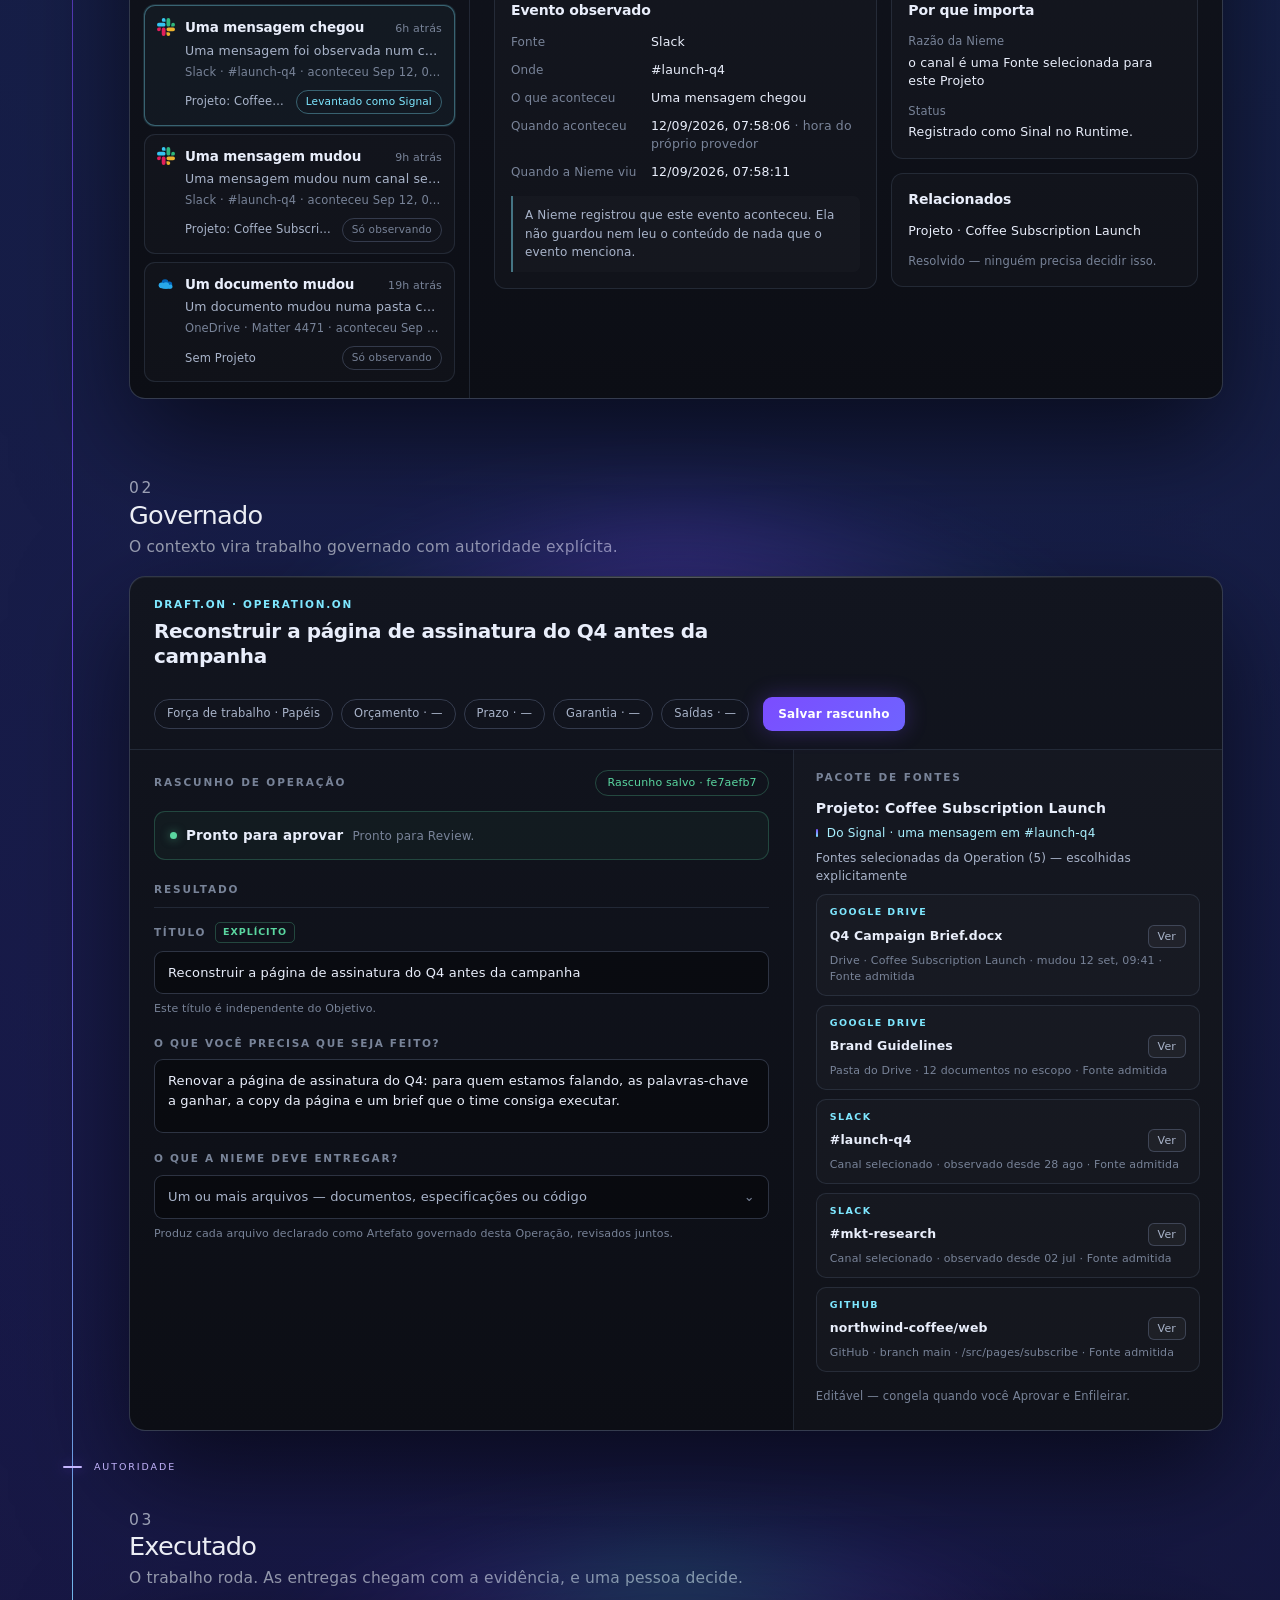
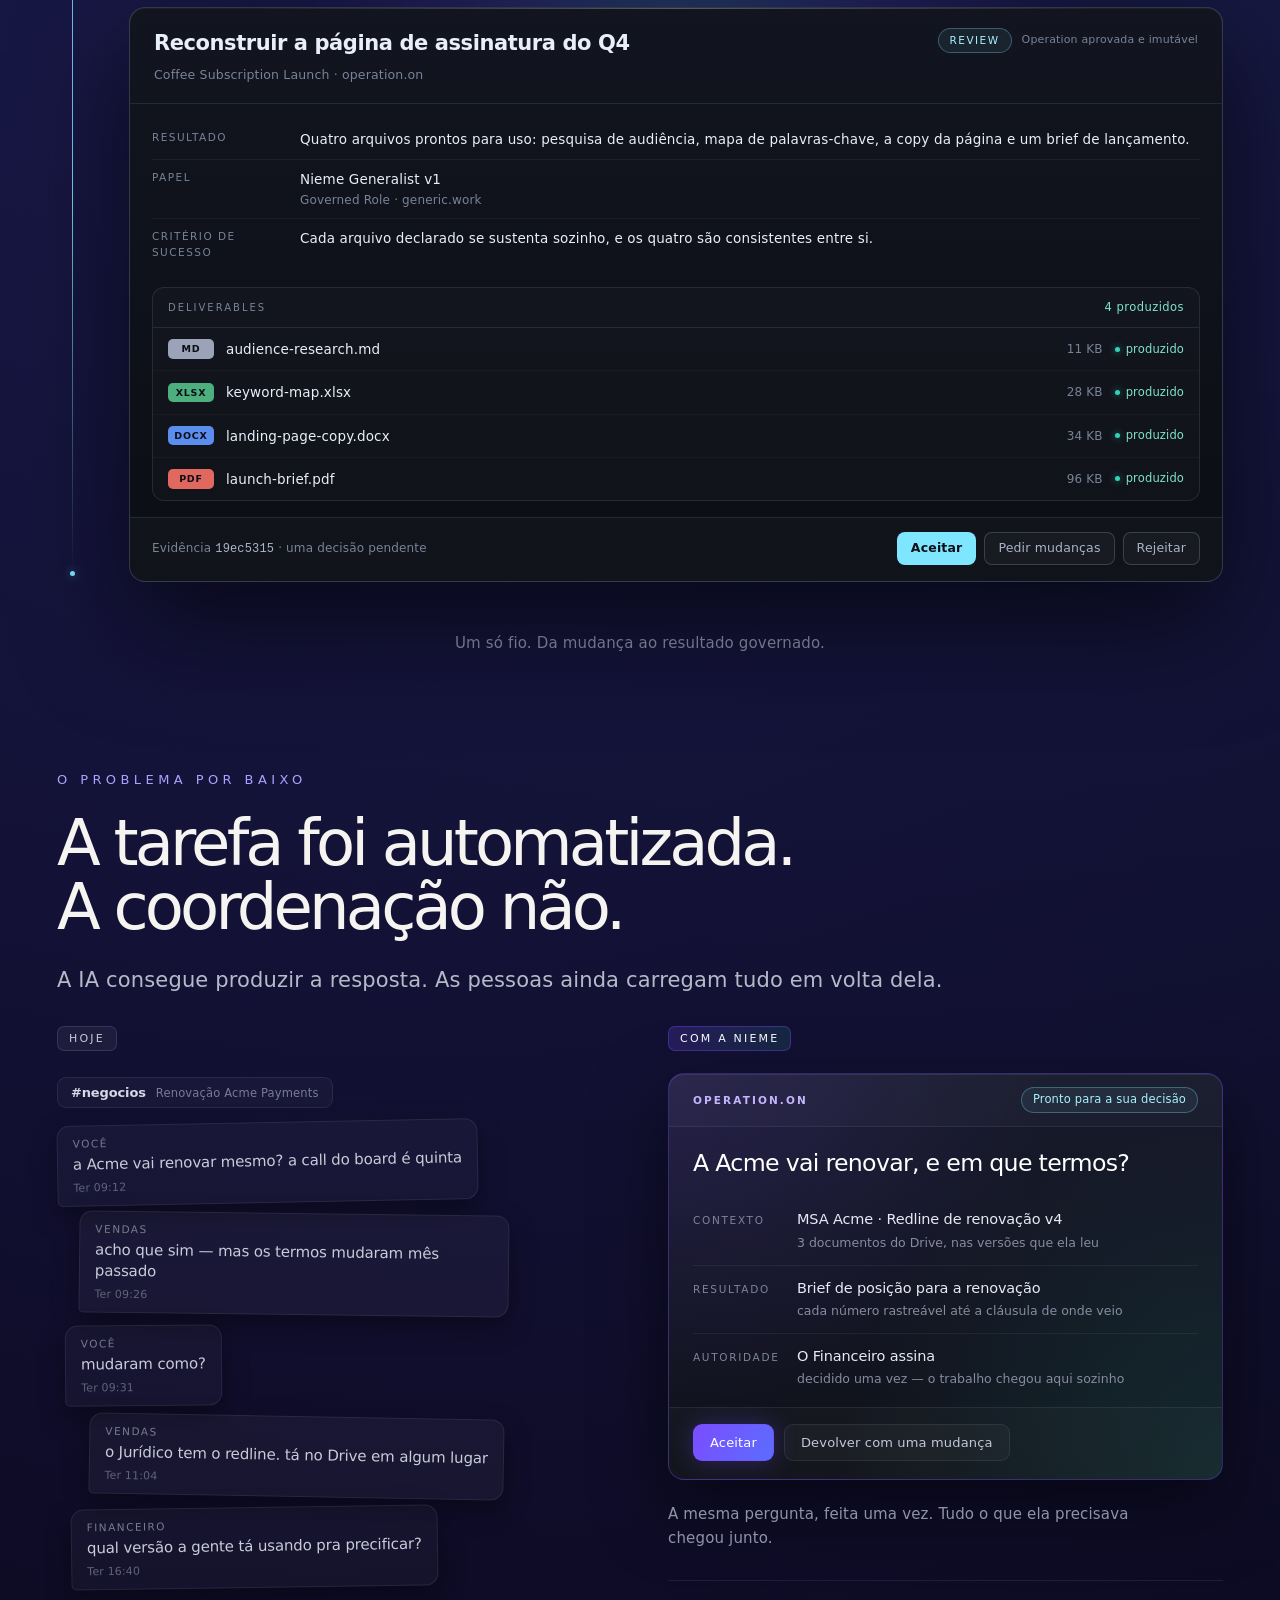
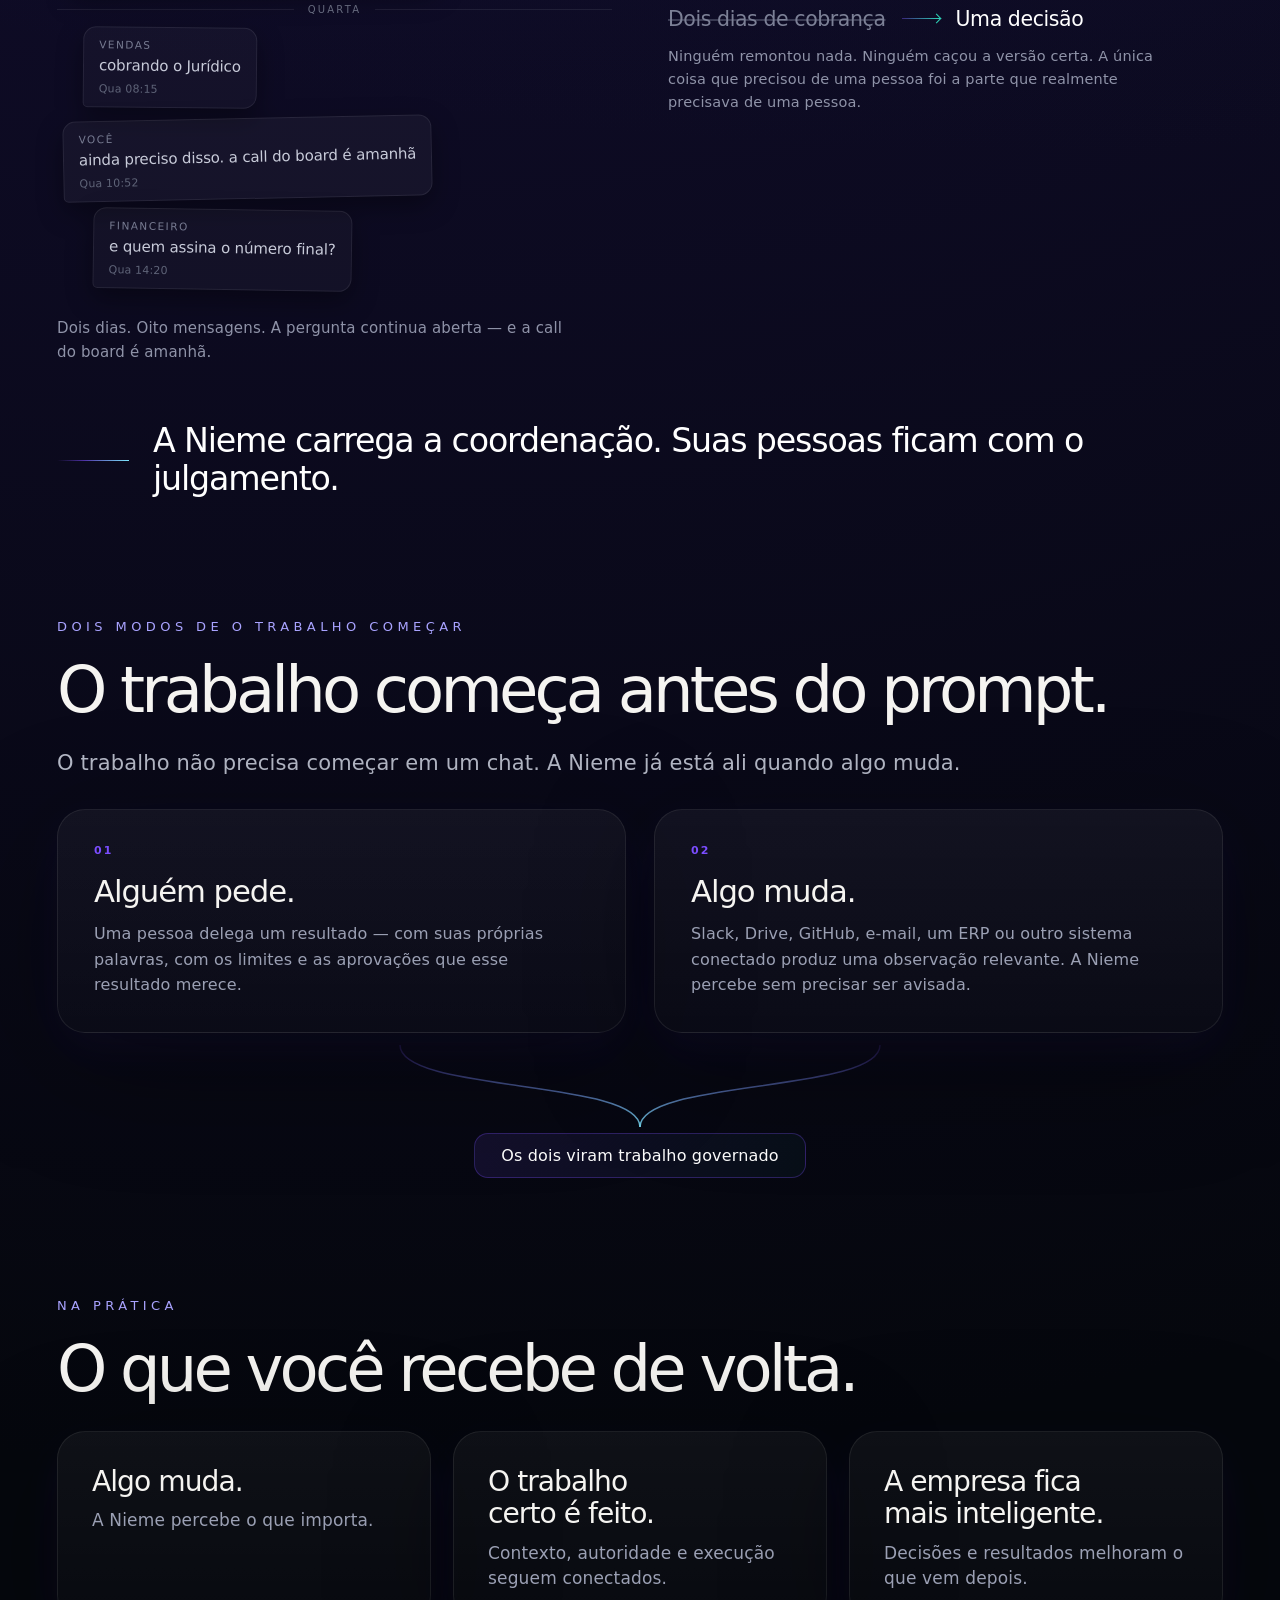
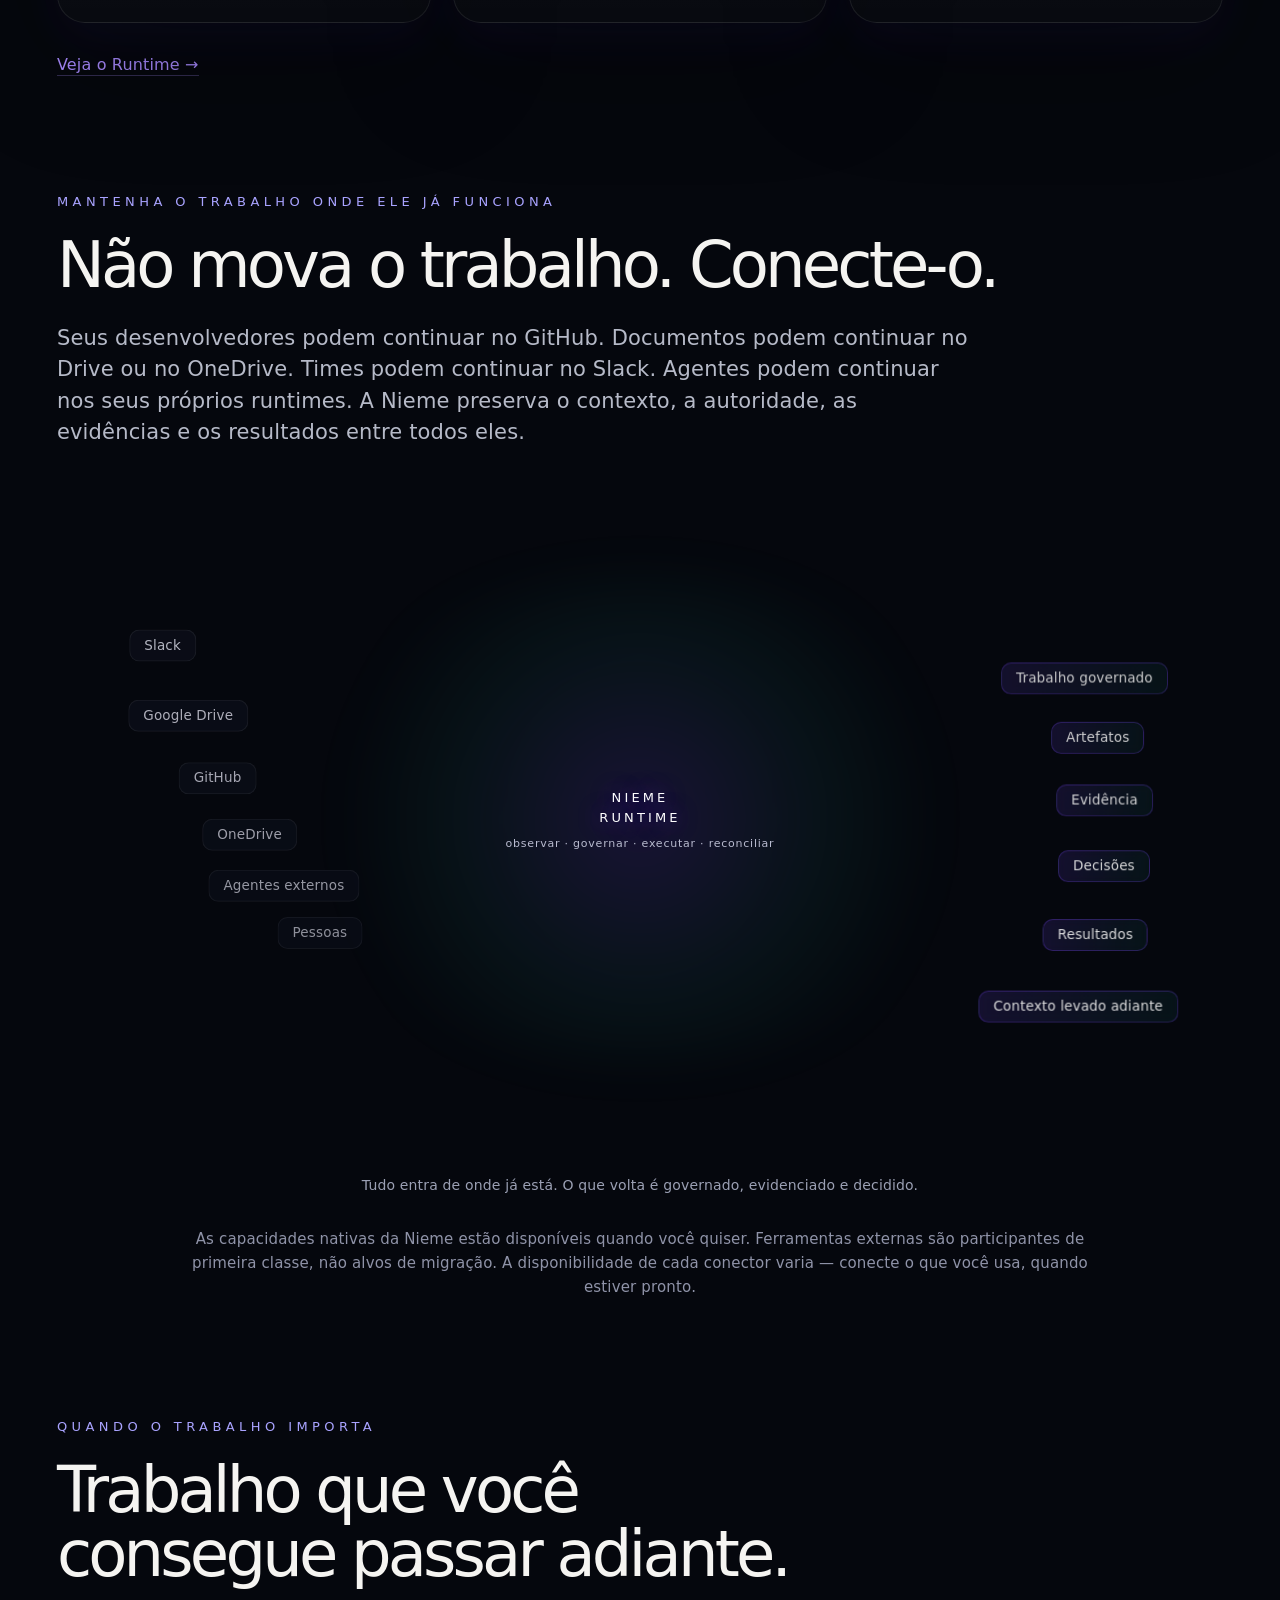
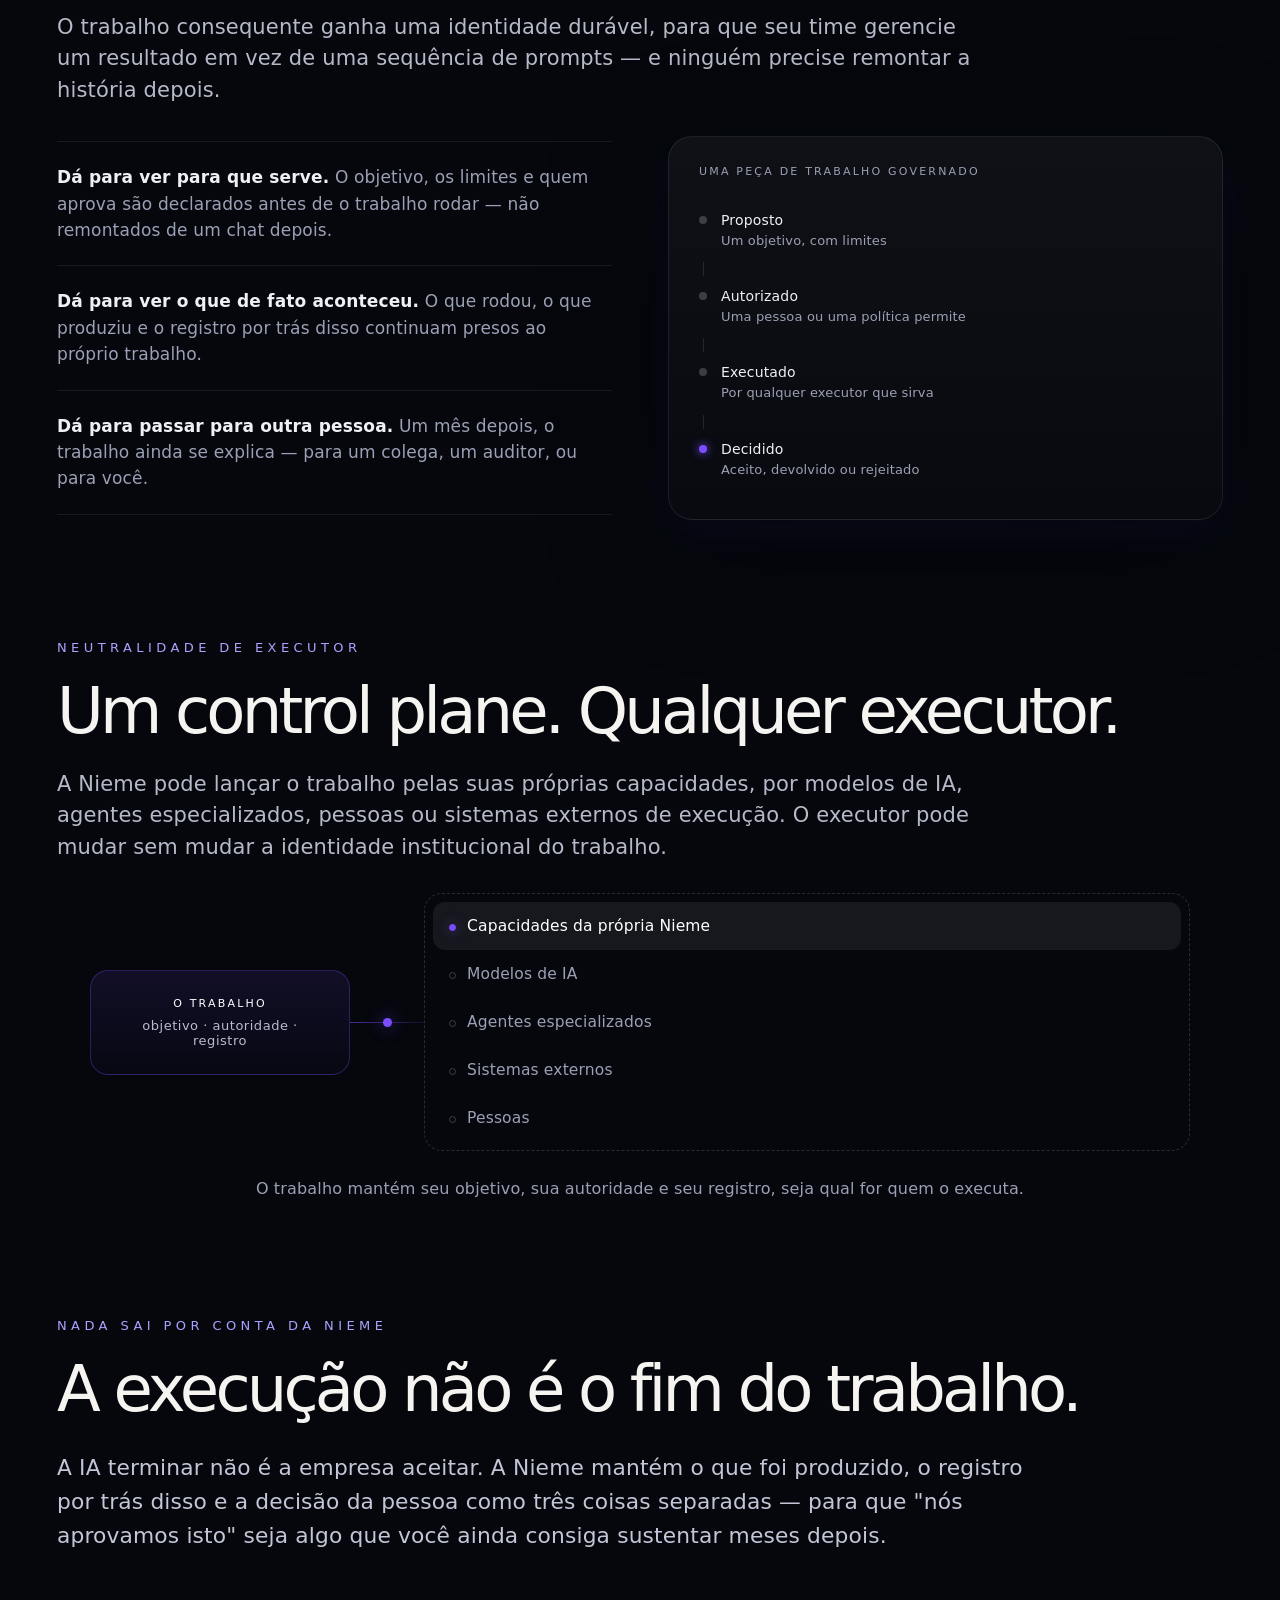
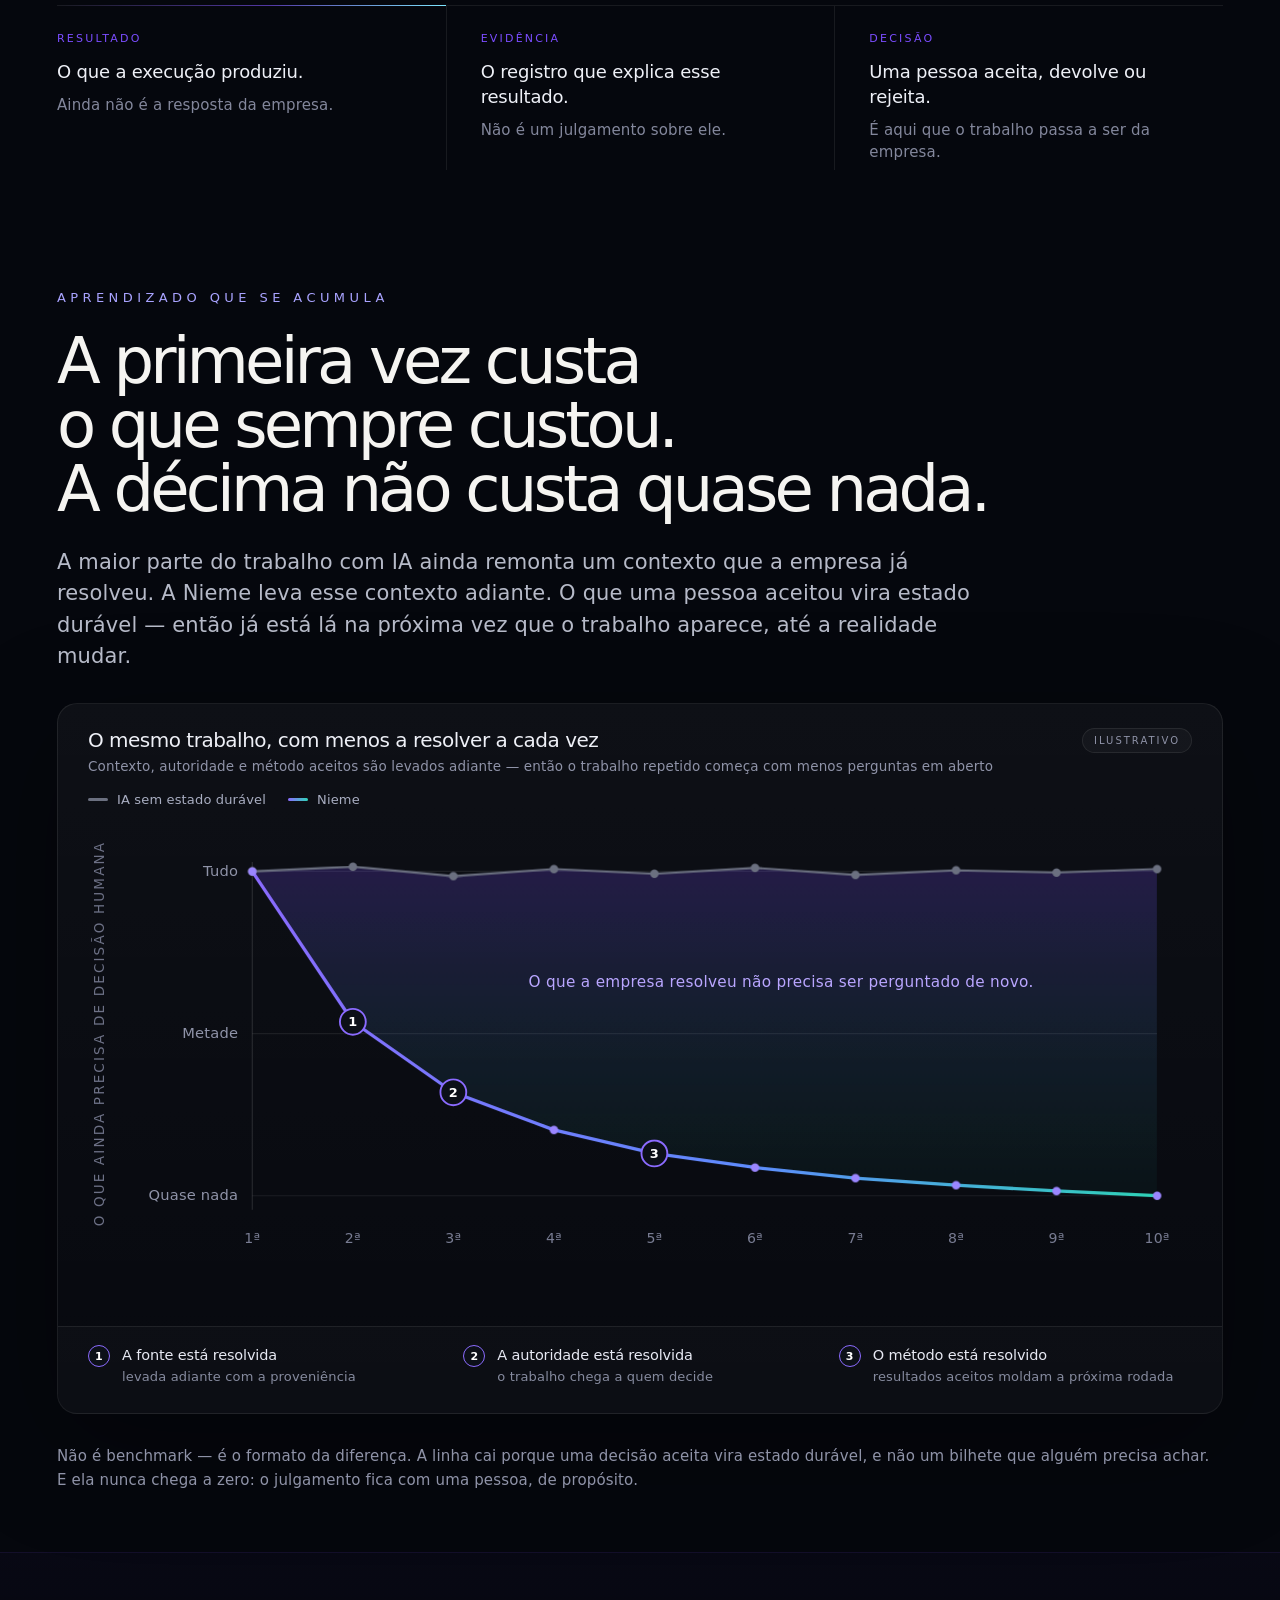
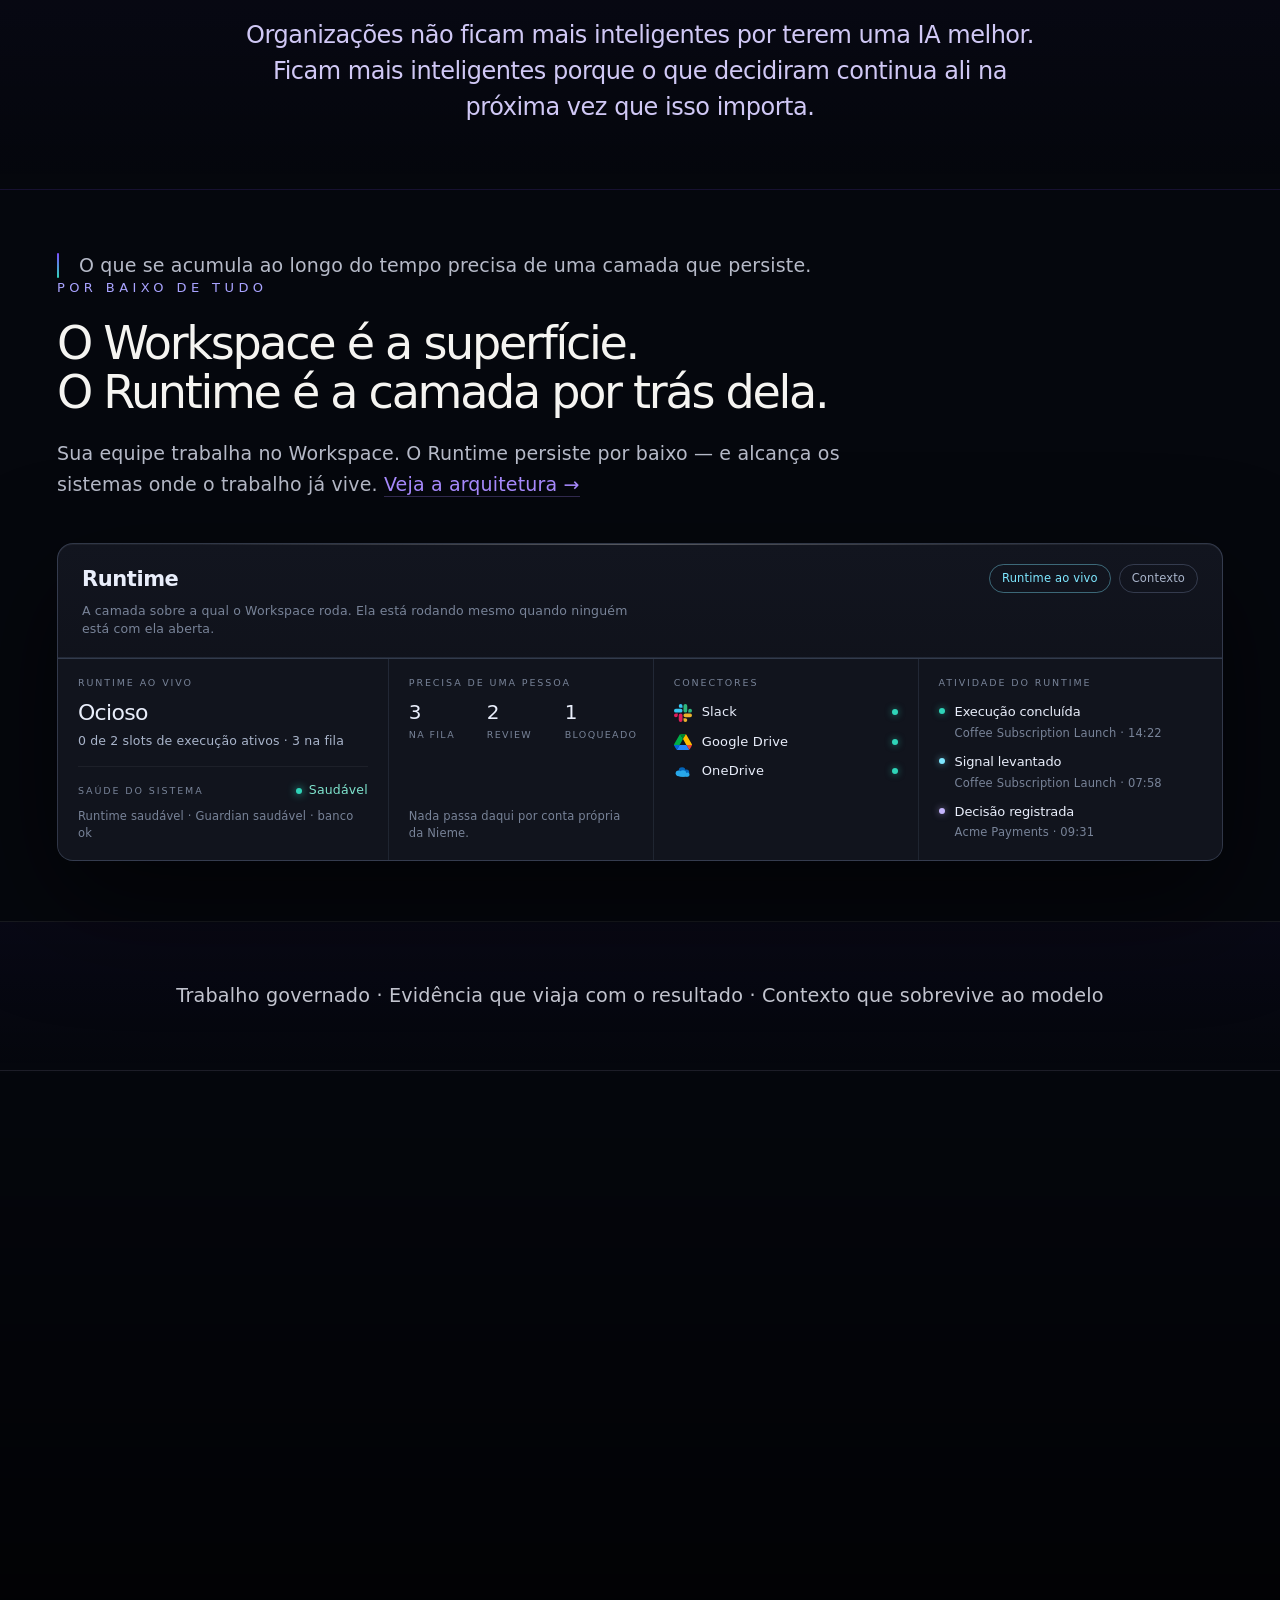
==== commit dfedb977: "WEBSITE-CONTROL-PLANE-001 — control plane where you act, runtime where state lives The category line" ====
--- a/pt-br/index.html
+++ b/pt-br/index.html
@@ -3,15 +3,15 @@
 <head>
   <meta charset="utf-8" />
   <meta name="viewport" content="width=device-width, initial-scale=1" />
-  <title>Nieme | O Runtime para o Trabalho com IA</title>
-  <meta name="description" content="A Nieme é o runtime para o trabalho com IA. Ela observa os sistemas que sua empresa já usa, transforma mudanças e pedidos relevantes em trabalho governado e leva adiante evidências, decisões e resultados entre pessoas, modelos e agentes." />
-  <meta property="og:title" content="Nieme | O Runtime para o Trabalho com IA" />
+  <title>Nieme | O Control Plane do Trabalho com IA</title>
+  <meta name="description" content="A Nieme é o control plane do trabalho com IA. Ela observa os sistemas que sua empresa já usa, transforma mudanças e pedidos relevantes em trabalho governado e leva adiante evidências, decisões e resultados entre pessoas, modelos e agentes." />
+  <meta property="og:title" content="Nieme | O Control Plane do Trabalho com IA" />
   <meta property="og:description" content="A Nieme observa os sistemas que sua empresa já usa, transforma mudanças e pedidos relevantes em trabalho governado e leva adiante evidências, decisões e resultados — entre pessoas, modelos e agentes." />
   <meta property="og:type" content="website" />
   <meta property="og:url" content="https://nieme.ai/pt-br" />
   <meta property="og:site_name" content="Nieme" />
   <meta name="twitter:card" content="summary_large_image" />
-  <meta name="twitter:title" content="Nieme | O Runtime para o Trabalho com IA" />
+  <meta name="twitter:title" content="Nieme | O Control Plane do Trabalho com IA" />
   <meta name="twitter:description" content="Automatize mais trabalho. Mantenha sua empresa no controle. Trabalho com IA governado nos sistemas que você já usa." />
   <link rel="canonical" href="https://nieme.ai/pt-br" />
   <link rel="alternate" hreflang="en" href="https://nieme.ai" />
@@ -24,7 +24,7 @@
     "@type": "Organization",
     "name": "Nieme",
     "url": "https://nieme.ai",
-    "description": "A Nieme é o runtime para o trabalho com IA. Ela observa os sistemas que a empresa já usa, transforma mudanças e pedidos relevantes em trabalho governado e leva adiante evidências, decisões e resultados entre pessoas, modelos e agentes."
+    "description": "A Nieme é o control plane do trabalho com IA. Ela observa os sistemas que a empresa já usa, transforma mudanças e pedidos relevantes em trabalho governado e leva adiante evidências, decisões e resultados entre pessoas, modelos e agentes."
   }
   </script>
   <script type="application/ld+json">
@@ -64,7 +64,7 @@
     <!-- HERO — outcome headline + the Runtime moving work forward (bespoke motion) -->
     <section class="hero hero--loop">
       <div class="hero-text-col">
-        <div class="kicker">O RUNTIME PARA O TRABALHO COM IA</div>
+        <div class="kicker">O CONTROL PLANE DO TRABALHO COM IA</div>
         <h1>Automatize mais trabalho.<br>Mantenha sua empresa no controle.</h1>
         <p class="lede">Produza mais com IA sem aumentar a carga de coordenação. A Nieme observa os sistemas que sua empresa já usa, transforma mudanças e pedidos relevantes em trabalho governado e leva adiante contexto, decisões e resultados.</p>
         <div class="actions">
@@ -182,7 +182,7 @@
     <section class="proof">
       <div class="section-title">
         <div class="eyebrow">COMO ISSO APARECE NO PRODUTO</div>
-        <h2>Observado. Governado. Entregue.</h2>
+        <h2>Observado. Governado. Executado.</h2>
       </div>
 
       <div class="pf">
@@ -314,7 +314,7 @@
         </figure>
 
         <figure class="pf-frame pf-frame--b">
-          <figcaption class="pf-cap"><span class="pf-n">02</span><b>Governado</b><span>O contexto vira trabalho com autoridade explícita.</span></figcaption>
+          <figcaption class="pf-cap"><span class="pf-n">02</span><b>Governado</b><span>O contexto vira trabalho governado com autoridade explícita.</span></figcaption>
           <div class="pf-shot">
           <div class="uiw ui-draft">
             <div class="uiw-head ui-draft-head">
@@ -386,7 +386,7 @@
 
         <div class="pf-gate" aria-hidden="true"><span class="pf-gate-mark"></span><i>AUTORIDADE</i></div>
         <figure class="pf-frame pf-frame--c">
-          <figcaption class="pf-cap"><span class="pf-n">03</span><b>Entregue</b><span>O trabalho produz um resultado governado que leva evidência e aceite adiante.</span></figcaption>
+          <figcaption class="pf-cap"><span class="pf-n">03</span><b>Executado</b><span>O trabalho roda. As entregas chegam com a evidência, e uma pessoa decide.</span></figcaption>
           <div class="pf-shot">
           <div class="uiw ui-delivered">
             <div class="uiw-head dv-head">
@@ -653,8 +653,8 @@
     <section class="executors">
       <div class="section-title">
         <div class="eyebrow">NEUTRALIDADE DE EXECUTOR</div>
-        <h2>Um Runtime. Qualquer executor.</h2>
-        <p>A Nieme pode encaminhar o trabalho pelas suas próprias capacidades, por modelos de IA, agentes especializados, pessoas ou sistemas externos de execução. O executor pode mudar sem mudar a identidade institucional do trabalho.</p>
+        <h2>Um control plane. Qualquer executor.</h2>
+        <p>A Nieme pode lançar o trabalho pelas suas próprias capacidades, por modelos de IA, agentes especializados, pessoas ou sistemas externos de execução. O executor pode mudar sem mudar a identidade institucional do trabalho.</p>
       </div>
       <div class="swap">
         <div class="swap-socket">
@@ -814,7 +814,7 @@
 
   </main>
   <footer>
-    <span class="foot-line">Nieme. O runtime para o trabalho com IA.</span>
+    <span class="foot-line">Nieme. O control plane do trabalho com IA.</span>
     <nav class="foot-legal" aria-label="Jur&iacute;dico">
       <a href="/pt-br/privacy">Privacidade</a>
       <a href="/pt-br/terms">Termos</a>
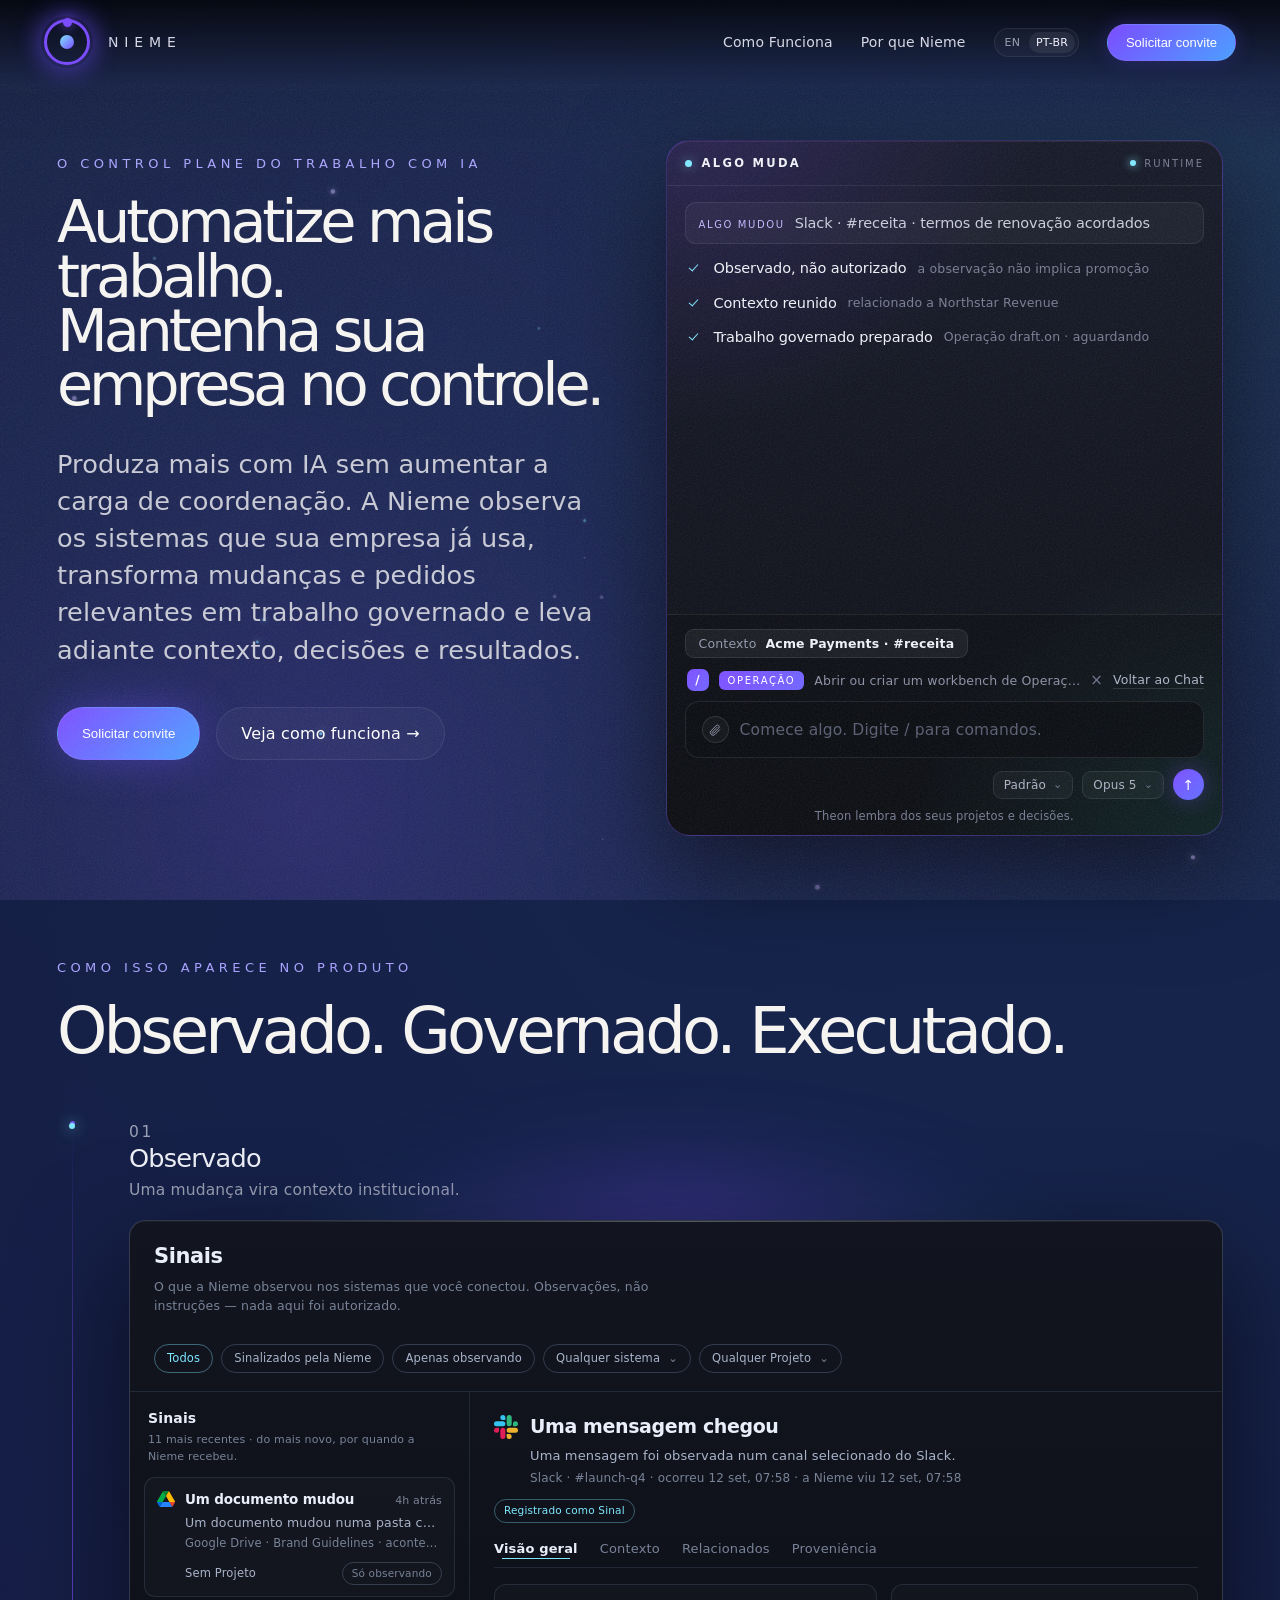
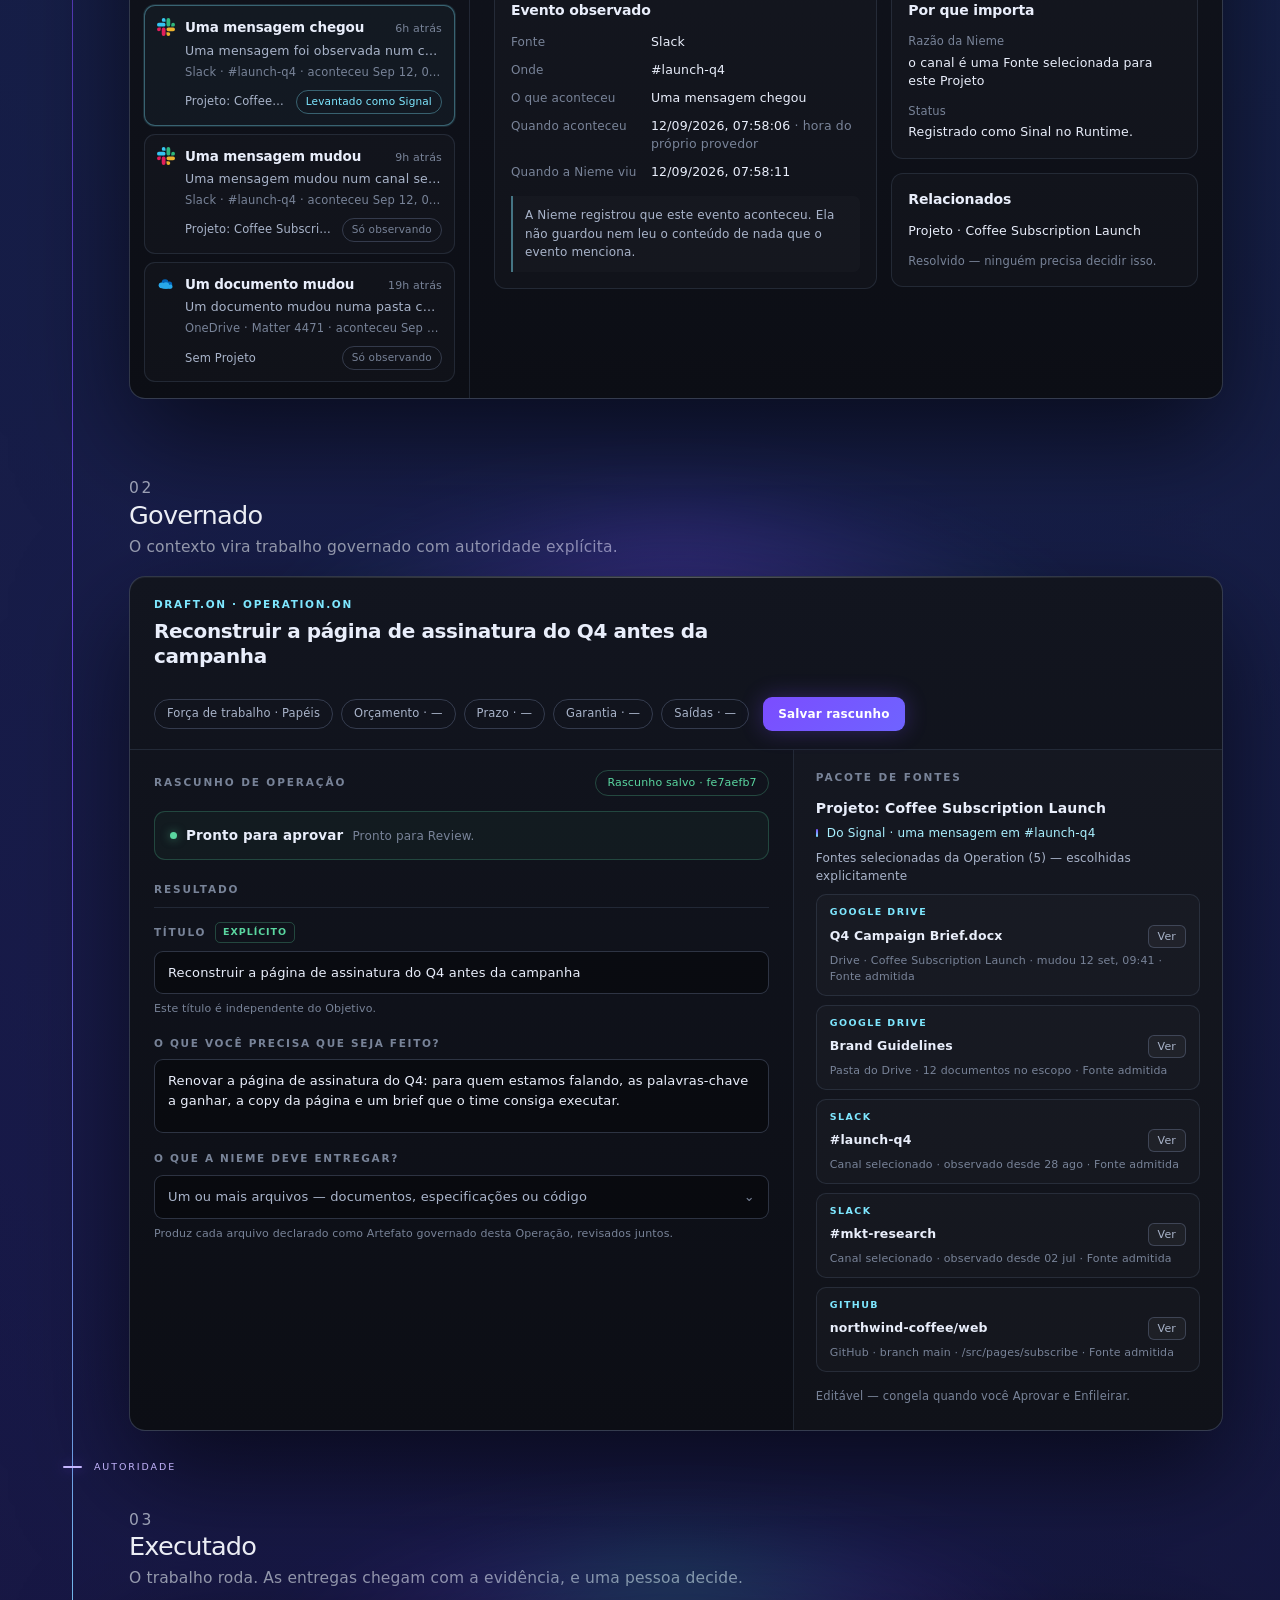
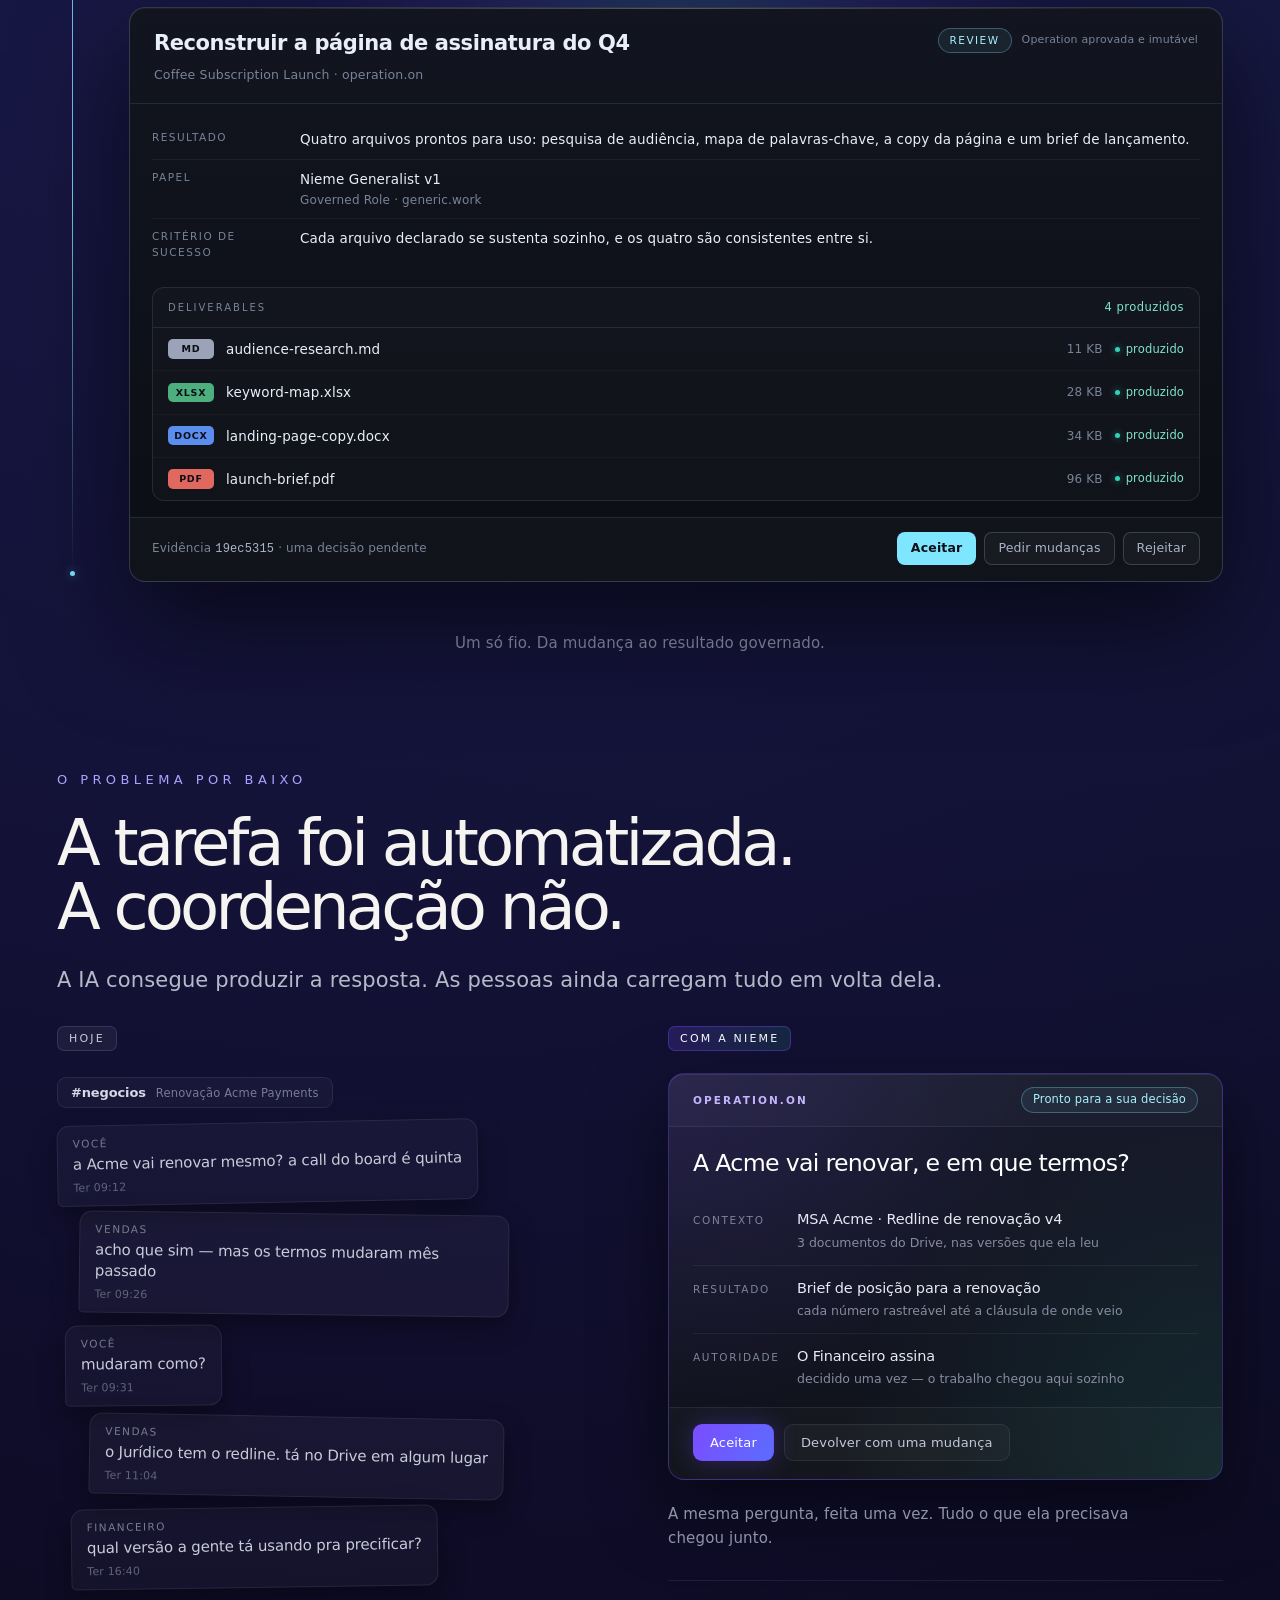
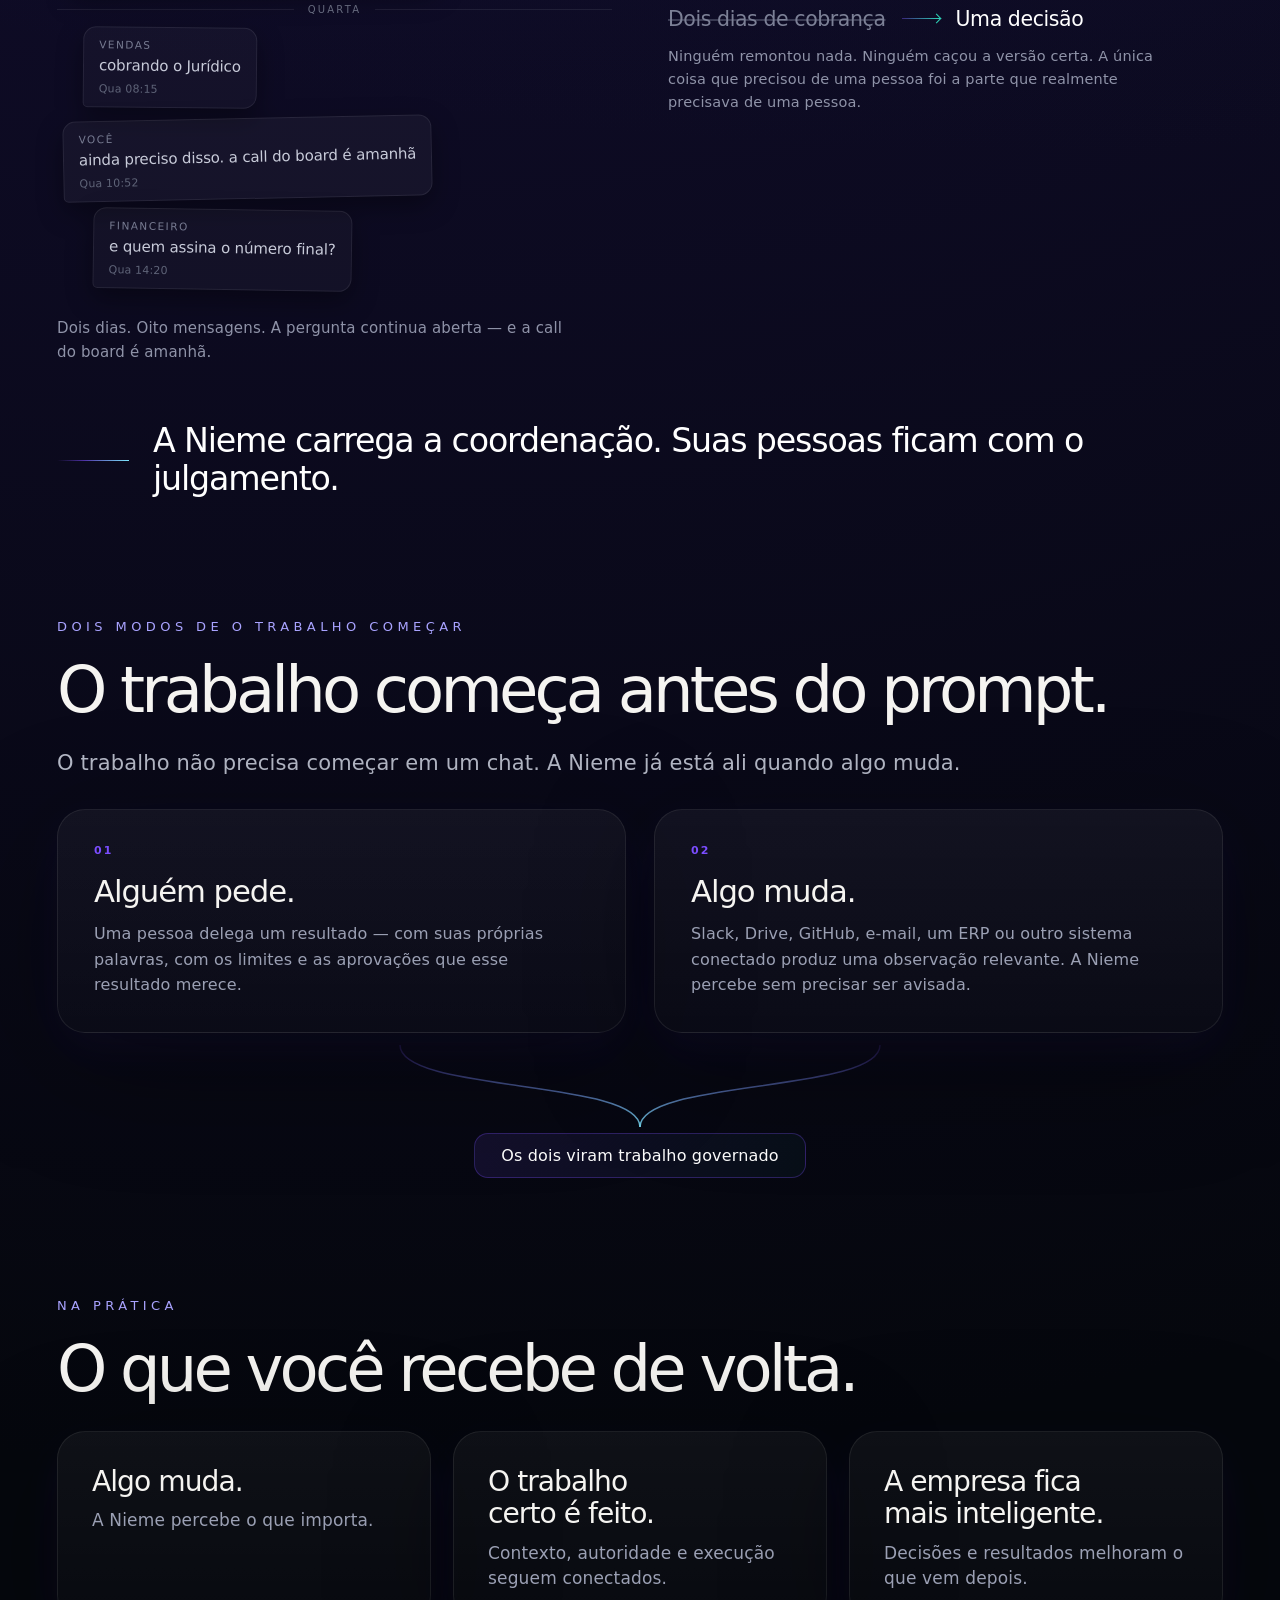
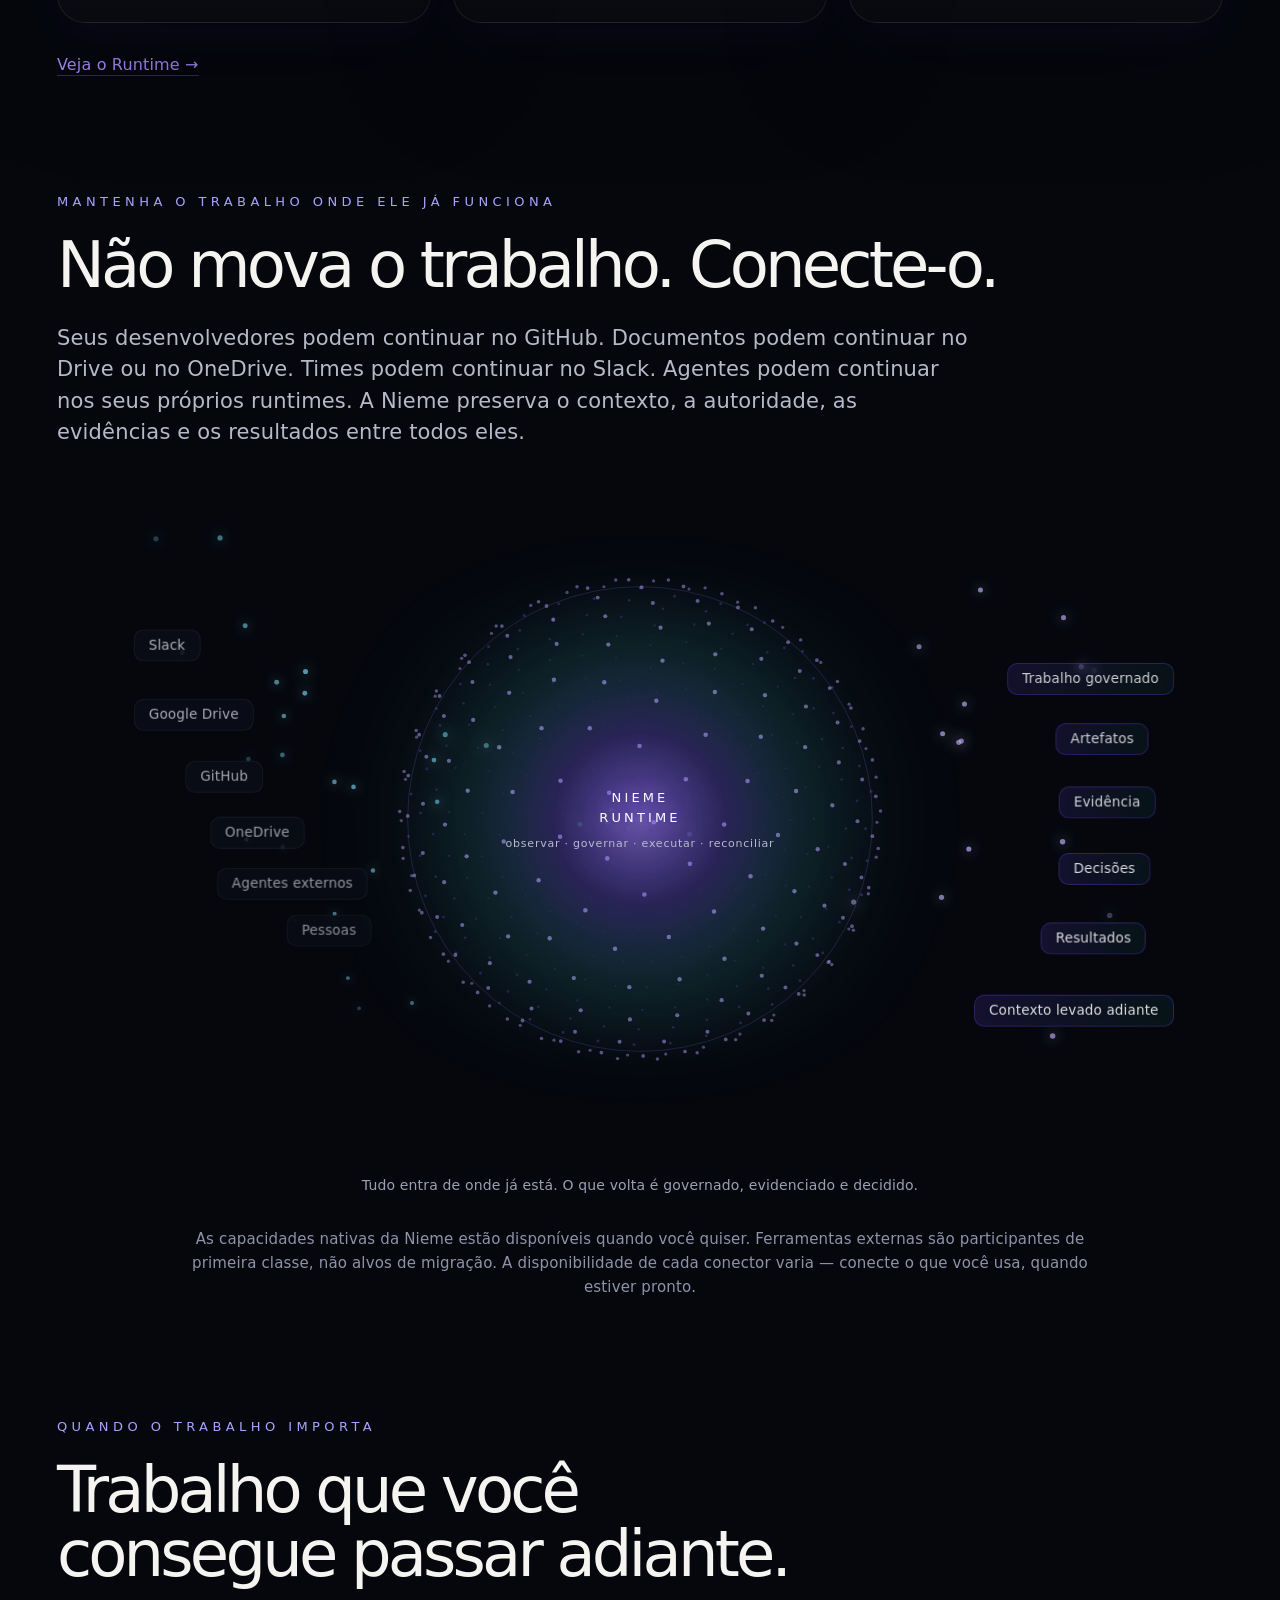
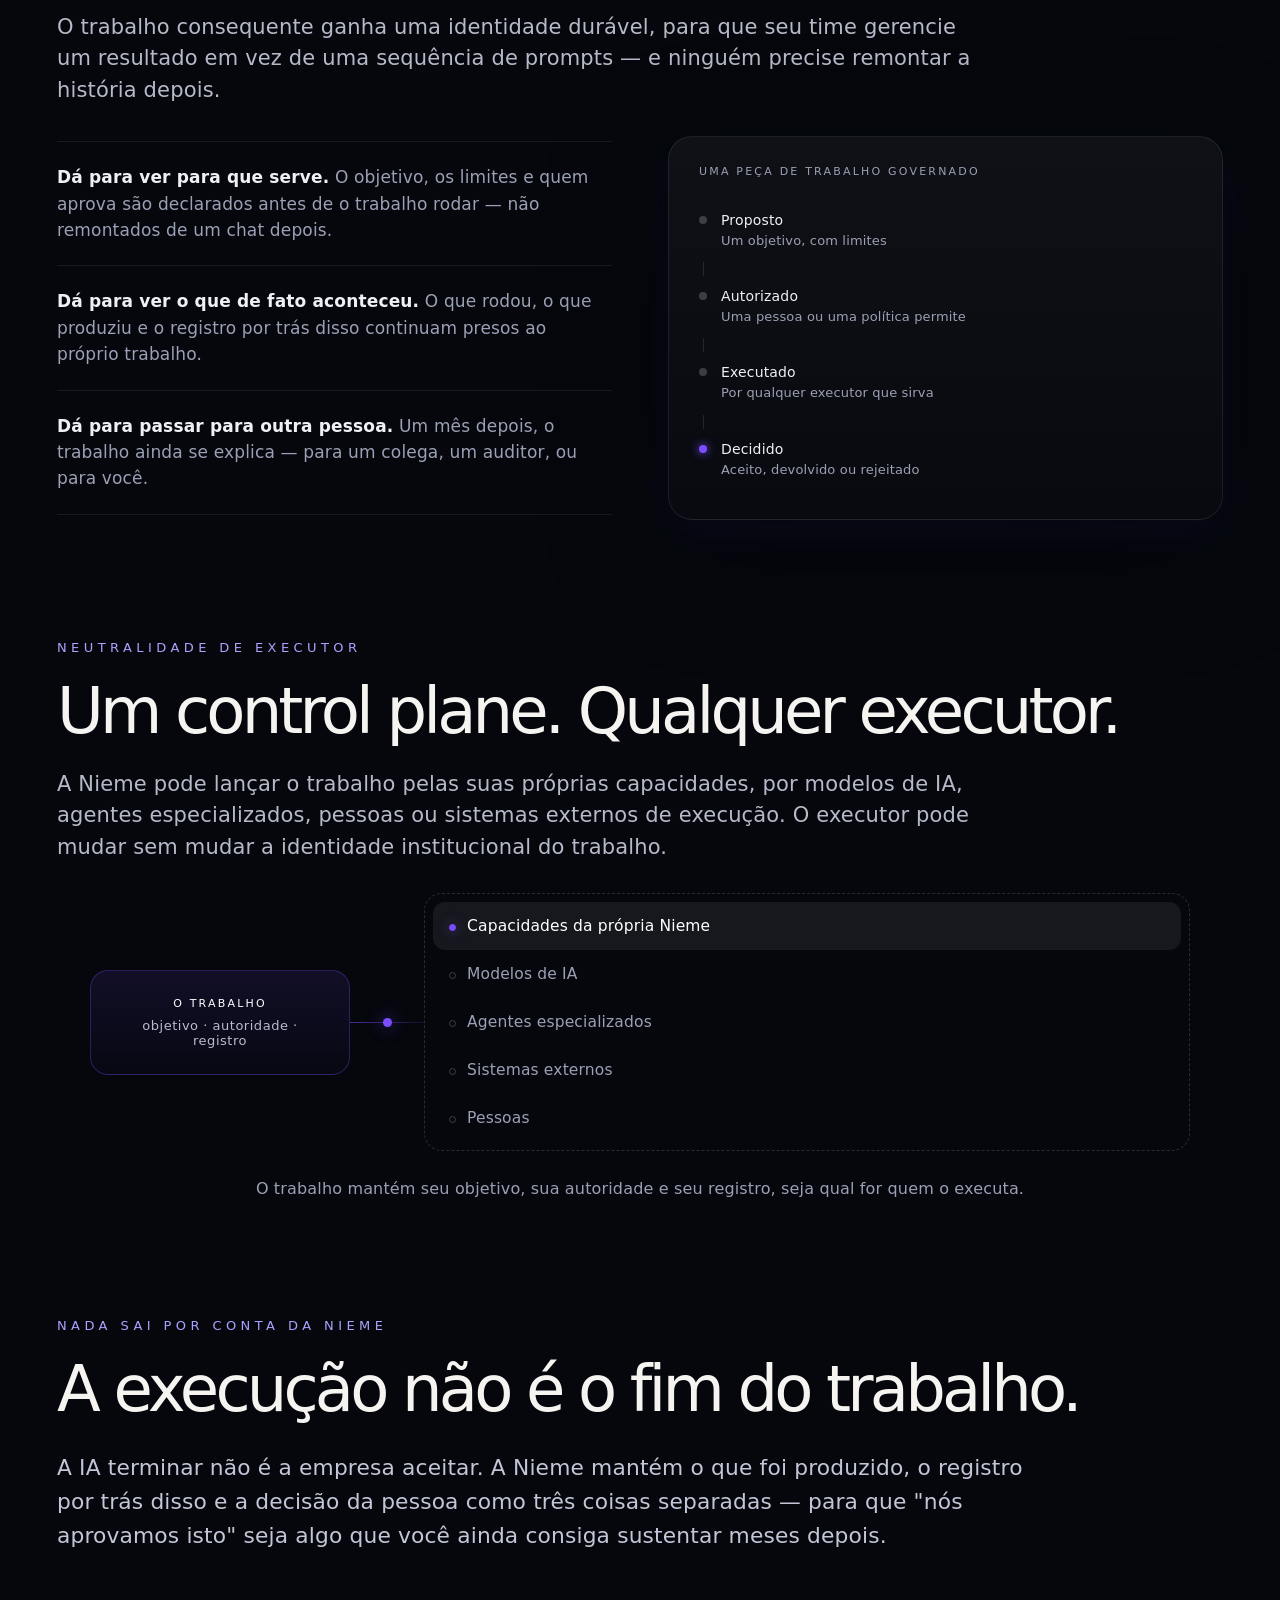
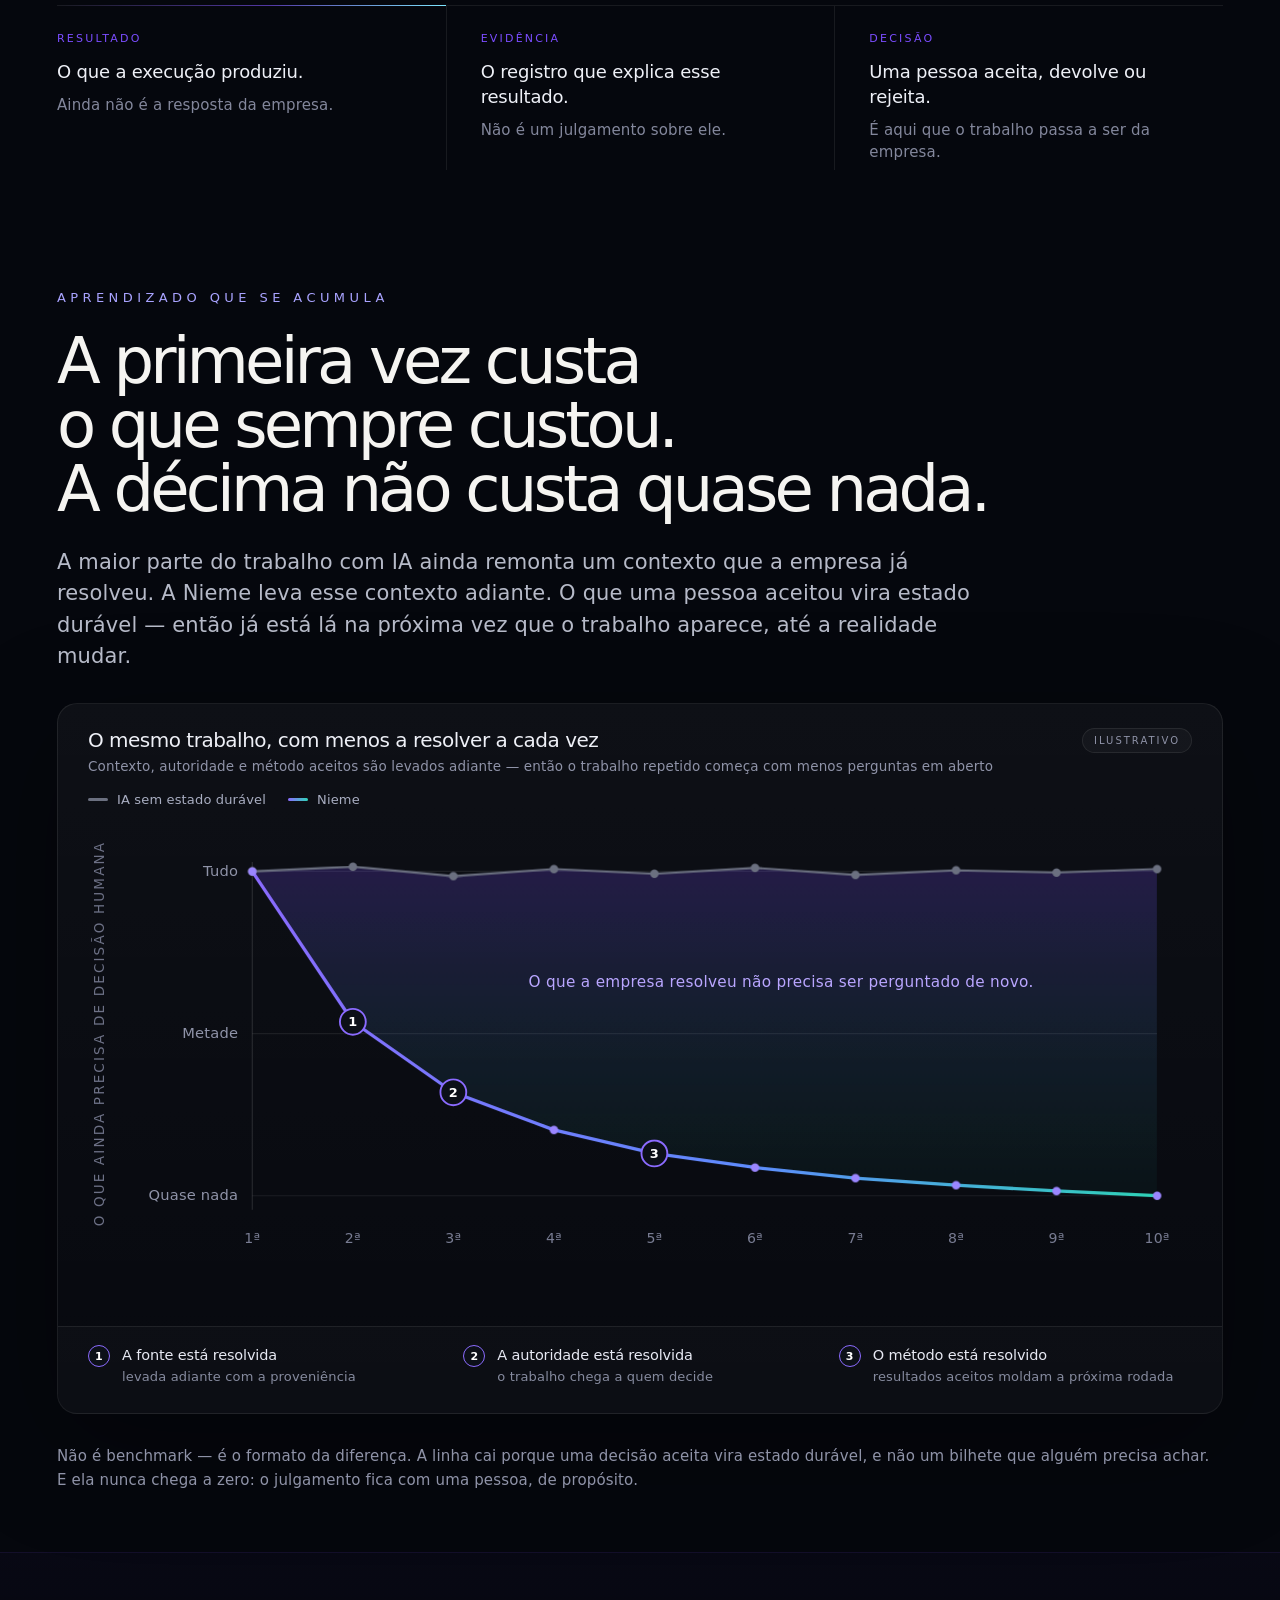
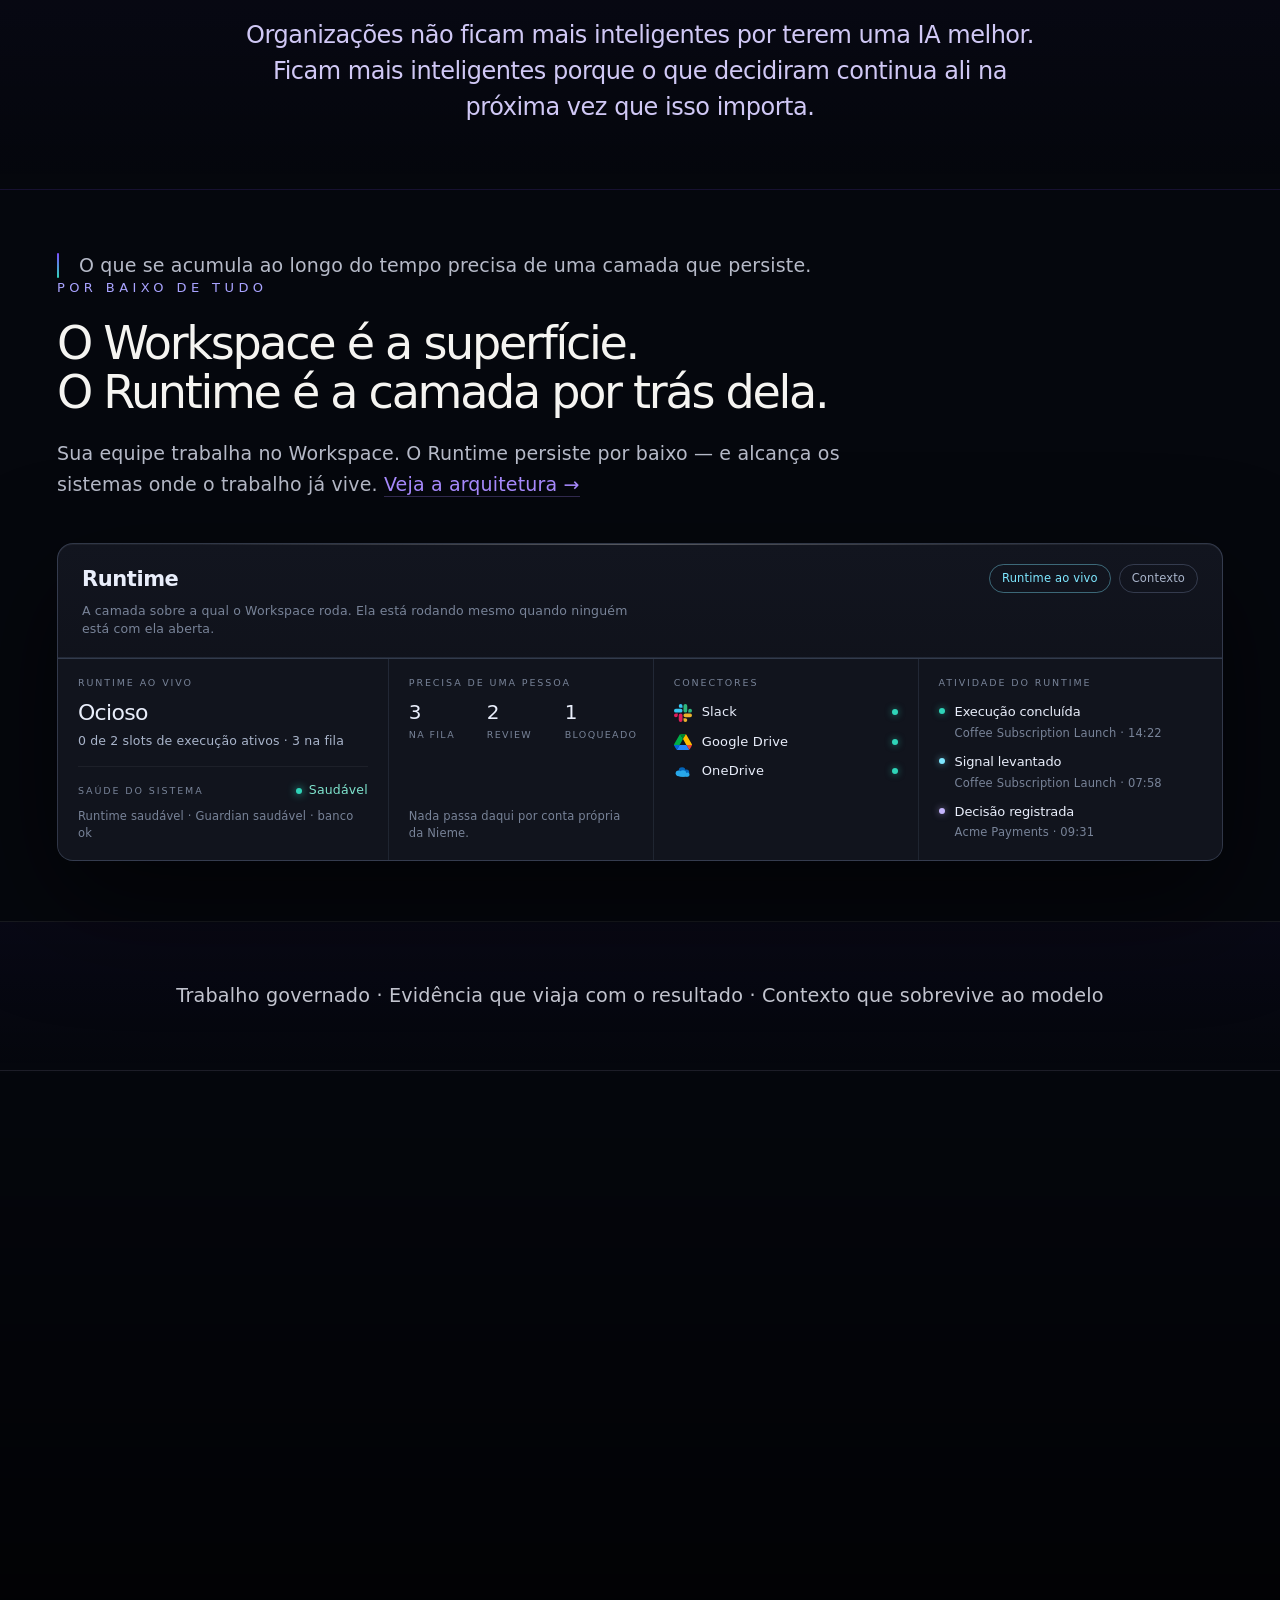
==== commit 59a9c61c: "WEBSITE-PROVIDER-ROTATION-001 — the hero shows provider neutrality instead of asserting it The hero " ====
--- a/pt-br/index.html
+++ b/pt-br/index.html
@@ -139,7 +139,7 @@
             </div>
             <div class="thc-controls" aria-hidden="true">
               <span class="thc-select">Padrão</span>
-              <span class="thc-select">Claude Sonnet 4.6</span>
+              <span class="thc-select thc-select--model">Opus 5</span>
               <span class="thc-send">↑</span>
             </div>
             <div class="thc-foot" aria-hidden="true">Theon lembra dos seus projetos e decisões.</div>
--- a/styles.css
+++ b/styles.css
@@ -751,6 +751,11 @@
   .thc-placeholder{left:48px;right:13px}
   .thc-attach{width:25px;height:25px}
   .thc-select{font-size:11px;padding:5px 9px}
+/* The executor is not a fixed vendor. The hero rotates the provider so the page
+   demonstrates provider neutrality instead of asserting it. */
+.thc-select--model{min-width:74px;text-align:center;transition:opacity 260ms ease}
+.thc-select--model.is-swapping{opacity:0}
+
   .thc-send{width:29px;height:29px;font-size:13px}
   .thc-draft-title{font-size:15px}
 }
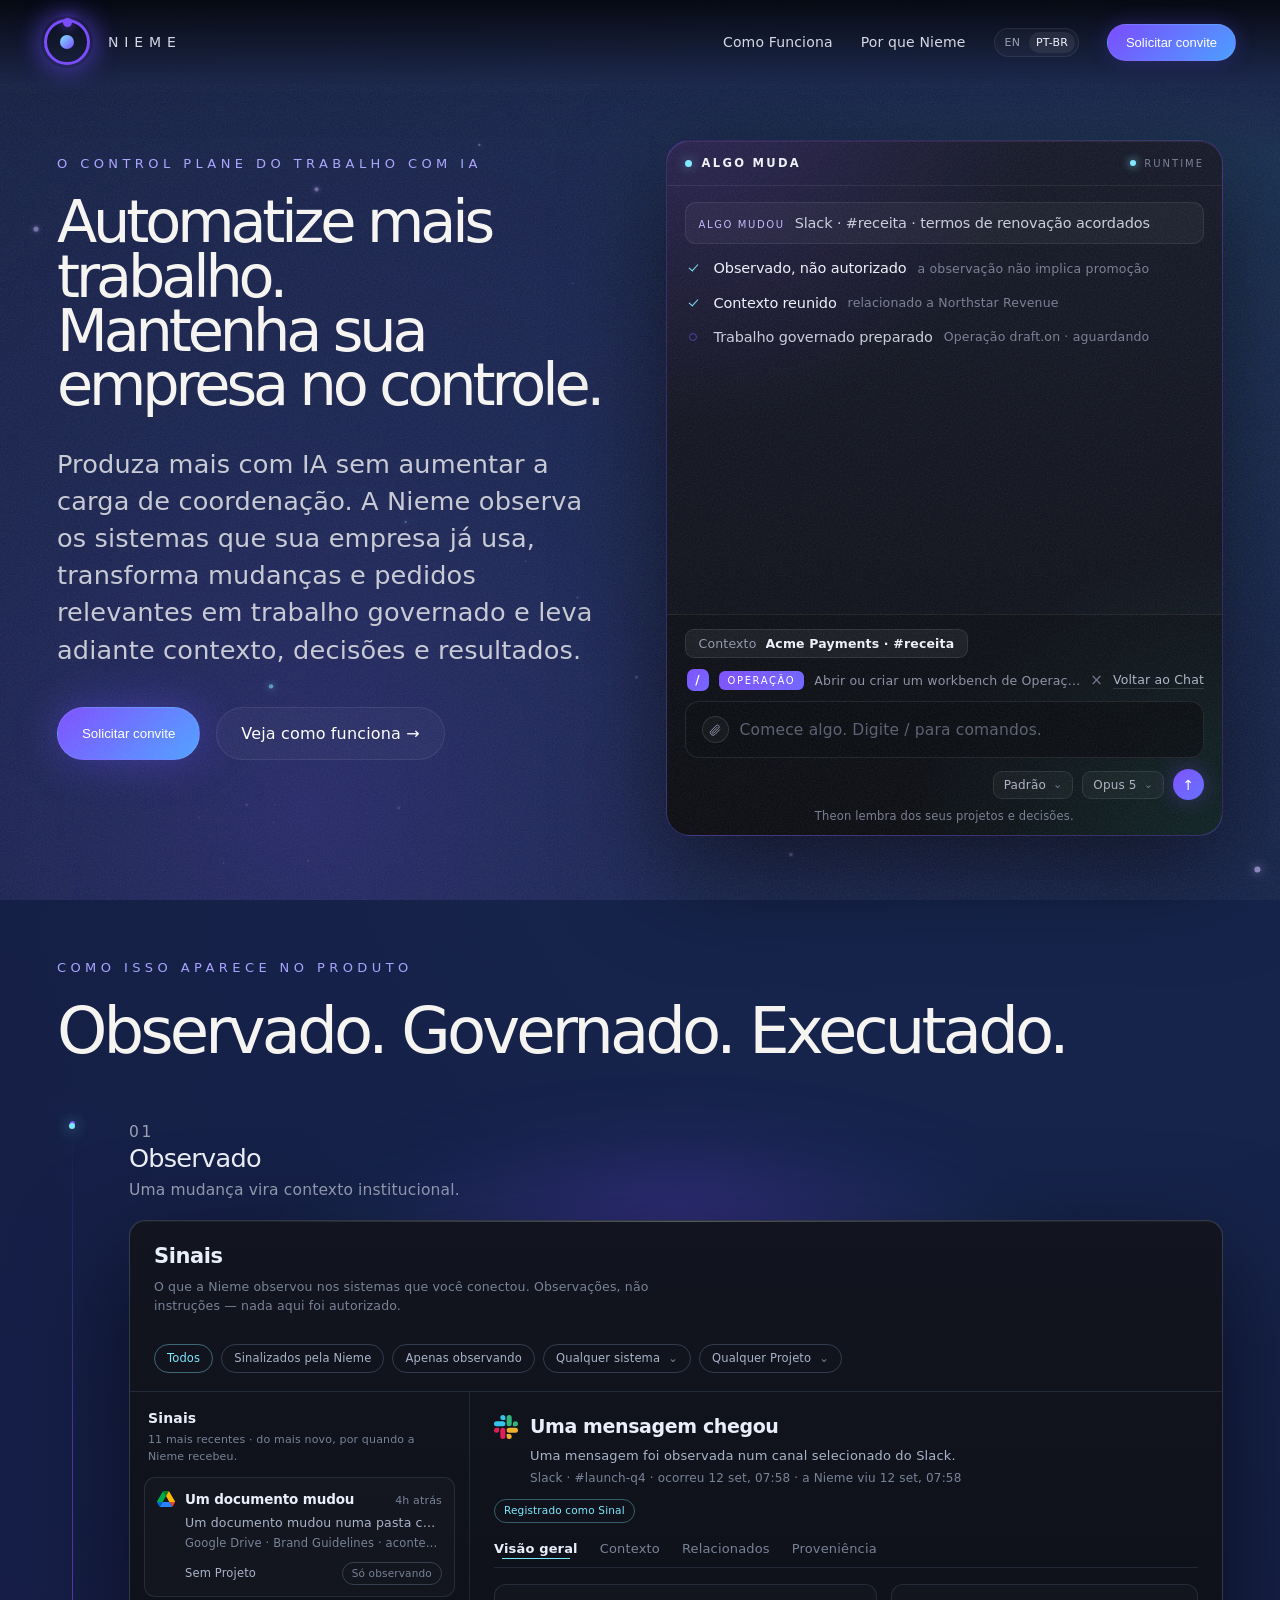
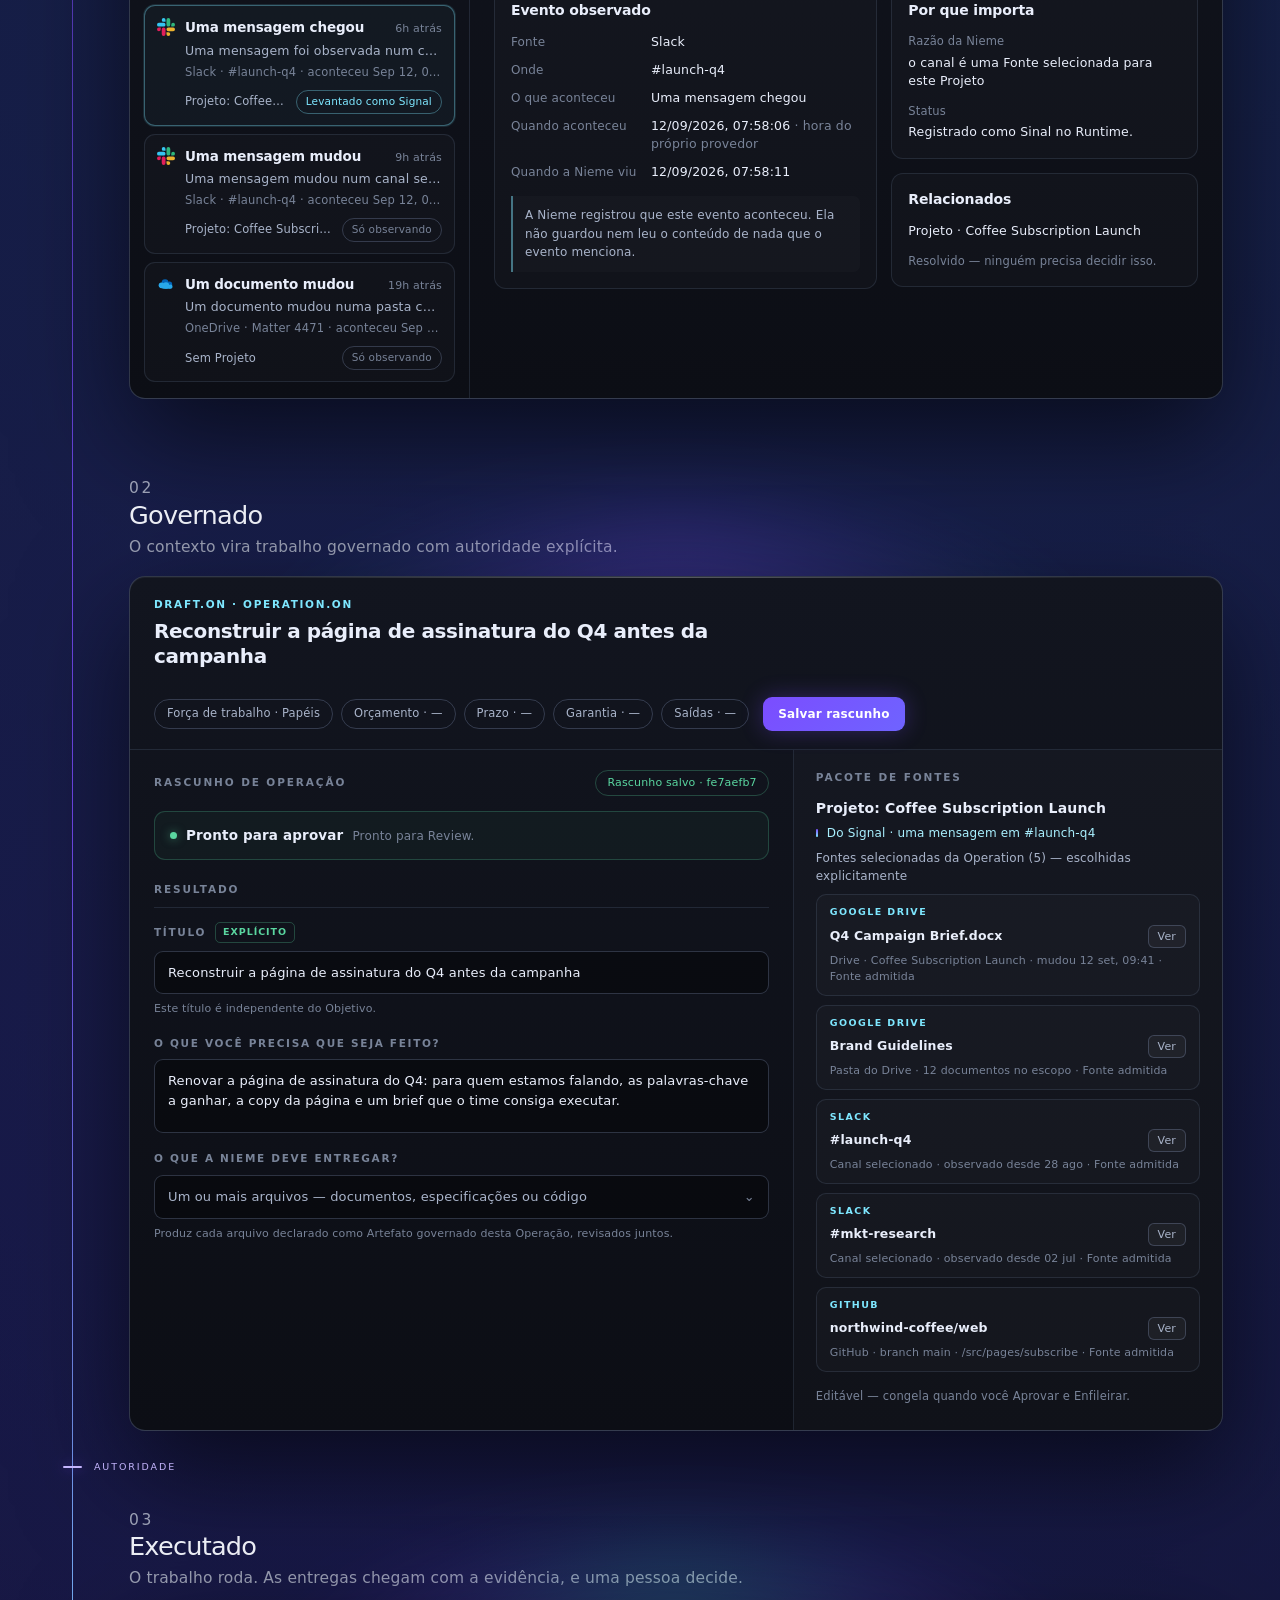
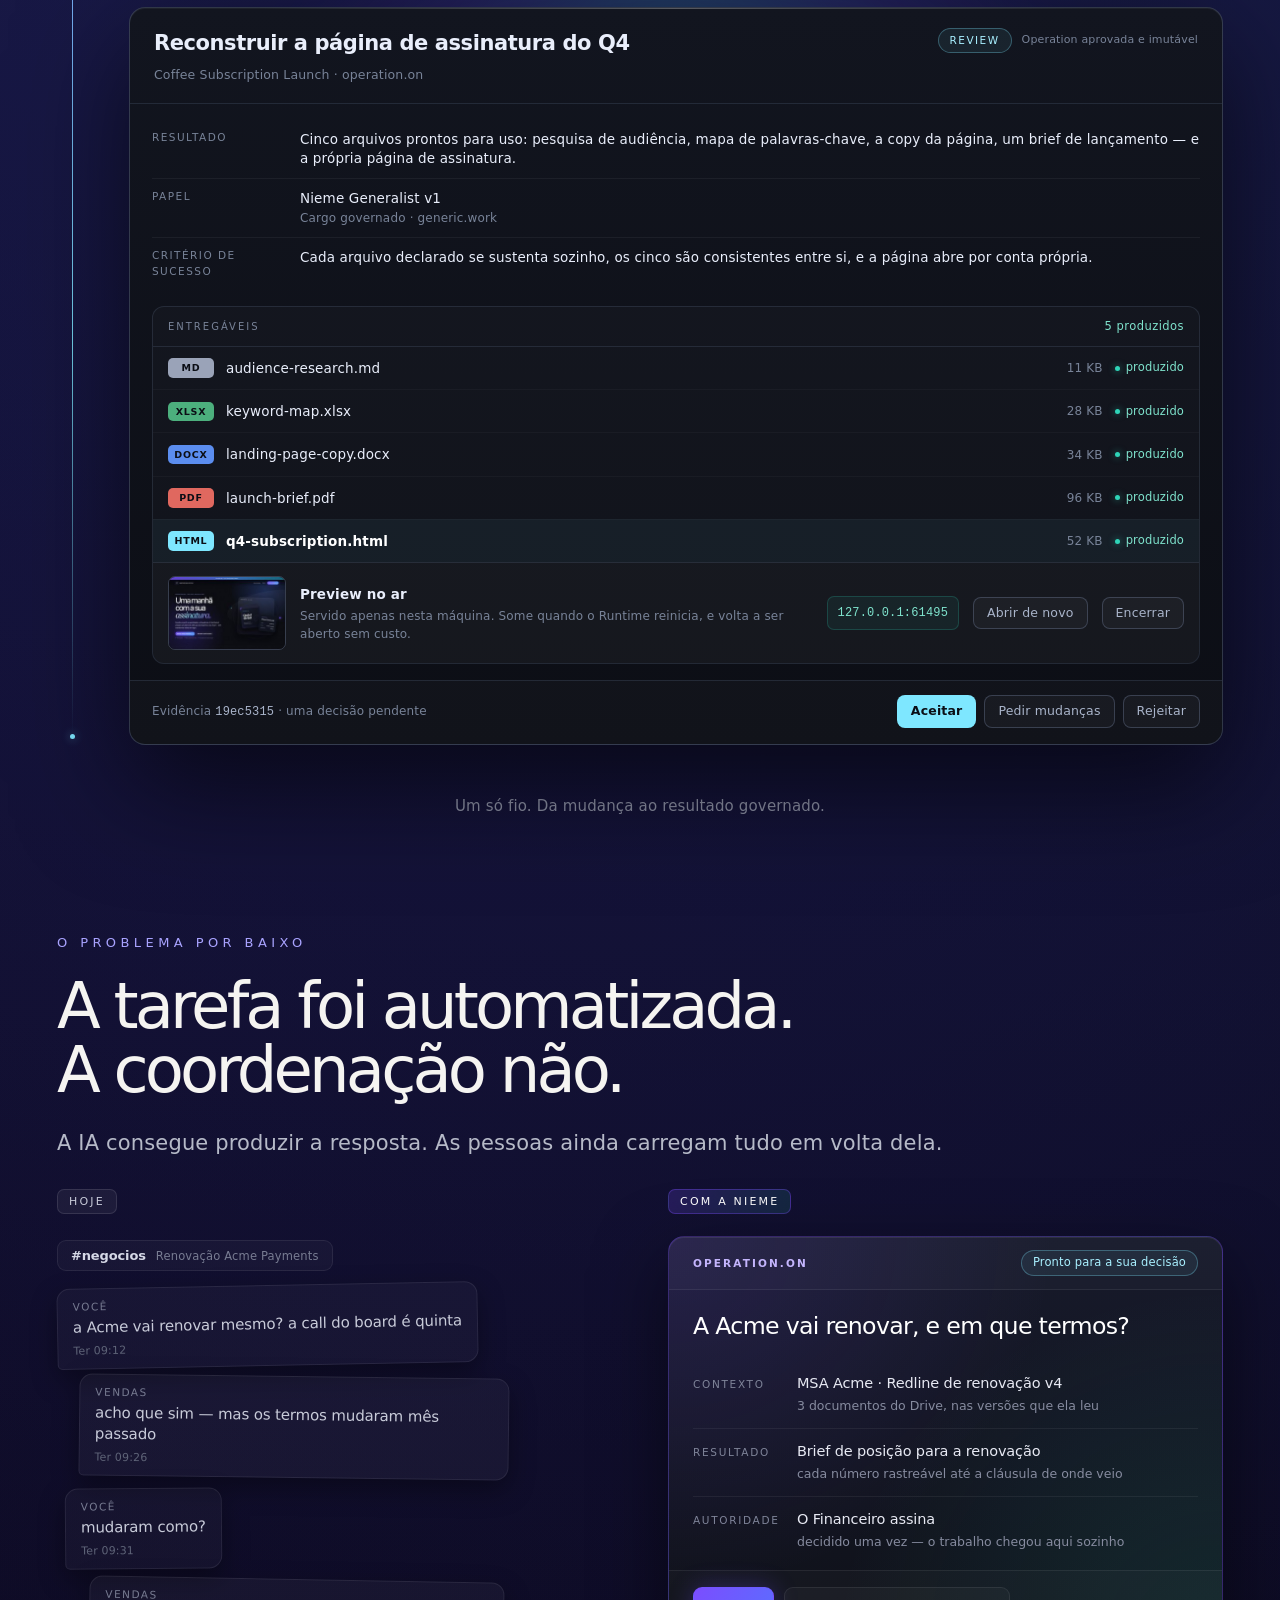
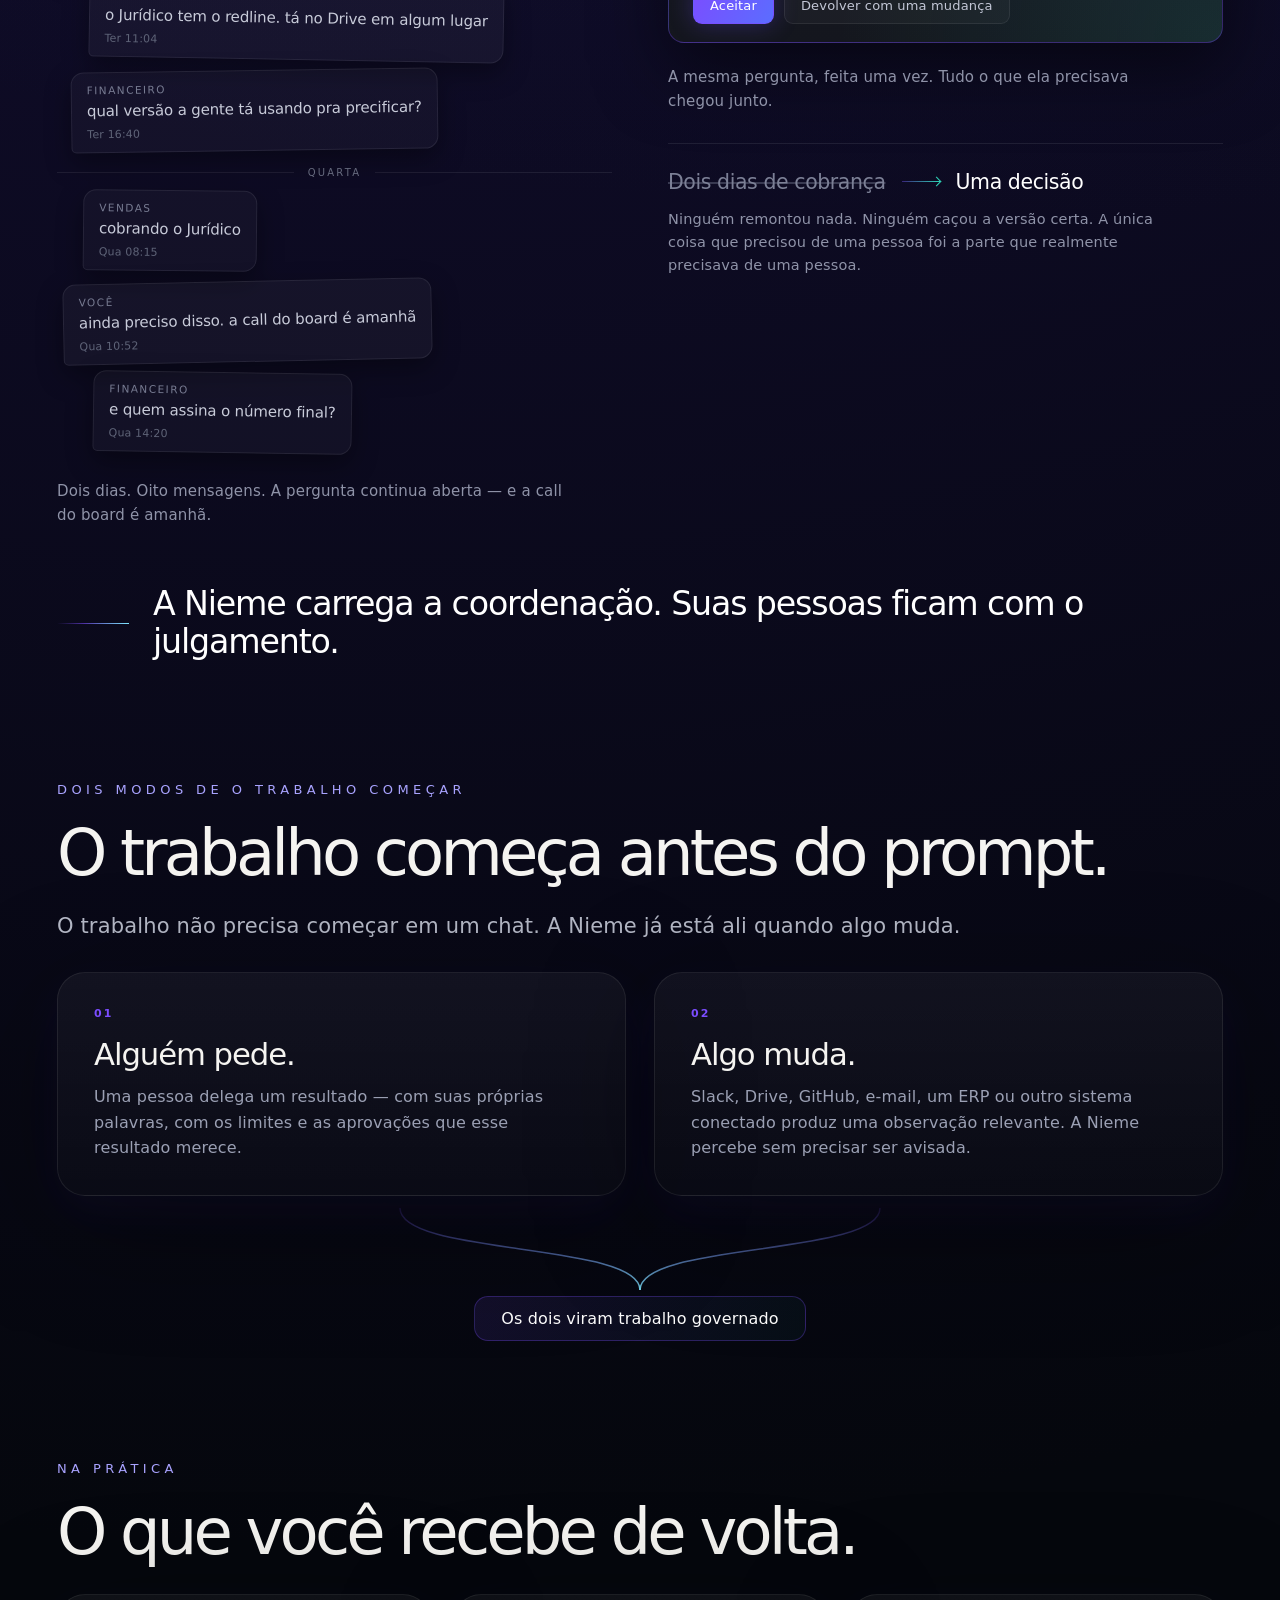
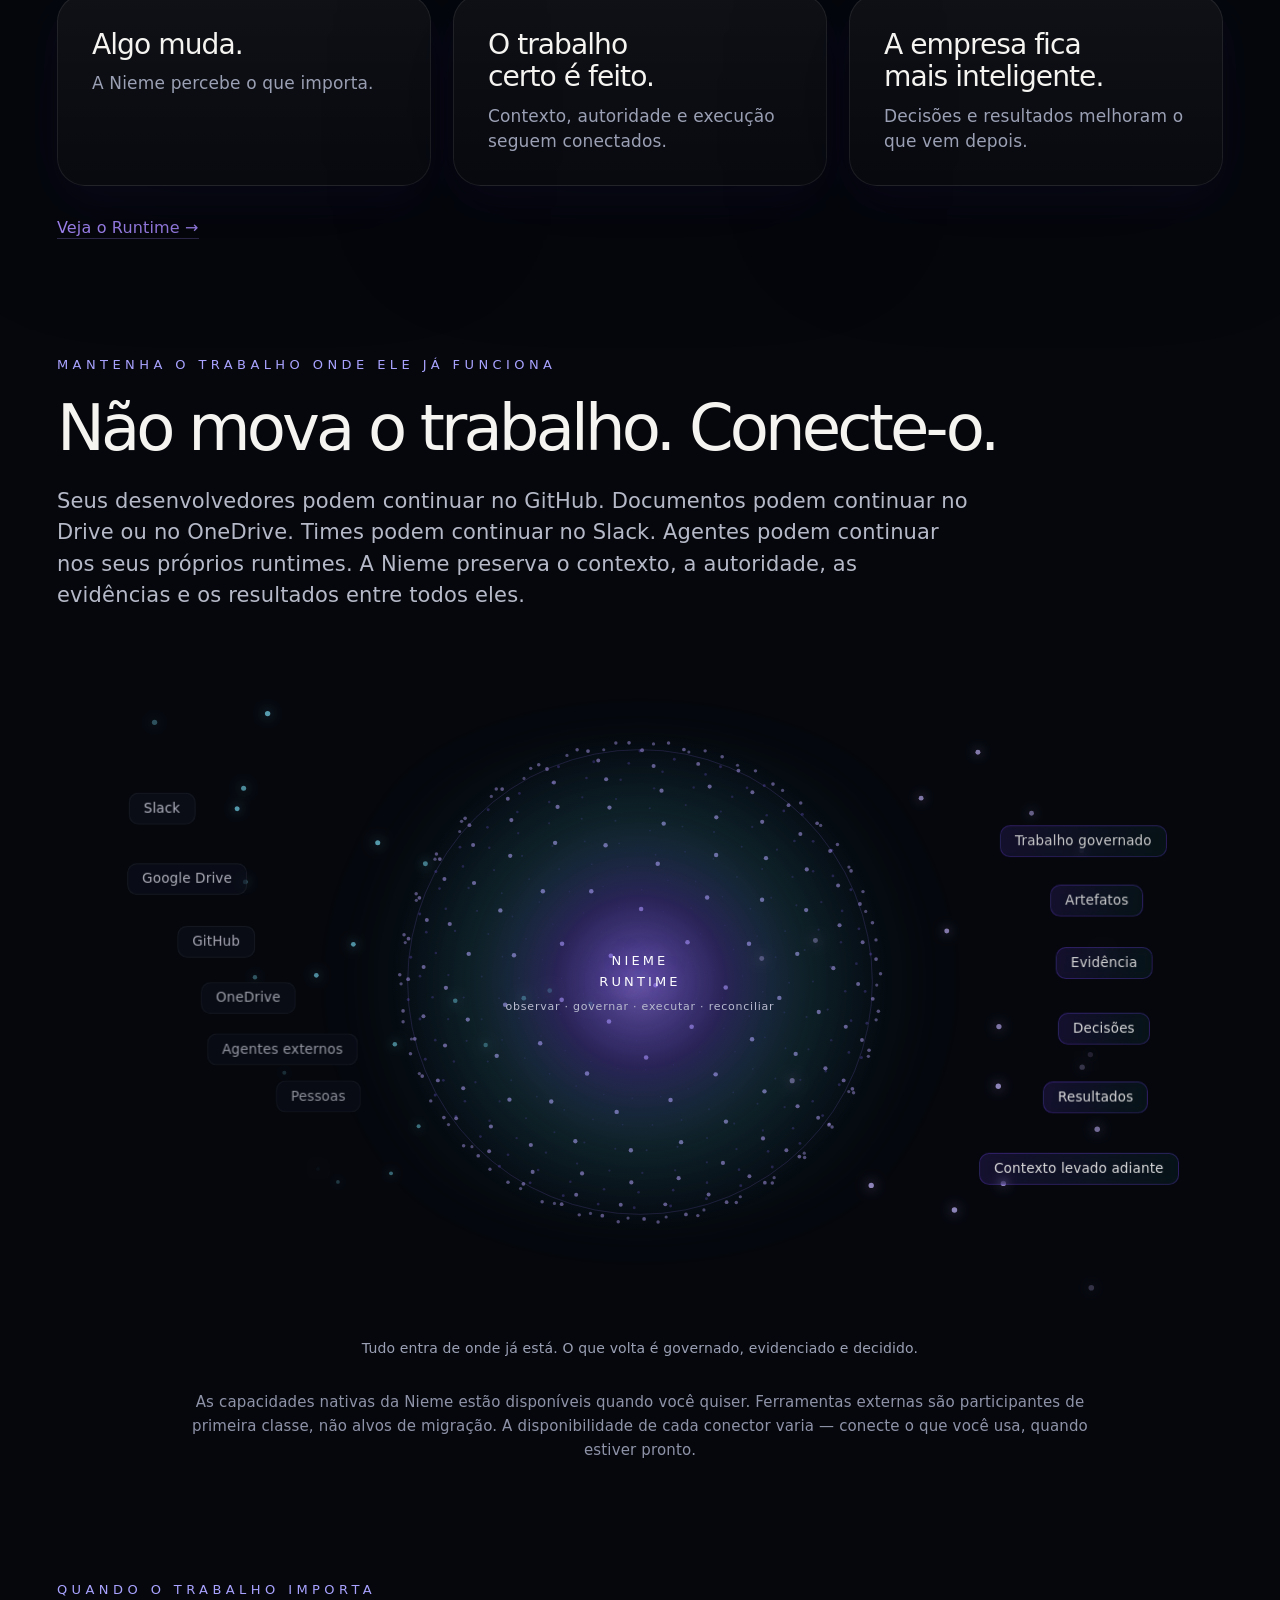
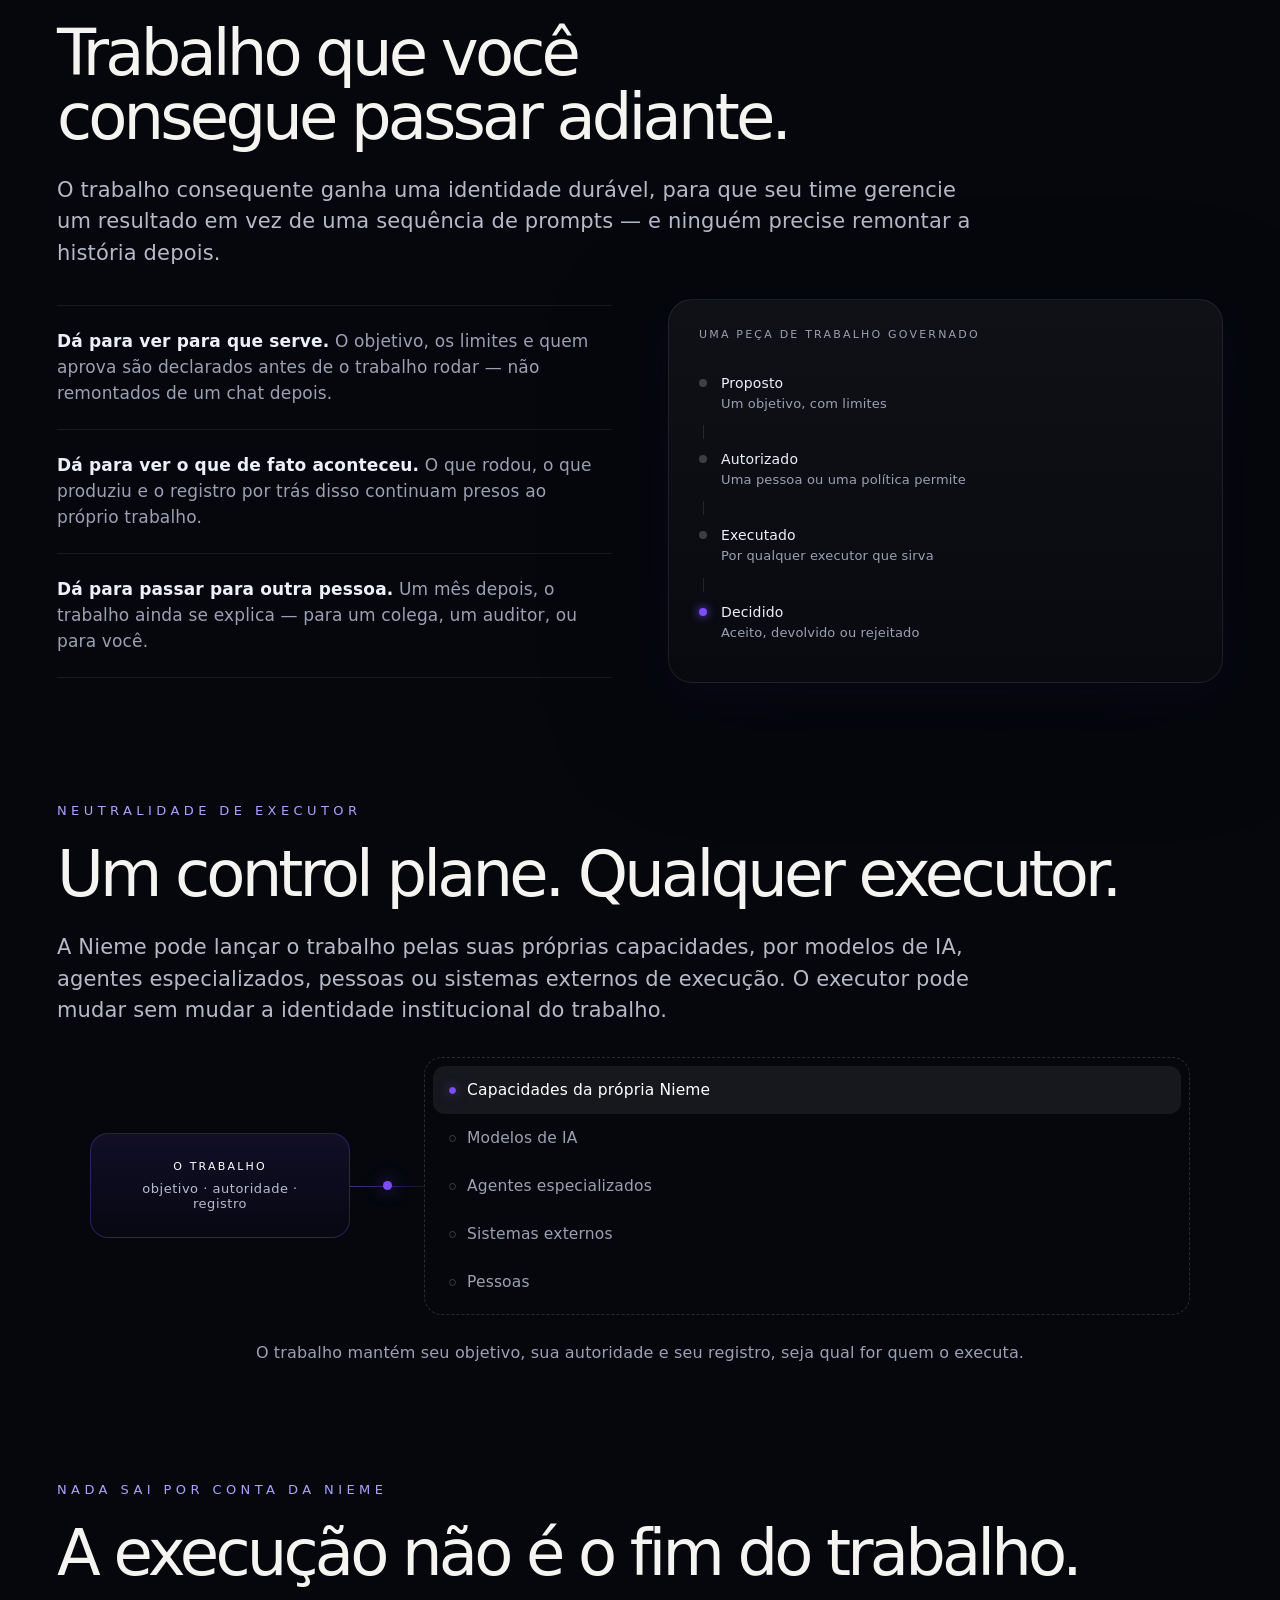
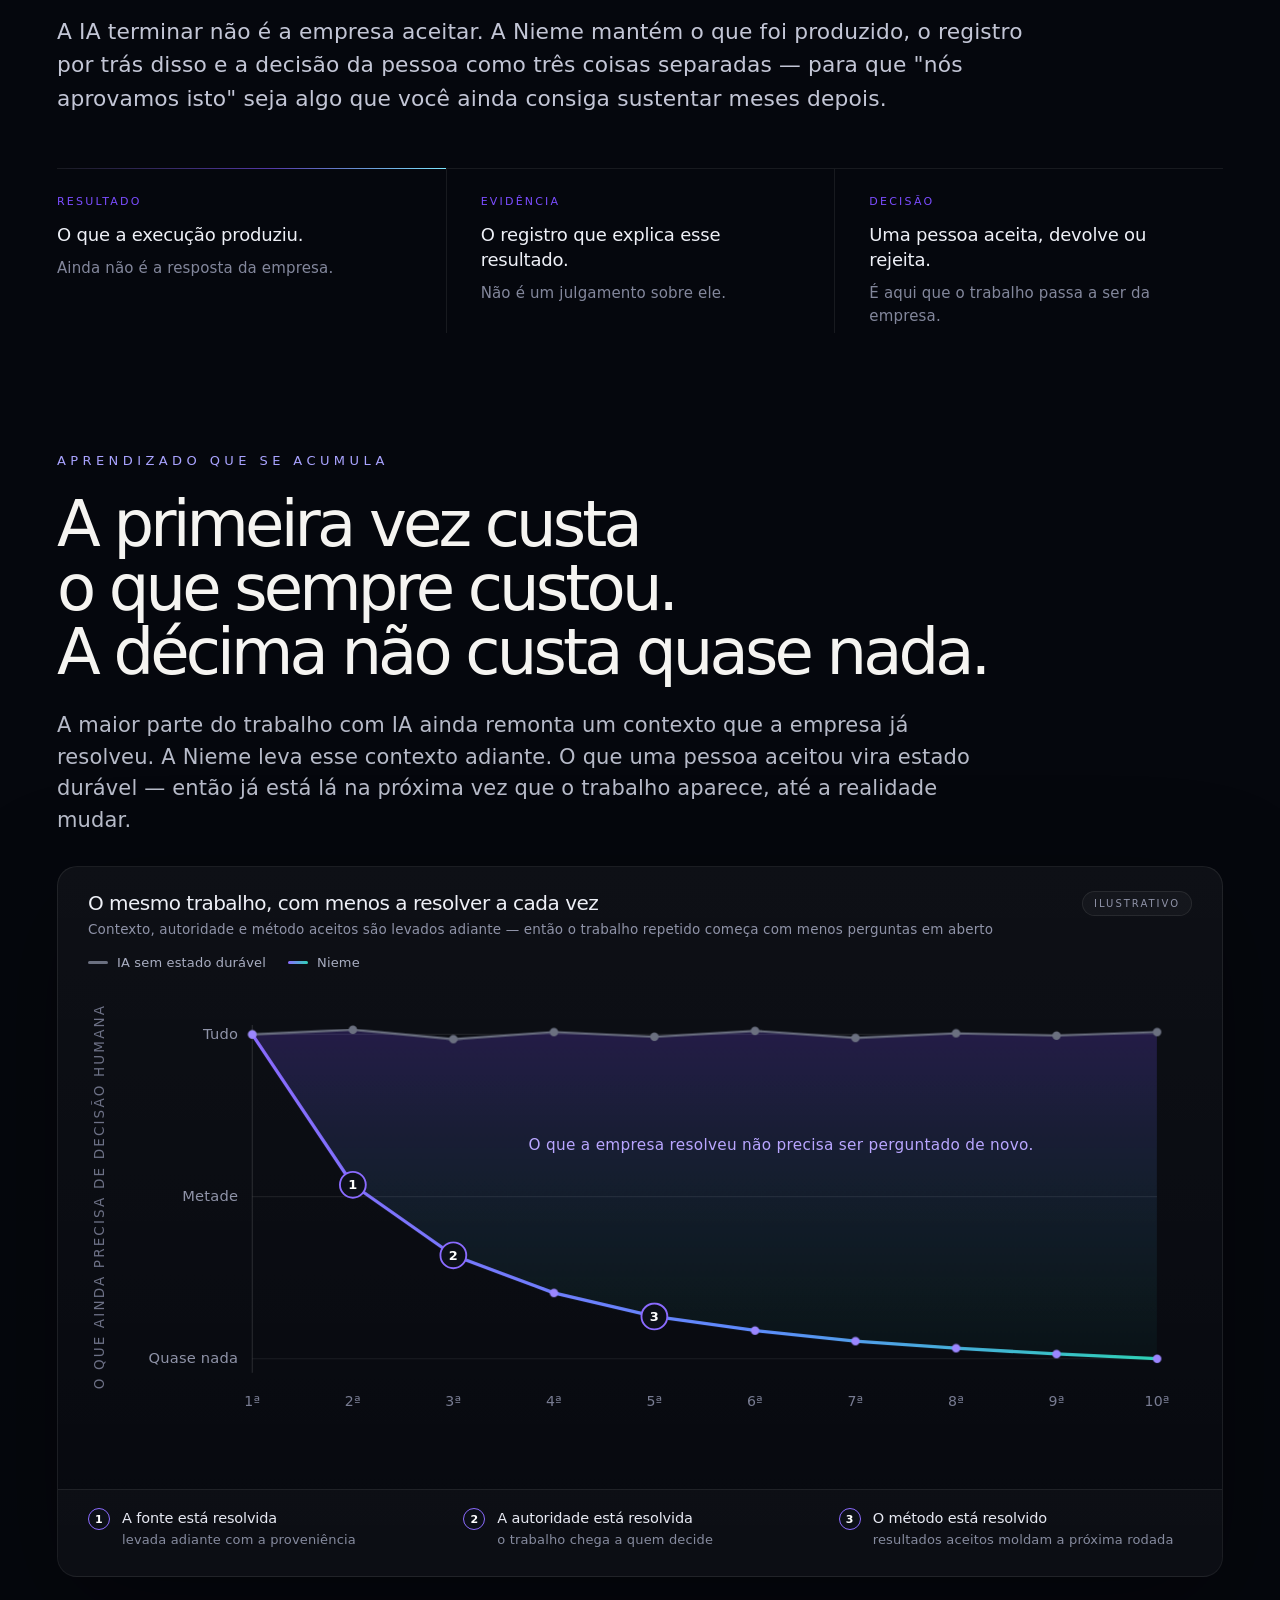
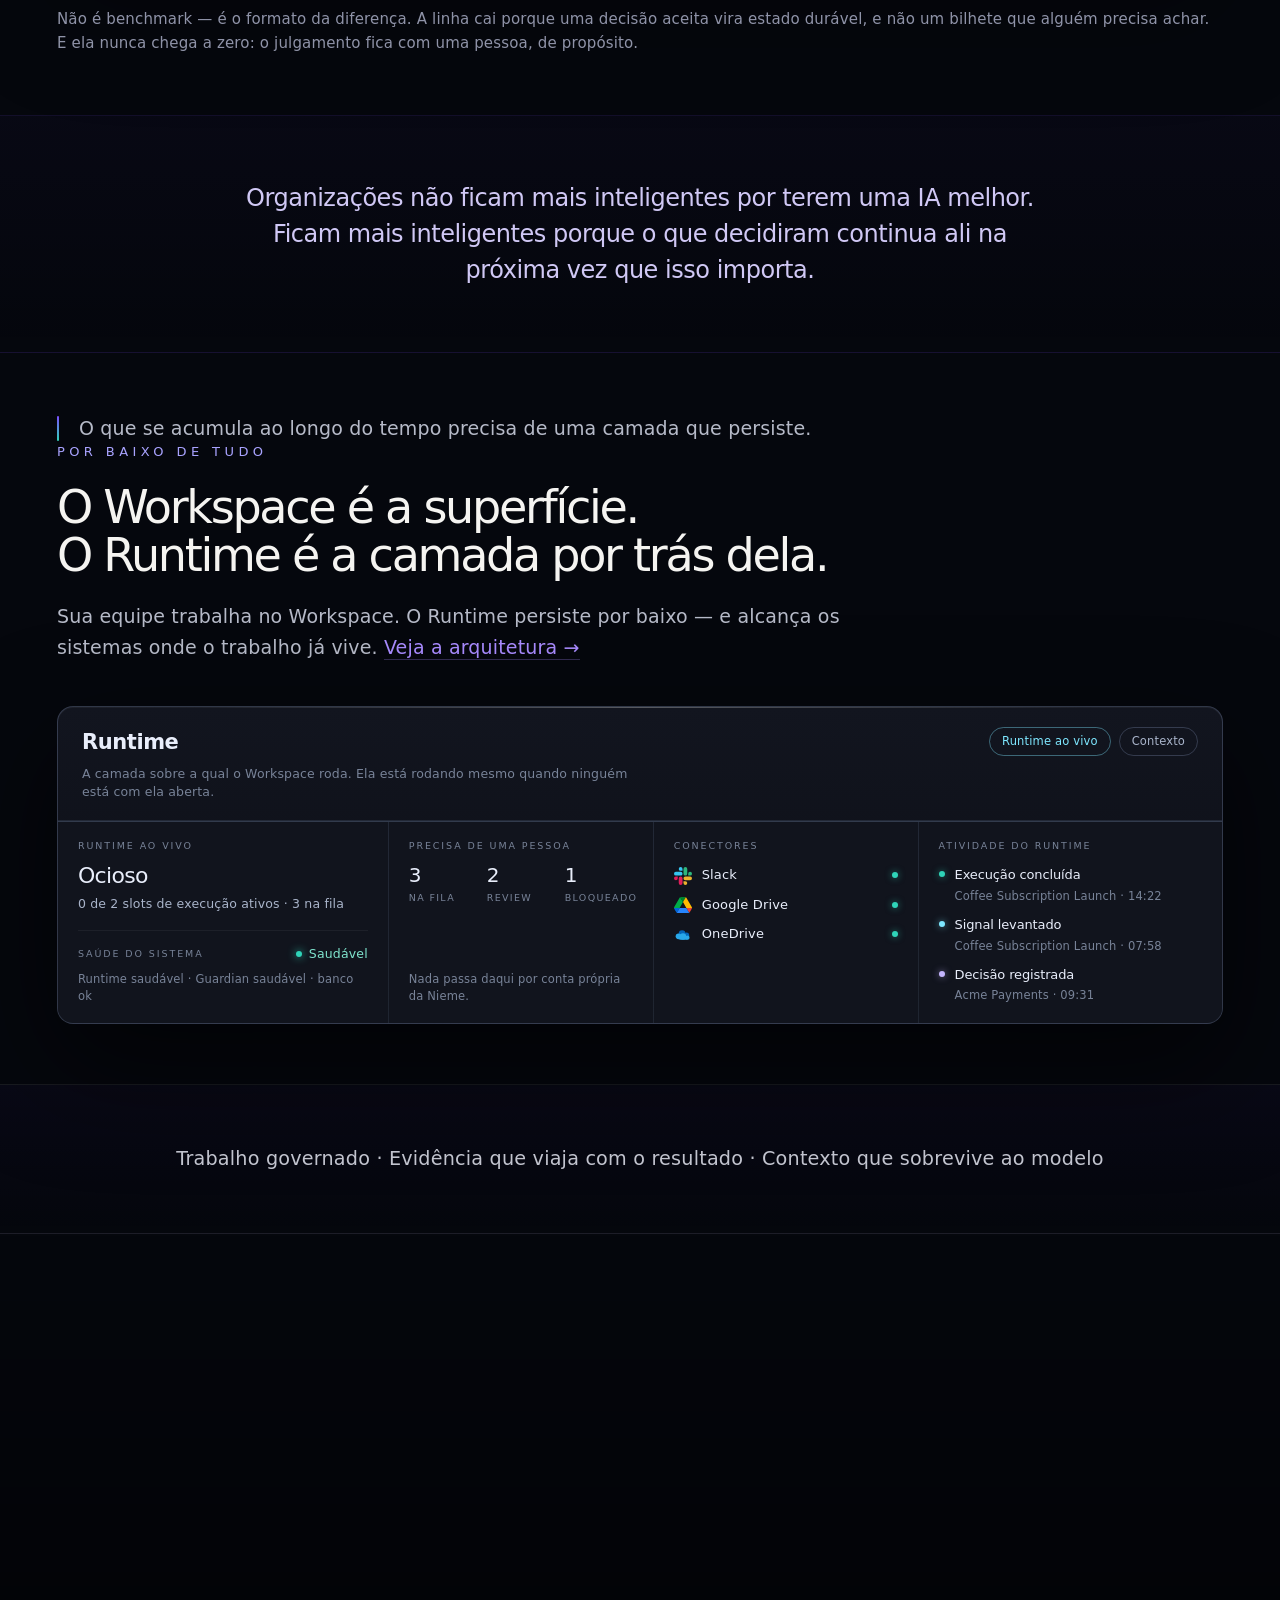
==== commit e64df45c: "WEBSITE-FIVE-DELIVERABLES-001 — the fifth deliverable is a page, and you can open it The "Executed" " ====
--- a/pt-br/index.html
+++ b/pt-br/index.html
@@ -400,18 +400,26 @@
               </div>
             </div>
             <dl class="dv-meta">
-              <div class="dv-row"><dt>Resultado</dt><dd>Quatro arquivos prontos para uso: pesquisa de audi&ecirc;ncia, mapa de palavras-chave, a copy da p&aacute;gina e um brief de lan&ccedil;amento.</dd></div>
-              <div class="dv-row"><dt>Papel</dt><dd>Nieme Generalist v1<em>Governed Role &middot; generic.work</em></dd></div>
-              <div class="dv-row"><dt>Crit&eacute;rio de sucesso</dt><dd>Cada arquivo declarado se sustenta sozinho, e os quatro s&atilde;o consistentes entre si.</dd></div>
+              <div class="dv-row"><dt>Resultado</dt><dd>Cinco arquivos prontos para uso: pesquisa de audi&ecirc;ncia, mapa de palavras-chave, a copy da p&aacute;gina, um brief de lan&ccedil;amento &mdash; e a pr&oacute;pria p&aacute;gina de assinatura.</dd></div>
+              <div class="dv-row"><dt>Papel</dt><dd>Nieme Generalist v1<em>Cargo governado &middot; generic.work</em></dd></div>
+              <div class="dv-row"><dt>Crit&eacute;rio de sucesso</dt><dd>Cada arquivo declarado se sustenta sozinho, os cinco s&atilde;o consistentes entre si, e a p&aacute;gina abre por conta pr&oacute;pria.</dd></div>
             </dl>
             <div class="dv-files">
-              <div class="dv-files-head"><span>DELIVERABLES</span><span class="dv-count">4 produzidos</span></div>
+              <div class="dv-files-head"><span>ENTREG&Aacute;VEIS</span><span class="dv-count">5 produzidos</span></div>
               <ul class="dv-list">
                 <li><span class="dv-kind dv-kind--md">MD</span><span class="dv-name">audience-research.md</span><span class="dv-size">11 KB</span><span class="dv-ok">produzido</span></li>
                 <li><span class="dv-kind dv-kind--xlsx">XLSX</span><span class="dv-name">keyword-map.xlsx</span><span class="dv-size">28 KB</span><span class="dv-ok">produzido</span></li>
                 <li><span class="dv-kind dv-kind--docx">DOCX</span><span class="dv-name">landing-page-copy.docx</span><span class="dv-size">34 KB</span><span class="dv-ok">produzido</span></li>
                 <li><span class="dv-kind dv-kind--pdf">PDF</span><span class="dv-name">launch-brief.pdf</span><span class="dv-size">96 KB</span><span class="dv-ok">produzido</span></li>
+                <li class="dv-lead"><span class="dv-kind dv-kind--html">HTML</span><span class="dv-name">q4-subscription.html</span><span class="dv-size">52 KB</span><span class="dv-ok">produzido</span></li>
               </ul>
+              <div class="dv-prev">
+                <img src="../q4-preview.jpg" alt="" width="118" height="74" loading="lazy" decoding="async">
+                <span class="dv-prev-t"><b>Preview no ar</b><span>Servido apenas nesta m&aacute;quina. Some quando o Runtime reinicia, e volta a ser aberto sem custo.</span></span>
+                <span class="dv-url">127.0.0.1:61495</span>
+                <span class="dv-btn">Abrir de novo</span>
+                <span class="dv-btn">Encerrar</span>
+              </div>
             </div>
             <div class="dv-decide">
               <span class="dv-ev">Evid&ecirc;ncia <b>19ec5315</b> &middot; uma decis&atilde;o pendente</span>
--- a/styles.css
+++ b/styles.css
@@ -1366,6 +1366,25 @@
 .dv-kind--xlsx{background:#4caf7d}
 .dv-kind--docx{background:#5b8def}
 .dv-kind--pdf{background:#e0685f}
+/* REVIEW-PRESENTATION-002 — o quinto entregavel e uma pagina, e ela e navegavel antes
+   da decisao. A previa vive DENTRO da lista porque a pagina e um entregavel como os
+   outros; um painel separado sugeriria que ela e outra coisa. */
+.dv-kind--html{background:#7ee7ff}
+.dv-list li.dv-lead{background:#7ee7ff0d}
+.dv-list li.dv-lead .dv-name{font-weight:600;color:#fff}
+.dv-prev{display:flex;align-items:center;gap:14px;flex-wrap:wrap;
+  padding:13px 15px;border-top:1px solid var(--ui-line);background:#ffffff05}
+.dv-prev img{flex:none;width:118px;height:74px;object-fit:cover;object-position:top left;
+  border:1px solid var(--ui-line2);border-radius:7px}
+.dv-prev-t{min-width:0;flex:1 1 210px}
+.dv-prev-t b{display:block;font-size:13.5px;font-weight:600;color:var(--ui-text)}
+.dv-prev-t span{display:block;margin-top:3px;font-size:12px;line-height:1.5;color:var(--ui-muted)}
+.dv-url{flex:none;font-family:ui-monospace,SFMono-Regular,Menlo,monospace;font-size:12px;
+  color:#7fe3cd;padding:7px 10px;border-radius:7px;border:1px solid #2fd4b833;background:#2fd4b810}
+@media (max-width:620px){
+  .dv-prev{gap:10px}
+  .dv-prev img{width:92px;height:58px}
+}
 .dv-name{min-width:0;flex:1;color:var(--ui-text);overflow:hidden;text-overflow:ellipsis;white-space:nowrap}
 .dv-size{flex:none;font-size:12px;color:var(--ui-muted);font-variant-numeric:tabular-nums}
 .dv-ok{flex:none;font-size:11.5px;color:#7fe3cd;display:inline-flex;align-items:center;gap:6px}
